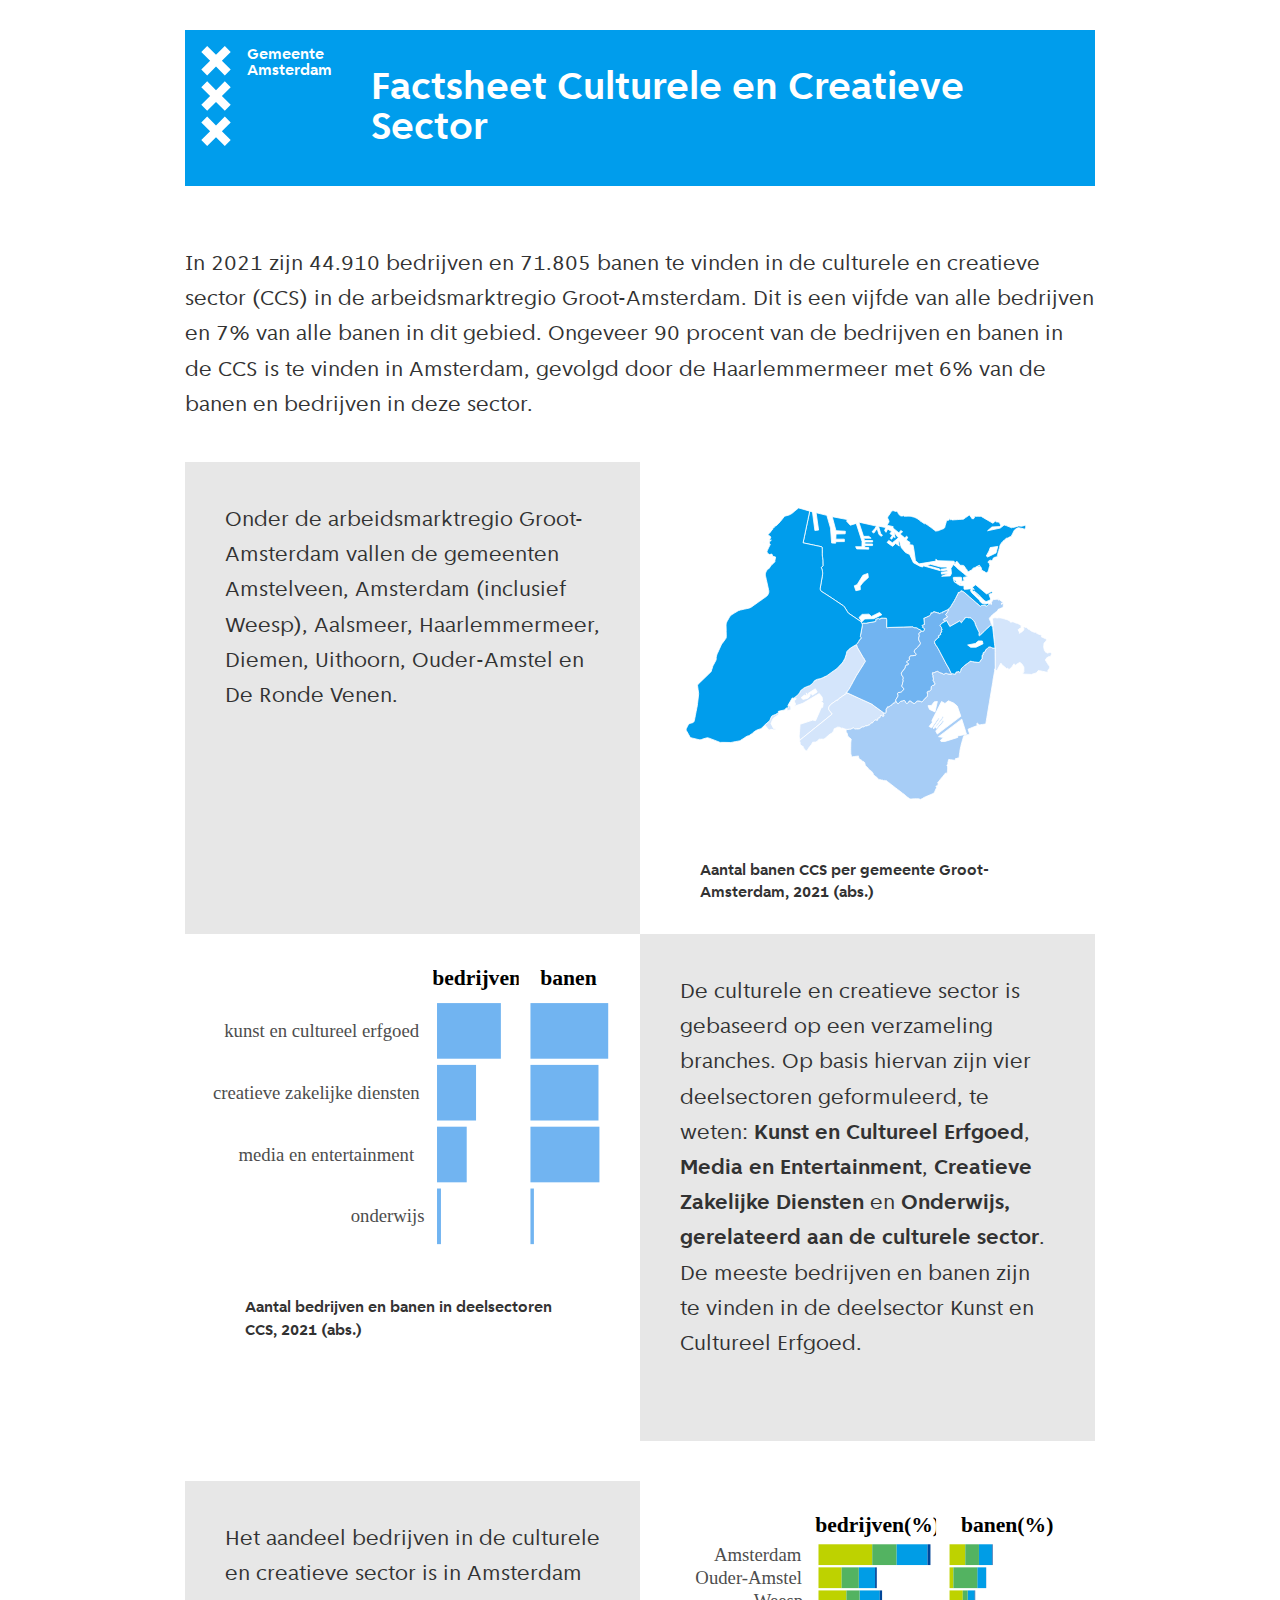
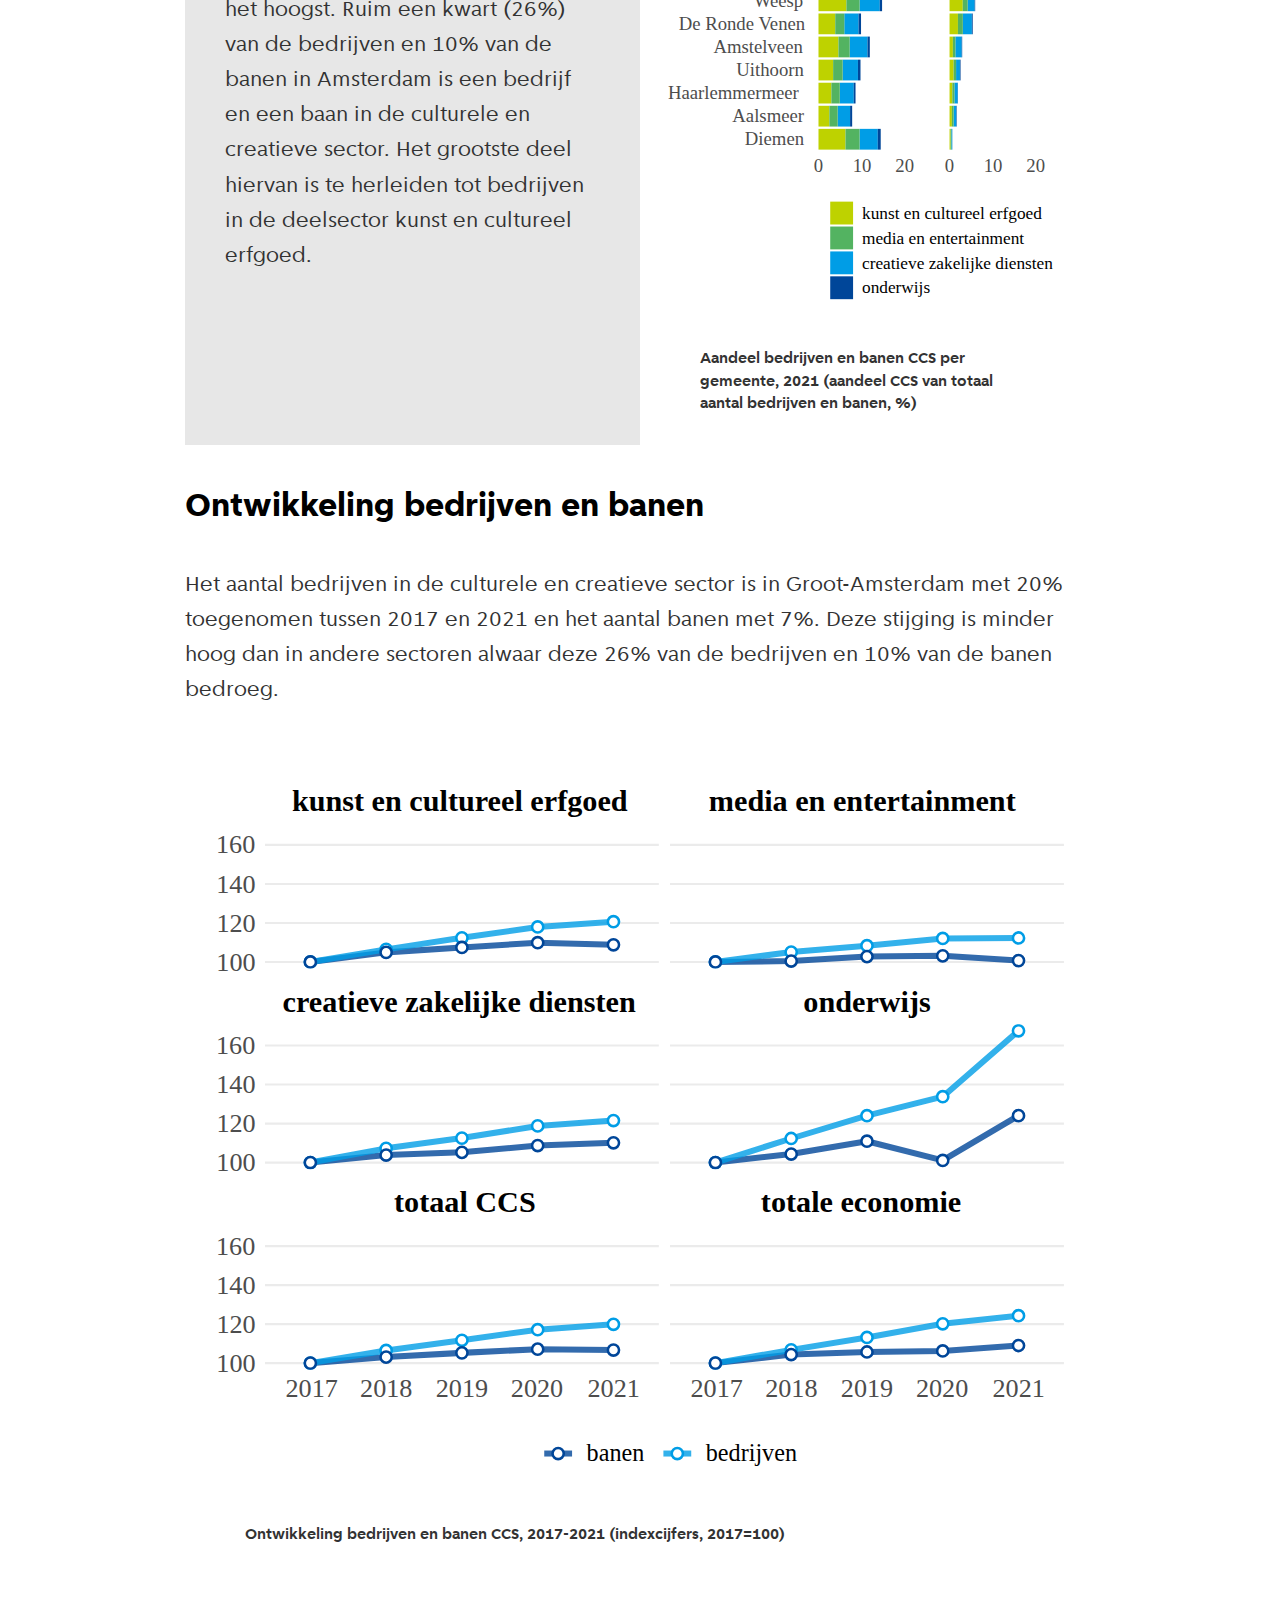
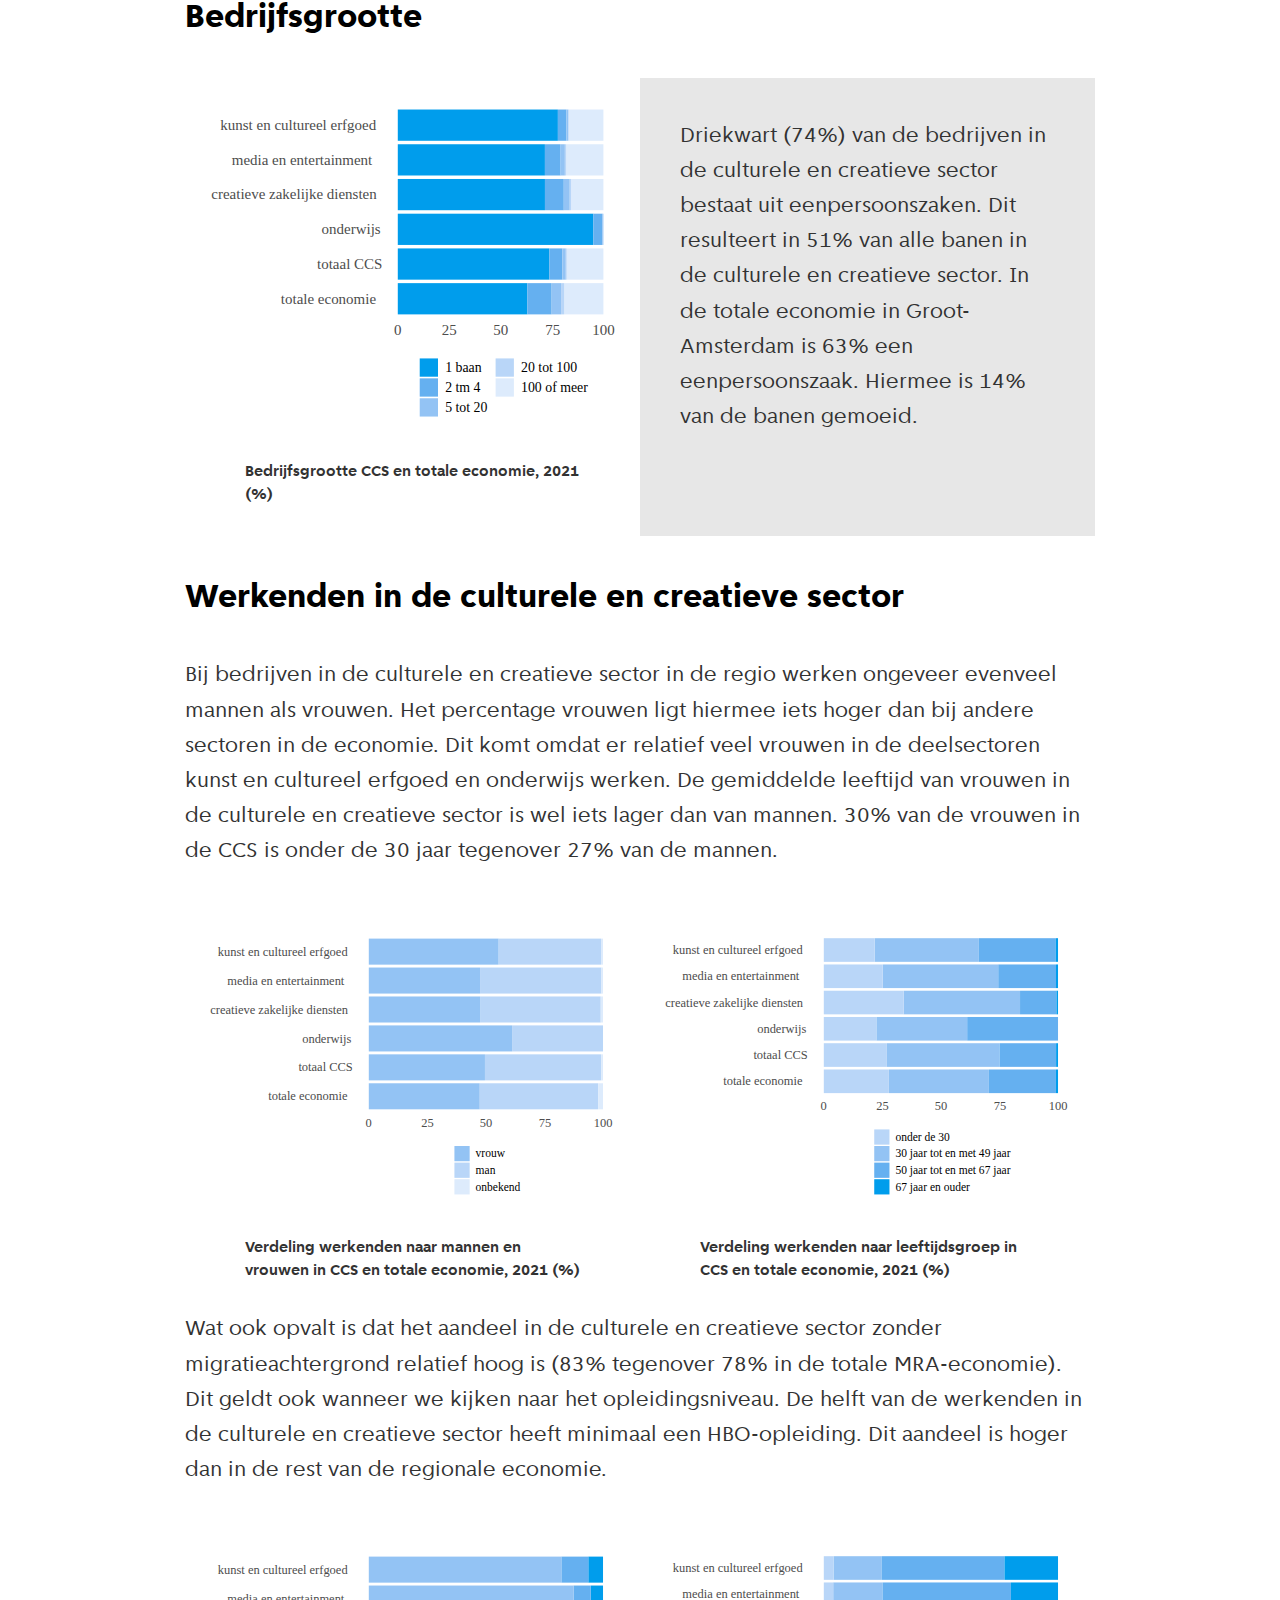
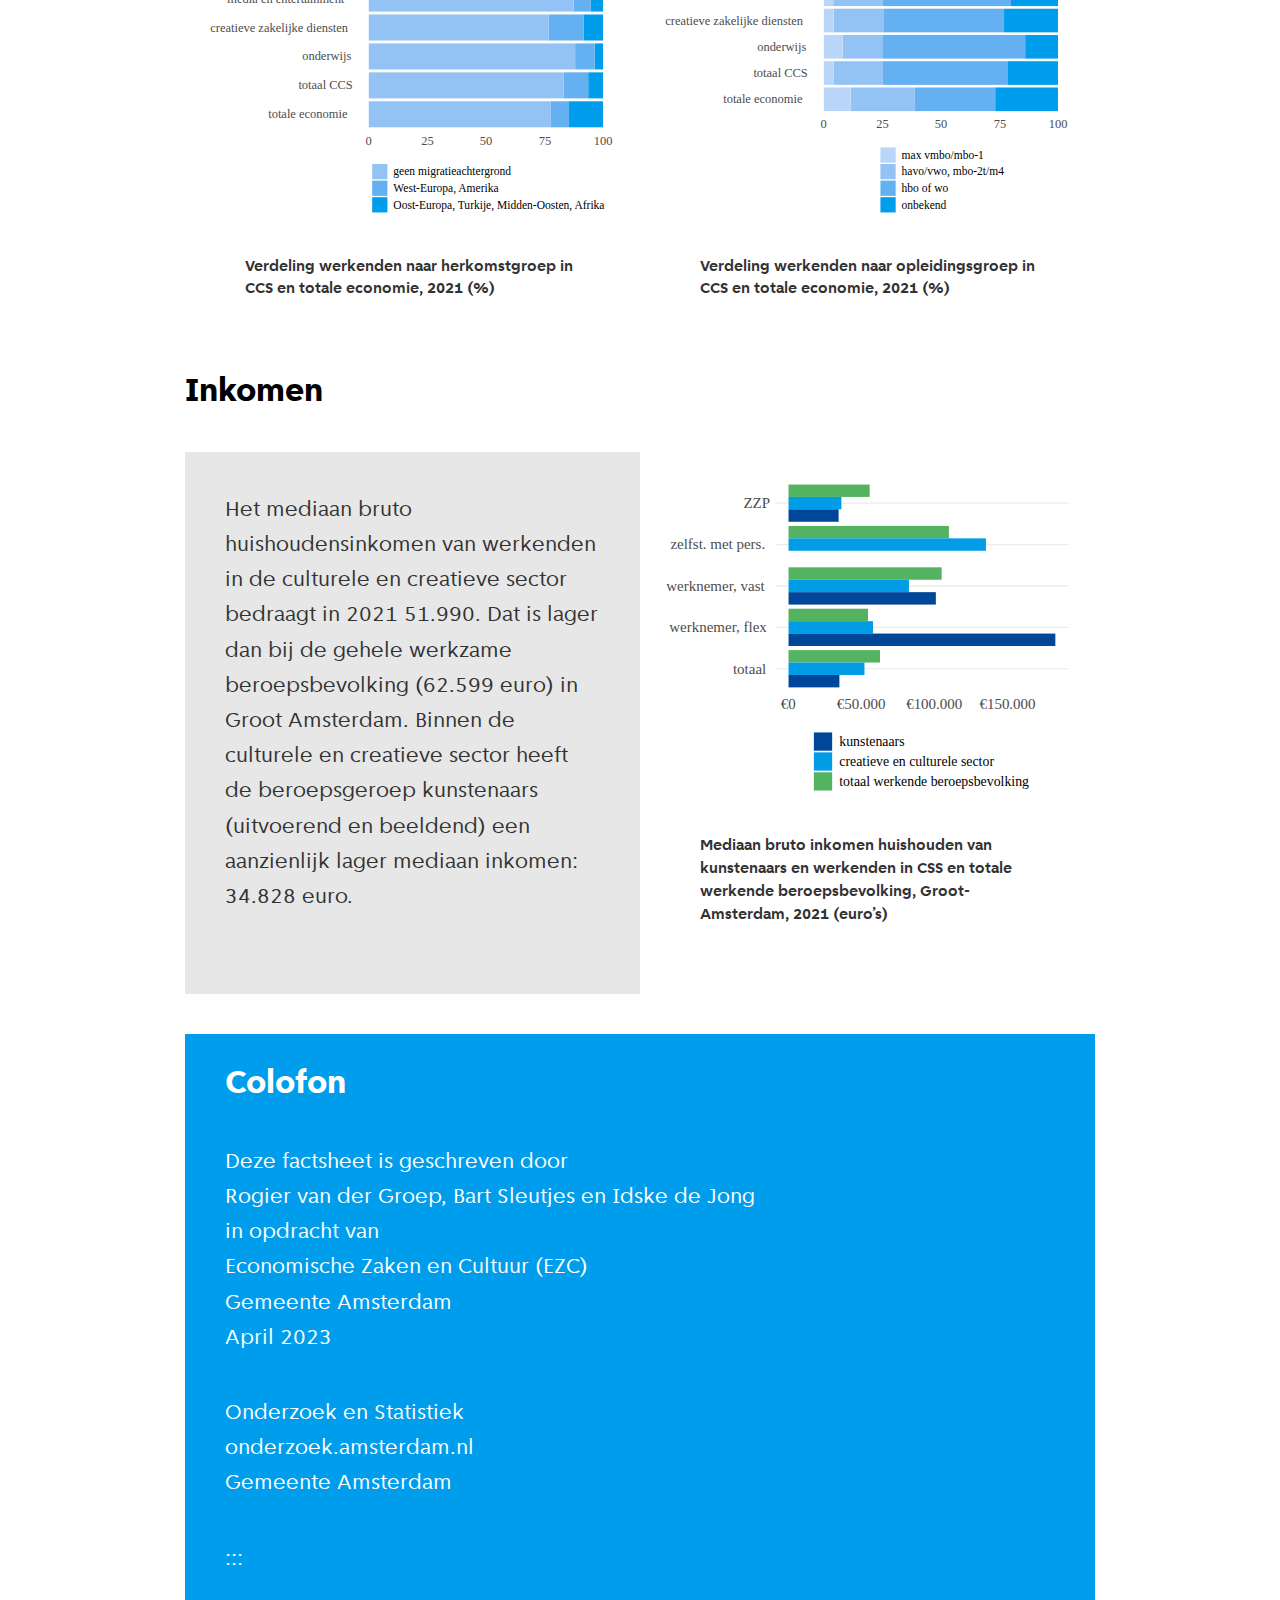
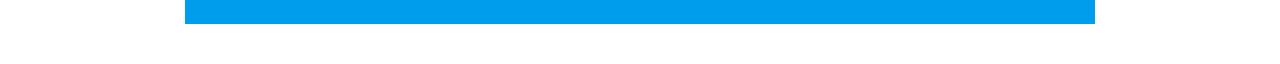
==== docs/index.html @ 977155ea "Add files via upload" ====
<!DOCTYPE html>

<html>

<head>

<meta charset="utf-8" />
<meta name="generator" content="pandoc" />
<meta http-equiv="X-UA-Compatible" content="IE=EDGE" />


<meta name="author" content />


<title>30-script-markdown-factsheet.knit</title>

<script>// Pandoc 2.9 adds attributes on both header and div. We remove the former (to
// be compatible with the behavior of Pandoc < 2.8).
document.addEventListener('DOMContentLoaded', function(e) {
  var hs = document.querySelectorAll("div.section[class*='level'] > :first-child");
  var i, h, a;
  for (i = 0; i < hs.length; i++) {
    h = hs[i];
    if (!/^h[1-6]$/i.test(h.tagName)) continue;  // it should be a header h1-h6
    a = h.attributes;
    while (a.length > 0) h.removeAttribute(a[0].name);
  }
});
</script>
<script>/*! jQuery v3.6.0 | (c) OpenJS Foundation and other contributors | jquery.org/license */
!function(e,t){"use strict";"object"==typeof module&&"object"==typeof module.exports?module.exports=e.document?t(e,!0):function(e){if(!e.document)throw new Error("jQuery requires a window with a document");return t(e)}:t(e)}("undefined"!=typeof window?window:this,function(C,e){"use strict";var t=[],r=Object.getPrototypeOf,s=t.slice,g=t.flat?function(e){return t.flat.call(e)}:function(e){return t.concat.apply([],e)},u=t.push,i=t.indexOf,n={},o=n.toString,v=n.hasOwnProperty,a=v.toString,l=a.call(Object),y={},m=function(e){return"function"==typeof e&&"number"!=typeof e.nodeType&&"function"!=typeof e.item},x=function(e){return null!=e&&e===e.window},E=C.document,c={type:!0,src:!0,nonce:!0,noModule:!0};function b(e,t,n){var r,i,o=(n=n||E).createElement("script");if(o.text=e,t)for(r in c)(i=t[r]||t.getAttribute&&t.getAttribute(r))&&o.setAttribute(r,i);n.head.appendChild(o).parentNode.removeChild(o)}function w(e){return null==e?e+"":"object"==typeof e||"function"==typeof e?n[o.call(e)]||"object":typeof e}var f="3.6.0",S=function(e,t){return new S.fn.init(e,t)};function p(e){var t=!!e&&"length"in e&&e.length,n=w(e);return!m(e)&&!x(e)&&("array"===n||0===t||"number"==typeof t&&0<t&&t-1 in e)}S.fn=S.prototype={jquery:f,constructor:S,length:0,toArray:function(){return s.call(this)},get:function(e){return null==e?s.call(this):e<0?this[e+this.length]:this[e]},pushStack:function(e){var t=S.merge(this.constructor(),e);return t.prevObject=this,t},each:function(e){return S.each(this,e)},map:function(n){return this.pushStack(S.map(this,function(e,t){return n.call(e,t,e)}))},slice:function(){return this.pushStack(s.apply(this,arguments))},first:function(){return this.eq(0)},last:function(){return this.eq(-1)},even:function(){return this.pushStack(S.grep(this,function(e,t){return(t+1)%2}))},odd:function(){return this.pushStack(S.grep(this,function(e,t){return t%2}))},eq:function(e){var t=this.length,n=+e+(e<0?t:0);return this.pushStack(0<=n&&n<t?[this[n]]:[])},end:function(){return this.prevObject||this.constructor()},push:u,sort:t.sort,splice:t.splice},S.extend=S.fn.extend=function(){var e,t,n,r,i,o,a=arguments[0]||{},s=1,u=arguments.length,l=!1;for("boolean"==typeof a&&(l=a,a=arguments[s]||{},s++),"object"==typeof a||m(a)||(a={}),s===u&&(a=this,s--);s<u;s++)if(null!=(e=arguments[s]))for(t in e)r=e[t],"__proto__"!==t&&a!==r&&(l&&r&&(S.isPlainObject(r)||(i=Array.isArray(r)))?(n=a[t],o=i&&!Array.isArray(n)?[]:i||S.isPlainObject(n)?n:{},i=!1,a[t]=S.extend(l,o,r)):void 0!==r&&(a[t]=r));return a},S.extend({expando:"jQuery"+(f+Math.random()).replace(/\D/g,""),isReady:!0,error:function(e){throw new Error(e)},noop:function(){},isPlainObject:function(e){var t,n;return!(!e||"[object Object]"!==o.call(e))&&(!(t=r(e))||"function"==typeof(n=v.call(t,"constructor")&&t.constructor)&&a.call(n)===l)},isEmptyObject:function(e){var t;for(t in e)return!1;return!0},globalEval:function(e,t,n){b(e,{nonce:t&&t.nonce},n)},each:function(e,t){var n,r=0;if(p(e)){for(n=e.length;r<n;r++)if(!1===t.call(e[r],r,e[r]))break}else for(r in e)if(!1===t.call(e[r],r,e[r]))break;return e},makeArray:function(e,t){var n=t||[];return null!=e&&(p(Object(e))?S.merge(n,"string"==typeof e?[e]:e):u.call(n,e)),n},inArray:function(e,t,n){return null==t?-1:i.call(t,e,n)},merge:function(e,t){for(var n=+t.length,r=0,i=e.length;r<n;r++)e[i++]=t[r];return e.length=i,e},grep:function(e,t,n){for(var r=[],i=0,o=e.length,a=!n;i<o;i++)!t(e[i],i)!==a&&r.push(e[i]);return r},map:function(e,t,n){var r,i,o=0,a=[];if(p(e))for(r=e.length;o<r;o++)null!=(i=t(e[o],o,n))&&a.push(i);else for(o in e)null!=(i=t(e[o],o,n))&&a.push(i);return g(a)},guid:1,support:y}),"function"==typeof Symbol&&(S.fn[Symbol.iterator]=t[Symbol.iterator]),S.each("Boolean Number String Function Array Date RegExp Object Error Symbol".split(" "),function(e,t){n["[object "+t+"]"]=t.toLowerCase()});var d=function(n){var e,d,b,o,i,h,f,g,w,u,l,T,C,a,E,v,s,c,y,S="sizzle"+1*new Date,p=n.document,k=0,r=0,m=ue(),x=ue(),A=ue(),N=ue(),j=function(e,t){return e===t&&(l=!0),0},D={}.hasOwnProperty,t=[],q=t.pop,L=t.push,H=t.push,O=t.slice,P=function(e,t){for(var n=0,r=e.length;n<r;n++)if(e[n]===t)return n;return-1},R="checked|selected|async|autofocus|autoplay|controls|defer|disabled|hidden|ismap|loop|multiple|open|readonly|required|scoped",M="[\\x20\\t\\r\\n\\f]",I="(?:\\\\[\\da-fA-F]{1,6}"+M+"?|\\\\[^\\r\\n\\f]|[\\w-]|[^\0-\\x7f])+",W="\\["+M+"*("+I+")(?:"+M+"*([*^$|!~]?=)"+M+"*(?:'((?:\\\\.|[^\\\\'])*)'|\"((?:\\\\.|[^\\\\\"])*)\"|("+I+"))|)"+M+"*\\]",F=":("+I+")(?:\\((('((?:\\\\.|[^\\\\'])*)'|\"((?:\\\\.|[^\\\\\"])*)\")|((?:\\\\.|[^\\\\()[\\]]|"+W+")*)|.*)\\)|)",B=new RegExp(M+"+","g"),$=new RegExp("^"+M+"+|((?:^|[^\\\\])(?:\\\\.)*)"+M+"+$","g"),_=new RegExp("^"+M+"*,"+M+"*"),z=new RegExp("^"+M+"*([>+~]|"+M+")"+M+"*"),U=new RegExp(M+"|>"),X=new RegExp(F),V=new RegExp("^"+I+"$"),G={ID:new RegExp("^#("+I+")"),CLASS:new RegExp("^\\.("+I+")"),TAG:new RegExp("^("+I+"|[*])"),ATTR:new RegExp("^"+W),PSEUDO:new RegExp("^"+F),CHILD:new RegExp("^:(only|first|last|nth|nth-last)-(child|of-type)(?:\\("+M+"*(even|odd|(([+-]|)(\\d*)n|)"+M+"*(?:([+-]|)"+M+"*(\\d+)|))"+M+"*\\)|)","i"),bool:new RegExp("^(?:"+R+")$","i"),needsContext:new RegExp("^"+M+"*[>+~]|:(even|odd|eq|gt|lt|nth|first|last)(?:\\("+M+"*((?:-\\d)?\\d*)"+M+"*\\)|)(?=[^-]|$)","i")},Y=/HTML$/i,Q=/^(?:input|select|textarea|button)$/i,J=/^h\d$/i,K=/^[^{]+\{\s*\[native \w/,Z=/^(?:#([\w-]+)|(\w+)|\.([\w-]+))$/,ee=/[+~]/,te=new RegExp("\\\\[\\da-fA-F]{1,6}"+M+"?|\\\\([^\\r\\n\\f])","g"),ne=function(e,t){var n="0x"+e.slice(1)-65536;return t||(n<0?String.fromCharCode(n+65536):String.fromCharCode(n>>10|55296,1023&n|56320))},re=/([\0-\x1f\x7f]|^-?\d)|^-$|[^\0-\x1f\x7f-\uFFFF\w-]/g,ie=function(e,t){return t?"\0"===e?"\ufffd":e.slice(0,-1)+"\\"+e.charCodeAt(e.length-1).toString(16)+" ":"\\"+e},oe=function(){T()},ae=be(function(e){return!0===e.disabled&&"fieldset"===e.nodeName.toLowerCase()},{dir:"parentNode",next:"legend"});try{H.apply(t=O.call(p.childNodes),p.childNodes),t[p.childNodes.length].nodeType}catch(e){H={apply:t.length?function(e,t){L.apply(e,O.call(t))}:function(e,t){var n=e.length,r=0;while(e[n++]=t[r++]);e.length=n-1}}}function se(t,e,n,r){var i,o,a,s,u,l,c,f=e&&e.ownerDocument,p=e?e.nodeType:9;if(n=n||[],"string"!=typeof t||!t||1!==p&&9!==p&&11!==p)return n;if(!r&&(T(e),e=e||C,E)){if(11!==p&&(u=Z.exec(t)))if(i=u[1]){if(9===p){if(!(a=e.getElementById(i)))return n;if(a.id===i)return n.push(a),n}else if(f&&(a=f.getElementById(i))&&y(e,a)&&a.id===i)return n.push(a),n}else{if(u[2])return H.apply(n,e.getElementsByTagName(t)),n;if((i=u[3])&&d.getElementsByClassName&&e.getElementsByClassName)return H.apply(n,e.getElementsByClassName(i)),n}if(d.qsa&&!N[t+" "]&&(!v||!v.test(t))&&(1!==p||"object"!==e.nodeName.toLowerCase())){if(c=t,f=e,1===p&&(U.test(t)||z.test(t))){(f=ee.test(t)&&ye(e.parentNode)||e)===e&&d.scope||((s=e.getAttribute("id"))?s=s.replace(re,ie):e.setAttribute("id",s=S)),o=(l=h(t)).length;while(o--)l[o]=(s?"#"+s:":scope")+" "+xe(l[o]);c=l.join(",")}try{return H.apply(n,f.querySelectorAll(c)),n}catch(e){N(t,!0)}finally{s===S&&e.removeAttribute("id")}}}return g(t.replace($,"$1"),e,n,r)}function ue(){var r=[];return function e(t,n){return r.push(t+" ")>b.cacheLength&&delete e[r.shift()],e[t+" "]=n}}function le(e){return e[S]=!0,e}function ce(e){var t=C.createElement("fieldset");try{return!!e(t)}catch(e){return!1}finally{t.parentNode&&t.parentNode.removeChild(t),t=null}}function fe(e,t){var n=e.split("|"),r=n.length;while(r--)b.attrHandle[n[r]]=t}function pe(e,t){var n=t&&e,r=n&&1===e.nodeType&&1===t.nodeType&&e.sourceIndex-t.sourceIndex;if(r)return r;if(n)while(n=n.nextSibling)if(n===t)return-1;return e?1:-1}function de(t){return function(e){return"input"===e.nodeName.toLowerCase()&&e.type===t}}function he(n){return function(e){var t=e.nodeName.toLowerCase();return("input"===t||"button"===t)&&e.type===n}}function ge(t){return function(e){return"form"in e?e.parentNode&&!1===e.disabled?"label"in e?"label"in e.parentNode?e.parentNode.disabled===t:e.disabled===t:e.isDisabled===t||e.isDisabled!==!t&&ae(e)===t:e.disabled===t:"label"in e&&e.disabled===t}}function ve(a){return le(function(o){return o=+o,le(function(e,t){var n,r=a([],e.length,o),i=r.length;while(i--)e[n=r[i]]&&(e[n]=!(t[n]=e[n]))})})}function ye(e){return e&&"undefined"!=typeof e.getElementsByTagName&&e}for(e in d=se.support={},i=se.isXML=function(e){var t=e&&e.namespaceURI,n=e&&(e.ownerDocument||e).documentElement;return!Y.test(t||n&&n.nodeName||"HTML")},T=se.setDocument=function(e){var t,n,r=e?e.ownerDocument||e:p;return r!=C&&9===r.nodeType&&r.documentElement&&(a=(C=r).documentElement,E=!i(C),p!=C&&(n=C.defaultView)&&n.top!==n&&(n.addEventListener?n.addEventListener("unload",oe,!1):n.attachEvent&&n.attachEvent("onunload",oe)),d.scope=ce(function(e){return a.appendChild(e).appendChild(C.createElement("div")),"undefined"!=typeof e.querySelectorAll&&!e.querySelectorAll(":scope fieldset div").length}),d.attributes=ce(function(e){return e.className="i",!e.getAttribute("className")}),d.getElementsByTagName=ce(function(e){return e.appendChild(C.createComment("")),!e.getElementsByTagName("*").length}),d.getElementsByClassName=K.test(C.getElementsByClassName),d.getById=ce(function(e){return a.appendChild(e).id=S,!C.getElementsByName||!C.getElementsByName(S).length}),d.getById?(b.filter.ID=function(e){var t=e.replace(te,ne);return function(e){return e.getAttribute("id")===t}},b.find.ID=function(e,t){if("undefined"!=typeof t.getElementById&&E){var n=t.getElementById(e);return n?[n]:[]}}):(b.filter.ID=function(e){var n=e.replace(te,ne);return function(e){var t="undefined"!=typeof e.getAttributeNode&&e.getAttributeNode("id");return t&&t.value===n}},b.find.ID=function(e,t){if("undefined"!=typeof t.getElementById&&E){var n,r,i,o=t.getElementById(e);if(o){if((n=o.getAttributeNode("id"))&&n.value===e)return[o];i=t.getElementsByName(e),r=0;while(o=i[r++])if((n=o.getAttributeNode("id"))&&n.value===e)return[o]}return[]}}),b.find.TAG=d.getElementsByTagName?function(e,t){return"undefined"!=typeof t.getElementsByTagName?t.getElementsByTagName(e):d.qsa?t.querySelectorAll(e):void 0}:function(e,t){var n,r=[],i=0,o=t.getElementsByTagName(e);if("*"===e){while(n=o[i++])1===n.nodeType&&r.push(n);return r}return o},b.find.CLASS=d.getElementsByClassName&&function(e,t){if("undefined"!=typeof t.getElementsByClassName&&E)return t.getElementsByClassName(e)},s=[],v=[],(d.qsa=K.test(C.querySelectorAll))&&(ce(function(e){var t;a.appendChild(e).innerHTML="<a id='"+S+"'></a><select id='"+S+"-\r\\' msallowcapture=''><option selected=''></option></select>",e.querySelectorAll("[msallowcapture^='']").length&&v.push("[*^$]="+M+"*(?:''|\"\")"),e.querySelectorAll("[selected]").length||v.push("\\["+M+"*(?:value|"+R+")"),e.querySelectorAll("[id~="+S+"-]").length||v.push("~="),(t=C.createElement("input")).setAttribute("name",""),e.appendChild(t),e.querySelectorAll("[name='']").length||v.push("\\["+M+"*name"+M+"*="+M+"*(?:''|\"\")"),e.querySelectorAll(":checked").length||v.push(":checked"),e.querySelectorAll("a#"+S+"+*").length||v.push(".#.+[+~]"),e.querySelectorAll("\\\f"),v.push("[\\r\\n\\f]")}),ce(function(e){e.innerHTML="<a href='' disabled='disabled'></a><select disabled='disabled'><option/></select>";var t=C.createElement("input");t.setAttribute("type","hidden"),e.appendChild(t).setAttribute("name","D"),e.querySelectorAll("[name=d]").length&&v.push("name"+M+"*[*^$|!~]?="),2!==e.querySelectorAll(":enabled").length&&v.push(":enabled",":disabled"),a.appendChild(e).disabled=!0,2!==e.querySelectorAll(":disabled").length&&v.push(":enabled",":disabled"),e.querySelectorAll("*,:x"),v.push(",.*:")})),(d.matchesSelector=K.test(c=a.matches||a.webkitMatchesSelector||a.mozMatchesSelector||a.oMatchesSelector||a.msMatchesSelector))&&ce(function(e){d.disconnectedMatch=c.call(e,"*"),c.call(e,"[s!='']:x"),s.push("!=",F)}),v=v.length&&new RegExp(v.join("|")),s=s.length&&new RegExp(s.join("|")),t=K.test(a.compareDocumentPosition),y=t||K.test(a.contains)?function(e,t){var n=9===e.nodeType?e.documentElement:e,r=t&&t.parentNode;return e===r||!(!r||1!==r.nodeType||!(n.contains?n.contains(r):e.compareDocumentPosition&&16&e.compareDocumentPosition(r)))}:function(e,t){if(t)while(t=t.parentNode)if(t===e)return!0;return!1},j=t?function(e,t){if(e===t)return l=!0,0;var n=!e.compareDocumentPosition-!t.compareDocumentPosition;return n||(1&(n=(e.ownerDocument||e)==(t.ownerDocument||t)?e.compareDocumentPosition(t):1)||!d.sortDetached&&t.compareDocumentPosition(e)===n?e==C||e.ownerDocument==p&&y(p,e)?-1:t==C||t.ownerDocument==p&&y(p,t)?1:u?P(u,e)-P(u,t):0:4&n?-1:1)}:function(e,t){if(e===t)return l=!0,0;var n,r=0,i=e.parentNode,o=t.parentNode,a=[e],s=[t];if(!i||!o)return e==C?-1:t==C?1:i?-1:o?1:u?P(u,e)-P(u,t):0;if(i===o)return pe(e,t);n=e;while(n=n.parentNode)a.unshift(n);n=t;while(n=n.parentNode)s.unshift(n);while(a[r]===s[r])r++;return r?pe(a[r],s[r]):a[r]==p?-1:s[r]==p?1:0}),C},se.matches=function(e,t){return se(e,null,null,t)},se.matchesSelector=function(e,t){if(T(e),d.matchesSelector&&E&&!N[t+" "]&&(!s||!s.test(t))&&(!v||!v.test(t)))try{var n=c.call(e,t);if(n||d.disconnectedMatch||e.document&&11!==e.document.nodeType)return n}catch(e){N(t,!0)}return 0<se(t,C,null,[e]).length},se.contains=function(e,t){return(e.ownerDocument||e)!=C&&T(e),y(e,t)},se.attr=function(e,t){(e.ownerDocument||e)!=C&&T(e);var n=b.attrHandle[t.toLowerCase()],r=n&&D.call(b.attrHandle,t.toLowerCase())?n(e,t,!E):void 0;return void 0!==r?r:d.attributes||!E?e.getAttribute(t):(r=e.getAttributeNode(t))&&r.specified?r.value:null},se.escape=function(e){return(e+"").replace(re,ie)},se.error=function(e){throw new Error("Syntax error, unrecognized expression: "+e)},se.uniqueSort=function(e){var t,n=[],r=0,i=0;if(l=!d.detectDuplicates,u=!d.sortStable&&e.slice(0),e.sort(j),l){while(t=e[i++])t===e[i]&&(r=n.push(i));while(r--)e.splice(n[r],1)}return u=null,e},o=se.getText=function(e){var t,n="",r=0,i=e.nodeType;if(i){if(1===i||9===i||11===i){if("string"==typeof e.textContent)return e.textContent;for(e=e.firstChild;e;e=e.nextSibling)n+=o(e)}else if(3===i||4===i)return e.nodeValue}else while(t=e[r++])n+=o(t);return n},(b=se.selectors={cacheLength:50,createPseudo:le,match:G,attrHandle:{},find:{},relative:{">":{dir:"parentNode",first:!0}," ":{dir:"parentNode"},"+":{dir:"previousSibling",first:!0},"~":{dir:"previousSibling"}},preFilter:{ATTR:function(e){return e[1]=e[1].replace(te,ne),e[3]=(e[3]||e[4]||e[5]||"").replace(te,ne),"~="===e[2]&&(e[3]=" "+e[3]+" "),e.slice(0,4)},CHILD:function(e){return e[1]=e[1].toLowerCase(),"nth"===e[1].slice(0,3)?(e[3]||se.error(e[0]),e[4]=+(e[4]?e[5]+(e[6]||1):2*("even"===e[3]||"odd"===e[3])),e[5]=+(e[7]+e[8]||"odd"===e[3])):e[3]&&se.error(e[0]),e},PSEUDO:function(e){var t,n=!e[6]&&e[2];return G.CHILD.test(e[0])?null:(e[3]?e[2]=e[4]||e[5]||"":n&&X.test(n)&&(t=h(n,!0))&&(t=n.indexOf(")",n.length-t)-n.length)&&(e[0]=e[0].slice(0,t),e[2]=n.slice(0,t)),e.slice(0,3))}},filter:{TAG:function(e){var t=e.replace(te,ne).toLowerCase();return"*"===e?function(){return!0}:function(e){return e.nodeName&&e.nodeName.toLowerCase()===t}},CLASS:function(e){var t=m[e+" "];return t||(t=new RegExp("(^|"+M+")"+e+"("+M+"|$)"))&&m(e,function(e){return t.test("string"==typeof e.className&&e.className||"undefined"!=typeof e.getAttribute&&e.getAttribute("class")||"")})},ATTR:function(n,r,i){return function(e){var t=se.attr(e,n);return null==t?"!="===r:!r||(t+="","="===r?t===i:"!="===r?t!==i:"^="===r?i&&0===t.indexOf(i):"*="===r?i&&-1<t.indexOf(i):"$="===r?i&&t.slice(-i.length)===i:"~="===r?-1<(" "+t.replace(B," ")+" ").indexOf(i):"|="===r&&(t===i||t.slice(0,i.length+1)===i+"-"))}},CHILD:function(h,e,t,g,v){var y="nth"!==h.slice(0,3),m="last"!==h.slice(-4),x="of-type"===e;return 1===g&&0===v?function(e){return!!e.parentNode}:function(e,t,n){var r,i,o,a,s,u,l=y!==m?"nextSibling":"previousSibling",c=e.parentNode,f=x&&e.nodeName.toLowerCase(),p=!n&&!x,d=!1;if(c){if(y){while(l){a=e;while(a=a[l])if(x?a.nodeName.toLowerCase()===f:1===a.nodeType)return!1;u=l="only"===h&&!u&&"nextSibling"}return!0}if(u=[m?c.firstChild:c.lastChild],m&&p){d=(s=(r=(i=(o=(a=c)[S]||(a[S]={}))[a.uniqueID]||(o[a.uniqueID]={}))[h]||[])[0]===k&&r[1])&&r[2],a=s&&c.childNodes[s];while(a=++s&&a&&a[l]||(d=s=0)||u.pop())if(1===a.nodeType&&++d&&a===e){i[h]=[k,s,d];break}}else if(p&&(d=s=(r=(i=(o=(a=e)[S]||(a[S]={}))[a.uniqueID]||(o[a.uniqueID]={}))[h]||[])[0]===k&&r[1]),!1===d)while(a=++s&&a&&a[l]||(d=s=0)||u.pop())if((x?a.nodeName.toLowerCase()===f:1===a.nodeType)&&++d&&(p&&((i=(o=a[S]||(a[S]={}))[a.uniqueID]||(o[a.uniqueID]={}))[h]=[k,d]),a===e))break;return(d-=v)===g||d%g==0&&0<=d/g}}},PSEUDO:function(e,o){var t,a=b.pseudos[e]||b.setFilters[e.toLowerCase()]||se.error("unsupported pseudo: "+e);return a[S]?a(o):1<a.length?(t=[e,e,"",o],b.setFilters.hasOwnProperty(e.toLowerCase())?le(function(e,t){var n,r=a(e,o),i=r.length;while(i--)e[n=P(e,r[i])]=!(t[n]=r[i])}):function(e){return a(e,0,t)}):a}},pseudos:{not:le(function(e){var r=[],i=[],s=f(e.replace($,"$1"));return s[S]?le(function(e,t,n,r){var i,o=s(e,null,r,[]),a=e.length;while(a--)(i=o[a])&&(e[a]=!(t[a]=i))}):function(e,t,n){return r[0]=e,s(r,null,n,i),r[0]=null,!i.pop()}}),has:le(function(t){return function(e){return 0<se(t,e).length}}),contains:le(function(t){return t=t.replace(te,ne),function(e){return-1<(e.textContent||o(e)).indexOf(t)}}),lang:le(function(n){return V.test(n||"")||se.error("unsupported lang: "+n),n=n.replace(te,ne).toLowerCase(),function(e){var t;do{if(t=E?e.lang:e.getAttribute("xml:lang")||e.getAttribute("lang"))return(t=t.toLowerCase())===n||0===t.indexOf(n+"-")}while((e=e.parentNode)&&1===e.nodeType);return!1}}),target:function(e){var t=n.location&&n.location.hash;return t&&t.slice(1)===e.id},root:function(e){return e===a},focus:function(e){return e===C.activeElement&&(!C.hasFocus||C.hasFocus())&&!!(e.type||e.href||~e.tabIndex)},enabled:ge(!1),disabled:ge(!0),checked:function(e){var t=e.nodeName.toLowerCase();return"input"===t&&!!e.checked||"option"===t&&!!e.selected},selected:function(e){return e.parentNode&&e.parentNode.selectedIndex,!0===e.selected},empty:function(e){for(e=e.firstChild;e;e=e.nextSibling)if(e.nodeType<6)return!1;return!0},parent:function(e){return!b.pseudos.empty(e)},header:function(e){return J.test(e.nodeName)},input:function(e){return Q.test(e.nodeName)},button:function(e){var t=e.nodeName.toLowerCase();return"input"===t&&"button"===e.type||"button"===t},text:function(e){var t;return"input"===e.nodeName.toLowerCase()&&"text"===e.type&&(null==(t=e.getAttribute("type"))||"text"===t.toLowerCase())},first:ve(function(){return[0]}),last:ve(function(e,t){return[t-1]}),eq:ve(function(e,t,n){return[n<0?n+t:n]}),even:ve(function(e,t){for(var n=0;n<t;n+=2)e.push(n);return e}),odd:ve(function(e,t){for(var n=1;n<t;n+=2)e.push(n);return e}),lt:ve(function(e,t,n){for(var r=n<0?n+t:t<n?t:n;0<=--r;)e.push(r);return e}),gt:ve(function(e,t,n){for(var r=n<0?n+t:n;++r<t;)e.push(r);return e})}}).pseudos.nth=b.pseudos.eq,{radio:!0,checkbox:!0,file:!0,password:!0,image:!0})b.pseudos[e]=de(e);for(e in{submit:!0,reset:!0})b.pseudos[e]=he(e);function me(){}function xe(e){for(var t=0,n=e.length,r="";t<n;t++)r+=e[t].value;return r}function be(s,e,t){var u=e.dir,l=e.next,c=l||u,f=t&&"parentNode"===c,p=r++;return e.first?function(e,t,n){while(e=e[u])if(1===e.nodeType||f)return s(e,t,n);return!1}:function(e,t,n){var r,i,o,a=[k,p];if(n){while(e=e[u])if((1===e.nodeType||f)&&s(e,t,n))return!0}else while(e=e[u])if(1===e.nodeType||f)if(i=(o=e[S]||(e[S]={}))[e.uniqueID]||(o[e.uniqueID]={}),l&&l===e.nodeName.toLowerCase())e=e[u]||e;else{if((r=i[c])&&r[0]===k&&r[1]===p)return a[2]=r[2];if((i[c]=a)[2]=s(e,t,n))return!0}return!1}}function we(i){return 1<i.length?function(e,t,n){var r=i.length;while(r--)if(!i[r](e,t,n))return!1;return!0}:i[0]}function Te(e,t,n,r,i){for(var o,a=[],s=0,u=e.length,l=null!=t;s<u;s++)(o=e[s])&&(n&&!n(o,r,i)||(a.push(o),l&&t.push(s)));return a}function Ce(d,h,g,v,y,e){return v&&!v[S]&&(v=Ce(v)),y&&!y[S]&&(y=Ce(y,e)),le(function(e,t,n,r){var i,o,a,s=[],u=[],l=t.length,c=e||function(e,t,n){for(var r=0,i=t.length;r<i;r++)se(e,t[r],n);return n}(h||"*",n.nodeType?[n]:n,[]),f=!d||!e&&h?c:Te(c,s,d,n,r),p=g?y||(e?d:l||v)?[]:t:f;if(g&&g(f,p,n,r),v){i=Te(p,u),v(i,[],n,r),o=i.length;while(o--)(a=i[o])&&(p[u[o]]=!(f[u[o]]=a))}if(e){if(y||d){if(y){i=[],o=p.length;while(o--)(a=p[o])&&i.push(f[o]=a);y(null,p=[],i,r)}o=p.length;while(o--)(a=p[o])&&-1<(i=y?P(e,a):s[o])&&(e[i]=!(t[i]=a))}}else p=Te(p===t?p.splice(l,p.length):p),y?y(null,t,p,r):H.apply(t,p)})}function Ee(e){for(var i,t,n,r=e.length,o=b.relative[e[0].type],a=o||b.relative[" "],s=o?1:0,u=be(function(e){return e===i},a,!0),l=be(function(e){return-1<P(i,e)},a,!0),c=[function(e,t,n){var r=!o&&(n||t!==w)||((i=t).nodeType?u(e,t,n):l(e,t,n));return i=null,r}];s<r;s++)if(t=b.relative[e[s].type])c=[be(we(c),t)];else{if((t=b.filter[e[s].type].apply(null,e[s].matches))[S]){for(n=++s;n<r;n++)if(b.relative[e[n].type])break;return Ce(1<s&&we(c),1<s&&xe(e.slice(0,s-1).concat({value:" "===e[s-2].type?"*":""})).replace($,"$1"),t,s<n&&Ee(e.slice(s,n)),n<r&&Ee(e=e.slice(n)),n<r&&xe(e))}c.push(t)}return we(c)}return me.prototype=b.filters=b.pseudos,b.setFilters=new me,h=se.tokenize=function(e,t){var n,r,i,o,a,s,u,l=x[e+" "];if(l)return t?0:l.slice(0);a=e,s=[],u=b.preFilter;while(a){for(o in n&&!(r=_.exec(a))||(r&&(a=a.slice(r[0].length)||a),s.push(i=[])),n=!1,(r=z.exec(a))&&(n=r.shift(),i.push({value:n,type:r[0].replace($," ")}),a=a.slice(n.length)),b.filter)!(r=G[o].exec(a))||u[o]&&!(r=u[o](r))||(n=r.shift(),i.push({value:n,type:o,matches:r}),a=a.slice(n.length));if(!n)break}return t?a.length:a?se.error(e):x(e,s).slice(0)},f=se.compile=function(e,t){var n,v,y,m,x,r,i=[],o=[],a=A[e+" "];if(!a){t||(t=h(e)),n=t.length;while(n--)(a=Ee(t[n]))[S]?i.push(a):o.push(a);(a=A(e,(v=o,m=0<(y=i).length,x=0<v.length,r=function(e,t,n,r,i){var o,a,s,u=0,l="0",c=e&&[],f=[],p=w,d=e||x&&b.find.TAG("*",i),h=k+=null==p?1:Math.random()||.1,g=d.length;for(i&&(w=t==C||t||i);l!==g&&null!=(o=d[l]);l++){if(x&&o){a=0,t||o.ownerDocument==C||(T(o),n=!E);while(s=v[a++])if(s(o,t||C,n)){r.push(o);break}i&&(k=h)}m&&((o=!s&&o)&&u--,e&&c.push(o))}if(u+=l,m&&l!==u){a=0;while(s=y[a++])s(c,f,t,n);if(e){if(0<u)while(l--)c[l]||f[l]||(f[l]=q.call(r));f=Te(f)}H.apply(r,f),i&&!e&&0<f.length&&1<u+y.length&&se.uniqueSort(r)}return i&&(k=h,w=p),c},m?le(r):r))).selector=e}return a},g=se.select=function(e,t,n,r){var i,o,a,s,u,l="function"==typeof e&&e,c=!r&&h(e=l.selector||e);if(n=n||[],1===c.length){if(2<(o=c[0]=c[0].slice(0)).length&&"ID"===(a=o[0]).type&&9===t.nodeType&&E&&b.relative[o[1].type]){if(!(t=(b.find.ID(a.matches[0].replace(te,ne),t)||[])[0]))return n;l&&(t=t.parentNode),e=e.slice(o.shift().value.length)}i=G.needsContext.test(e)?0:o.length;while(i--){if(a=o[i],b.relative[s=a.type])break;if((u=b.find[s])&&(r=u(a.matches[0].replace(te,ne),ee.test(o[0].type)&&ye(t.parentNode)||t))){if(o.splice(i,1),!(e=r.length&&xe(o)))return H.apply(n,r),n;break}}}return(l||f(e,c))(r,t,!E,n,!t||ee.test(e)&&ye(t.parentNode)||t),n},d.sortStable=S.split("").sort(j).join("")===S,d.detectDuplicates=!!l,T(),d.sortDetached=ce(function(e){return 1&e.compareDocumentPosition(C.createElement("fieldset"))}),ce(function(e){return e.innerHTML="<a href='#'></a>","#"===e.firstChild.getAttribute("href")})||fe("type|href|height|width",function(e,t,n){if(!n)return e.getAttribute(t,"type"===t.toLowerCase()?1:2)}),d.attributes&&ce(function(e){return e.innerHTML="<input/>",e.firstChild.setAttribute("value",""),""===e.firstChild.getAttribute("value")})||fe("value",function(e,t,n){if(!n&&"input"===e.nodeName.toLowerCase())return e.defaultValue}),ce(function(e){return null==e.getAttribute("disabled")})||fe(R,function(e,t,n){var r;if(!n)return!0===e[t]?t.toLowerCase():(r=e.getAttributeNode(t))&&r.specified?r.value:null}),se}(C);S.find=d,S.expr=d.selectors,S.expr[":"]=S.expr.pseudos,S.uniqueSort=S.unique=d.uniqueSort,S.text=d.getText,S.isXMLDoc=d.isXML,S.contains=d.contains,S.escapeSelector=d.escape;var h=function(e,t,n){var r=[],i=void 0!==n;while((e=e[t])&&9!==e.nodeType)if(1===e.nodeType){if(i&&S(e).is(n))break;r.push(e)}return r},T=function(e,t){for(var n=[];e;e=e.nextSibling)1===e.nodeType&&e!==t&&n.push(e);return n},k=S.expr.match.needsContext;function A(e,t){return e.nodeName&&e.nodeName.toLowerCase()===t.toLowerCase()}var N=/^<([a-z][^\/\0>:\x20\t\r\n\f]*)[\x20\t\r\n\f]*\/?>(?:<\/\1>|)$/i;function j(e,n,r){return m(n)?S.grep(e,function(e,t){return!!n.call(e,t,e)!==r}):n.nodeType?S.grep(e,function(e){return e===n!==r}):"string"!=typeof n?S.grep(e,function(e){return-1<i.call(n,e)!==r}):S.filter(n,e,r)}S.filter=function(e,t,n){var r=t[0];return n&&(e=":not("+e+")"),1===t.length&&1===r.nodeType?S.find.matchesSelector(r,e)?[r]:[]:S.find.matches(e,S.grep(t,function(e){return 1===e.nodeType}))},S.fn.extend({find:function(e){var t,n,r=this.length,i=this;if("string"!=typeof e)return this.pushStack(S(e).filter(function(){for(t=0;t<r;t++)if(S.contains(i[t],this))return!0}));for(n=this.pushStack([]),t=0;t<r;t++)S.find(e,i[t],n);return 1<r?S.uniqueSort(n):n},filter:function(e){return this.pushStack(j(this,e||[],!1))},not:function(e){return this.pushStack(j(this,e||[],!0))},is:function(e){return!!j(this,"string"==typeof e&&k.test(e)?S(e):e||[],!1).length}});var D,q=/^(?:\s*(<[\w\W]+>)[^>]*|#([\w-]+))$/;(S.fn.init=function(e,t,n){var r,i;if(!e)return this;if(n=n||D,"string"==typeof e){if(!(r="<"===e[0]&&">"===e[e.length-1]&&3<=e.length?[null,e,null]:q.exec(e))||!r[1]&&t)return!t||t.jquery?(t||n).find(e):this.constructor(t).find(e);if(r[1]){if(t=t instanceof S?t[0]:t,S.merge(this,S.parseHTML(r[1],t&&t.nodeType?t.ownerDocument||t:E,!0)),N.test(r[1])&&S.isPlainObject(t))for(r in t)m(this[r])?this[r](t[r]):this.attr(r,t[r]);return this}return(i=E.getElementById(r[2]))&&(this[0]=i,this.length=1),this}return e.nodeType?(this[0]=e,this.length=1,this):m(e)?void 0!==n.ready?n.ready(e):e(S):S.makeArray(e,this)}).prototype=S.fn,D=S(E);var L=/^(?:parents|prev(?:Until|All))/,H={children:!0,contents:!0,next:!0,prev:!0};function O(e,t){while((e=e[t])&&1!==e.nodeType);return e}S.fn.extend({has:function(e){var t=S(e,this),n=t.length;return this.filter(function(){for(var e=0;e<n;e++)if(S.contains(this,t[e]))return!0})},closest:function(e,t){var n,r=0,i=this.length,o=[],a="string"!=typeof e&&S(e);if(!k.test(e))for(;r<i;r++)for(n=this[r];n&&n!==t;n=n.parentNode)if(n.nodeType<11&&(a?-1<a.index(n):1===n.nodeType&&S.find.matchesSelector(n,e))){o.push(n);break}return this.pushStack(1<o.length?S.uniqueSort(o):o)},index:function(e){return e?"string"==typeof e?i.call(S(e),this[0]):i.call(this,e.jquery?e[0]:e):this[0]&&this[0].parentNode?this.first().prevAll().length:-1},add:function(e,t){return this.pushStack(S.uniqueSort(S.merge(this.get(),S(e,t))))},addBack:function(e){return this.add(null==e?this.prevObject:this.prevObject.filter(e))}}),S.each({parent:function(e){var t=e.parentNode;return t&&11!==t.nodeType?t:null},parents:function(e){return h(e,"parentNode")},parentsUntil:function(e,t,n){return h(e,"parentNode",n)},next:function(e){return O(e,"nextSibling")},prev:function(e){return O(e,"previousSibling")},nextAll:function(e){return h(e,"nextSibling")},prevAll:function(e){return h(e,"previousSibling")},nextUntil:function(e,t,n){return h(e,"nextSibling",n)},prevUntil:function(e,t,n){return h(e,"previousSibling",n)},siblings:function(e){return T((e.parentNode||{}).firstChild,e)},children:function(e){return T(e.firstChild)},contents:function(e){return null!=e.contentDocument&&r(e.contentDocument)?e.contentDocument:(A(e,"template")&&(e=e.content||e),S.merge([],e.childNodes))}},function(r,i){S.fn[r]=function(e,t){var n=S.map(this,i,e);return"Until"!==r.slice(-5)&&(t=e),t&&"string"==typeof t&&(n=S.filter(t,n)),1<this.length&&(H[r]||S.uniqueSort(n),L.test(r)&&n.reverse()),this.pushStack(n)}});var P=/[^\x20\t\r\n\f]+/g;function R(e){return e}function M(e){throw e}function I(e,t,n,r){var i;try{e&&m(i=e.promise)?i.call(e).done(t).fail(n):e&&m(i=e.then)?i.call(e,t,n):t.apply(void 0,[e].slice(r))}catch(e){n.apply(void 0,[e])}}S.Callbacks=function(r){var e,n;r="string"==typeof r?(e=r,n={},S.each(e.match(P)||[],function(e,t){n[t]=!0}),n):S.extend({},r);var i,t,o,a,s=[],u=[],l=-1,c=function(){for(a=a||r.once,o=i=!0;u.length;l=-1){t=u.shift();while(++l<s.length)!1===s[l].apply(t[0],t[1])&&r.stopOnFalse&&(l=s.length,t=!1)}r.memory||(t=!1),i=!1,a&&(s=t?[]:"")},f={add:function(){return s&&(t&&!i&&(l=s.length-1,u.push(t)),function n(e){S.each(e,function(e,t){m(t)?r.unique&&f.has(t)||s.push(t):t&&t.length&&"string"!==w(t)&&n(t)})}(arguments),t&&!i&&c()),this},remove:function(){return S.each(arguments,function(e,t){var n;while(-1<(n=S.inArray(t,s,n)))s.splice(n,1),n<=l&&l--}),this},has:function(e){return e?-1<S.inArray(e,s):0<s.length},empty:function(){return s&&(s=[]),this},disable:function(){return a=u=[],s=t="",this},disabled:function(){return!s},lock:function(){return a=u=[],t||i||(s=t=""),this},locked:function(){return!!a},fireWith:function(e,t){return a||(t=[e,(t=t||[]).slice?t.slice():t],u.push(t),i||c()),this},fire:function(){return f.fireWith(this,arguments),this},fired:function(){return!!o}};return f},S.extend({Deferred:function(e){var o=[["notify","progress",S.Callbacks("memory"),S.Callbacks("memory"),2],["resolve","done",S.Callbacks("once memory"),S.Callbacks("once memory"),0,"resolved"],["reject","fail",S.Callbacks("once memory"),S.Callbacks("once memory"),1,"rejected"]],i="pending",a={state:function(){return i},always:function(){return s.done(arguments).fail(arguments),this},"catch":function(e){return a.then(null,e)},pipe:function(){var i=arguments;return S.Deferred(function(r){S.each(o,function(e,t){var n=m(i[t[4]])&&i[t[4]];s[t[1]](function(){var e=n&&n.apply(this,arguments);e&&m(e.promise)?e.promise().progress(r.notify).done(r.resolve).fail(r.reject):r[t[0]+"With"](this,n?[e]:arguments)})}),i=null}).promise()},then:function(t,n,r){var u=0;function l(i,o,a,s){return function(){var n=this,r=arguments,e=function(){var e,t;if(!(i<u)){if((e=a.apply(n,r))===o.promise())throw new TypeError("Thenable self-resolution");t=e&&("object"==typeof e||"function"==typeof e)&&e.then,m(t)?s?t.call(e,l(u,o,R,s),l(u,o,M,s)):(u++,t.call(e,l(u,o,R,s),l(u,o,M,s),l(u,o,R,o.notifyWith))):(a!==R&&(n=void 0,r=[e]),(s||o.resolveWith)(n,r))}},t=s?e:function(){try{e()}catch(e){S.Deferred.exceptionHook&&S.Deferred.exceptionHook(e,t.stackTrace),u<=i+1&&(a!==M&&(n=void 0,r=[e]),o.rejectWith(n,r))}};i?t():(S.Deferred.getStackHook&&(t.stackTrace=S.Deferred.getStackHook()),C.setTimeout(t))}}return S.Deferred(function(e){o[0][3].add(l(0,e,m(r)?r:R,e.notifyWith)),o[1][3].add(l(0,e,m(t)?t:R)),o[2][3].add(l(0,e,m(n)?n:M))}).promise()},promise:function(e){return null!=e?S.extend(e,a):a}},s={};return S.each(o,function(e,t){var n=t[2],r=t[5];a[t[1]]=n.add,r&&n.add(function(){i=r},o[3-e][2].disable,o[3-e][3].disable,o[0][2].lock,o[0][3].lock),n.add(t[3].fire),s[t[0]]=function(){return s[t[0]+"With"](this===s?void 0:this,arguments),this},s[t[0]+"With"]=n.fireWith}),a.promise(s),e&&e.call(s,s),s},when:function(e){var n=arguments.length,t=n,r=Array(t),i=s.call(arguments),o=S.Deferred(),a=function(t){return function(e){r[t]=this,i[t]=1<arguments.length?s.call(arguments):e,--n||o.resolveWith(r,i)}};if(n<=1&&(I(e,o.done(a(t)).resolve,o.reject,!n),"pending"===o.state()||m(i[t]&&i[t].then)))return o.then();while(t--)I(i[t],a(t),o.reject);return o.promise()}});var W=/^(Eval|Internal|Range|Reference|Syntax|Type|URI)Error$/;S.Deferred.exceptionHook=function(e,t){C.console&&C.console.warn&&e&&W.test(e.name)&&C.console.warn("jQuery.Deferred exception: "+e.message,e.stack,t)},S.readyException=function(e){C.setTimeout(function(){throw e})};var F=S.Deferred();function B(){E.removeEventListener("DOMContentLoaded",B),C.removeEventListener("load",B),S.ready()}S.fn.ready=function(e){return F.then(e)["catch"](function(e){S.readyException(e)}),this},S.extend({isReady:!1,readyWait:1,ready:function(e){(!0===e?--S.readyWait:S.isReady)||(S.isReady=!0)!==e&&0<--S.readyWait||F.resolveWith(E,[S])}}),S.ready.then=F.then,"complete"===E.readyState||"loading"!==E.readyState&&!E.documentElement.doScroll?C.setTimeout(S.ready):(E.addEventListener("DOMContentLoaded",B),C.addEventListener("load",B));var $=function(e,t,n,r,i,o,a){var s=0,u=e.length,l=null==n;if("object"===w(n))for(s in i=!0,n)$(e,t,s,n[s],!0,o,a);else if(void 0!==r&&(i=!0,m(r)||(a=!0),l&&(a?(t.call(e,r),t=null):(l=t,t=function(e,t,n){return l.call(S(e),n)})),t))for(;s<u;s++)t(e[s],n,a?r:r.call(e[s],s,t(e[s],n)));return i?e:l?t.call(e):u?t(e[0],n):o},_=/^-ms-/,z=/-([a-z])/g;function U(e,t){return t.toUpperCase()}function X(e){return e.replace(_,"ms-").replace(z,U)}var V=function(e){return 1===e.nodeType||9===e.nodeType||!+e.nodeType};function G(){this.expando=S.expando+G.uid++}G.uid=1,G.prototype={cache:function(e){var t=e[this.expando];return t||(t={},V(e)&&(e.nodeType?e[this.expando]=t:Object.defineProperty(e,this.expando,{value:t,configurable:!0}))),t},set:function(e,t,n){var r,i=this.cache(e);if("string"==typeof t)i[X(t)]=n;else for(r in t)i[X(r)]=t[r];return i},get:function(e,t){return void 0===t?this.cache(e):e[this.expando]&&e[this.expando][X(t)]},access:function(e,t,n){return void 0===t||t&&"string"==typeof t&&void 0===n?this.get(e,t):(this.set(e,t,n),void 0!==n?n:t)},remove:function(e,t){var n,r=e[this.expando];if(void 0!==r){if(void 0!==t){n=(t=Array.isArray(t)?t.map(X):(t=X(t))in r?[t]:t.match(P)||[]).length;while(n--)delete r[t[n]]}(void 0===t||S.isEmptyObject(r))&&(e.nodeType?e[this.expando]=void 0:delete e[this.expando])}},hasData:function(e){var t=e[this.expando];return void 0!==t&&!S.isEmptyObject(t)}};var Y=new G,Q=new G,J=/^(?:\{[\w\W]*\}|\[[\w\W]*\])$/,K=/[A-Z]/g;function Z(e,t,n){var r,i;if(void 0===n&&1===e.nodeType)if(r="data-"+t.replace(K,"-$&").toLowerCase(),"string"==typeof(n=e.getAttribute(r))){try{n="true"===(i=n)||"false"!==i&&("null"===i?null:i===+i+""?+i:J.test(i)?JSON.parse(i):i)}catch(e){}Q.set(e,t,n)}else n=void 0;return n}S.extend({hasData:function(e){return Q.hasData(e)||Y.hasData(e)},data:function(e,t,n){return Q.access(e,t,n)},removeData:function(e,t){Q.remove(e,t)},_data:function(e,t,n){return Y.access(e,t,n)},_removeData:function(e,t){Y.remove(e,t)}}),S.fn.extend({data:function(n,e){var t,r,i,o=this[0],a=o&&o.attributes;if(void 0===n){if(this.length&&(i=Q.get(o),1===o.nodeType&&!Y.get(o,"hasDataAttrs"))){t=a.length;while(t--)a[t]&&0===(r=a[t].name).indexOf("data-")&&(r=X(r.slice(5)),Z(o,r,i[r]));Y.set(o,"hasDataAttrs",!0)}return i}return"object"==typeof n?this.each(function(){Q.set(this,n)}):$(this,function(e){var t;if(o&&void 0===e)return void 0!==(t=Q.get(o,n))?t:void 0!==(t=Z(o,n))?t:void 0;this.each(function(){Q.set(this,n,e)})},null,e,1<arguments.length,null,!0)},removeData:function(e){return this.each(function(){Q.remove(this,e)})}}),S.extend({queue:function(e,t,n){var r;if(e)return t=(t||"fx")+"queue",r=Y.get(e,t),n&&(!r||Array.isArray(n)?r=Y.access(e,t,S.makeArray(n)):r.push(n)),r||[]},dequeue:function(e,t){t=t||"fx";var n=S.queue(e,t),r=n.length,i=n.shift(),o=S._queueHooks(e,t);"inprogress"===i&&(i=n.shift(),r--),i&&("fx"===t&&n.unshift("inprogress"),delete o.stop,i.call(e,function(){S.dequeue(e,t)},o)),!r&&o&&o.empty.fire()},_queueHooks:function(e,t){var n=t+"queueHooks";return Y.get(e,n)||Y.access(e,n,{empty:S.Callbacks("once memory").add(function(){Y.remove(e,[t+"queue",n])})})}}),S.fn.extend({queue:function(t,n){var e=2;return"string"!=typeof t&&(n=t,t="fx",e--),arguments.length<e?S.queue(this[0],t):void 0===n?this:this.each(function(){var e=S.queue(this,t,n);S._queueHooks(this,t),"fx"===t&&"inprogress"!==e[0]&&S.dequeue(this,t)})},dequeue:function(e){return this.each(function(){S.dequeue(this,e)})},clearQueue:function(e){return this.queue(e||"fx",[])},promise:function(e,t){var n,r=1,i=S.Deferred(),o=this,a=this.length,s=function(){--r||i.resolveWith(o,[o])};"string"!=typeof e&&(t=e,e=void 0),e=e||"fx";while(a--)(n=Y.get(o[a],e+"queueHooks"))&&n.empty&&(r++,n.empty.add(s));return s(),i.promise(t)}});var ee=/[+-]?(?:\d*\.|)\d+(?:[eE][+-]?\d+|)/.source,te=new RegExp("^(?:([+-])=|)("+ee+")([a-z%]*)$","i"),ne=["Top","Right","Bottom","Left"],re=E.documentElement,ie=function(e){return S.contains(e.ownerDocument,e)},oe={composed:!0};re.getRootNode&&(ie=function(e){return S.contains(e.ownerDocument,e)||e.getRootNode(oe)===e.ownerDocument});var ae=function(e,t){return"none"===(e=t||e).style.display||""===e.style.display&&ie(e)&&"none"===S.css(e,"display")};function se(e,t,n,r){var i,o,a=20,s=r?function(){return r.cur()}:function(){return S.css(e,t,"")},u=s(),l=n&&n[3]||(S.cssNumber[t]?"":"px"),c=e.nodeType&&(S.cssNumber[t]||"px"!==l&&+u)&&te.exec(S.css(e,t));if(c&&c[3]!==l){u/=2,l=l||c[3],c=+u||1;while(a--)S.style(e,t,c+l),(1-o)*(1-(o=s()/u||.5))<=0&&(a=0),c/=o;c*=2,S.style(e,t,c+l),n=n||[]}return n&&(c=+c||+u||0,i=n[1]?c+(n[1]+1)*n[2]:+n[2],r&&(r.unit=l,r.start=c,r.end=i)),i}var ue={};function le(e,t){for(var n,r,i,o,a,s,u,l=[],c=0,f=e.length;c<f;c++)(r=e[c]).style&&(n=r.style.display,t?("none"===n&&(l[c]=Y.get(r,"display")||null,l[c]||(r.style.display="")),""===r.style.display&&ae(r)&&(l[c]=(u=a=o=void 0,a=(i=r).ownerDocument,s=i.nodeName,(u=ue[s])||(o=a.body.appendChild(a.createElement(s)),u=S.css(o,"display"),o.parentNode.removeChild(o),"none"===u&&(u="block"),ue[s]=u)))):"none"!==n&&(l[c]="none",Y.set(r,"display",n)));for(c=0;c<f;c++)null!=l[c]&&(e[c].style.display=l[c]);return e}S.fn.extend({show:function(){return le(this,!0)},hide:function(){return le(this)},toggle:function(e){return"boolean"==typeof e?e?this.show():this.hide():this.each(function(){ae(this)?S(this).show():S(this).hide()})}});var ce,fe,pe=/^(?:checkbox|radio)$/i,de=/<([a-z][^\/\0>\x20\t\r\n\f]*)/i,he=/^$|^module$|\/(?:java|ecma)script/i;ce=E.createDocumentFragment().appendChild(E.createElement("div")),(fe=E.createElement("input")).setAttribute("type","radio"),fe.setAttribute("checked","checked"),fe.setAttribute("name","t"),ce.appendChild(fe),y.checkClone=ce.cloneNode(!0).cloneNode(!0).lastChild.checked,ce.innerHTML="<textarea>x</textarea>",y.noCloneChecked=!!ce.cloneNode(!0).lastChild.defaultValue,ce.innerHTML="<option></option>",y.option=!!ce.lastChild;var ge={thead:[1,"<table>","</table>"],col:[2,"<table><colgroup>","</colgroup></table>"],tr:[2,"<table><tbody>","</tbody></table>"],td:[3,"<table><tbody><tr>","</tr></tbody></table>"],_default:[0,"",""]};function ve(e,t){var n;return n="undefined"!=typeof e.getElementsByTagName?e.getElementsByTagName(t||"*"):"undefined"!=typeof e.querySelectorAll?e.querySelectorAll(t||"*"):[],void 0===t||t&&A(e,t)?S.merge([e],n):n}function ye(e,t){for(var n=0,r=e.length;n<r;n++)Y.set(e[n],"globalEval",!t||Y.get(t[n],"globalEval"))}ge.tbody=ge.tfoot=ge.colgroup=ge.caption=ge.thead,ge.th=ge.td,y.option||(ge.optgroup=ge.option=[1,"<select multiple='multiple'>","</select>"]);var me=/<|&#?\w+;/;function xe(e,t,n,r,i){for(var o,a,s,u,l,c,f=t.createDocumentFragment(),p=[],d=0,h=e.length;d<h;d++)if((o=e[d])||0===o)if("object"===w(o))S.merge(p,o.nodeType?[o]:o);else if(me.test(o)){a=a||f.appendChild(t.createElement("div")),s=(de.exec(o)||["",""])[1].toLowerCase(),u=ge[s]||ge._default,a.innerHTML=u[1]+S.htmlPrefilter(o)+u[2],c=u[0];while(c--)a=a.lastChild;S.merge(p,a.childNodes),(a=f.firstChild).textContent=""}else p.push(t.createTextNode(o));f.textContent="",d=0;while(o=p[d++])if(r&&-1<S.inArray(o,r))i&&i.push(o);else if(l=ie(o),a=ve(f.appendChild(o),"script"),l&&ye(a),n){c=0;while(o=a[c++])he.test(o.type||"")&&n.push(o)}return f}var be=/^([^.]*)(?:\.(.+)|)/;function we(){return!0}function Te(){return!1}function Ce(e,t){return e===function(){try{return E.activeElement}catch(e){}}()==("focus"===t)}function Ee(e,t,n,r,i,o){var a,s;if("object"==typeof t){for(s in"string"!=typeof n&&(r=r||n,n=void 0),t)Ee(e,s,n,r,t[s],o);return e}if(null==r&&null==i?(i=n,r=n=void 0):null==i&&("string"==typeof n?(i=r,r=void 0):(i=r,r=n,n=void 0)),!1===i)i=Te;else if(!i)return e;return 1===o&&(a=i,(i=function(e){return S().off(e),a.apply(this,arguments)}).guid=a.guid||(a.guid=S.guid++)),e.each(function(){S.event.add(this,t,i,r,n)})}function Se(e,i,o){o?(Y.set(e,i,!1),S.event.add(e,i,{namespace:!1,handler:function(e){var t,n,r=Y.get(this,i);if(1&e.isTrigger&&this[i]){if(r.length)(S.event.special[i]||{}).delegateType&&e.stopPropagation();else if(r=s.call(arguments),Y.set(this,i,r),t=o(this,i),this[i](),r!==(n=Y.get(this,i))||t?Y.set(this,i,!1):n={},r!==n)return e.stopImmediatePropagation(),e.preventDefault(),n&&n.value}else r.length&&(Y.set(this,i,{value:S.event.trigger(S.extend(r[0],S.Event.prototype),r.slice(1),this)}),e.stopImmediatePropagation())}})):void 0===Y.get(e,i)&&S.event.add(e,i,we)}S.event={global:{},add:function(t,e,n,r,i){var o,a,s,u,l,c,f,p,d,h,g,v=Y.get(t);if(V(t)){n.handler&&(n=(o=n).handler,i=o.selector),i&&S.find.matchesSelector(re,i),n.guid||(n.guid=S.guid++),(u=v.events)||(u=v.events=Object.create(null)),(a=v.handle)||(a=v.handle=function(e){return"undefined"!=typeof S&&S.event.triggered!==e.type?S.event.dispatch.apply(t,arguments):void 0}),l=(e=(e||"").match(P)||[""]).length;while(l--)d=g=(s=be.exec(e[l])||[])[1],h=(s[2]||"").split(".").sort(),d&&(f=S.event.special[d]||{},d=(i?f.delegateType:f.bindType)||d,f=S.event.special[d]||{},c=S.extend({type:d,origType:g,data:r,handler:n,guid:n.guid,selector:i,needsContext:i&&S.expr.match.needsContext.test(i),namespace:h.join(".")},o),(p=u[d])||((p=u[d]=[]).delegateCount=0,f.setup&&!1!==f.setup.call(t,r,h,a)||t.addEventListener&&t.addEventListener(d,a)),f.add&&(f.add.call(t,c),c.handler.guid||(c.handler.guid=n.guid)),i?p.splice(p.delegateCount++,0,c):p.push(c),S.event.global[d]=!0)}},remove:function(e,t,n,r,i){var o,a,s,u,l,c,f,p,d,h,g,v=Y.hasData(e)&&Y.get(e);if(v&&(u=v.events)){l=(t=(t||"").match(P)||[""]).length;while(l--)if(d=g=(s=be.exec(t[l])||[])[1],h=(s[2]||"").split(".").sort(),d){f=S.event.special[d]||{},p=u[d=(r?f.delegateType:f.bindType)||d]||[],s=s[2]&&new RegExp("(^|\\.)"+h.join("\\.(?:.*\\.|)")+"(\\.|$)"),a=o=p.length;while(o--)c=p[o],!i&&g!==c.origType||n&&n.guid!==c.guid||s&&!s.test(c.namespace)||r&&r!==c.selector&&("**"!==r||!c.selector)||(p.splice(o,1),c.selector&&p.delegateCount--,f.remove&&f.remove.call(e,c));a&&!p.length&&(f.teardown&&!1!==f.teardown.call(e,h,v.handle)||S.removeEvent(e,d,v.handle),delete u[d])}else for(d in u)S.event.remove(e,d+t[l],n,r,!0);S.isEmptyObject(u)&&Y.remove(e,"handle events")}},dispatch:function(e){var t,n,r,i,o,a,s=new Array(arguments.length),u=S.event.fix(e),l=(Y.get(this,"events")||Object.create(null))[u.type]||[],c=S.event.special[u.type]||{};for(s[0]=u,t=1;t<arguments.length;t++)s[t]=arguments[t];if(u.delegateTarget=this,!c.preDispatch||!1!==c.preDispatch.call(this,u)){a=S.event.handlers.call(this,u,l),t=0;while((i=a[t++])&&!u.isPropagationStopped()){u.currentTarget=i.elem,n=0;while((o=i.handlers[n++])&&!u.isImmediatePropagationStopped())u.rnamespace&&!1!==o.namespace&&!u.rnamespace.test(o.namespace)||(u.handleObj=o,u.data=o.data,void 0!==(r=((S.event.special[o.origType]||{}).handle||o.handler).apply(i.elem,s))&&!1===(u.result=r)&&(u.preventDefault(),u.stopPropagation()))}return c.postDispatch&&c.postDispatch.call(this,u),u.result}},handlers:function(e,t){var n,r,i,o,a,s=[],u=t.delegateCount,l=e.target;if(u&&l.nodeType&&!("click"===e.type&&1<=e.button))for(;l!==this;l=l.parentNode||this)if(1===l.nodeType&&("click"!==e.type||!0!==l.disabled)){for(o=[],a={},n=0;n<u;n++)void 0===a[i=(r=t[n]).selector+" "]&&(a[i]=r.needsContext?-1<S(i,this).index(l):S.find(i,this,null,[l]).length),a[i]&&o.push(r);o.length&&s.push({elem:l,handlers:o})}return l=this,u<t.length&&s.push({elem:l,handlers:t.slice(u)}),s},addProp:function(t,e){Object.defineProperty(S.Event.prototype,t,{enumerable:!0,configurable:!0,get:m(e)?function(){if(this.originalEvent)return e(this.originalEvent)}:function(){if(this.originalEvent)return this.originalEvent[t]},set:function(e){Object.defineProperty(this,t,{enumerable:!0,configurable:!0,writable:!0,value:e})}})},fix:function(e){return e[S.expando]?e:new S.Event(e)},special:{load:{noBubble:!0},click:{setup:function(e){var t=this||e;return pe.test(t.type)&&t.click&&A(t,"input")&&Se(t,"click",we),!1},trigger:function(e){var t=this||e;return pe.test(t.type)&&t.click&&A(t,"input")&&Se(t,"click"),!0},_default:function(e){var t=e.target;return pe.test(t.type)&&t.click&&A(t,"input")&&Y.get(t,"click")||A(t,"a")}},beforeunload:{postDispatch:function(e){void 0!==e.result&&e.originalEvent&&(e.originalEvent.returnValue=e.result)}}}},S.removeEvent=function(e,t,n){e.removeEventListener&&e.removeEventListener(t,n)},S.Event=function(e,t){if(!(this instanceof S.Event))return new S.Event(e,t);e&&e.type?(this.originalEvent=e,this.type=e.type,this.isDefaultPrevented=e.defaultPrevented||void 0===e.defaultPrevented&&!1===e.returnValue?we:Te,this.target=e.target&&3===e.target.nodeType?e.target.parentNode:e.target,this.currentTarget=e.currentTarget,this.relatedTarget=e.relatedTarget):this.type=e,t&&S.extend(this,t),this.timeStamp=e&&e.timeStamp||Date.now(),this[S.expando]=!0},S.Event.prototype={constructor:S.Event,isDefaultPrevented:Te,isPropagationStopped:Te,isImmediatePropagationStopped:Te,isSimulated:!1,preventDefault:function(){var e=this.originalEvent;this.isDefaultPrevented=we,e&&!this.isSimulated&&e.preventDefault()},stopPropagation:function(){var e=this.originalEvent;this.isPropagationStopped=we,e&&!this.isSimulated&&e.stopPropagation()},stopImmediatePropagation:function(){var e=this.originalEvent;this.isImmediatePropagationStopped=we,e&&!this.isSimulated&&e.stopImmediatePropagation(),this.stopPropagation()}},S.each({altKey:!0,bubbles:!0,cancelable:!0,changedTouches:!0,ctrlKey:!0,detail:!0,eventPhase:!0,metaKey:!0,pageX:!0,pageY:!0,shiftKey:!0,view:!0,"char":!0,code:!0,charCode:!0,key:!0,keyCode:!0,button:!0,buttons:!0,clientX:!0,clientY:!0,offsetX:!0,offsetY:!0,pointerId:!0,pointerType:!0,screenX:!0,screenY:!0,targetTouches:!0,toElement:!0,touches:!0,which:!0},S.event.addProp),S.each({focus:"focusin",blur:"focusout"},function(e,t){S.event.special[e]={setup:function(){return Se(this,e,Ce),!1},trigger:function(){return Se(this,e),!0},_default:function(){return!0},delegateType:t}}),S.each({mouseenter:"mouseover",mouseleave:"mouseout",pointerenter:"pointerover",pointerleave:"pointerout"},function(e,i){S.event.special[e]={delegateType:i,bindType:i,handle:function(e){var t,n=e.relatedTarget,r=e.handleObj;return n&&(n===this||S.contains(this,n))||(e.type=r.origType,t=r.handler.apply(this,arguments),e.type=i),t}}}),S.fn.extend({on:function(e,t,n,r){return Ee(this,e,t,n,r)},one:function(e,t,n,r){return Ee(this,e,t,n,r,1)},off:function(e,t,n){var r,i;if(e&&e.preventDefault&&e.handleObj)return r=e.handleObj,S(e.delegateTarget).off(r.namespace?r.origType+"."+r.namespace:r.origType,r.selector,r.handler),this;if("object"==typeof e){for(i in e)this.off(i,t,e[i]);return this}return!1!==t&&"function"!=typeof t||(n=t,t=void 0),!1===n&&(n=Te),this.each(function(){S.event.remove(this,e,n,t)})}});var ke=/<script|<style|<link/i,Ae=/checked\s*(?:[^=]|=\s*.checked.)/i,Ne=/^\s*<!(?:\[CDATA\[|--)|(?:\]\]|--)>\s*$/g;function je(e,t){return A(e,"table")&&A(11!==t.nodeType?t:t.firstChild,"tr")&&S(e).children("tbody")[0]||e}function De(e){return e.type=(null!==e.getAttribute("type"))+"/"+e.type,e}function qe(e){return"true/"===(e.type||"").slice(0,5)?e.type=e.type.slice(5):e.removeAttribute("type"),e}function Le(e,t){var n,r,i,o,a,s;if(1===t.nodeType){if(Y.hasData(e)&&(s=Y.get(e).events))for(i in Y.remove(t,"handle events"),s)for(n=0,r=s[i].length;n<r;n++)S.event.add(t,i,s[i][n]);Q.hasData(e)&&(o=Q.access(e),a=S.extend({},o),Q.set(t,a))}}function He(n,r,i,o){r=g(r);var e,t,a,s,u,l,c=0,f=n.length,p=f-1,d=r[0],h=m(d);if(h||1<f&&"string"==typeof d&&!y.checkClone&&Ae.test(d))return n.each(function(e){var t=n.eq(e);h&&(r[0]=d.call(this,e,t.html())),He(t,r,i,o)});if(f&&(t=(e=xe(r,n[0].ownerDocument,!1,n,o)).firstChild,1===e.childNodes.length&&(e=t),t||o)){for(s=(a=S.map(ve(e,"script"),De)).length;c<f;c++)u=e,c!==p&&(u=S.clone(u,!0,!0),s&&S.merge(a,ve(u,"script"))),i.call(n[c],u,c);if(s)for(l=a[a.length-1].ownerDocument,S.map(a,qe),c=0;c<s;c++)u=a[c],he.test(u.type||"")&&!Y.access(u,"globalEval")&&S.contains(l,u)&&(u.src&&"module"!==(u.type||"").toLowerCase()?S._evalUrl&&!u.noModule&&S._evalUrl(u.src,{nonce:u.nonce||u.getAttribute("nonce")},l):b(u.textContent.replace(Ne,""),u,l))}return n}function Oe(e,t,n){for(var r,i=t?S.filter(t,e):e,o=0;null!=(r=i[o]);o++)n||1!==r.nodeType||S.cleanData(ve(r)),r.parentNode&&(n&&ie(r)&&ye(ve(r,"script")),r.parentNode.removeChild(r));return e}S.extend({htmlPrefilter:function(e){return e},clone:function(e,t,n){var r,i,o,a,s,u,l,c=e.cloneNode(!0),f=ie(e);if(!(y.noCloneChecked||1!==e.nodeType&&11!==e.nodeType||S.isXMLDoc(e)))for(a=ve(c),r=0,i=(o=ve(e)).length;r<i;r++)s=o[r],u=a[r],void 0,"input"===(l=u.nodeName.toLowerCase())&&pe.test(s.type)?u.checked=s.checked:"input"!==l&&"textarea"!==l||(u.defaultValue=s.defaultValue);if(t)if(n)for(o=o||ve(e),a=a||ve(c),r=0,i=o.length;r<i;r++)Le(o[r],a[r]);else Le(e,c);return 0<(a=ve(c,"script")).length&&ye(a,!f&&ve(e,"script")),c},cleanData:function(e){for(var t,n,r,i=S.event.special,o=0;void 0!==(n=e[o]);o++)if(V(n)){if(t=n[Y.expando]){if(t.events)for(r in t.events)i[r]?S.event.remove(n,r):S.removeEvent(n,r,t.handle);n[Y.expando]=void 0}n[Q.expando]&&(n[Q.expando]=void 0)}}}),S.fn.extend({detach:function(e){return Oe(this,e,!0)},remove:function(e){return Oe(this,e)},text:function(e){return $(this,function(e){return void 0===e?S.text(this):this.empty().each(function(){1!==this.nodeType&&11!==this.nodeType&&9!==this.nodeType||(this.textContent=e)})},null,e,arguments.length)},append:function(){return He(this,arguments,function(e){1!==this.nodeType&&11!==this.nodeType&&9!==this.nodeType||je(this,e).appendChild(e)})},prepend:function(){return He(this,arguments,function(e){if(1===this.nodeType||11===this.nodeType||9===this.nodeType){var t=je(this,e);t.insertBefore(e,t.firstChild)}})},before:function(){return He(this,arguments,function(e){this.parentNode&&this.parentNode.insertBefore(e,this)})},after:function(){return He(this,arguments,function(e){this.parentNode&&this.parentNode.insertBefore(e,this.nextSibling)})},empty:function(){for(var e,t=0;null!=(e=this[t]);t++)1===e.nodeType&&(S.cleanData(ve(e,!1)),e.textContent="");return this},clone:function(e,t){return e=null!=e&&e,t=null==t?e:t,this.map(function(){return S.clone(this,e,t)})},html:function(e){return $(this,function(e){var t=this[0]||{},n=0,r=this.length;if(void 0===e&&1===t.nodeType)return t.innerHTML;if("string"==typeof e&&!ke.test(e)&&!ge[(de.exec(e)||["",""])[1].toLowerCase()]){e=S.htmlPrefilter(e);try{for(;n<r;n++)1===(t=this[n]||{}).nodeType&&(S.cleanData(ve(t,!1)),t.innerHTML=e);t=0}catch(e){}}t&&this.empty().append(e)},null,e,arguments.length)},replaceWith:function(){var n=[];return He(this,arguments,function(e){var t=this.parentNode;S.inArray(this,n)<0&&(S.cleanData(ve(this)),t&&t.replaceChild(e,this))},n)}}),S.each({appendTo:"append",prependTo:"prepend",insertBefore:"before",insertAfter:"after",replaceAll:"replaceWith"},function(e,a){S.fn[e]=function(e){for(var t,n=[],r=S(e),i=r.length-1,o=0;o<=i;o++)t=o===i?this:this.clone(!0),S(r[o])[a](t),u.apply(n,t.get());return this.pushStack(n)}});var Pe=new RegExp("^("+ee+")(?!px)[a-z%]+$","i"),Re=function(e){var t=e.ownerDocument.defaultView;return t&&t.opener||(t=C),t.getComputedStyle(e)},Me=function(e,t,n){var r,i,o={};for(i in t)o[i]=e.style[i],e.style[i]=t[i];for(i in r=n.call(e),t)e.style[i]=o[i];return r},Ie=new RegExp(ne.join("|"),"i");function We(e,t,n){var r,i,o,a,s=e.style;return(n=n||Re(e))&&(""!==(a=n.getPropertyValue(t)||n[t])||ie(e)||(a=S.style(e,t)),!y.pixelBoxStyles()&&Pe.test(a)&&Ie.test(t)&&(r=s.width,i=s.minWidth,o=s.maxWidth,s.minWidth=s.maxWidth=s.width=a,a=n.width,s.width=r,s.minWidth=i,s.maxWidth=o)),void 0!==a?a+"":a}function Fe(e,t){return{get:function(){if(!e())return(this.get=t).apply(this,arguments);delete this.get}}}!function(){function e(){if(l){u.style.cssText="position:absolute;left:-11111px;width:60px;margin-top:1px;padding:0;border:0",l.style.cssText="position:relative;display:block;box-sizing:border-box;overflow:scroll;margin:auto;border:1px;padding:1px;width:60%;top:1%",re.appendChild(u).appendChild(l);var e=C.getComputedStyle(l);n="1%"!==e.top,s=12===t(e.marginLeft),l.style.right="60%",o=36===t(e.right),r=36===t(e.width),l.style.position="absolute",i=12===t(l.offsetWidth/3),re.removeChild(u),l=null}}function t(e){return Math.round(parseFloat(e))}var n,r,i,o,a,s,u=E.createElement("div"),l=E.createElement("div");l.style&&(l.style.backgroundClip="content-box",l.cloneNode(!0).style.backgroundClip="",y.clearCloneStyle="content-box"===l.style.backgroundClip,S.extend(y,{boxSizingReliable:function(){return e(),r},pixelBoxStyles:function(){return e(),o},pixelPosition:function(){return e(),n},reliableMarginLeft:function(){return e(),s},scrollboxSize:function(){return e(),i},reliableTrDimensions:function(){var e,t,n,r;return null==a&&(e=E.createElement("table"),t=E.createElement("tr"),n=E.createElement("div"),e.style.cssText="position:absolute;left:-11111px;border-collapse:separate",t.style.cssText="border:1px solid",t.style.height="1px",n.style.height="9px",n.style.display="block",re.appendChild(e).appendChild(t).appendChild(n),r=C.getComputedStyle(t),a=parseInt(r.height,10)+parseInt(r.borderTopWidth,10)+parseInt(r.borderBottomWidth,10)===t.offsetHeight,re.removeChild(e)),a}}))}();var Be=["Webkit","Moz","ms"],$e=E.createElement("div").style,_e={};function ze(e){var t=S.cssProps[e]||_e[e];return t||(e in $e?e:_e[e]=function(e){var t=e[0].toUpperCase()+e.slice(1),n=Be.length;while(n--)if((e=Be[n]+t)in $e)return e}(e)||e)}var Ue=/^(none|table(?!-c[ea]).+)/,Xe=/^--/,Ve={position:"absolute",visibility:"hidden",display:"block"},Ge={letterSpacing:"0",fontWeight:"400"};function Ye(e,t,n){var r=te.exec(t);return r?Math.max(0,r[2]-(n||0))+(r[3]||"px"):t}function Qe(e,t,n,r,i,o){var a="width"===t?1:0,s=0,u=0;if(n===(r?"border":"content"))return 0;for(;a<4;a+=2)"margin"===n&&(u+=S.css(e,n+ne[a],!0,i)),r?("content"===n&&(u-=S.css(e,"padding"+ne[a],!0,i)),"margin"!==n&&(u-=S.css(e,"border"+ne[a]+"Width",!0,i))):(u+=S.css(e,"padding"+ne[a],!0,i),"padding"!==n?u+=S.css(e,"border"+ne[a]+"Width",!0,i):s+=S.css(e,"border"+ne[a]+"Width",!0,i));return!r&&0<=o&&(u+=Math.max(0,Math.ceil(e["offset"+t[0].toUpperCase()+t.slice(1)]-o-u-s-.5))||0),u}function Je(e,t,n){var r=Re(e),i=(!y.boxSizingReliable()||n)&&"border-box"===S.css(e,"boxSizing",!1,r),o=i,a=We(e,t,r),s="offset"+t[0].toUpperCase()+t.slice(1);if(Pe.test(a)){if(!n)return a;a="auto"}return(!y.boxSizingReliable()&&i||!y.reliableTrDimensions()&&A(e,"tr")||"auto"===a||!parseFloat(a)&&"inline"===S.css(e,"display",!1,r))&&e.getClientRects().length&&(i="border-box"===S.css(e,"boxSizing",!1,r),(o=s in e)&&(a=e[s])),(a=parseFloat(a)||0)+Qe(e,t,n||(i?"border":"content"),o,r,a)+"px"}function Ke(e,t,n,r,i){return new Ke.prototype.init(e,t,n,r,i)}S.extend({cssHooks:{opacity:{get:function(e,t){if(t){var n=We(e,"opacity");return""===n?"1":n}}}},cssNumber:{animationIterationCount:!0,columnCount:!0,fillOpacity:!0,flexGrow:!0,flexShrink:!0,fontWeight:!0,gridArea:!0,gridColumn:!0,gridColumnEnd:!0,gridColumnStart:!0,gridRow:!0,gridRowEnd:!0,gridRowStart:!0,lineHeight:!0,opacity:!0,order:!0,orphans:!0,widows:!0,zIndex:!0,zoom:!0},cssProps:{},style:function(e,t,n,r){if(e&&3!==e.nodeType&&8!==e.nodeType&&e.style){var i,o,a,s=X(t),u=Xe.test(t),l=e.style;if(u||(t=ze(s)),a=S.cssHooks[t]||S.cssHooks[s],void 0===n)return a&&"get"in a&&void 0!==(i=a.get(e,!1,r))?i:l[t];"string"===(o=typeof n)&&(i=te.exec(n))&&i[1]&&(n=se(e,t,i),o="number"),null!=n&&n==n&&("number"!==o||u||(n+=i&&i[3]||(S.cssNumber[s]?"":"px")),y.clearCloneStyle||""!==n||0!==t.indexOf("background")||(l[t]="inherit"),a&&"set"in a&&void 0===(n=a.set(e,n,r))||(u?l.setProperty(t,n):l[t]=n))}},css:function(e,t,n,r){var i,o,a,s=X(t);return Xe.test(t)||(t=ze(s)),(a=S.cssHooks[t]||S.cssHooks[s])&&"get"in a&&(i=a.get(e,!0,n)),void 0===i&&(i=We(e,t,r)),"normal"===i&&t in Ge&&(i=Ge[t]),""===n||n?(o=parseFloat(i),!0===n||isFinite(o)?o||0:i):i}}),S.each(["height","width"],function(e,u){S.cssHooks[u]={get:function(e,t,n){if(t)return!Ue.test(S.css(e,"display"))||e.getClientRects().length&&e.getBoundingClientRect().width?Je(e,u,n):Me(e,Ve,function(){return Je(e,u,n)})},set:function(e,t,n){var r,i=Re(e),o=!y.scrollboxSize()&&"absolute"===i.position,a=(o||n)&&"border-box"===S.css(e,"boxSizing",!1,i),s=n?Qe(e,u,n,a,i):0;return a&&o&&(s-=Math.ceil(e["offset"+u[0].toUpperCase()+u.slice(1)]-parseFloat(i[u])-Qe(e,u,"border",!1,i)-.5)),s&&(r=te.exec(t))&&"px"!==(r[3]||"px")&&(e.style[u]=t,t=S.css(e,u)),Ye(0,t,s)}}}),S.cssHooks.marginLeft=Fe(y.reliableMarginLeft,function(e,t){if(t)return(parseFloat(We(e,"marginLeft"))||e.getBoundingClientRect().left-Me(e,{marginLeft:0},function(){return e.getBoundingClientRect().left}))+"px"}),S.each({margin:"",padding:"",border:"Width"},function(i,o){S.cssHooks[i+o]={expand:function(e){for(var t=0,n={},r="string"==typeof e?e.split(" "):[e];t<4;t++)n[i+ne[t]+o]=r[t]||r[t-2]||r[0];return n}},"margin"!==i&&(S.cssHooks[i+o].set=Ye)}),S.fn.extend({css:function(e,t){return $(this,function(e,t,n){var r,i,o={},a=0;if(Array.isArray(t)){for(r=Re(e),i=t.length;a<i;a++)o[t[a]]=S.css(e,t[a],!1,r);return o}return void 0!==n?S.style(e,t,n):S.css(e,t)},e,t,1<arguments.length)}}),((S.Tween=Ke).prototype={constructor:Ke,init:function(e,t,n,r,i,o){this.elem=e,this.prop=n,this.easing=i||S.easing._default,this.options=t,this.start=this.now=this.cur(),this.end=r,this.unit=o||(S.cssNumber[n]?"":"px")},cur:function(){var e=Ke.propHooks[this.prop];return e&&e.get?e.get(this):Ke.propHooks._default.get(this)},run:function(e){var t,n=Ke.propHooks[this.prop];return this.options.duration?this.pos=t=S.easing[this.easing](e,this.options.duration*e,0,1,this.options.duration):this.pos=t=e,this.now=(this.end-this.start)*t+this.start,this.options.step&&this.options.step.call(this.elem,this.now,this),n&&n.set?n.set(this):Ke.propHooks._default.set(this),this}}).init.prototype=Ke.prototype,(Ke.propHooks={_default:{get:function(e){var t;return 1!==e.elem.nodeType||null!=e.elem[e.prop]&&null==e.elem.style[e.prop]?e.elem[e.prop]:(t=S.css(e.elem,e.prop,""))&&"auto"!==t?t:0},set:function(e){S.fx.step[e.prop]?S.fx.step[e.prop](e):1!==e.elem.nodeType||!S.cssHooks[e.prop]&&null==e.elem.style[ze(e.prop)]?e.elem[e.prop]=e.now:S.style(e.elem,e.prop,e.now+e.unit)}}}).scrollTop=Ke.propHooks.scrollLeft={set:function(e){e.elem.nodeType&&e.elem.parentNode&&(e.elem[e.prop]=e.now)}},S.easing={linear:function(e){return e},swing:function(e){return.5-Math.cos(e*Math.PI)/2},_default:"swing"},S.fx=Ke.prototype.init,S.fx.step={};var Ze,et,tt,nt,rt=/^(?:toggle|show|hide)$/,it=/queueHooks$/;function ot(){et&&(!1===E.hidden&&C.requestAnimationFrame?C.requestAnimationFrame(ot):C.setTimeout(ot,S.fx.interval),S.fx.tick())}function at(){return C.setTimeout(function(){Ze=void 0}),Ze=Date.now()}function st(e,t){var n,r=0,i={height:e};for(t=t?1:0;r<4;r+=2-t)i["margin"+(n=ne[r])]=i["padding"+n]=e;return t&&(i.opacity=i.width=e),i}function ut(e,t,n){for(var r,i=(lt.tweeners[t]||[]).concat(lt.tweeners["*"]),o=0,a=i.length;o<a;o++)if(r=i[o].call(n,t,e))return r}function lt(o,e,t){var n,a,r=0,i=lt.prefilters.length,s=S.Deferred().always(function(){delete u.elem}),u=function(){if(a)return!1;for(var e=Ze||at(),t=Math.max(0,l.startTime+l.duration-e),n=1-(t/l.duration||0),r=0,i=l.tweens.length;r<i;r++)l.tweens[r].run(n);return s.notifyWith(o,[l,n,t]),n<1&&i?t:(i||s.notifyWith(o,[l,1,0]),s.resolveWith(o,[l]),!1)},l=s.promise({elem:o,props:S.extend({},e),opts:S.extend(!0,{specialEasing:{},easing:S.easing._default},t),originalProperties:e,originalOptions:t,startTime:Ze||at(),duration:t.duration,tweens:[],createTween:function(e,t){var n=S.Tween(o,l.opts,e,t,l.opts.specialEasing[e]||l.opts.easing);return l.tweens.push(n),n},stop:function(e){var t=0,n=e?l.tweens.length:0;if(a)return this;for(a=!0;t<n;t++)l.tweens[t].run(1);return e?(s.notifyWith(o,[l,1,0]),s.resolveWith(o,[l,e])):s.rejectWith(o,[l,e]),this}}),c=l.props;for(!function(e,t){var n,r,i,o,a;for(n in e)if(i=t[r=X(n)],o=e[n],Array.isArray(o)&&(i=o[1],o=e[n]=o[0]),n!==r&&(e[r]=o,delete e[n]),(a=S.cssHooks[r])&&"expand"in a)for(n in o=a.expand(o),delete e[r],o)n in e||(e[n]=o[n],t[n]=i);else t[r]=i}(c,l.opts.specialEasing);r<i;r++)if(n=lt.prefilters[r].call(l,o,c,l.opts))return m(n.stop)&&(S._queueHooks(l.elem,l.opts.queue).stop=n.stop.bind(n)),n;return S.map(c,ut,l),m(l.opts.start)&&l.opts.start.call(o,l),l.progress(l.opts.progress).done(l.opts.done,l.opts.complete).fail(l.opts.fail).always(l.opts.always),S.fx.timer(S.extend(u,{elem:o,anim:l,queue:l.opts.queue})),l}S.Animation=S.extend(lt,{tweeners:{"*":[function(e,t){var n=this.createTween(e,t);return se(n.elem,e,te.exec(t),n),n}]},tweener:function(e,t){m(e)?(t=e,e=["*"]):e=e.match(P);for(var n,r=0,i=e.length;r<i;r++)n=e[r],lt.tweeners[n]=lt.tweeners[n]||[],lt.tweeners[n].unshift(t)},prefilters:[function(e,t,n){var r,i,o,a,s,u,l,c,f="width"in t||"height"in t,p=this,d={},h=e.style,g=e.nodeType&&ae(e),v=Y.get(e,"fxshow");for(r in n.queue||(null==(a=S._queueHooks(e,"fx")).unqueued&&(a.unqueued=0,s=a.empty.fire,a.empty.fire=function(){a.unqueued||s()}),a.unqueued++,p.always(function(){p.always(function(){a.unqueued--,S.queue(e,"fx").length||a.empty.fire()})})),t)if(i=t[r],rt.test(i)){if(delete t[r],o=o||"toggle"===i,i===(g?"hide":"show")){if("show"!==i||!v||void 0===v[r])continue;g=!0}d[r]=v&&v[r]||S.style(e,r)}if((u=!S.isEmptyObject(t))||!S.isEmptyObject(d))for(r in f&&1===e.nodeType&&(n.overflow=[h.overflow,h.overflowX,h.overflowY],null==(l=v&&v.display)&&(l=Y.get(e,"display")),"none"===(c=S.css(e,"display"))&&(l?c=l:(le([e],!0),l=e.style.display||l,c=S.css(e,"display"),le([e]))),("inline"===c||"inline-block"===c&&null!=l)&&"none"===S.css(e,"float")&&(u||(p.done(function(){h.display=l}),null==l&&(c=h.display,l="none"===c?"":c)),h.display="inline-block")),n.overflow&&(h.overflow="hidden",p.always(function(){h.overflow=n.overflow[0],h.overflowX=n.overflow[1],h.overflowY=n.overflow[2]})),u=!1,d)u||(v?"hidden"in v&&(g=v.hidden):v=Y.access(e,"fxshow",{display:l}),o&&(v.hidden=!g),g&&le([e],!0),p.done(function(){for(r in g||le([e]),Y.remove(e,"fxshow"),d)S.style(e,r,d[r])})),u=ut(g?v[r]:0,r,p),r in v||(v[r]=u.start,g&&(u.end=u.start,u.start=0))}],prefilter:function(e,t){t?lt.prefilters.unshift(e):lt.prefilters.push(e)}}),S.speed=function(e,t,n){var r=e&&"object"==typeof e?S.extend({},e):{complete:n||!n&&t||m(e)&&e,duration:e,easing:n&&t||t&&!m(t)&&t};return S.fx.off?r.duration=0:"number"!=typeof r.duration&&(r.duration in S.fx.speeds?r.duration=S.fx.speeds[r.duration]:r.duration=S.fx.speeds._default),null!=r.queue&&!0!==r.queue||(r.queue="fx"),r.old=r.complete,r.complete=function(){m(r.old)&&r.old.call(this),r.queue&&S.dequeue(this,r.queue)},r},S.fn.extend({fadeTo:function(e,t,n,r){return this.filter(ae).css("opacity",0).show().end().animate({opacity:t},e,n,r)},animate:function(t,e,n,r){var i=S.isEmptyObject(t),o=S.speed(e,n,r),a=function(){var e=lt(this,S.extend({},t),o);(i||Y.get(this,"finish"))&&e.stop(!0)};return a.finish=a,i||!1===o.queue?this.each(a):this.queue(o.queue,a)},stop:function(i,e,o){var a=function(e){var t=e.stop;delete e.stop,t(o)};return"string"!=typeof i&&(o=e,e=i,i=void 0),e&&this.queue(i||"fx",[]),this.each(function(){var e=!0,t=null!=i&&i+"queueHooks",n=S.timers,r=Y.get(this);if(t)r[t]&&r[t].stop&&a(r[t]);else for(t in r)r[t]&&r[t].stop&&it.test(t)&&a(r[t]);for(t=n.length;t--;)n[t].elem!==this||null!=i&&n[t].queue!==i||(n[t].anim.stop(o),e=!1,n.splice(t,1));!e&&o||S.dequeue(this,i)})},finish:function(a){return!1!==a&&(a=a||"fx"),this.each(function(){var e,t=Y.get(this),n=t[a+"queue"],r=t[a+"queueHooks"],i=S.timers,o=n?n.length:0;for(t.finish=!0,S.queue(this,a,[]),r&&r.stop&&r.stop.call(this,!0),e=i.length;e--;)i[e].elem===this&&i[e].queue===a&&(i[e].anim.stop(!0),i.splice(e,1));for(e=0;e<o;e++)n[e]&&n[e].finish&&n[e].finish.call(this);delete t.finish})}}),S.each(["toggle","show","hide"],function(e,r){var i=S.fn[r];S.fn[r]=function(e,t,n){return null==e||"boolean"==typeof e?i.apply(this,arguments):this.animate(st(r,!0),e,t,n)}}),S.each({slideDown:st("show"),slideUp:st("hide"),slideToggle:st("toggle"),fadeIn:{opacity:"show"},fadeOut:{opacity:"hide"},fadeToggle:{opacity:"toggle"}},function(e,r){S.fn[e]=function(e,t,n){return this.animate(r,e,t,n)}}),S.timers=[],S.fx.tick=function(){var e,t=0,n=S.timers;for(Ze=Date.now();t<n.length;t++)(e=n[t])()||n[t]!==e||n.splice(t--,1);n.length||S.fx.stop(),Ze=void 0},S.fx.timer=function(e){S.timers.push(e),S.fx.start()},S.fx.interval=13,S.fx.start=function(){et||(et=!0,ot())},S.fx.stop=function(){et=null},S.fx.speeds={slow:600,fast:200,_default:400},S.fn.delay=function(r,e){return r=S.fx&&S.fx.speeds[r]||r,e=e||"fx",this.queue(e,function(e,t){var n=C.setTimeout(e,r);t.stop=function(){C.clearTimeout(n)}})},tt=E.createElement("input"),nt=E.createElement("select").appendChild(E.createElement("option")),tt.type="checkbox",y.checkOn=""!==tt.value,y.optSelected=nt.selected,(tt=E.createElement("input")).value="t",tt.type="radio",y.radioValue="t"===tt.value;var ct,ft=S.expr.attrHandle;S.fn.extend({attr:function(e,t){return $(this,S.attr,e,t,1<arguments.length)},removeAttr:function(e){return this.each(function(){S.removeAttr(this,e)})}}),S.extend({attr:function(e,t,n){var r,i,o=e.nodeType;if(3!==o&&8!==o&&2!==o)return"undefined"==typeof e.getAttribute?S.prop(e,t,n):(1===o&&S.isXMLDoc(e)||(i=S.attrHooks[t.toLowerCase()]||(S.expr.match.bool.test(t)?ct:void 0)),void 0!==n?null===n?void S.removeAttr(e,t):i&&"set"in i&&void 0!==(r=i.set(e,n,t))?r:(e.setAttribute(t,n+""),n):i&&"get"in i&&null!==(r=i.get(e,t))?r:null==(r=S.find.attr(e,t))?void 0:r)},attrHooks:{type:{set:function(e,t){if(!y.radioValue&&"radio"===t&&A(e,"input")){var n=e.value;return e.setAttribute("type",t),n&&(e.value=n),t}}}},removeAttr:function(e,t){var n,r=0,i=t&&t.match(P);if(i&&1===e.nodeType)while(n=i[r++])e.removeAttribute(n)}}),ct={set:function(e,t,n){return!1===t?S.removeAttr(e,n):e.setAttribute(n,n),n}},S.each(S.expr.match.bool.source.match(/\w+/g),function(e,t){var a=ft[t]||S.find.attr;ft[t]=function(e,t,n){var r,i,o=t.toLowerCase();return n||(i=ft[o],ft[o]=r,r=null!=a(e,t,n)?o:null,ft[o]=i),r}});var pt=/^(?:input|select|textarea|button)$/i,dt=/^(?:a|area)$/i;function ht(e){return(e.match(P)||[]).join(" ")}function gt(e){return e.getAttribute&&e.getAttribute("class")||""}function vt(e){return Array.isArray(e)?e:"string"==typeof e&&e.match(P)||[]}S.fn.extend({prop:function(e,t){return $(this,S.prop,e,t,1<arguments.length)},removeProp:function(e){return this.each(function(){delete this[S.propFix[e]||e]})}}),S.extend({prop:function(e,t,n){var r,i,o=e.nodeType;if(3!==o&&8!==o&&2!==o)return 1===o&&S.isXMLDoc(e)||(t=S.propFix[t]||t,i=S.propHooks[t]),void 0!==n?i&&"set"in i&&void 0!==(r=i.set(e,n,t))?r:e[t]=n:i&&"get"in i&&null!==(r=i.get(e,t))?r:e[t]},propHooks:{tabIndex:{get:function(e){var t=S.find.attr(e,"tabindex");return t?parseInt(t,10):pt.test(e.nodeName)||dt.test(e.nodeName)&&e.href?0:-1}}},propFix:{"for":"htmlFor","class":"className"}}),y.optSelected||(S.propHooks.selected={get:function(e){var t=e.parentNode;return t&&t.parentNode&&t.parentNode.selectedIndex,null},set:function(e){var t=e.parentNode;t&&(t.selectedIndex,t.parentNode&&t.parentNode.selectedIndex)}}),S.each(["tabIndex","readOnly","maxLength","cellSpacing","cellPadding","rowSpan","colSpan","useMap","frameBorder","contentEditable"],function(){S.propFix[this.toLowerCase()]=this}),S.fn.extend({addClass:function(t){var e,n,r,i,o,a,s,u=0;if(m(t))return this.each(function(e){S(this).addClass(t.call(this,e,gt(this)))});if((e=vt(t)).length)while(n=this[u++])if(i=gt(n),r=1===n.nodeType&&" "+ht(i)+" "){a=0;while(o=e[a++])r.indexOf(" "+o+" ")<0&&(r+=o+" ");i!==(s=ht(r))&&n.setAttribute("class",s)}return this},removeClass:function(t){var e,n,r,i,o,a,s,u=0;if(m(t))return this.each(function(e){S(this).removeClass(t.call(this,e,gt(this)))});if(!arguments.length)return this.attr("class","");if((e=vt(t)).length)while(n=this[u++])if(i=gt(n),r=1===n.nodeType&&" "+ht(i)+" "){a=0;while(o=e[a++])while(-1<r.indexOf(" "+o+" "))r=r.replace(" "+o+" "," ");i!==(s=ht(r))&&n.setAttribute("class",s)}return this},toggleClass:function(i,t){var o=typeof i,a="string"===o||Array.isArray(i);return"boolean"==typeof t&&a?t?this.addClass(i):this.removeClass(i):m(i)?this.each(function(e){S(this).toggleClass(i.call(this,e,gt(this),t),t)}):this.each(function(){var e,t,n,r;if(a){t=0,n=S(this),r=vt(i);while(e=r[t++])n.hasClass(e)?n.removeClass(e):n.addClass(e)}else void 0!==i&&"boolean"!==o||((e=gt(this))&&Y.set(this,"__className__",e),this.setAttribute&&this.setAttribute("class",e||!1===i?"":Y.get(this,"__className__")||""))})},hasClass:function(e){var t,n,r=0;t=" "+e+" ";while(n=this[r++])if(1===n.nodeType&&-1<(" "+ht(gt(n))+" ").indexOf(t))return!0;return!1}});var yt=/\r/g;S.fn.extend({val:function(n){var r,e,i,t=this[0];return arguments.length?(i=m(n),this.each(function(e){var t;1===this.nodeType&&(null==(t=i?n.call(this,e,S(this).val()):n)?t="":"number"==typeof t?t+="":Array.isArray(t)&&(t=S.map(t,function(e){return null==e?"":e+""})),(r=S.valHooks[this.type]||S.valHooks[this.nodeName.toLowerCase()])&&"set"in r&&void 0!==r.set(this,t,"value")||(this.value=t))})):t?(r=S.valHooks[t.type]||S.valHooks[t.nodeName.toLowerCase()])&&"get"in r&&void 0!==(e=r.get(t,"value"))?e:"string"==typeof(e=t.value)?e.replace(yt,""):null==e?"":e:void 0}}),S.extend({valHooks:{option:{get:function(e){var t=S.find.attr(e,"value");return null!=t?t:ht(S.text(e))}},select:{get:function(e){var t,n,r,i=e.options,o=e.selectedIndex,a="select-one"===e.type,s=a?null:[],u=a?o+1:i.length;for(r=o<0?u:a?o:0;r<u;r++)if(((n=i[r]).selected||r===o)&&!n.disabled&&(!n.parentNode.disabled||!A(n.parentNode,"optgroup"))){if(t=S(n).val(),a)return t;s.push(t)}return s},set:function(e,t){var n,r,i=e.options,o=S.makeArray(t),a=i.length;while(a--)((r=i[a]).selected=-1<S.inArray(S.valHooks.option.get(r),o))&&(n=!0);return n||(e.selectedIndex=-1),o}}}}),S.each(["radio","checkbox"],function(){S.valHooks[this]={set:function(e,t){if(Array.isArray(t))return e.checked=-1<S.inArray(S(e).val(),t)}},y.checkOn||(S.valHooks[this].get=function(e){return null===e.getAttribute("value")?"on":e.value})}),y.focusin="onfocusin"in C;var mt=/^(?:focusinfocus|focusoutblur)$/,xt=function(e){e.stopPropagation()};S.extend(S.event,{trigger:function(e,t,n,r){var i,o,a,s,u,l,c,f,p=[n||E],d=v.call(e,"type")?e.type:e,h=v.call(e,"namespace")?e.namespace.split("."):[];if(o=f=a=n=n||E,3!==n.nodeType&&8!==n.nodeType&&!mt.test(d+S.event.triggered)&&(-1<d.indexOf(".")&&(d=(h=d.split(".")).shift(),h.sort()),u=d.indexOf(":")<0&&"on"+d,(e=e[S.expando]?e:new S.Event(d,"object"==typeof e&&e)).isTrigger=r?2:3,e.namespace=h.join("."),e.rnamespace=e.namespace?new RegExp("(^|\\.)"+h.join("\\.(?:.*\\.|)")+"(\\.|$)"):null,e.result=void 0,e.target||(e.target=n),t=null==t?[e]:S.makeArray(t,[e]),c=S.event.special[d]||{},r||!c.trigger||!1!==c.trigger.apply(n,t))){if(!r&&!c.noBubble&&!x(n)){for(s=c.delegateType||d,mt.test(s+d)||(o=o.parentNode);o;o=o.parentNode)p.push(o),a=o;a===(n.ownerDocument||E)&&p.push(a.defaultView||a.parentWindow||C)}i=0;while((o=p[i++])&&!e.isPropagationStopped())f=o,e.type=1<i?s:c.bindType||d,(l=(Y.get(o,"events")||Object.create(null))[e.type]&&Y.get(o,"handle"))&&l.apply(o,t),(l=u&&o[u])&&l.apply&&V(o)&&(e.result=l.apply(o,t),!1===e.result&&e.preventDefault());return e.type=d,r||e.isDefaultPrevented()||c._default&&!1!==c._default.apply(p.pop(),t)||!V(n)||u&&m(n[d])&&!x(n)&&((a=n[u])&&(n[u]=null),S.event.triggered=d,e.isPropagationStopped()&&f.addEventListener(d,xt),n[d](),e.isPropagationStopped()&&f.removeEventListener(d,xt),S.event.triggered=void 0,a&&(n[u]=a)),e.result}},simulate:function(e,t,n){var r=S.extend(new S.Event,n,{type:e,isSimulated:!0});S.event.trigger(r,null,t)}}),S.fn.extend({trigger:function(e,t){return this.each(function(){S.event.trigger(e,t,this)})},triggerHandler:function(e,t){var n=this[0];if(n)return S.event.trigger(e,t,n,!0)}}),y.focusin||S.each({focus:"focusin",blur:"focusout"},function(n,r){var i=function(e){S.event.simulate(r,e.target,S.event.fix(e))};S.event.special[r]={setup:function(){var e=this.ownerDocument||this.document||this,t=Y.access(e,r);t||e.addEventListener(n,i,!0),Y.access(e,r,(t||0)+1)},teardown:function(){var e=this.ownerDocument||this.document||this,t=Y.access(e,r)-1;t?Y.access(e,r,t):(e.removeEventListener(n,i,!0),Y.remove(e,r))}}});var bt=C.location,wt={guid:Date.now()},Tt=/\?/;S.parseXML=function(e){var t,n;if(!e||"string"!=typeof e)return null;try{t=(new C.DOMParser).parseFromString(e,"text/xml")}catch(e){}return n=t&&t.getElementsByTagName("parsererror")[0],t&&!n||S.error("Invalid XML: "+(n?S.map(n.childNodes,function(e){return e.textContent}).join("\n"):e)),t};var Ct=/\[\]$/,Et=/\r?\n/g,St=/^(?:submit|button|image|reset|file)$/i,kt=/^(?:input|select|textarea|keygen)/i;function At(n,e,r,i){var t;if(Array.isArray(e))S.each(e,function(e,t){r||Ct.test(n)?i(n,t):At(n+"["+("object"==typeof t&&null!=t?e:"")+"]",t,r,i)});else if(r||"object"!==w(e))i(n,e);else for(t in e)At(n+"["+t+"]",e[t],r,i)}S.param=function(e,t){var n,r=[],i=function(e,t){var n=m(t)?t():t;r[r.length]=encodeURIComponent(e)+"="+encodeURIComponent(null==n?"":n)};if(null==e)return"";if(Array.isArray(e)||e.jquery&&!S.isPlainObject(e))S.each(e,function(){i(this.name,this.value)});else for(n in e)At(n,e[n],t,i);return r.join("&")},S.fn.extend({serialize:function(){return S.param(this.serializeArray())},serializeArray:function(){return this.map(function(){var e=S.prop(this,"elements");return e?S.makeArray(e):this}).filter(function(){var e=this.type;return this.name&&!S(this).is(":disabled")&&kt.test(this.nodeName)&&!St.test(e)&&(this.checked||!pe.test(e))}).map(function(e,t){var n=S(this).val();return null==n?null:Array.isArray(n)?S.map(n,function(e){return{name:t.name,value:e.replace(Et,"\r\n")}}):{name:t.name,value:n.replace(Et,"\r\n")}}).get()}});var Nt=/%20/g,jt=/#.*$/,Dt=/([?&])_=[^&]*/,qt=/^(.*?):[ \t]*([^\r\n]*)$/gm,Lt=/^(?:GET|HEAD)$/,Ht=/^\/\//,Ot={},Pt={},Rt="*/".concat("*"),Mt=E.createElement("a");function It(o){return function(e,t){"string"!=typeof e&&(t=e,e="*");var n,r=0,i=e.toLowerCase().match(P)||[];if(m(t))while(n=i[r++])"+"===n[0]?(n=n.slice(1)||"*",(o[n]=o[n]||[]).unshift(t)):(o[n]=o[n]||[]).push(t)}}function Wt(t,i,o,a){var s={},u=t===Pt;function l(e){var r;return s[e]=!0,S.each(t[e]||[],function(e,t){var n=t(i,o,a);return"string"!=typeof n||u||s[n]?u?!(r=n):void 0:(i.dataTypes.unshift(n),l(n),!1)}),r}return l(i.dataTypes[0])||!s["*"]&&l("*")}function Ft(e,t){var n,r,i=S.ajaxSettings.flatOptions||{};for(n in t)void 0!==t[n]&&((i[n]?e:r||(r={}))[n]=t[n]);return r&&S.extend(!0,e,r),e}Mt.href=bt.href,S.extend({active:0,lastModified:{},etag:{},ajaxSettings:{url:bt.href,type:"GET",isLocal:/^(?:about|app|app-storage|.+-extension|file|res|widget):$/.test(bt.protocol),global:!0,processData:!0,async:!0,contentType:"application/x-www-form-urlencoded; charset=UTF-8",accepts:{"*":Rt,text:"text/plain",html:"text/html",xml:"application/xml, text/xml",json:"application/json, text/javascript"},contents:{xml:/\bxml\b/,html:/\bhtml/,json:/\bjson\b/},responseFields:{xml:"responseXML",text:"responseText",json:"responseJSON"},converters:{"* text":String,"text html":!0,"text json":JSON.parse,"text xml":S.parseXML},flatOptions:{url:!0,context:!0}},ajaxSetup:function(e,t){return t?Ft(Ft(e,S.ajaxSettings),t):Ft(S.ajaxSettings,e)},ajaxPrefilter:It(Ot),ajaxTransport:It(Pt),ajax:function(e,t){"object"==typeof e&&(t=e,e=void 0),t=t||{};var c,f,p,n,d,r,h,g,i,o,v=S.ajaxSetup({},t),y=v.context||v,m=v.context&&(y.nodeType||y.jquery)?S(y):S.event,x=S.Deferred(),b=S.Callbacks("once memory"),w=v.statusCode||{},a={},s={},u="canceled",T={readyState:0,getResponseHeader:function(e){var t;if(h){if(!n){n={};while(t=qt.exec(p))n[t[1].toLowerCase()+" "]=(n[t[1].toLowerCase()+" "]||[]).concat(t[2])}t=n[e.toLowerCase()+" "]}return null==t?null:t.join(", ")},getAllResponseHeaders:function(){return h?p:null},setRequestHeader:function(e,t){return null==h&&(e=s[e.toLowerCase()]=s[e.toLowerCase()]||e,a[e]=t),this},overrideMimeType:function(e){return null==h&&(v.mimeType=e),this},statusCode:function(e){var t;if(e)if(h)T.always(e[T.status]);else for(t in e)w[t]=[w[t],e[t]];return this},abort:function(e){var t=e||u;return c&&c.abort(t),l(0,t),this}};if(x.promise(T),v.url=((e||v.url||bt.href)+"").replace(Ht,bt.protocol+"//"),v.type=t.method||t.type||v.method||v.type,v.dataTypes=(v.dataType||"*").toLowerCase().match(P)||[""],null==v.crossDomain){r=E.createElement("a");try{r.href=v.url,r.href=r.href,v.crossDomain=Mt.protocol+"//"+Mt.host!=r.protocol+"//"+r.host}catch(e){v.crossDomain=!0}}if(v.data&&v.processData&&"string"!=typeof v.data&&(v.data=S.param(v.data,v.traditional)),Wt(Ot,v,t,T),h)return T;for(i in(g=S.event&&v.global)&&0==S.active++&&S.event.trigger("ajaxStart"),v.type=v.type.toUpperCase(),v.hasContent=!Lt.test(v.type),f=v.url.replace(jt,""),v.hasContent?v.data&&v.processData&&0===(v.contentType||"").indexOf("application/x-www-form-urlencoded")&&(v.data=v.data.replace(Nt,"+")):(o=v.url.slice(f.length),v.data&&(v.processData||"string"==typeof v.data)&&(f+=(Tt.test(f)?"&":"?")+v.data,delete v.data),!1===v.cache&&(f=f.replace(Dt,"$1"),o=(Tt.test(f)?"&":"?")+"_="+wt.guid+++o),v.url=f+o),v.ifModified&&(S.lastModified[f]&&T.setRequestHeader("If-Modified-Since",S.lastModified[f]),S.etag[f]&&T.setRequestHeader("If-None-Match",S.etag[f])),(v.data&&v.hasContent&&!1!==v.contentType||t.contentType)&&T.setRequestHeader("Content-Type",v.contentType),T.setRequestHeader("Accept",v.dataTypes[0]&&v.accepts[v.dataTypes[0]]?v.accepts[v.dataTypes[0]]+("*"!==v.dataTypes[0]?", "+Rt+"; q=0.01":""):v.accepts["*"]),v.headers)T.setRequestHeader(i,v.headers[i]);if(v.beforeSend&&(!1===v.beforeSend.call(y,T,v)||h))return T.abort();if(u="abort",b.add(v.complete),T.done(v.success),T.fail(v.error),c=Wt(Pt,v,t,T)){if(T.readyState=1,g&&m.trigger("ajaxSend",[T,v]),h)return T;v.async&&0<v.timeout&&(d=C.setTimeout(function(){T.abort("timeout")},v.timeout));try{h=!1,c.send(a,l)}catch(e){if(h)throw e;l(-1,e)}}else l(-1,"No Transport");function l(e,t,n,r){var i,o,a,s,u,l=t;h||(h=!0,d&&C.clearTimeout(d),c=void 0,p=r||"",T.readyState=0<e?4:0,i=200<=e&&e<300||304===e,n&&(s=function(e,t,n){var r,i,o,a,s=e.contents,u=e.dataTypes;while("*"===u[0])u.shift(),void 0===r&&(r=e.mimeType||t.getResponseHeader("Content-Type"));if(r)for(i in s)if(s[i]&&s[i].test(r)){u.unshift(i);break}if(u[0]in n)o=u[0];else{for(i in n){if(!u[0]||e.converters[i+" "+u[0]]){o=i;break}a||(a=i)}o=o||a}if(o)return o!==u[0]&&u.unshift(o),n[o]}(v,T,n)),!i&&-1<S.inArray("script",v.dataTypes)&&S.inArray("json",v.dataTypes)<0&&(v.converters["text script"]=function(){}),s=function(e,t,n,r){var i,o,a,s,u,l={},c=e.dataTypes.slice();if(c[1])for(a in e.converters)l[a.toLowerCase()]=e.converters[a];o=c.shift();while(o)if(e.responseFields[o]&&(n[e.responseFields[o]]=t),!u&&r&&e.dataFilter&&(t=e.dataFilter(t,e.dataType)),u=o,o=c.shift())if("*"===o)o=u;else if("*"!==u&&u!==o){if(!(a=l[u+" "+o]||l["* "+o]))for(i in l)if((s=i.split(" "))[1]===o&&(a=l[u+" "+s[0]]||l["* "+s[0]])){!0===a?a=l[i]:!0!==l[i]&&(o=s[0],c.unshift(s[1]));break}if(!0!==a)if(a&&e["throws"])t=a(t);else try{t=a(t)}catch(e){return{state:"parsererror",error:a?e:"No conversion from "+u+" to "+o}}}return{state:"success",data:t}}(v,s,T,i),i?(v.ifModified&&((u=T.getResponseHeader("Last-Modified"))&&(S.lastModified[f]=u),(u=T.getResponseHeader("etag"))&&(S.etag[f]=u)),204===e||"HEAD"===v.type?l="nocontent":304===e?l="notmodified":(l=s.state,o=s.data,i=!(a=s.error))):(a=l,!e&&l||(l="error",e<0&&(e=0))),T.status=e,T.statusText=(t||l)+"",i?x.resolveWith(y,[o,l,T]):x.rejectWith(y,[T,l,a]),T.statusCode(w),w=void 0,g&&m.trigger(i?"ajaxSuccess":"ajaxError",[T,v,i?o:a]),b.fireWith(y,[T,l]),g&&(m.trigger("ajaxComplete",[T,v]),--S.active||S.event.trigger("ajaxStop")))}return T},getJSON:function(e,t,n){return S.get(e,t,n,"json")},getScript:function(e,t){return S.get(e,void 0,t,"script")}}),S.each(["get","post"],function(e,i){S[i]=function(e,t,n,r){return m(t)&&(r=r||n,n=t,t=void 0),S.ajax(S.extend({url:e,type:i,dataType:r,data:t,success:n},S.isPlainObject(e)&&e))}}),S.ajaxPrefilter(function(e){var t;for(t in e.headers)"content-type"===t.toLowerCase()&&(e.contentType=e.headers[t]||"")}),S._evalUrl=function(e,t,n){return S.ajax({url:e,type:"GET",dataType:"script",cache:!0,async:!1,global:!1,converters:{"text script":function(){}},dataFilter:function(e){S.globalEval(e,t,n)}})},S.fn.extend({wrapAll:function(e){var t;return this[0]&&(m(e)&&(e=e.call(this[0])),t=S(e,this[0].ownerDocument).eq(0).clone(!0),this[0].parentNode&&t.insertBefore(this[0]),t.map(function(){var e=this;while(e.firstElementChild)e=e.firstElementChild;return e}).append(this)),this},wrapInner:function(n){return m(n)?this.each(function(e){S(this).wrapInner(n.call(this,e))}):this.each(function(){var e=S(this),t=e.contents();t.length?t.wrapAll(n):e.append(n)})},wrap:function(t){var n=m(t);return this.each(function(e){S(this).wrapAll(n?t.call(this,e):t)})},unwrap:function(e){return this.parent(e).not("body").each(function(){S(this).replaceWith(this.childNodes)}),this}}),S.expr.pseudos.hidden=function(e){return!S.expr.pseudos.visible(e)},S.expr.pseudos.visible=function(e){return!!(e.offsetWidth||e.offsetHeight||e.getClientRects().length)},S.ajaxSettings.xhr=function(){try{return new C.XMLHttpRequest}catch(e){}};var Bt={0:200,1223:204},$t=S.ajaxSettings.xhr();y.cors=!!$t&&"withCredentials"in $t,y.ajax=$t=!!$t,S.ajaxTransport(function(i){var o,a;if(y.cors||$t&&!i.crossDomain)return{send:function(e,t){var n,r=i.xhr();if(r.open(i.type,i.url,i.async,i.username,i.password),i.xhrFields)for(n in i.xhrFields)r[n]=i.xhrFields[n];for(n in i.mimeType&&r.overrideMimeType&&r.overrideMimeType(i.mimeType),i.crossDomain||e["X-Requested-With"]||(e["X-Requested-With"]="XMLHttpRequest"),e)r.setRequestHeader(n,e[n]);o=function(e){return function(){o&&(o=a=r.onload=r.onerror=r.onabort=r.ontimeout=r.onreadystatechange=null,"abort"===e?r.abort():"error"===e?"number"!=typeof r.status?t(0,"error"):t(r.status,r.statusText):t(Bt[r.status]||r.status,r.statusText,"text"!==(r.responseType||"text")||"string"!=typeof r.responseText?{binary:r.response}:{text:r.responseText},r.getAllResponseHeaders()))}},r.onload=o(),a=r.onerror=r.ontimeout=o("error"),void 0!==r.onabort?r.onabort=a:r.onreadystatechange=function(){4===r.readyState&&C.setTimeout(function(){o&&a()})},o=o("abort");try{r.send(i.hasContent&&i.data||null)}catch(e){if(o)throw e}},abort:function(){o&&o()}}}),S.ajaxPrefilter(function(e){e.crossDomain&&(e.contents.script=!1)}),S.ajaxSetup({accepts:{script:"text/javascript, application/javascript, application/ecmascript, application/x-ecmascript"},contents:{script:/\b(?:java|ecma)script\b/},converters:{"text script":function(e){return S.globalEval(e),e}}}),S.ajaxPrefilter("script",function(e){void 0===e.cache&&(e.cache=!1),e.crossDomain&&(e.type="GET")}),S.ajaxTransport("script",function(n){var r,i;if(n.crossDomain||n.scriptAttrs)return{send:function(e,t){r=S("<script>").attr(n.scriptAttrs||{}).prop({charset:n.scriptCharset,src:n.url}).on("load error",i=function(e){r.remove(),i=null,e&&t("error"===e.type?404:200,e.type)}),E.head.appendChild(r[0])},abort:function(){i&&i()}}});var _t,zt=[],Ut=/(=)\?(?=&|$)|\?\?/;S.ajaxSetup({jsonp:"callback",jsonpCallback:function(){var e=zt.pop()||S.expando+"_"+wt.guid++;return this[e]=!0,e}}),S.ajaxPrefilter("json jsonp",function(e,t,n){var r,i,o,a=!1!==e.jsonp&&(Ut.test(e.url)?"url":"string"==typeof e.data&&0===(e.contentType||"").indexOf("application/x-www-form-urlencoded")&&Ut.test(e.data)&&"data");if(a||"jsonp"===e.dataTypes[0])return r=e.jsonpCallback=m(e.jsonpCallback)?e.jsonpCallback():e.jsonpCallback,a?e[a]=e[a].replace(Ut,"$1"+r):!1!==e.jsonp&&(e.url+=(Tt.test(e.url)?"&":"?")+e.jsonp+"="+r),e.converters["script json"]=function(){return o||S.error(r+" was not called"),o[0]},e.dataTypes[0]="json",i=C[r],C[r]=function(){o=arguments},n.always(function(){void 0===i?S(C).removeProp(r):C[r]=i,e[r]&&(e.jsonpCallback=t.jsonpCallback,zt.push(r)),o&&m(i)&&i(o[0]),o=i=void 0}),"script"}),y.createHTMLDocument=((_t=E.implementation.createHTMLDocument("").body).innerHTML="<form></form><form></form>",2===_t.childNodes.length),S.parseHTML=function(e,t,n){return"string"!=typeof e?[]:("boolean"==typeof t&&(n=t,t=!1),t||(y.createHTMLDocument?((r=(t=E.implementation.createHTMLDocument("")).createElement("base")).href=E.location.href,t.head.appendChild(r)):t=E),o=!n&&[],(i=N.exec(e))?[t.createElement(i[1])]:(i=xe([e],t,o),o&&o.length&&S(o).remove(),S.merge([],i.childNodes)));var r,i,o},S.fn.load=function(e,t,n){var r,i,o,a=this,s=e.indexOf(" ");return-1<s&&(r=ht(e.slice(s)),e=e.slice(0,s)),m(t)?(n=t,t=void 0):t&&"object"==typeof t&&(i="POST"),0<a.length&&S.ajax({url:e,type:i||"GET",dataType:"html",data:t}).done(function(e){o=arguments,a.html(r?S("<div>").append(S.parseHTML(e)).find(r):e)}).always(n&&function(e,t){a.each(function(){n.apply(this,o||[e.responseText,t,e])})}),this},S.expr.pseudos.animated=function(t){return S.grep(S.timers,function(e){return t===e.elem}).length},S.offset={setOffset:function(e,t,n){var r,i,o,a,s,u,l=S.css(e,"position"),c=S(e),f={};"static"===l&&(e.style.position="relative"),s=c.offset(),o=S.css(e,"top"),u=S.css(e,"left"),("absolute"===l||"fixed"===l)&&-1<(o+u).indexOf("auto")?(a=(r=c.position()).top,i=r.left):(a=parseFloat(o)||0,i=parseFloat(u)||0),m(t)&&(t=t.call(e,n,S.extend({},s))),null!=t.top&&(f.top=t.top-s.top+a),null!=t.left&&(f.left=t.left-s.left+i),"using"in t?t.using.call(e,f):c.css(f)}},S.fn.extend({offset:function(t){if(arguments.length)return void 0===t?this:this.each(function(e){S.offset.setOffset(this,t,e)});var e,n,r=this[0];return r?r.getClientRects().length?(e=r.getBoundingClientRect(),n=r.ownerDocument.defaultView,{top:e.top+n.pageYOffset,left:e.left+n.pageXOffset}):{top:0,left:0}:void 0},position:function(){if(this[0]){var e,t,n,r=this[0],i={top:0,left:0};if("fixed"===S.css(r,"position"))t=r.getBoundingClientRect();else{t=this.offset(),n=r.ownerDocument,e=r.offsetParent||n.documentElement;while(e&&(e===n.body||e===n.documentElement)&&"static"===S.css(e,"position"))e=e.parentNode;e&&e!==r&&1===e.nodeType&&((i=S(e).offset()).top+=S.css(e,"borderTopWidth",!0),i.left+=S.css(e,"borderLeftWidth",!0))}return{top:t.top-i.top-S.css(r,"marginTop",!0),left:t.left-i.left-S.css(r,"marginLeft",!0)}}},offsetParent:function(){return this.map(function(){var e=this.offsetParent;while(e&&"static"===S.css(e,"position"))e=e.offsetParent;return e||re})}}),S.each({scrollLeft:"pageXOffset",scrollTop:"pageYOffset"},function(t,i){var o="pageYOffset"===i;S.fn[t]=function(e){return $(this,function(e,t,n){var r;if(x(e)?r=e:9===e.nodeType&&(r=e.defaultView),void 0===n)return r?r[i]:e[t];r?r.scrollTo(o?r.pageXOffset:n,o?n:r.pageYOffset):e[t]=n},t,e,arguments.length)}}),S.each(["top","left"],function(e,n){S.cssHooks[n]=Fe(y.pixelPosition,function(e,t){if(t)return t=We(e,n),Pe.test(t)?S(e).position()[n]+"px":t})}),S.each({Height:"height",Width:"width"},function(a,s){S.each({padding:"inner"+a,content:s,"":"outer"+a},function(r,o){S.fn[o]=function(e,t){var n=arguments.length&&(r||"boolean"!=typeof e),i=r||(!0===e||!0===t?"margin":"border");return $(this,function(e,t,n){var r;return x(e)?0===o.indexOf("outer")?e["inner"+a]:e.document.documentElement["client"+a]:9===e.nodeType?(r=e.documentElement,Math.max(e.body["scroll"+a],r["scroll"+a],e.body["offset"+a],r["offset"+a],r["client"+a])):void 0===n?S.css(e,t,i):S.style(e,t,n,i)},s,n?e:void 0,n)}})}),S.each(["ajaxStart","ajaxStop","ajaxComplete","ajaxError","ajaxSuccess","ajaxSend"],function(e,t){S.fn[t]=function(e){return this.on(t,e)}}),S.fn.extend({bind:function(e,t,n){return this.on(e,null,t,n)},unbind:function(e,t){return this.off(e,null,t)},delegate:function(e,t,n,r){return this.on(t,e,n,r)},undelegate:function(e,t,n){return 1===arguments.length?this.off(e,"**"):this.off(t,e||"**",n)},hover:function(e,t){return this.mouseenter(e).mouseleave(t||e)}}),S.each("blur focus focusin focusout resize scroll click dblclick mousedown mouseup mousemove mouseover mouseout mouseenter mouseleave change select submit keydown keypress keyup contextmenu".split(" "),function(e,n){S.fn[n]=function(e,t){return 0<arguments.length?this.on(n,null,e,t):this.trigger(n)}});var Xt=/^[\s\uFEFF\xA0]+|[\s\uFEFF\xA0]+$/g;S.proxy=function(e,t){var n,r,i;if("string"==typeof t&&(n=e[t],t=e,e=n),m(e))return r=s.call(arguments,2),(i=function(){return e.apply(t||this,r.concat(s.call(arguments)))}).guid=e.guid=e.guid||S.guid++,i},S.holdReady=function(e){e?S.readyWait++:S.ready(!0)},S.isArray=Array.isArray,S.parseJSON=JSON.parse,S.nodeName=A,S.isFunction=m,S.isWindow=x,S.camelCase=X,S.type=w,S.now=Date.now,S.isNumeric=function(e){var t=S.type(e);return("number"===t||"string"===t)&&!isNaN(e-parseFloat(e))},S.trim=function(e){return null==e?"":(e+"").replace(Xt,"")},"function"==typeof define&&define.amd&&define("jquery",[],function(){return S});var Vt=C.jQuery,Gt=C.$;return S.noConflict=function(e){return C.$===S&&(C.$=Gt),e&&C.jQuery===S&&(C.jQuery=Vt),S},"undefined"==typeof e&&(C.jQuery=C.$=S),S});
</script>
<meta name="viewport" content="width=device-width, initial-scale=1" />
<style type="text/css">html{font-family:sans-serif;-webkit-text-size-adjust:100%;-ms-text-size-adjust:100%}body{margin:0}article,aside,details,figcaption,figure,footer,header,hgroup,main,menu,nav,section,summary{display:block}audio,canvas,progress,video{display:inline-block;vertical-align:baseline}audio:not([controls]){display:none;height:0}[hidden],template{display:none}a{background-color:transparent}a:active,a:hover{outline:0}abbr[title]{border-bottom:1px dotted}b,strong{font-weight:700}dfn{font-style:italic}h1{margin:.67em 0;font-size:2em}mark{color:#000;background:#ff0}small{font-size:80%}sub,sup{position:relative;font-size:75%;line-height:0;vertical-align:baseline}sup{top:-.5em}sub{bottom:-.25em}img{border:0}svg:not(:root){overflow:hidden}figure{margin:1em 40px}hr{height:0;-webkit-box-sizing:content-box;-moz-box-sizing:content-box;box-sizing:content-box}pre{overflow:auto}code,kbd,pre,samp{font-family:monospace,monospace;font-size:1em}button,input,optgroup,select,textarea{margin:0;font:inherit;color:inherit}button{overflow:visible}button,select{text-transform:none}button,html input[type=button],input[type=reset],input[type=submit]{-webkit-appearance:button;cursor:pointer}button[disabled],html input[disabled]{cursor:default}button::-moz-focus-inner,input::-moz-focus-inner{padding:0;border:0}input{line-height:normal}input[type=checkbox],input[type=radio]{-webkit-box-sizing:border-box;-moz-box-sizing:border-box;box-sizing:border-box;padding:0}input[type=number]::-webkit-inner-spin-button,input[type=number]::-webkit-outer-spin-button{height:auto}input[type=search]{-webkit-box-sizing:content-box;-moz-box-sizing:content-box;box-sizing:content-box;-webkit-appearance:textfield}input[type=search]::-webkit-search-cancel-button,input[type=search]::-webkit-search-decoration{-webkit-appearance:none}fieldset{padding:.35em .625em .75em;margin:0 2px;border:1px solid silver}legend{padding:0;border:0}textarea{overflow:auto}optgroup{font-weight:700}table{border-spacing:0;border-collapse:collapse}td,th{padding:0}@media print{*,:after,:before{color:#000!important;text-shadow:none!important;background:0 0!important;-webkit-box-shadow:none!important;box-shadow:none!important}a,a:visited{text-decoration:underline}a[href]:after{content:" (" attr(href) ")"}abbr[title]:after{content:" (" attr(title) ")"}a[href^="javascript:"]:after,a[href^="#"]:after{content:""}blockquote,pre{border:1px solid #999;page-break-inside:avoid}thead{display:table-header-group}img,tr{page-break-inside:avoid}img{max-width:100%!important}h2,h3,p{orphans:3;widows:3}h2,h3{page-break-after:avoid}.navbar{display:none}.btn>.caret,.dropup>.btn>.caret{border-top-color:#000!important}.label{border:1px solid #000}.table{border-collapse:collapse!important}.table td,.table th{background-color:#fff!important}.table-bordered td,.table-bordered th{border:1px solid #ddd!important}}@font-face{font-family:'Glyphicons Halflings';src:url([data-uri]);src:url([data-uri]) format('embedded-opentype'),url([data-uri]) format('woff'),url([data-uri]) format('truetype'),url([data-uri]) format('svg')}.glyphicon{position:relative;top:1px;display:inline-block;font-family:'Glyphicons Halflings';font-style:normal;font-weight:400;line-height:1;-webkit-font-smoothing:antialiased;-moz-osx-font-smoothing:grayscale}.glyphicon-asterisk:before{content:"\2a"}.glyphicon-plus:before{content:"\2b"}.glyphicon-eur:before,.glyphicon-euro:before{content:"\20ac"}.glyphicon-minus:before{content:"\2212"}.glyphicon-cloud:before{content:"\2601"}.glyphicon-envelope:before{content:"\2709"}.glyphicon-pencil:before{content:"\270f"}.glyphicon-glass:before{content:"\e001"}.glyphicon-music:before{content:"\e002"}.glyphicon-search:before{content:"\e003"}.glyphicon-heart:before{content:"\e005"}.glyphicon-star:before{content:"\e006"}.glyphicon-star-empty:before{content:"\e007"}.glyphicon-user:before{content:"\e008"}.glyphicon-film:before{content:"\e009"}.glyphicon-th-large:before{content:"\e010"}.glyphicon-th:before{content:"\e011"}.glyphicon-th-list:before{content:"\e012"}.glyphicon-ok:before{content:"\e013"}.glyphicon-remove:before{content:"\e014"}.glyphicon-zoom-in:before{content:"\e015"}.glyphicon-zoom-out:before{content:"\e016"}.glyphicon-off:before{content:"\e017"}.glyphicon-signal:before{content:"\e018"}.glyphicon-cog:before{content:"\e019"}.glyphicon-trash:before{content:"\e020"}.glyphicon-home:before{content:"\e021"}.glyphicon-file:before{content:"\e022"}.glyphicon-time:before{content:"\e023"}.glyphicon-road:before{content:"\e024"}.glyphicon-download-alt:before{content:"\e025"}.glyphicon-download:before{content:"\e026"}.glyphicon-upload:before{content:"\e027"}.glyphicon-inbox:before{content:"\e028"}.glyphicon-play-circle:before{content:"\e029"}.glyphicon-repeat:before{content:"\e030"}.glyphicon-refresh:before{content:"\e031"}.glyphicon-list-alt:before{content:"\e032"}.glyphicon-lock:before{content:"\e033"}.glyphicon-flag:before{content:"\e034"}.glyphicon-headphones:before{content:"\e035"}.glyphicon-volume-off:before{content:"\e036"}.glyphicon-volume-down:before{content:"\e037"}.glyphicon-volume-up:before{content:"\e038"}.glyphicon-qrcode:before{content:"\e039"}.glyphicon-barcode:before{content:"\e040"}.glyphicon-tag:before{content:"\e041"}.glyphicon-tags:before{content:"\e042"}.glyphicon-book:before{content:"\e043"}.glyphicon-bookmark:before{content:"\e044"}.glyphicon-print:before{content:"\e045"}.glyphicon-camera:before{content:"\e046"}.glyphicon-font:before{content:"\e047"}.glyphicon-bold:before{content:"\e048"}.glyphicon-italic:before{content:"\e049"}.glyphicon-text-height:before{content:"\e050"}.glyphicon-text-width:before{content:"\e051"}.glyphicon-align-left:before{content:"\e052"}.glyphicon-align-center:before{content:"\e053"}.glyphicon-align-right:before{content:"\e054"}.glyphicon-align-justify:before{content:"\e055"}.glyphicon-list:before{content:"\e056"}.glyphicon-indent-left:before{content:"\e057"}.glyphicon-indent-right:before{content:"\e058"}.glyphicon-facetime-video:before{content:"\e059"}.glyphicon-picture:before{content:"\e060"}.glyphicon-map-marker:before{content:"\e062"}.glyphicon-adjust:before{content:"\e063"}.glyphicon-tint:before{content:"\e064"}.glyphicon-edit:before{content:"\e065"}.glyphicon-share:before{content:"\e066"}.glyphicon-check:before{content:"\e067"}.glyphicon-move:before{content:"\e068"}.glyphicon-step-backward:before{content:"\e069"}.glyphicon-fast-backward:before{content:"\e070"}.glyphicon-backward:before{content:"\e071"}.glyphicon-play:before{content:"\e072"}.glyphicon-pause:before{content:"\e073"}.glyphicon-stop:before{content:"\e074"}.glyphicon-forward:before{content:"\e075"}.glyphicon-fast-forward:before{content:"\e076"}.glyphicon-step-forward:before{content:"\e077"}.glyphicon-eject:before{content:"\e078"}.glyphicon-chevron-left:before{content:"\e079"}.glyphicon-chevron-right:before{content:"\e080"}.glyphicon-plus-sign:before{content:"\e081"}.glyphicon-minus-sign:before{content:"\e082"}.glyphicon-remove-sign:before{content:"\e083"}.glyphicon-ok-sign:before{content:"\e084"}.glyphicon-question-sign:before{content:"\e085"}.glyphicon-info-sign:before{content:"\e086"}.glyphicon-screenshot:before{content:"\e087"}.glyphicon-remove-circle:before{content:"\e088"}.glyphicon-ok-circle:before{content:"\e089"}.glyphicon-ban-circle:before{content:"\e090"}.glyphicon-arrow-left:before{content:"\e091"}.glyphicon-arrow-right:before{content:"\e092"}.glyphicon-arrow-up:before{content:"\e093"}.glyphicon-arrow-down:before{content:"\e094"}.glyphicon-share-alt:before{content:"\e095"}.glyphicon-resize-full:before{content:"\e096"}.glyphicon-resize-small:before{content:"\e097"}.glyphicon-exclamation-sign:before{content:"\e101"}.glyphicon-gift:before{content:"\e102"}.glyphicon-leaf:before{content:"\e103"}.glyphicon-fire:before{content:"\e104"}.glyphicon-eye-open:before{content:"\e105"}.glyphicon-eye-close:before{content:"\e106"}.glyphicon-warning-sign:before{content:"\e107"}.glyphicon-plane:before{content:"\e108"}.glyphicon-calendar:before{content:"\e109"}.glyphicon-random:before{content:"\e110"}.glyphicon-comment:before{content:"\e111"}.glyphicon-magnet:before{content:"\e112"}.glyphicon-chevron-up:before{content:"\e113"}.glyphicon-chevron-down:before{content:"\e114"}.glyphicon-retweet:before{content:"\e115"}.glyphicon-shopping-cart:before{content:"\e116"}.glyphicon-folder-close:before{content:"\e117"}.glyphicon-folder-open:before{content:"\e118"}.glyphicon-resize-vertical:before{content:"\e119"}.glyphicon-resize-horizontal:before{content:"\e120"}.glyphicon-hdd:before{content:"\e121"}.glyphicon-bullhorn:before{content:"\e122"}.glyphicon-bell:before{content:"\e123"}.glyphicon-certificate:before{content:"\e124"}.glyphicon-thumbs-up:before{content:"\e125"}.glyphicon-thumbs-down:before{content:"\e126"}.glyphicon-hand-right:before{content:"\e127"}.glyphicon-hand-left:before{content:"\e128"}.glyphicon-hand-up:before{content:"\e129"}.glyphicon-hand-down:before{content:"\e130"}.glyphicon-circle-arrow-right:before{content:"\e131"}.glyphicon-circle-arrow-left:before{content:"\e132"}.glyphicon-circle-arrow-up:before{content:"\e133"}.glyphicon-circle-arrow-down:before{content:"\e134"}.glyphicon-globe:before{content:"\e135"}.glyphicon-wrench:before{content:"\e136"}.glyphicon-tasks:before{content:"\e137"}.glyphicon-filter:before{content:"\e138"}.glyphicon-briefcase:before{content:"\e139"}.glyphicon-fullscreen:before{content:"\e140"}.glyphicon-dashboard:before{content:"\e141"}.glyphicon-paperclip:before{content:"\e142"}.glyphicon-heart-empty:before{content:"\e143"}.glyphicon-link:before{content:"\e144"}.glyphicon-phone:before{content:"\e145"}.glyphicon-pushpin:before{content:"\e146"}.glyphicon-usd:before{content:"\e148"}.glyphicon-gbp:before{content:"\e149"}.glyphicon-sort:before{content:"\e150"}.glyphicon-sort-by-alphabet:before{content:"\e151"}.glyphicon-sort-by-alphabet-alt:before{content:"\e152"}.glyphicon-sort-by-order:before{content:"\e153"}.glyphicon-sort-by-order-alt:before{content:"\e154"}.glyphicon-sort-by-attributes:before{content:"\e155"}.glyphicon-sort-by-attributes-alt:before{content:"\e156"}.glyphicon-unchecked:before{content:"\e157"}.glyphicon-expand:before{content:"\e158"}.glyphicon-collapse-down:before{content:"\e159"}.glyphicon-collapse-up:before{content:"\e160"}.glyphicon-log-in:before{content:"\e161"}.glyphicon-flash:before{content:"\e162"}.glyphicon-log-out:before{content:"\e163"}.glyphicon-new-window:before{content:"\e164"}.glyphicon-record:before{content:"\e165"}.glyphicon-save:before{content:"\e166"}.glyphicon-open:before{content:"\e167"}.glyphicon-saved:before{content:"\e168"}.glyphicon-import:before{content:"\e169"}.glyphicon-export:before{content:"\e170"}.glyphicon-send:before{content:"\e171"}.glyphicon-floppy-disk:before{content:"\e172"}.glyphicon-floppy-saved:before{content:"\e173"}.glyphicon-floppy-remove:before{content:"\e174"}.glyphicon-floppy-save:before{content:"\e175"}.glyphicon-floppy-open:before{content:"\e176"}.glyphicon-credit-card:before{content:"\e177"}.glyphicon-transfer:before{content:"\e178"}.glyphicon-cutlery:before{content:"\e179"}.glyphicon-header:before{content:"\e180"}.glyphicon-compressed:before{content:"\e181"}.glyphicon-earphone:before{content:"\e182"}.glyphicon-phone-alt:before{content:"\e183"}.glyphicon-tower:before{content:"\e184"}.glyphicon-stats:before{content:"\e185"}.glyphicon-sd-video:before{content:"\e186"}.glyphicon-hd-video:before{content:"\e187"}.glyphicon-subtitles:before{content:"\e188"}.glyphicon-sound-stereo:before{content:"\e189"}.glyphicon-sound-dolby:before{content:"\e190"}.glyphicon-sound-5-1:before{content:"\e191"}.glyphicon-sound-6-1:before{content:"\e192"}.glyphicon-sound-7-1:before{content:"\e193"}.glyphicon-copyright-mark:before{content:"\e194"}.glyphicon-registration-mark:before{content:"\e195"}.glyphicon-cloud-download:before{content:"\e197"}.glyphicon-cloud-upload:before{content:"\e198"}.glyphicon-tree-conifer:before{content:"\e199"}.glyphicon-tree-deciduous:before{content:"\e200"}.glyphicon-cd:before{content:"\e201"}.glyphicon-save-file:before{content:"\e202"}.glyphicon-open-file:before{content:"\e203"}.glyphicon-level-up:before{content:"\e204"}.glyphicon-copy:before{content:"\e205"}.glyphicon-paste:before{content:"\e206"}.glyphicon-alert:before{content:"\e209"}.glyphicon-equalizer:before{content:"\e210"}.glyphicon-king:before{content:"\e211"}.glyphicon-queen:before{content:"\e212"}.glyphicon-pawn:before{content:"\e213"}.glyphicon-bishop:before{content:"\e214"}.glyphicon-knight:before{content:"\e215"}.glyphicon-baby-formula:before{content:"\e216"}.glyphicon-tent:before{content:"\26fa"}.glyphicon-blackboard:before{content:"\e218"}.glyphicon-bed:before{content:"\e219"}.glyphicon-apple:before{content:"\f8ff"}.glyphicon-erase:before{content:"\e221"}.glyphicon-hourglass:before{content:"\231b"}.glyphicon-lamp:before{content:"\e223"}.glyphicon-duplicate:before{content:"\e224"}.glyphicon-piggy-bank:before{content:"\e225"}.glyphicon-scissors:before{content:"\e226"}.glyphicon-bitcoin:before{content:"\e227"}.glyphicon-btc:before{content:"\e227"}.glyphicon-xbt:before{content:"\e227"}.glyphicon-yen:before{content:"\00a5"}.glyphicon-jpy:before{content:"\00a5"}.glyphicon-ruble:before{content:"\20bd"}.glyphicon-rub:before{content:"\20bd"}.glyphicon-scale:before{content:"\e230"}.glyphicon-ice-lolly:before{content:"\e231"}.glyphicon-ice-lolly-tasted:before{content:"\e232"}.glyphicon-education:before{content:"\e233"}.glyphicon-option-horizontal:before{content:"\e234"}.glyphicon-option-vertical:before{content:"\e235"}.glyphicon-menu-hamburger:before{content:"\e236"}.glyphicon-modal-window:before{content:"\e237"}.glyphicon-oil:before{content:"\e238"}.glyphicon-grain:before{content:"\e239"}.glyphicon-sunglasses:before{content:"\e240"}.glyphicon-text-size:before{content:"\e241"}.glyphicon-text-color:before{content:"\e242"}.glyphicon-text-background:before{content:"\e243"}.glyphicon-object-align-top:before{content:"\e244"}.glyphicon-object-align-bottom:before{content:"\e245"}.glyphicon-object-align-horizontal:before{content:"\e246"}.glyphicon-object-align-left:before{content:"\e247"}.glyphicon-object-align-vertical:before{content:"\e248"}.glyphicon-object-align-right:before{content:"\e249"}.glyphicon-triangle-right:before{content:"\e250"}.glyphicon-triangle-left:before{content:"\e251"}.glyphicon-triangle-bottom:before{content:"\e252"}.glyphicon-triangle-top:before{content:"\e253"}.glyphicon-console:before{content:"\e254"}.glyphicon-superscript:before{content:"\e255"}.glyphicon-subscript:before{content:"\e256"}.glyphicon-menu-left:before{content:"\e257"}.glyphicon-menu-right:before{content:"\e258"}.glyphicon-menu-down:before{content:"\e259"}.glyphicon-menu-up:before{content:"\e260"}*{-webkit-box-sizing:border-box;-moz-box-sizing:border-box;box-sizing:border-box}:after,:before{-webkit-box-sizing:border-box;-moz-box-sizing:border-box;box-sizing:border-box}html{font-size:10px;-webkit-tap-highlight-color:rgba(0,0,0,0)}body{font-family:"Helvetica Neue",Helvetica,Arial,sans-serif;font-size:14px;line-height:1.42857143;color:#333;background-color:#fff}button,input,select,textarea{font-family:inherit;font-size:inherit;line-height:inherit}a{color:#337ab7;text-decoration:none}a:focus,a:hover{color:#23527c;text-decoration:underline}a:focus{outline:thin dotted;outline:5px auto -webkit-focus-ring-color;outline-offset:-2px}figure{margin:0}img{vertical-align:middle}.carousel-inner>.item>a>img,.carousel-inner>.item>img,.img-responsive,.thumbnail a>img,.thumbnail>img{display:block;max-width:100%;height:auto}.img-rounded{border-radius:6px}.img-thumbnail{display:inline-block;max-width:100%;height:auto;padding:4px;line-height:1.42857143;background-color:#fff;border:1px solid #ddd;border-radius:4px;-webkit-transition:all .2s ease-in-out;-o-transition:all .2s ease-in-out;transition:all .2s ease-in-out}.img-circle{border-radius:50%}hr{margin-top:20px;margin-bottom:20px;border:0;border-top:1px solid #eee}.sr-only{position:absolute;width:1px;height:1px;padding:0;margin:-1px;overflow:hidden;clip:rect(0,0,0,0);border:0}.sr-only-focusable:active,.sr-only-focusable:focus{position:static;width:auto;height:auto;margin:0;overflow:visible;clip:auto}[role=button]{cursor:pointer}.h1,.h2,.h3,.h4,.h5,.h6,h1,h2,h3,h4,h5,h6{font-family:inherit;font-weight:500;line-height:1.1;color:inherit}.h1 .small,.h1 small,.h2 .small,.h2 small,.h3 .small,.h3 small,.h4 .small,.h4 small,.h5 .small,.h5 small,.h6 .small,.h6 small,h1 .small,h1 small,h2 .small,h2 small,h3 .small,h3 small,h4 .small,h4 small,h5 .small,h5 small,h6 .small,h6 small{font-weight:400;line-height:1;color:#777}.h1,.h2,.h3,h1,h2,h3{margin-top:20px;margin-bottom:10px}.h1 .small,.h1 small,.h2 .small,.h2 small,.h3 .small,.h3 small,h1 .small,h1 small,h2 .small,h2 small,h3 .small,h3 small{font-size:65%}.h4,.h5,.h6,h4,h5,h6{margin-top:10px;margin-bottom:10px}.h4 .small,.h4 small,.h5 .small,.h5 small,.h6 .small,.h6 small,h4 .small,h4 small,h5 .small,h5 small,h6 .small,h6 small{font-size:75%}.h1,h1{font-size:36px}.h2,h2{font-size:30px}.h3,h3{font-size:24px}.h4,h4{font-size:18px}.h5,h5{font-size:14px}.h6,h6{font-size:12px}p{margin:0 0 10px}.lead{margin-bottom:20px;font-size:16px;font-weight:300;line-height:1.4}@media (min-width:768px){.lead{font-size:21px}}.small,small{font-size:85%}.mark,mark{padding:.2em;background-color:#fcf8e3}.text-left{text-align:left}.text-right{text-align:right}.text-center{text-align:center}.text-justify{text-align:justify}.text-nowrap{white-space:nowrap}.text-lowercase{text-transform:lowercase}.text-uppercase{text-transform:uppercase}.text-capitalize{text-transform:capitalize}.text-muted{color:#777}.text-primary{color:#337ab7}a.text-primary:focus,a.text-primary:hover{color:#286090}.text-success{color:#3c763d}a.text-success:focus,a.text-success:hover{color:#2b542c}.text-info{color:#31708f}a.text-info:focus,a.text-info:hover{color:#245269}.text-warning{color:#8a6d3b}a.text-warning:focus,a.text-warning:hover{color:#66512c}.text-danger{color:#a94442}a.text-danger:focus,a.text-danger:hover{color:#843534}.bg-primary{color:#fff;background-color:#337ab7}a.bg-primary:focus,a.bg-primary:hover{background-color:#286090}.bg-success{background-color:#dff0d8}a.bg-success:focus,a.bg-success:hover{background-color:#c1e2b3}.bg-info{background-color:#d9edf7}a.bg-info:focus,a.bg-info:hover{background-color:#afd9ee}.bg-warning{background-color:#fcf8e3}a.bg-warning:focus,a.bg-warning:hover{background-color:#f7ecb5}.bg-danger{background-color:#f2dede}a.bg-danger:focus,a.bg-danger:hover{background-color:#e4b9b9}.page-header{padding-bottom:9px;margin:40px 0 20px;border-bottom:1px solid #eee}ol,ul{margin-top:0;margin-bottom:10px}ol ol,ol ul,ul ol,ul ul{margin-bottom:0}.list-unstyled{padding-left:0;list-style:none}.list-inline{padding-left:0;margin-left:-5px;list-style:none}.list-inline>li{display:inline-block;padding-right:5px;padding-left:5px}dl{margin-top:0;margin-bottom:20px}dd,dt{line-height:1.42857143}dt{font-weight:700}dd{margin-left:0}@media (min-width:768px){.dl-horizontal dt{float:left;width:160px;overflow:hidden;clear:left;text-align:right;text-overflow:ellipsis;white-space:nowrap}.dl-horizontal dd{margin-left:180px}}abbr[data-original-title],abbr[title]{cursor:help;border-bottom:1px dotted #777}.initialism{font-size:90%;text-transform:uppercase}blockquote{padding:10px 20px;margin:0 0 20px;font-size:17.5px;border-left:5px solid #eee}blockquote ol:last-child,blockquote p:last-child,blockquote ul:last-child{margin-bottom:0}blockquote .small,blockquote footer,blockquote small{display:block;font-size:80%;line-height:1.42857143;color:#777}blockquote .small:before,blockquote footer:before,blockquote small:before{content:'\2014 \00A0'}.blockquote-reverse,blockquote.pull-right{padding-right:15px;padding-left:0;text-align:right;border-right:5px solid #eee;border-left:0}.blockquote-reverse .small:before,.blockquote-reverse footer:before,.blockquote-reverse small:before,blockquote.pull-right .small:before,blockquote.pull-right footer:before,blockquote.pull-right small:before{content:''}.blockquote-reverse .small:after,.blockquote-reverse footer:after,.blockquote-reverse small:after,blockquote.pull-right .small:after,blockquote.pull-right footer:after,blockquote.pull-right small:after{content:'\00A0 \2014'}address{margin-bottom:20px;font-style:normal;line-height:1.42857143}code,kbd,pre,samp{font-family:monospace}code{padding:2px 4px;font-size:90%;color:#c7254e;background-color:#f9f2f4;border-radius:4px}kbd{padding:2px 4px;font-size:90%;color:#fff;background-color:#333;border-radius:3px;-webkit-box-shadow:inset 0 -1px 0 rgba(0,0,0,.25);box-shadow:inset 0 -1px 0 rgba(0,0,0,.25)}kbd kbd{padding:0;font-size:100%;font-weight:700;-webkit-box-shadow:none;box-shadow:none}pre{display:block;padding:9.5px;margin:0 0 10px;font-size:13px;line-height:1.42857143;color:#333;word-break:break-all;word-wrap:break-word;background-color:#f5f5f5;border:1px solid #ccc;border-radius:4px}pre code{padding:0;font-size:inherit;color:inherit;white-space:pre-wrap;background-color:transparent;border-radius:0}.pre-scrollable{max-height:340px;overflow-y:scroll}.container{padding-right:15px;padding-left:15px;margin-right:auto;margin-left:auto}@media (min-width:768px){.container{width:750px}}@media (min-width:992px){.container{width:970px}}@media (min-width:1200px){.container{width:1170px}}.container-fluid{padding-right:15px;padding-left:15px;margin-right:auto;margin-left:auto}.row{margin-right:-15px;margin-left:-15px}.col-lg-1,.col-lg-10,.col-lg-11,.col-lg-12,.col-lg-2,.col-lg-3,.col-lg-4,.col-lg-5,.col-lg-6,.col-lg-7,.col-lg-8,.col-lg-9,.col-md-1,.col-md-10,.col-md-11,.col-md-12,.col-md-2,.col-md-3,.col-md-4,.col-md-5,.col-md-6,.col-md-7,.col-md-8,.col-md-9,.col-sm-1,.col-sm-10,.col-sm-11,.col-sm-12,.col-sm-2,.col-sm-3,.col-sm-4,.col-sm-5,.col-sm-6,.col-sm-7,.col-sm-8,.col-sm-9,.col-xs-1,.col-xs-10,.col-xs-11,.col-xs-12,.col-xs-2,.col-xs-3,.col-xs-4,.col-xs-5,.col-xs-6,.col-xs-7,.col-xs-8,.col-xs-9{position:relative;min-height:1px;padding-right:15px;padding-left:15px}.col-xs-1,.col-xs-10,.col-xs-11,.col-xs-12,.col-xs-2,.col-xs-3,.col-xs-4,.col-xs-5,.col-xs-6,.col-xs-7,.col-xs-8,.col-xs-9{float:left}.col-xs-12{width:100%}.col-xs-11{width:91.66666667%}.col-xs-10{width:83.33333333%}.col-xs-9{width:75%}.col-xs-8{width:66.66666667%}.col-xs-7{width:58.33333333%}.col-xs-6{width:50%}.col-xs-5{width:41.66666667%}.col-xs-4{width:33.33333333%}.col-xs-3{width:25%}.col-xs-2{width:16.66666667%}.col-xs-1{width:8.33333333%}.col-xs-pull-12{right:100%}.col-xs-pull-11{right:91.66666667%}.col-xs-pull-10{right:83.33333333%}.col-xs-pull-9{right:75%}.col-xs-pull-8{right:66.66666667%}.col-xs-pull-7{right:58.33333333%}.col-xs-pull-6{right:50%}.col-xs-pull-5{right:41.66666667%}.col-xs-pull-4{right:33.33333333%}.col-xs-pull-3{right:25%}.col-xs-pull-2{right:16.66666667%}.col-xs-pull-1{right:8.33333333%}.col-xs-pull-0{right:auto}.col-xs-push-12{left:100%}.col-xs-push-11{left:91.66666667%}.col-xs-push-10{left:83.33333333%}.col-xs-push-9{left:75%}.col-xs-push-8{left:66.66666667%}.col-xs-push-7{left:58.33333333%}.col-xs-push-6{left:50%}.col-xs-push-5{left:41.66666667%}.col-xs-push-4{left:33.33333333%}.col-xs-push-3{left:25%}.col-xs-push-2{left:16.66666667%}.col-xs-push-1{left:8.33333333%}.col-xs-push-0{left:auto}.col-xs-offset-12{margin-left:100%}.col-xs-offset-11{margin-left:91.66666667%}.col-xs-offset-10{margin-left:83.33333333%}.col-xs-offset-9{margin-left:75%}.col-xs-offset-8{margin-left:66.66666667%}.col-xs-offset-7{margin-left:58.33333333%}.col-xs-offset-6{margin-left:50%}.col-xs-offset-5{margin-left:41.66666667%}.col-xs-offset-4{margin-left:33.33333333%}.col-xs-offset-3{margin-left:25%}.col-xs-offset-2{margin-left:16.66666667%}.col-xs-offset-1{margin-left:8.33333333%}.col-xs-offset-0{margin-left:0}@media (min-width:768px){.col-sm-1,.col-sm-10,.col-sm-11,.col-sm-12,.col-sm-2,.col-sm-3,.col-sm-4,.col-sm-5,.col-sm-6,.col-sm-7,.col-sm-8,.col-sm-9{float:left}.col-sm-12{width:100%}.col-sm-11{width:91.66666667%}.col-sm-10{width:83.33333333%}.col-sm-9{width:75%}.col-sm-8{width:66.66666667%}.col-sm-7{width:58.33333333%}.col-sm-6{width:50%}.col-sm-5{width:41.66666667%}.col-sm-4{width:33.33333333%}.col-sm-3{width:25%}.col-sm-2{width:16.66666667%}.col-sm-1{width:8.33333333%}.col-sm-pull-12{right:100%}.col-sm-pull-11{right:91.66666667%}.col-sm-pull-10{right:83.33333333%}.col-sm-pull-9{right:75%}.col-sm-pull-8{right:66.66666667%}.col-sm-pull-7{right:58.33333333%}.col-sm-pull-6{right:50%}.col-sm-pull-5{right:41.66666667%}.col-sm-pull-4{right:33.33333333%}.col-sm-pull-3{right:25%}.col-sm-pull-2{right:16.66666667%}.col-sm-pull-1{right:8.33333333%}.col-sm-pull-0{right:auto}.col-sm-push-12{left:100%}.col-sm-push-11{left:91.66666667%}.col-sm-push-10{left:83.33333333%}.col-sm-push-9{left:75%}.col-sm-push-8{left:66.66666667%}.col-sm-push-7{left:58.33333333%}.col-sm-push-6{left:50%}.col-sm-push-5{left:41.66666667%}.col-sm-push-4{left:33.33333333%}.col-sm-push-3{left:25%}.col-sm-push-2{left:16.66666667%}.col-sm-push-1{left:8.33333333%}.col-sm-push-0{left:auto}.col-sm-offset-12{margin-left:100%}.col-sm-offset-11{margin-left:91.66666667%}.col-sm-offset-10{margin-left:83.33333333%}.col-sm-offset-9{margin-left:75%}.col-sm-offset-8{margin-left:66.66666667%}.col-sm-offset-7{margin-left:58.33333333%}.col-sm-offset-6{margin-left:50%}.col-sm-offset-5{margin-left:41.66666667%}.col-sm-offset-4{margin-left:33.33333333%}.col-sm-offset-3{margin-left:25%}.col-sm-offset-2{margin-left:16.66666667%}.col-sm-offset-1{margin-left:8.33333333%}.col-sm-offset-0{margin-left:0}}@media (min-width:992px){.col-md-1,.col-md-10,.col-md-11,.col-md-12,.col-md-2,.col-md-3,.col-md-4,.col-md-5,.col-md-6,.col-md-7,.col-md-8,.col-md-9{float:left}.col-md-12{width:100%}.col-md-11{width:91.66666667%}.col-md-10{width:83.33333333%}.col-md-9{width:75%}.col-md-8{width:66.66666667%}.col-md-7{width:58.33333333%}.col-md-6{width:50%}.col-md-5{width:41.66666667%}.col-md-4{width:33.33333333%}.col-md-3{width:25%}.col-md-2{width:16.66666667%}.col-md-1{width:8.33333333%}.col-md-pull-12{right:100%}.col-md-pull-11{right:91.66666667%}.col-md-pull-10{right:83.33333333%}.col-md-pull-9{right:75%}.col-md-pull-8{right:66.66666667%}.col-md-pull-7{right:58.33333333%}.col-md-pull-6{right:50%}.col-md-pull-5{right:41.66666667%}.col-md-pull-4{right:33.33333333%}.col-md-pull-3{right:25%}.col-md-pull-2{right:16.66666667%}.col-md-pull-1{right:8.33333333%}.col-md-pull-0{right:auto}.col-md-push-12{left:100%}.col-md-push-11{left:91.66666667%}.col-md-push-10{left:83.33333333%}.col-md-push-9{left:75%}.col-md-push-8{left:66.66666667%}.col-md-push-7{left:58.33333333%}.col-md-push-6{left:50%}.col-md-push-5{left:41.66666667%}.col-md-push-4{left:33.33333333%}.col-md-push-3{left:25%}.col-md-push-2{left:16.66666667%}.col-md-push-1{left:8.33333333%}.col-md-push-0{left:auto}.col-md-offset-12{margin-left:100%}.col-md-offset-11{margin-left:91.66666667%}.col-md-offset-10{margin-left:83.33333333%}.col-md-offset-9{margin-left:75%}.col-md-offset-8{margin-left:66.66666667%}.col-md-offset-7{margin-left:58.33333333%}.col-md-offset-6{margin-left:50%}.col-md-offset-5{margin-left:41.66666667%}.col-md-offset-4{margin-left:33.33333333%}.col-md-offset-3{margin-left:25%}.col-md-offset-2{margin-left:16.66666667%}.col-md-offset-1{margin-left:8.33333333%}.col-md-offset-0{margin-left:0}}@media (min-width:1200px){.col-lg-1,.col-lg-10,.col-lg-11,.col-lg-12,.col-lg-2,.col-lg-3,.col-lg-4,.col-lg-5,.col-lg-6,.col-lg-7,.col-lg-8,.col-lg-9{float:left}.col-lg-12{width:100%}.col-lg-11{width:91.66666667%}.col-lg-10{width:83.33333333%}.col-lg-9{width:75%}.col-lg-8{width:66.66666667%}.col-lg-7{width:58.33333333%}.col-lg-6{width:50%}.col-lg-5{width:41.66666667%}.col-lg-4{width:33.33333333%}.col-lg-3{width:25%}.col-lg-2{width:16.66666667%}.col-lg-1{width:8.33333333%}.col-lg-pull-12{right:100%}.col-lg-pull-11{right:91.66666667%}.col-lg-pull-10{right:83.33333333%}.col-lg-pull-9{right:75%}.col-lg-pull-8{right:66.66666667%}.col-lg-pull-7{right:58.33333333%}.col-lg-pull-6{right:50%}.col-lg-pull-5{right:41.66666667%}.col-lg-pull-4{right:33.33333333%}.col-lg-pull-3{right:25%}.col-lg-pull-2{right:16.66666667%}.col-lg-pull-1{right:8.33333333%}.col-lg-pull-0{right:auto}.col-lg-push-12{left:100%}.col-lg-push-11{left:91.66666667%}.col-lg-push-10{left:83.33333333%}.col-lg-push-9{left:75%}.col-lg-push-8{left:66.66666667%}.col-lg-push-7{left:58.33333333%}.col-lg-push-6{left:50%}.col-lg-push-5{left:41.66666667%}.col-lg-push-4{left:33.33333333%}.col-lg-push-3{left:25%}.col-lg-push-2{left:16.66666667%}.col-lg-push-1{left:8.33333333%}.col-lg-push-0{left:auto}.col-lg-offset-12{margin-left:100%}.col-lg-offset-11{margin-left:91.66666667%}.col-lg-offset-10{margin-left:83.33333333%}.col-lg-offset-9{margin-left:75%}.col-lg-offset-8{margin-left:66.66666667%}.col-lg-offset-7{margin-left:58.33333333%}.col-lg-offset-6{margin-left:50%}.col-lg-offset-5{margin-left:41.66666667%}.col-lg-offset-4{margin-left:33.33333333%}.col-lg-offset-3{margin-left:25%}.col-lg-offset-2{margin-left:16.66666667%}.col-lg-offset-1{margin-left:8.33333333%}.col-lg-offset-0{margin-left:0}}table{background-color:transparent}caption{padding-top:8px;padding-bottom:8px;color:#777;text-align:left}th{}.table{width:100%;max-width:100%;margin-bottom:20px}.table>tbody>tr>td,.table>tbody>tr>th,.table>tfoot>tr>td,.table>tfoot>tr>th,.table>thead>tr>td,.table>thead>tr>th{padding:8px;line-height:1.42857143;vertical-align:top;border-top:1px solid #ddd}.table>thead>tr>th{vertical-align:bottom;border-bottom:2px solid #ddd}.table>caption+thead>tr:first-child>td,.table>caption+thead>tr:first-child>th,.table>colgroup+thead>tr:first-child>td,.table>colgroup+thead>tr:first-child>th,.table>thead:first-child>tr:first-child>td,.table>thead:first-child>tr:first-child>th{border-top:0}.table>tbody+tbody{border-top:2px solid #ddd}.table .table{background-color:#fff}.table-condensed>tbody>tr>td,.table-condensed>tbody>tr>th,.table-condensed>tfoot>tr>td,.table-condensed>tfoot>tr>th,.table-condensed>thead>tr>td,.table-condensed>thead>tr>th{padding:5px}.table-bordered{border:1px solid #ddd}.table-bordered>tbody>tr>td,.table-bordered>tbody>tr>th,.table-bordered>tfoot>tr>td,.table-bordered>tfoot>tr>th,.table-bordered>thead>tr>td,.table-bordered>thead>tr>th{border:1px solid #ddd}.table-bordered>thead>tr>td,.table-bordered>thead>tr>th{border-bottom-width:2px}.table-striped>tbody>tr:nth-of-type(odd){background-color:#f9f9f9}.table-hover>tbody>tr:hover{background-color:#f5f5f5}table col[class*=col-]{position:static;display:table-column;float:none}table td[class*=col-],table th[class*=col-]{position:static;display:table-cell;float:none}.table>tbody>tr.active>td,.table>tbody>tr.active>th,.table>tbody>tr>td.active,.table>tbody>tr>th.active,.table>tfoot>tr.active>td,.table>tfoot>tr.active>th,.table>tfoot>tr>td.active,.table>tfoot>tr>th.active,.table>thead>tr.active>td,.table>thead>tr.active>th,.table>thead>tr>td.active,.table>thead>tr>th.active{background-color:#f5f5f5}.table-hover>tbody>tr.active:hover>td,.table-hover>tbody>tr.active:hover>th,.table-hover>tbody>tr:hover>.active,.table-hover>tbody>tr>td.active:hover,.table-hover>tbody>tr>th.active:hover{background-color:#e8e8e8}.table>tbody>tr.success>td,.table>tbody>tr.success>th,.table>tbody>tr>td.success,.table>tbody>tr>th.success,.table>tfoot>tr.success>td,.table>tfoot>tr.success>th,.table>tfoot>tr>td.success,.table>tfoot>tr>th.success,.table>thead>tr.success>td,.table>thead>tr.success>th,.table>thead>tr>td.success,.table>thead>tr>th.success{background-color:#dff0d8}.table-hover>tbody>tr.success:hover>td,.table-hover>tbody>tr.success:hover>th,.table-hover>tbody>tr:hover>.success,.table-hover>tbody>tr>td.success:hover,.table-hover>tbody>tr>th.success:hover{background-color:#d0e9c6}.table>tbody>tr.info>td,.table>tbody>tr.info>th,.table>tbody>tr>td.info,.table>tbody>tr>th.info,.table>tfoot>tr.info>td,.table>tfoot>tr.info>th,.table>tfoot>tr>td.info,.table>tfoot>tr>th.info,.table>thead>tr.info>td,.table>thead>tr.info>th,.table>thead>tr>td.info,.table>thead>tr>th.info{background-color:#d9edf7}.table-hover>tbody>tr.info:hover>td,.table-hover>tbody>tr.info:hover>th,.table-hover>tbody>tr:hover>.info,.table-hover>tbody>tr>td.info:hover,.table-hover>tbody>tr>th.info:hover{background-color:#c4e3f3}.table>tbody>tr.warning>td,.table>tbody>tr.warning>th,.table>tbody>tr>td.warning,.table>tbody>tr>th.warning,.table>tfoot>tr.warning>td,.table>tfoot>tr.warning>th,.table>tfoot>tr>td.warning,.table>tfoot>tr>th.warning,.table>thead>tr.warning>td,.table>thead>tr.warning>th,.table>thead>tr>td.warning,.table>thead>tr>th.warning{background-color:#fcf8e3}.table-hover>tbody>tr.warning:hover>td,.table-hover>tbody>tr.warning:hover>th,.table-hover>tbody>tr:hover>.warning,.table-hover>tbody>tr>td.warning:hover,.table-hover>tbody>tr>th.warning:hover{background-color:#faf2cc}.table>tbody>tr.danger>td,.table>tbody>tr.danger>th,.table>tbody>tr>td.danger,.table>tbody>tr>th.danger,.table>tfoot>tr.danger>td,.table>tfoot>tr.danger>th,.table>tfoot>tr>td.danger,.table>tfoot>tr>th.danger,.table>thead>tr.danger>td,.table>thead>tr.danger>th,.table>thead>tr>td.danger,.table>thead>tr>th.danger{background-color:#f2dede}.table-hover>tbody>tr.danger:hover>td,.table-hover>tbody>tr.danger:hover>th,.table-hover>tbody>tr:hover>.danger,.table-hover>tbody>tr>td.danger:hover,.table-hover>tbody>tr>th.danger:hover{background-color:#ebcccc}.table-responsive{min-height:.01%;overflow-x:auto}@media screen and (max-width:767px){.table-responsive{width:100%;margin-bottom:15px;overflow-y:hidden;-ms-overflow-style:-ms-autohiding-scrollbar;border:1px solid #ddd}.table-responsive>.table{margin-bottom:0}.table-responsive>.table>tbody>tr>td,.table-responsive>.table>tbody>tr>th,.table-responsive>.table>tfoot>tr>td,.table-responsive>.table>tfoot>tr>th,.table-responsive>.table>thead>tr>td,.table-responsive>.table>thead>tr>th{white-space:nowrap}.table-responsive>.table-bordered{border:0}.table-responsive>.table-bordered>tbody>tr>td:first-child,.table-responsive>.table-bordered>tbody>tr>th:first-child,.table-responsive>.table-bordered>tfoot>tr>td:first-child,.table-responsive>.table-bordered>tfoot>tr>th:first-child,.table-responsive>.table-bordered>thead>tr>td:first-child,.table-responsive>.table-bordered>thead>tr>th:first-child{border-left:0}.table-responsive>.table-bordered>tbody>tr>td:last-child,.table-responsive>.table-bordered>tbody>tr>th:last-child,.table-responsive>.table-bordered>tfoot>tr>td:last-child,.table-responsive>.table-bordered>tfoot>tr>th:last-child,.table-responsive>.table-bordered>thead>tr>td:last-child,.table-responsive>.table-bordered>thead>tr>th:last-child{border-right:0}.table-responsive>.table-bordered>tbody>tr:last-child>td,.table-responsive>.table-bordered>tbody>tr:last-child>th,.table-responsive>.table-bordered>tfoot>tr:last-child>td,.table-responsive>.table-bordered>tfoot>tr:last-child>th{border-bottom:0}}fieldset{min-width:0;padding:0;margin:0;border:0}legend{display:block;width:100%;padding:0;margin-bottom:20px;font-size:21px;line-height:inherit;color:#333;border:0;border-bottom:1px solid #e5e5e5}label{display:inline-block;max-width:100%;margin-bottom:5px;font-weight:700}input[type=search]{-webkit-box-sizing:border-box;-moz-box-sizing:border-box;box-sizing:border-box}input[type=checkbox],input[type=radio]{margin:4px 0 0;margin-top:1px\9;line-height:normal}input[type=file]{display:block}input[type=range]{display:block;width:100%}select[multiple],select[size]{height:auto}input[type=file]:focus,input[type=checkbox]:focus,input[type=radio]:focus{outline:thin dotted;outline:5px auto -webkit-focus-ring-color;outline-offset:-2px}output{display:block;padding-top:7px;font-size:14px;line-height:1.42857143;color:#555}.form-control{display:block;width:100%;height:34px;padding:6px 12px;font-size:14px;line-height:1.42857143;color:#555;background-color:#fff;background-image:none;border:1px solid #ccc;border-radius:4px;-webkit-box-shadow:inset 0 1px 1px rgba(0,0,0,.075);box-shadow:inset 0 1px 1px rgba(0,0,0,.075);-webkit-transition:border-color ease-in-out .15s,-webkit-box-shadow ease-in-out .15s;-o-transition:border-color ease-in-out .15s,box-shadow ease-in-out .15s;transition:border-color ease-in-out .15s,box-shadow ease-in-out .15s}.form-control:focus{border-color:#66afe9;outline:0;-webkit-box-shadow:inset 0 1px 1px rgba(0,0,0,.075),0 0 8px rgba(102,175,233,.6);box-shadow:inset 0 1px 1px rgba(0,0,0,.075),0 0 8px rgba(102,175,233,.6)}.form-control::-moz-placeholder{color:#999;opacity:1}.form-control:-ms-input-placeholder{color:#999}.form-control::-webkit-input-placeholder{color:#999}.form-control[disabled],.form-control[readonly],fieldset[disabled] .form-control{background-color:#eee;opacity:1}.form-control[disabled],fieldset[disabled] .form-control{cursor:not-allowed}textarea.form-control{height:auto}input[type=search]{-webkit-appearance:none}@media screen and (-webkit-min-device-pixel-ratio:0){input[type=date].form-control,input[type=time].form-control,input[type=datetime-local].form-control,input[type=month].form-control{line-height:34px}.input-group-sm input[type=date],.input-group-sm input[type=time],.input-group-sm input[type=datetime-local],.input-group-sm input[type=month],input[type=date].input-sm,input[type=time].input-sm,input[type=datetime-local].input-sm,input[type=month].input-sm{line-height:30px}.input-group-lg input[type=date],.input-group-lg input[type=time],.input-group-lg input[type=datetime-local],.input-group-lg input[type=month],input[type=date].input-lg,input[type=time].input-lg,input[type=datetime-local].input-lg,input[type=month].input-lg{line-height:46px}}.form-group{margin-bottom:15px}.checkbox,.radio{position:relative;display:block;margin-top:10px;margin-bottom:10px}.checkbox label,.radio label{min-height:20px;padding-left:20px;margin-bottom:0;font-weight:400;cursor:pointer}.checkbox input[type=checkbox],.checkbox-inline input[type=checkbox],.radio input[type=radio],.radio-inline input[type=radio]{position:absolute;margin-top:4px\9;margin-left:-20px}.checkbox+.checkbox,.radio+.radio{margin-top:-5px}.checkbox-inline,.radio-inline{position:relative;display:inline-block;padding-left:20px;margin-bottom:0;font-weight:400;vertical-align:middle;cursor:pointer}.checkbox-inline+.checkbox-inline,.radio-inline+.radio-inline{margin-top:0;margin-left:10px}fieldset[disabled] input[type=checkbox],fieldset[disabled] input[type=radio],input[type=checkbox].disabled,input[type=checkbox][disabled],input[type=radio].disabled,input[type=radio][disabled]{cursor:not-allowed}.checkbox-inline.disabled,.radio-inline.disabled,fieldset[disabled] .checkbox-inline,fieldset[disabled] .radio-inline{cursor:not-allowed}.checkbox.disabled label,.radio.disabled label,fieldset[disabled] .checkbox label,fieldset[disabled] .radio label{cursor:not-allowed}.form-control-static{min-height:34px;padding-top:7px;padding-bottom:7px;margin-bottom:0}.form-control-static.input-lg,.form-control-static.input-sm{padding-right:0;padding-left:0}.input-sm{height:30px;padding:5px 10px;font-size:12px;line-height:1.5;border-radius:3px}select.input-sm{height:30px;line-height:30px}select[multiple].input-sm,textarea.input-sm{height:auto}.form-group-sm .form-control{height:30px;padding:5px 10px;font-size:12px;line-height:1.5;border-radius:3px}.form-group-sm select.form-control{height:30px;line-height:30px}.form-group-sm select[multiple].form-control,.form-group-sm textarea.form-control{height:auto}.form-group-sm .form-control-static{height:30px;min-height:32px;padding:6px 10px;font-size:12px;line-height:1.5}.input-lg{height:46px;padding:10px 16px;font-size:18px;line-height:1.3333333;border-radius:6px}select.input-lg{height:46px;line-height:46px}select[multiple].input-lg,textarea.input-lg{height:auto}.form-group-lg .form-control{height:46px;padding:10px 16px;font-size:18px;line-height:1.3333333;border-radius:6px}.form-group-lg select.form-control{height:46px;line-height:46px}.form-group-lg select[multiple].form-control,.form-group-lg textarea.form-control{height:auto}.form-group-lg .form-control-static{height:46px;min-height:38px;padding:11px 16px;font-size:18px;line-height:1.3333333}.has-feedback{position:relative}.has-feedback .form-control{padding-right:42.5px}.form-control-feedback{position:absolute;top:0;right:0;z-index:2;display:block;width:34px;height:34px;line-height:34px;text-align:center;pointer-events:none}.form-group-lg .form-control+.form-control-feedback,.input-group-lg+.form-control-feedback,.input-lg+.form-control-feedback{width:46px;height:46px;line-height:46px}.form-group-sm .form-control+.form-control-feedback,.input-group-sm+.form-control-feedback,.input-sm+.form-control-feedback{width:30px;height:30px;line-height:30px}.has-success .checkbox,.has-success .checkbox-inline,.has-success .control-label,.has-success .help-block,.has-success .radio,.has-success .radio-inline,.has-success.checkbox label,.has-success.checkbox-inline label,.has-success.radio label,.has-success.radio-inline label{color:#3c763d}.has-success .form-control{border-color:#3c763d;-webkit-box-shadow:inset 0 1px 1px rgba(0,0,0,.075);box-shadow:inset 0 1px 1px rgba(0,0,0,.075)}.has-success .form-control:focus{border-color:#2b542c;-webkit-box-shadow:inset 0 1px 1px rgba(0,0,0,.075),0 0 6px #67b168;box-shadow:inset 0 1px 1px rgba(0,0,0,.075),0 0 6px #67b168}.has-success .input-group-addon{color:#3c763d;background-color:#dff0d8;border-color:#3c763d}.has-success .form-control-feedback{color:#3c763d}.has-warning .checkbox,.has-warning .checkbox-inline,.has-warning .control-label,.has-warning .help-block,.has-warning .radio,.has-warning .radio-inline,.has-warning.checkbox label,.has-warning.checkbox-inline label,.has-warning.radio label,.has-warning.radio-inline label{color:#8a6d3b}.has-warning .form-control{border-color:#8a6d3b;-webkit-box-shadow:inset 0 1px 1px rgba(0,0,0,.075);box-shadow:inset 0 1px 1px rgba(0,0,0,.075)}.has-warning .form-control:focus{border-color:#66512c;-webkit-box-shadow:inset 0 1px 1px rgba(0,0,0,.075),0 0 6px #c0a16b;box-shadow:inset 0 1px 1px rgba(0,0,0,.075),0 0 6px #c0a16b}.has-warning .input-group-addon{color:#8a6d3b;background-color:#fcf8e3;border-color:#8a6d3b}.has-warning .form-control-feedback{color:#8a6d3b}.has-error .checkbox,.has-error .checkbox-inline,.has-error .control-label,.has-error .help-block,.has-error .radio,.has-error .radio-inline,.has-error.checkbox label,.has-error.checkbox-inline label,.has-error.radio label,.has-error.radio-inline label{color:#a94442}.has-error .form-control{border-color:#a94442;-webkit-box-shadow:inset 0 1px 1px rgba(0,0,0,.075);box-shadow:inset 0 1px 1px rgba(0,0,0,.075)}.has-error .form-control:focus{border-color:#843534;-webkit-box-shadow:inset 0 1px 1px rgba(0,0,0,.075),0 0 6px #ce8483;box-shadow:inset 0 1px 1px rgba(0,0,0,.075),0 0 6px #ce8483}.has-error .input-group-addon{color:#a94442;background-color:#f2dede;border-color:#a94442}.has-error .form-control-feedback{color:#a94442}.has-feedback label~.form-control-feedback{top:25px}.has-feedback label.sr-only~.form-control-feedback{top:0}.help-block{display:block;margin-top:5px;margin-bottom:10px;color:#737373}@media (min-width:768px){.form-inline .form-group{display:inline-block;margin-bottom:0;vertical-align:middle}.form-inline .form-control{display:inline-block;width:auto;vertical-align:middle}.form-inline .form-control-static{display:inline-block}.form-inline .input-group{display:inline-table;vertical-align:middle}.form-inline .input-group .form-control,.form-inline .input-group .input-group-addon,.form-inline .input-group .input-group-btn{width:auto}.form-inline .input-group>.form-control{width:100%}.form-inline .control-label{margin-bottom:0;vertical-align:middle}.form-inline .checkbox,.form-inline .radio{display:inline-block;margin-top:0;margin-bottom:0;vertical-align:middle}.form-inline .checkbox label,.form-inline .radio label{padding-left:0}.form-inline .checkbox input[type=checkbox],.form-inline .radio input[type=radio]{position:relative;margin-left:0}.form-inline .has-feedback .form-control-feedback{top:0}}.form-horizontal .checkbox,.form-horizontal .checkbox-inline,.form-horizontal .radio,.form-horizontal .radio-inline{padding-top:7px;margin-top:0;margin-bottom:0}.form-horizontal .checkbox,.form-horizontal .radio{min-height:27px}.form-horizontal .form-group{margin-right:-15px;margin-left:-15px}@media (min-width:768px){.form-horizontal .control-label{padding-top:7px;margin-bottom:0;text-align:right}}.form-horizontal .has-feedback .form-control-feedback{right:15px}@media (min-width:768px){.form-horizontal .form-group-lg .control-label{padding-top:14.33px;font-size:18px}}@media (min-width:768px){.form-horizontal .form-group-sm .control-label{padding-top:6px;font-size:12px}}.btn{display:inline-block;padding:6px 12px;margin-bottom:0;font-size:14px;font-weight:400;line-height:1.42857143;text-align:center;white-space:nowrap;vertical-align:middle;-ms-touch-action:manipulation;touch-action:manipulation;cursor:pointer;-webkit-user-select:none;-moz-user-select:none;-ms-user-select:none;user-select:none;background-image:none;border:1px solid transparent;border-radius:4px}.btn.active.focus,.btn.active:focus,.btn.focus,.btn:active.focus,.btn:active:focus,.btn:focus{outline:thin dotted;outline:5px auto -webkit-focus-ring-color;outline-offset:-2px}.btn.focus,.btn:focus,.btn:hover{color:#333;text-decoration:none}.btn.active,.btn:active{background-image:none;outline:0;-webkit-box-shadow:inset 0 3px 5px rgba(0,0,0,.125);box-shadow:inset 0 3px 5px rgba(0,0,0,.125)}.btn.disabled,.btn[disabled],fieldset[disabled] .btn{cursor:not-allowed;filter:alpha(opacity=65);-webkit-box-shadow:none;box-shadow:none;opacity:.65}a.btn.disabled,fieldset[disabled] a.btn{pointer-events:none}.btn-default{color:#333;background-color:#fff;border-color:#ccc}.btn-default.focus,.btn-default:focus{color:#333;background-color:#e6e6e6;border-color:#8c8c8c}.btn-default:hover{color:#333;background-color:#e6e6e6;border-color:#adadad}.btn-default.active,.btn-default:active,.open>.dropdown-toggle.btn-default{color:#333;background-color:#e6e6e6;border-color:#adadad}.btn-default.active.focus,.btn-default.active:focus,.btn-default.active:hover,.btn-default:active.focus,.btn-default:active:focus,.btn-default:active:hover,.open>.dropdown-toggle.btn-default.focus,.open>.dropdown-toggle.btn-default:focus,.open>.dropdown-toggle.btn-default:hover{color:#333;background-color:#d4d4d4;border-color:#8c8c8c}.btn-default.active,.btn-default:active,.open>.dropdown-toggle.btn-default{background-image:none}.btn-default.disabled,.btn-default.disabled.active,.btn-default.disabled.focus,.btn-default.disabled:active,.btn-default.disabled:focus,.btn-default.disabled:hover,.btn-default[disabled],.btn-default[disabled].active,.btn-default[disabled].focus,.btn-default[disabled]:active,.btn-default[disabled]:focus,.btn-default[disabled]:hover,fieldset[disabled] .btn-default,fieldset[disabled] .btn-default.active,fieldset[disabled] .btn-default.focus,fieldset[disabled] .btn-default:active,fieldset[disabled] .btn-default:focus,fieldset[disabled] .btn-default:hover{background-color:#fff;border-color:#ccc}.btn-default .badge{color:#fff;background-color:#333}.btn-primary{color:#fff;background-color:#337ab7;border-color:#2e6da4}.btn-primary.focus,.btn-primary:focus{color:#fff;background-color:#286090;border-color:#122b40}.btn-primary:hover{color:#fff;background-color:#286090;border-color:#204d74}.btn-primary.active,.btn-primary:active,.open>.dropdown-toggle.btn-primary{color:#fff;background-color:#286090;border-color:#204d74}.btn-primary.active.focus,.btn-primary.active:focus,.btn-primary.active:hover,.btn-primary:active.focus,.btn-primary:active:focus,.btn-primary:active:hover,.open>.dropdown-toggle.btn-primary.focus,.open>.dropdown-toggle.btn-primary:focus,.open>.dropdown-toggle.btn-primary:hover{color:#fff;background-color:#204d74;border-color:#122b40}.btn-primary.active,.btn-primary:active,.open>.dropdown-toggle.btn-primary{background-image:none}.btn-primary.disabled,.btn-primary.disabled.active,.btn-primary.disabled.focus,.btn-primary.disabled:active,.btn-primary.disabled:focus,.btn-primary.disabled:hover,.btn-primary[disabled],.btn-primary[disabled].active,.btn-primary[disabled].focus,.btn-primary[disabled]:active,.btn-primary[disabled]:focus,.btn-primary[disabled]:hover,fieldset[disabled] .btn-primary,fieldset[disabled] .btn-primary.active,fieldset[disabled] .btn-primary.focus,fieldset[disabled] .btn-primary:active,fieldset[disabled] .btn-primary:focus,fieldset[disabled] .btn-primary:hover{background-color:#337ab7;border-color:#2e6da4}.btn-primary .badge{color:#337ab7;background-color:#fff}.btn-success{color:#fff;background-color:#5cb85c;border-color:#4cae4c}.btn-success.focus,.btn-success:focus{color:#fff;background-color:#449d44;border-color:#255625}.btn-success:hover{color:#fff;background-color:#449d44;border-color:#398439}.btn-success.active,.btn-success:active,.open>.dropdown-toggle.btn-success{color:#fff;background-color:#449d44;border-color:#398439}.btn-success.active.focus,.btn-success.active:focus,.btn-success.active:hover,.btn-success:active.focus,.btn-success:active:focus,.btn-success:active:hover,.open>.dropdown-toggle.btn-success.focus,.open>.dropdown-toggle.btn-success:focus,.open>.dropdown-toggle.btn-success:hover{color:#fff;background-color:#398439;border-color:#255625}.btn-success.active,.btn-success:active,.open>.dropdown-toggle.btn-success{background-image:none}.btn-success.disabled,.btn-success.disabled.active,.btn-success.disabled.focus,.btn-success.disabled:active,.btn-success.disabled:focus,.btn-success.disabled:hover,.btn-success[disabled],.btn-success[disabled].active,.btn-success[disabled].focus,.btn-success[disabled]:active,.btn-success[disabled]:focus,.btn-success[disabled]:hover,fieldset[disabled] .btn-success,fieldset[disabled] .btn-success.active,fieldset[disabled] .btn-success.focus,fieldset[disabled] .btn-success:active,fieldset[disabled] .btn-success:focus,fieldset[disabled] .btn-success:hover{background-color:#5cb85c;border-color:#4cae4c}.btn-success .badge{color:#5cb85c;background-color:#fff}.btn-info{color:#fff;background-color:#5bc0de;border-color:#46b8da}.btn-info.focus,.btn-info:focus{color:#fff;background-color:#31b0d5;border-color:#1b6d85}.btn-info:hover{color:#fff;background-color:#31b0d5;border-color:#269abc}.btn-info.active,.btn-info:active,.open>.dropdown-toggle.btn-info{color:#fff;background-color:#31b0d5;border-color:#269abc}.btn-info.active.focus,.btn-info.active:focus,.btn-info.active:hover,.btn-info:active.focus,.btn-info:active:focus,.btn-info:active:hover,.open>.dropdown-toggle.btn-info.focus,.open>.dropdown-toggle.btn-info:focus,.open>.dropdown-toggle.btn-info:hover{color:#fff;background-color:#269abc;border-color:#1b6d85}.btn-info.active,.btn-info:active,.open>.dropdown-toggle.btn-info{background-image:none}.btn-info.disabled,.btn-info.disabled.active,.btn-info.disabled.focus,.btn-info.disabled:active,.btn-info.disabled:focus,.btn-info.disabled:hover,.btn-info[disabled],.btn-info[disabled].active,.btn-info[disabled].focus,.btn-info[disabled]:active,.btn-info[disabled]:focus,.btn-info[disabled]:hover,fieldset[disabled] .btn-info,fieldset[disabled] .btn-info.active,fieldset[disabled] .btn-info.focus,fieldset[disabled] .btn-info:active,fieldset[disabled] .btn-info:focus,fieldset[disabled] .btn-info:hover{background-color:#5bc0de;border-color:#46b8da}.btn-info .badge{color:#5bc0de;background-color:#fff}.btn-warning{color:#fff;background-color:#f0ad4e;border-color:#eea236}.btn-warning.focus,.btn-warning:focus{color:#fff;background-color:#ec971f;border-color:#985f0d}.btn-warning:hover{color:#fff;background-color:#ec971f;border-color:#d58512}.btn-warning.active,.btn-warning:active,.open>.dropdown-toggle.btn-warning{color:#fff;background-color:#ec971f;border-color:#d58512}.btn-warning.active.focus,.btn-warning.active:focus,.btn-warning.active:hover,.btn-warning:active.focus,.btn-warning:active:focus,.btn-warning:active:hover,.open>.dropdown-toggle.btn-warning.focus,.open>.dropdown-toggle.btn-warning:focus,.open>.dropdown-toggle.btn-warning:hover{color:#fff;background-color:#d58512;border-color:#985f0d}.btn-warning.active,.btn-warning:active,.open>.dropdown-toggle.btn-warning{background-image:none}.btn-warning.disabled,.btn-warning.disabled.active,.btn-warning.disabled.focus,.btn-warning.disabled:active,.btn-warning.disabled:focus,.btn-warning.disabled:hover,.btn-warning[disabled],.btn-warning[disabled].active,.btn-warning[disabled].focus,.btn-warning[disabled]:active,.btn-warning[disabled]:focus,.btn-warning[disabled]:hover,fieldset[disabled] .btn-warning,fieldset[disabled] .btn-warning.active,fieldset[disabled] .btn-warning.focus,fieldset[disabled] .btn-warning:active,fieldset[disabled] .btn-warning:focus,fieldset[disabled] .btn-warning:hover{background-color:#f0ad4e;border-color:#eea236}.btn-warning .badge{color:#f0ad4e;background-color:#fff}.btn-danger{color:#fff;background-color:#d9534f;border-color:#d43f3a}.btn-danger.focus,.btn-danger:focus{color:#fff;background-color:#c9302c;border-color:#761c19}.btn-danger:hover{color:#fff;background-color:#c9302c;border-color:#ac2925}.btn-danger.active,.btn-danger:active,.open>.dropdown-toggle.btn-danger{color:#fff;background-color:#c9302c;border-color:#ac2925}.btn-danger.active.focus,.btn-danger.active:focus,.btn-danger.active:hover,.btn-danger:active.focus,.btn-danger:active:focus,.btn-danger:active:hover,.open>.dropdown-toggle.btn-danger.focus,.open>.dropdown-toggle.btn-danger:focus,.open>.dropdown-toggle.btn-danger:hover{color:#fff;background-color:#ac2925;border-color:#761c19}.btn-danger.active,.btn-danger:active,.open>.dropdown-toggle.btn-danger{background-image:none}.btn-danger.disabled,.btn-danger.disabled.active,.btn-danger.disabled.focus,.btn-danger.disabled:active,.btn-danger.disabled:focus,.btn-danger.disabled:hover,.btn-danger[disabled],.btn-danger[disabled].active,.btn-danger[disabled].focus,.btn-danger[disabled]:active,.btn-danger[disabled]:focus,.btn-danger[disabled]:hover,fieldset[disabled] .btn-danger,fieldset[disabled] .btn-danger.active,fieldset[disabled] .btn-danger.focus,fieldset[disabled] .btn-danger:active,fieldset[disabled] .btn-danger:focus,fieldset[disabled] .btn-danger:hover{background-color:#d9534f;border-color:#d43f3a}.btn-danger .badge{color:#d9534f;background-color:#fff}.btn-link{font-weight:400;color:#337ab7;border-radius:0}.btn-link,.btn-link.active,.btn-link:active,.btn-link[disabled],fieldset[disabled] .btn-link{background-color:transparent;-webkit-box-shadow:none;box-shadow:none}.btn-link,.btn-link:active,.btn-link:focus,.btn-link:hover{border-color:transparent}.btn-link:focus,.btn-link:hover{color:#23527c;text-decoration:underline;background-color:transparent}.btn-link[disabled]:focus,.btn-link[disabled]:hover,fieldset[disabled] .btn-link:focus,fieldset[disabled] .btn-link:hover{color:#777;text-decoration:none}.btn-group-lg>.btn,.btn-lg{padding:10px 16px;font-size:18px;line-height:1.3333333;border-radius:6px}.btn-group-sm>.btn,.btn-sm{padding:5px 10px;font-size:12px;line-height:1.5;border-radius:3px}.btn-group-xs>.btn,.btn-xs{padding:1px 5px;font-size:12px;line-height:1.5;border-radius:3px}.btn-block{display:block;width:100%}.btn-block+.btn-block{margin-top:5px}input[type=button].btn-block,input[type=reset].btn-block,input[type=submit].btn-block{width:100%}.fade{opacity:0;-webkit-transition:opacity .15s linear;-o-transition:opacity .15s linear;transition:opacity .15s linear}.fade.in{opacity:1}.collapse{display:none}.collapse.in{display:block}tr.collapse.in{display:table-row}tbody.collapse.in{display:table-row-group}.collapsing{position:relative;height:0;overflow:hidden;-webkit-transition-timing-function:ease;-o-transition-timing-function:ease;transition-timing-function:ease;-webkit-transition-duration:.35s;-o-transition-duration:.35s;transition-duration:.35s;-webkit-transition-property:height,visibility;-o-transition-property:height,visibility;transition-property:height,visibility}.caret{display:inline-block;width:0;height:0;margin-left:2px;vertical-align:middle;border-top:4px dashed;border-top:4px solid\9;border-right:4px solid transparent;border-left:4px solid transparent}.dropdown,.dropup{position:relative}.dropdown-toggle:focus{outline:0}.dropdown-menu{position:absolute;top:100%;left:0;z-index:1000;display:none;float:left;min-width:160px;padding:5px 0;margin:2px 0 0;font-size:14px;text-align:left;list-style:none;background-color:#fff;-webkit-background-clip:padding-box;background-clip:padding-box;border:1px solid #ccc;border:1px solid rgba(0,0,0,.15);border-radius:4px;-webkit-box-shadow:0 6px 12px rgba(0,0,0,.175);box-shadow:0 6px 12px rgba(0,0,0,.175)}.dropdown-menu.pull-right{right:0;left:auto}.dropdown-menu .divider{height:1px;margin:9px 0;overflow:hidden;background-color:#e5e5e5}.dropdown-menu>li>a{display:block;padding:3px 20px;clear:both;font-weight:400;line-height:1.42857143;color:#333;white-space:nowrap}.dropdown-menu>li>a:focus,.dropdown-menu>li>a:hover{color:#262626;text-decoration:none;background-color:#f5f5f5}.dropdown-menu>.active>a,.dropdown-menu>.active>a:focus,.dropdown-menu>.active>a:hover{color:#fff;text-decoration:none;background-color:#337ab7;outline:0}.dropdown-menu>.disabled>a,.dropdown-menu>.disabled>a:focus,.dropdown-menu>.disabled>a:hover{color:#777}.dropdown-menu>.disabled>a:focus,.dropdown-menu>.disabled>a:hover{text-decoration:none;cursor:not-allowed;background-color:transparent;background-image:none;filter:progid:DXImageTransform.Microsoft.gradient(enabled=false)}.open>.dropdown-menu{display:block}.open>a{outline:0}.dropdown-menu-right{right:0;left:auto}.dropdown-menu-left{right:auto;left:0}.dropdown-header{display:block;padding:3px 20px;font-size:12px;line-height:1.42857143;color:#777;white-space:nowrap}.dropdown-backdrop{position:fixed;top:0;right:0;bottom:0;left:0;z-index:990}.pull-right>.dropdown-menu{right:0;left:auto}.dropup .caret,.navbar-fixed-bottom .dropdown .caret{content:"";border-top:0;border-bottom:4px dashed;border-bottom:4px solid\9}.dropup .dropdown-menu,.navbar-fixed-bottom .dropdown .dropdown-menu{top:auto;bottom:100%;margin-bottom:2px}@media (min-width:768px){.navbar-right .dropdown-menu{right:0;left:auto}.navbar-right .dropdown-menu-left{right:auto;left:0}}.btn-group,.btn-group-vertical{position:relative;display:inline-block;vertical-align:middle}.btn-group-vertical>.btn,.btn-group>.btn{position:relative;float:left}.btn-group-vertical>.btn.active,.btn-group-vertical>.btn:active,.btn-group-vertical>.btn:focus,.btn-group-vertical>.btn:hover,.btn-group>.btn.active,.btn-group>.btn:active,.btn-group>.btn:focus,.btn-group>.btn:hover{z-index:2}.btn-group .btn+.btn,.btn-group .btn+.btn-group,.btn-group .btn-group+.btn,.btn-group .btn-group+.btn-group{margin-left:-1px}.btn-toolbar{margin-left:-5px}.btn-toolbar .btn,.btn-toolbar .btn-group,.btn-toolbar .input-group{float:left}.btn-toolbar>.btn,.btn-toolbar>.btn-group,.btn-toolbar>.input-group{margin-left:5px}.btn-group>.btn:not(:first-child):not(:last-child):not(.dropdown-toggle){border-radius:0}.btn-group>.btn:first-child{margin-left:0}.btn-group>.btn:first-child:not(:last-child):not(.dropdown-toggle){border-top-right-radius:0;border-bottom-right-radius:0}.btn-group>.btn:last-child:not(:first-child),.btn-group>.dropdown-toggle:not(:first-child){border-top-left-radius:0;border-bottom-left-radius:0}.btn-group>.btn-group{float:left}.btn-group>.btn-group:not(:first-child):not(:last-child)>.btn{border-radius:0}.btn-group>.btn-group:first-child:not(:last-child)>.btn:last-child,.btn-group>.btn-group:first-child:not(:last-child)>.dropdown-toggle{border-top-right-radius:0;border-bottom-right-radius:0}.btn-group>.btn-group:last-child:not(:first-child)>.btn:first-child{border-top-left-radius:0;border-bottom-left-radius:0}.btn-group .dropdown-toggle:active,.btn-group.open .dropdown-toggle{outline:0}.btn-group>.btn+.dropdown-toggle{padding-right:8px;padding-left:8px}.btn-group>.btn-lg+.dropdown-toggle{padding-right:12px;padding-left:12px}.btn-group.open .dropdown-toggle{-webkit-box-shadow:inset 0 3px 5px rgba(0,0,0,.125);box-shadow:inset 0 3px 5px rgba(0,0,0,.125)}.btn-group.open .dropdown-toggle.btn-link{-webkit-box-shadow:none;box-shadow:none}.btn .caret{margin-left:0}.btn-lg .caret{border-width:5px 5px 0;border-bottom-width:0}.dropup .btn-lg .caret{border-width:0 5px 5px}.btn-group-vertical>.btn,.btn-group-vertical>.btn-group,.btn-group-vertical>.btn-group>.btn{display:block;float:none;width:100%;max-width:100%}.btn-group-vertical>.btn-group>.btn{float:none}.btn-group-vertical>.btn+.btn,.btn-group-vertical>.btn+.btn-group,.btn-group-vertical>.btn-group+.btn,.btn-group-vertical>.btn-group+.btn-group{margin-top:-1px;margin-left:0}.btn-group-vertical>.btn:not(:first-child):not(:last-child){border-radius:0}.btn-group-vertical>.btn:first-child:not(:last-child){border-top-right-radius:4px;border-bottom-right-radius:0;border-bottom-left-radius:0}.btn-group-vertical>.btn:last-child:not(:first-child){border-top-left-radius:0;border-top-right-radius:0;border-bottom-left-radius:4px}.btn-group-vertical>.btn-group:not(:first-child):not(:last-child)>.btn{border-radius:0}.btn-group-vertical>.btn-group:first-child:not(:last-child)>.btn:last-child,.btn-group-vertical>.btn-group:first-child:not(:last-child)>.dropdown-toggle{border-bottom-right-radius:0;border-bottom-left-radius:0}.btn-group-vertical>.btn-group:last-child:not(:first-child)>.btn:first-child{border-top-left-radius:0;border-top-right-radius:0}.btn-group-justified{display:table;width:100%;table-layout:fixed;border-collapse:separate}.btn-group-justified>.btn,.btn-group-justified>.btn-group{display:table-cell;float:none;width:1%}.btn-group-justified>.btn-group .btn{width:100%}.btn-group-justified>.btn-group .dropdown-menu{left:auto}[data-toggle=buttons]>.btn input[type=checkbox],[data-toggle=buttons]>.btn input[type=radio],[data-toggle=buttons]>.btn-group>.btn input[type=checkbox],[data-toggle=buttons]>.btn-group>.btn input[type=radio]{position:absolute;clip:rect(0,0,0,0);pointer-events:none}.input-group{position:relative;display:table;border-collapse:separate}.input-group[class*=col-]{float:none;padding-right:0;padding-left:0}.input-group .form-control{position:relative;z-index:2;float:left;width:100%;margin-bottom:0}.input-group-lg>.form-control,.input-group-lg>.input-group-addon,.input-group-lg>.input-group-btn>.btn{height:46px;padding:10px 16px;font-size:18px;line-height:1.3333333;border-radius:6px}select.input-group-lg>.form-control,select.input-group-lg>.input-group-addon,select.input-group-lg>.input-group-btn>.btn{height:46px;line-height:46px}select[multiple].input-group-lg>.form-control,select[multiple].input-group-lg>.input-group-addon,select[multiple].input-group-lg>.input-group-btn>.btn,textarea.input-group-lg>.form-control,textarea.input-group-lg>.input-group-addon,textarea.input-group-lg>.input-group-btn>.btn{height:auto}.input-group-sm>.form-control,.input-group-sm>.input-group-addon,.input-group-sm>.input-group-btn>.btn{height:30px;padding:5px 10px;font-size:12px;line-height:1.5;border-radius:3px}select.input-group-sm>.form-control,select.input-group-sm>.input-group-addon,select.input-group-sm>.input-group-btn>.btn{height:30px;line-height:30px}select[multiple].input-group-sm>.form-control,select[multiple].input-group-sm>.input-group-addon,select[multiple].input-group-sm>.input-group-btn>.btn,textarea.input-group-sm>.form-control,textarea.input-group-sm>.input-group-addon,textarea.input-group-sm>.input-group-btn>.btn{height:auto}.input-group .form-control,.input-group-addon,.input-group-btn{display:table-cell}.input-group .form-control:not(:first-child):not(:last-child),.input-group-addon:not(:first-child):not(:last-child),.input-group-btn:not(:first-child):not(:last-child){border-radius:0}.input-group-addon,.input-group-btn{width:1%;white-space:nowrap;vertical-align:middle}.input-group-addon{padding:6px 12px;font-size:14px;font-weight:400;line-height:1;color:#555;text-align:center;background-color:#eee;border:1px solid #ccc;border-radius:4px}.input-group-addon.input-sm{padding:5px 10px;font-size:12px;border-radius:3px}.input-group-addon.input-lg{padding:10px 16px;font-size:18px;border-radius:6px}.input-group-addon input[type=checkbox],.input-group-addon input[type=radio]{margin-top:0}.input-group .form-control:first-child,.input-group-addon:first-child,.input-group-btn:first-child>.btn,.input-group-btn:first-child>.btn-group>.btn,.input-group-btn:first-child>.dropdown-toggle,.input-group-btn:last-child>.btn-group:not(:last-child)>.btn,.input-group-btn:last-child>.btn:not(:last-child):not(.dropdown-toggle){border-top-right-radius:0;border-bottom-right-radius:0}.input-group-addon:first-child{border-right:0}.input-group .form-control:last-child,.input-group-addon:last-child,.input-group-btn:first-child>.btn-group:not(:first-child)>.btn,.input-group-btn:first-child>.btn:not(:first-child),.input-group-btn:last-child>.btn,.input-group-btn:last-child>.btn-group>.btn,.input-group-btn:last-child>.dropdown-toggle{border-top-left-radius:0;border-bottom-left-radius:0}.input-group-addon:last-child{border-left:0}.input-group-btn{position:relative;font-size:0;white-space:nowrap}.input-group-btn>.btn{position:relative}.input-group-btn>.btn+.btn{margin-left:-1px}.input-group-btn>.btn:active,.input-group-btn>.btn:focus,.input-group-btn>.btn:hover{z-index:2}.input-group-btn:first-child>.btn,.input-group-btn:first-child>.btn-group{margin-right:-1px}.input-group-btn:last-child>.btn,.input-group-btn:last-child>.btn-group{z-index:2;margin-left:-1px}.nav{padding-left:0;margin-bottom:0;list-style:none}.nav>li{position:relative;display:block}.nav>li>a{position:relative;display:block;padding:10px 15px}.nav>li>a:focus,.nav>li>a:hover{text-decoration:none;background-color:#eee}.nav>li.disabled>a{color:#777}.nav>li.disabled>a:focus,.nav>li.disabled>a:hover{color:#777;text-decoration:none;cursor:not-allowed;background-color:transparent}.nav .open>a,.nav .open>a:focus,.nav .open>a:hover{background-color:#eee;border-color:#337ab7}.nav .nav-divider{height:1px;margin:9px 0;overflow:hidden;background-color:#e5e5e5}.nav>li>a>img{max-width:none}.nav-tabs{border-bottom:1px solid #ddd}.nav-tabs>li{float:left;margin-bottom:-1px}.nav-tabs>li>a{margin-right:2px;line-height:1.42857143;border:1px solid transparent;border-radius:4px 4px 0 0}.nav-tabs>li>a:hover{border-color:#eee #eee #ddd}.nav-tabs>li.active>a,.nav-tabs>li.active>a:focus,.nav-tabs>li.active>a:hover{color:#555;cursor:default;background-color:#fff;border:1px solid #ddd;border-bottom-color:transparent}.nav-tabs.nav-justified{width:100%;border-bottom:0}.nav-tabs.nav-justified>li{float:none}.nav-tabs.nav-justified>li>a{margin-bottom:5px;text-align:center}.nav-tabs.nav-justified>.dropdown .dropdown-menu{top:auto;left:auto}@media (min-width:768px){.nav-tabs.nav-justified>li{display:table-cell;width:1%}.nav-tabs.nav-justified>li>a{margin-bottom:0}}.nav-tabs.nav-justified>li>a{margin-right:0;border-radius:4px}.nav-tabs.nav-justified>.active>a,.nav-tabs.nav-justified>.active>a:focus,.nav-tabs.nav-justified>.active>a:hover{border:1px solid #ddd}@media (min-width:768px){.nav-tabs.nav-justified>li>a{border-bottom:1px solid #ddd;border-radius:4px 4px 0 0}.nav-tabs.nav-justified>.active>a,.nav-tabs.nav-justified>.active>a:focus,.nav-tabs.nav-justified>.active>a:hover{border-bottom-color:#fff}}.nav-pills>li{float:left}.nav-pills>li>a{border-radius:4px}.nav-pills>li+li{margin-left:2px}.nav-pills>li.active>a,.nav-pills>li.active>a:focus,.nav-pills>li.active>a:hover{color:#fff;background-color:#337ab7}.nav-stacked>li{float:none}.nav-stacked>li+li{margin-top:2px;margin-left:0}.nav-justified{width:100%}.nav-justified>li{float:none}.nav-justified>li>a{margin-bottom:5px;text-align:center}.nav-justified>.dropdown .dropdown-menu{top:auto;left:auto}@media (min-width:768px){.nav-justified>li{display:table-cell;width:1%}.nav-justified>li>a{margin-bottom:0}}.nav-tabs-justified{border-bottom:0}.nav-tabs-justified>li>a{margin-right:0;border-radius:4px}.nav-tabs-justified>.active>a,.nav-tabs-justified>.active>a:focus,.nav-tabs-justified>.active>a:hover{border:1px solid #ddd}@media (min-width:768px){.nav-tabs-justified>li>a{border-bottom:1px solid #ddd;border-radius:4px 4px 0 0}.nav-tabs-justified>.active>a,.nav-tabs-justified>.active>a:focus,.nav-tabs-justified>.active>a:hover{border-bottom-color:#fff}}.tab-content>.tab-pane{display:none}.tab-content>.active{display:block}.nav-tabs .dropdown-menu{margin-top:-1px;border-top-left-radius:0;border-top-right-radius:0}.navbar{position:relative;min-height:50px;margin-bottom:20px;border:1px solid transparent}@media (min-width:768px){.navbar{border-radius:4px}}@media (min-width:768px){.navbar-header{float:left}}.navbar-collapse{padding-right:15px;padding-left:15px;overflow-x:visible;-webkit-overflow-scrolling:touch;border-top:1px solid transparent;-webkit-box-shadow:inset 0 1px 0 rgba(255,255,255,.1);box-shadow:inset 0 1px 0 rgba(255,255,255,.1)}.navbar-collapse.in{overflow-y:auto}@media (min-width:768px){.navbar-collapse{width:auto;border-top:0;-webkit-box-shadow:none;box-shadow:none}.navbar-collapse.collapse{display:block!important;height:auto!important;padding-bottom:0;overflow:visible!important}.navbar-collapse.in{overflow-y:visible}.navbar-fixed-bottom .navbar-collapse,.navbar-fixed-top .navbar-collapse,.navbar-static-top .navbar-collapse{padding-right:0;padding-left:0}}.navbar-fixed-bottom .navbar-collapse,.navbar-fixed-top .navbar-collapse{max-height:340px}@media (max-device-width:480px) and (orientation:landscape){.navbar-fixed-bottom .navbar-collapse,.navbar-fixed-top .navbar-collapse{max-height:200px}}.container-fluid>.navbar-collapse,.container-fluid>.navbar-header,.container>.navbar-collapse,.container>.navbar-header{margin-right:-15px;margin-left:-15px}@media (min-width:768px){.container-fluid>.navbar-collapse,.container-fluid>.navbar-header,.container>.navbar-collapse,.container>.navbar-header{margin-right:0;margin-left:0}}.navbar-static-top{z-index:1000;border-width:0 0 1px}@media (min-width:768px){.navbar-static-top{border-radius:0}}.navbar-fixed-bottom,.navbar-fixed-top{position:fixed;right:0;left:0;z-index:1030}@media (min-width:768px){.navbar-fixed-bottom,.navbar-fixed-top{border-radius:0}}.navbar-fixed-top{top:0;border-width:0 0 1px}.navbar-fixed-bottom{bottom:0;margin-bottom:0;border-width:1px 0 0}.navbar-brand{float:left;height:50px;padding:15px 15px;font-size:18px;line-height:20px}.navbar-brand:focus,.navbar-brand:hover{text-decoration:none}.navbar-brand>img{display:block}@media (min-width:768px){.navbar>.container .navbar-brand,.navbar>.container-fluid .navbar-brand{margin-left:-15px}}.navbar-toggle{position:relative;float:right;padding:9px 10px;margin-top:8px;margin-right:15px;margin-bottom:8px;background-color:transparent;background-image:none;border:1px solid transparent;border-radius:4px}.navbar-toggle:focus{outline:0}.navbar-toggle .icon-bar{display:block;width:22px;height:2px;border-radius:1px}.navbar-toggle .icon-bar+.icon-bar{margin-top:4px}@media (min-width:768px){.navbar-toggle{display:none}}.navbar-nav{margin:7.5px -15px}.navbar-nav>li>a{padding-top:10px;padding-bottom:10px;line-height:20px}@media (max-width:767px){.navbar-nav .open .dropdown-menu{position:static;float:none;width:auto;margin-top:0;background-color:transparent;border:0;-webkit-box-shadow:none;box-shadow:none}.navbar-nav .open .dropdown-menu .dropdown-header,.navbar-nav .open .dropdown-menu>li>a{padding:5px 15px 5px 25px}.navbar-nav .open .dropdown-menu>li>a{line-height:20px}.navbar-nav .open .dropdown-menu>li>a:focus,.navbar-nav .open .dropdown-menu>li>a:hover{background-image:none}}@media (min-width:768px){.navbar-nav{float:left;margin:0}.navbar-nav>li{float:left}.navbar-nav>li>a{padding-top:15px;padding-bottom:15px}}.navbar-form{padding:10px 15px;margin-top:8px;margin-right:-15px;margin-bottom:8px;margin-left:-15px;border-top:1px solid transparent;border-bottom:1px solid transparent;-webkit-box-shadow:inset 0 1px 0 rgba(255,255,255,.1),0 1px 0 rgba(255,255,255,.1);box-shadow:inset 0 1px 0 rgba(255,255,255,.1),0 1px 0 rgba(255,255,255,.1)}@media (min-width:768px){.navbar-form .form-group{display:inline-block;margin-bottom:0;vertical-align:middle}.navbar-form .form-control{display:inline-block;width:auto;vertical-align:middle}.navbar-form .form-control-static{display:inline-block}.navbar-form .input-group{display:inline-table;vertical-align:middle}.navbar-form .input-group .form-control,.navbar-form .input-group .input-group-addon,.navbar-form .input-group .input-group-btn{width:auto}.navbar-form .input-group>.form-control{width:100%}.navbar-form .control-label{margin-bottom:0;vertical-align:middle}.navbar-form .checkbox,.navbar-form .radio{display:inline-block;margin-top:0;margin-bottom:0;vertical-align:middle}.navbar-form .checkbox label,.navbar-form .radio label{padding-left:0}.navbar-form .checkbox input[type=checkbox],.navbar-form .radio input[type=radio]{position:relative;margin-left:0}.navbar-form .has-feedback .form-control-feedback{top:0}}@media (max-width:767px){.navbar-form .form-group{margin-bottom:5px}.navbar-form .form-group:last-child{margin-bottom:0}}@media (min-width:768px){.navbar-form{width:auto;padding-top:0;padding-bottom:0;margin-right:0;margin-left:0;border:0;-webkit-box-shadow:none;box-shadow:none}}.navbar-nav>li>.dropdown-menu{margin-top:0;border-top-left-radius:0;border-top-right-radius:0}.navbar-fixed-bottom .navbar-nav>li>.dropdown-menu{margin-bottom:0;border-top-left-radius:4px;border-top-right-radius:4px;border-bottom-right-radius:0;border-bottom-left-radius:0}.navbar-btn{margin-top:8px;margin-bottom:8px}.navbar-btn.btn-sm{margin-top:10px;margin-bottom:10px}.navbar-btn.btn-xs{margin-top:14px;margin-bottom:14px}.navbar-text{margin-top:15px;margin-bottom:15px}@media (min-width:768px){.navbar-text{float:left;margin-right:15px;margin-left:15px}}@media (min-width:768px){.navbar-left{float:left!important}.navbar-right{float:right!important;margin-right:-15px}.navbar-right~.navbar-right{margin-right:0}}.navbar-default{background-color:#f8f8f8;border-color:#e7e7e7}.navbar-default .navbar-brand{color:#777}.navbar-default .navbar-brand:focus,.navbar-default .navbar-brand:hover{color:#5e5e5e;background-color:transparent}.navbar-default .navbar-text{color:#777}.navbar-default .navbar-nav>li>a{color:#777}.navbar-default .navbar-nav>li>a:focus,.navbar-default .navbar-nav>li>a:hover{color:#333;background-color:transparent}.navbar-default .navbar-nav>.active>a,.navbar-default .navbar-nav>.active>a:focus,.navbar-default .navbar-nav>.active>a:hover{color:#555;background-color:#e7e7e7}.navbar-default .navbar-nav>.disabled>a,.navbar-default .navbar-nav>.disabled>a:focus,.navbar-default .navbar-nav>.disabled>a:hover{color:#ccc;background-color:transparent}.navbar-default .navbar-toggle{border-color:#ddd}.navbar-default .navbar-toggle:focus,.navbar-default .navbar-toggle:hover{background-color:#ddd}.navbar-default .navbar-toggle .icon-bar{background-color:#888}.navbar-default .navbar-collapse,.navbar-default .navbar-form{border-color:#e7e7e7}.navbar-default .navbar-nav>.open>a,.navbar-default .navbar-nav>.open>a:focus,.navbar-default .navbar-nav>.open>a:hover{color:#555;background-color:#e7e7e7}@media (max-width:767px){.navbar-default .navbar-nav .open .dropdown-menu>li>a{color:#777}.navbar-default .navbar-nav .open .dropdown-menu>li>a:focus,.navbar-default .navbar-nav .open .dropdown-menu>li>a:hover{color:#333;background-color:transparent}.navbar-default .navbar-nav .open .dropdown-menu>.active>a,.navbar-default .navbar-nav .open .dropdown-menu>.active>a:focus,.navbar-default .navbar-nav .open .dropdown-menu>.active>a:hover{color:#555;background-color:#e7e7e7}.navbar-default .navbar-nav .open .dropdown-menu>.disabled>a,.navbar-default .navbar-nav .open .dropdown-menu>.disabled>a:focus,.navbar-default .navbar-nav .open .dropdown-menu>.disabled>a:hover{color:#ccc;background-color:transparent}}.navbar-default .navbar-link{color:#777}.navbar-default .navbar-link:hover{color:#333}.navbar-default .btn-link{color:#777}.navbar-default .btn-link:focus,.navbar-default .btn-link:hover{color:#333}.navbar-default .btn-link[disabled]:focus,.navbar-default .btn-link[disabled]:hover,fieldset[disabled] .navbar-default .btn-link:focus,fieldset[disabled] .navbar-default .btn-link:hover{color:#ccc}.navbar-inverse{background-color:#222;border-color:#080808}.navbar-inverse .navbar-brand{color:#9d9d9d}.navbar-inverse .navbar-brand:focus,.navbar-inverse .navbar-brand:hover{color:#fff;background-color:transparent}.navbar-inverse .navbar-text{color:#9d9d9d}.navbar-inverse .navbar-nav>li>a{color:#9d9d9d}.navbar-inverse .navbar-nav>li>a:focus,.navbar-inverse .navbar-nav>li>a:hover{color:#fff;background-color:transparent}.navbar-inverse .navbar-nav>.active>a,.navbar-inverse .navbar-nav>.active>a:focus,.navbar-inverse .navbar-nav>.active>a:hover{color:#fff;background-color:#080808}.navbar-inverse .navbar-nav>.disabled>a,.navbar-inverse .navbar-nav>.disabled>a:focus,.navbar-inverse .navbar-nav>.disabled>a:hover{color:#444;background-color:transparent}.navbar-inverse .navbar-toggle{border-color:#333}.navbar-inverse .navbar-toggle:focus,.navbar-inverse .navbar-toggle:hover{background-color:#333}.navbar-inverse .navbar-toggle .icon-bar{background-color:#fff}.navbar-inverse .navbar-collapse,.navbar-inverse .navbar-form{border-color:#101010}.navbar-inverse .navbar-nav>.open>a,.navbar-inverse .navbar-nav>.open>a:focus,.navbar-inverse .navbar-nav>.open>a:hover{color:#fff;background-color:#080808}@media (max-width:767px){.navbar-inverse .navbar-nav .open .dropdown-menu>.dropdown-header{border-color:#080808}.navbar-inverse .navbar-nav .open .dropdown-menu .divider{background-color:#080808}.navbar-inverse .navbar-nav .open .dropdown-menu>li>a{color:#9d9d9d}.navbar-inverse .navbar-nav .open .dropdown-menu>li>a:focus,.navbar-inverse .navbar-nav .open .dropdown-menu>li>a:hover{color:#fff;background-color:transparent}.navbar-inverse .navbar-nav .open .dropdown-menu>.active>a,.navbar-inverse .navbar-nav .open .dropdown-menu>.active>a:focus,.navbar-inverse .navbar-nav .open .dropdown-menu>.active>a:hover{color:#fff;background-color:#080808}.navbar-inverse .navbar-nav .open .dropdown-menu>.disabled>a,.navbar-inverse .navbar-nav .open .dropdown-menu>.disabled>a:focus,.navbar-inverse .navbar-nav .open .dropdown-menu>.disabled>a:hover{color:#444;background-color:transparent}}.navbar-inverse .navbar-link{color:#9d9d9d}.navbar-inverse .navbar-link:hover{color:#fff}.navbar-inverse .btn-link{color:#9d9d9d}.navbar-inverse .btn-link:focus,.navbar-inverse .btn-link:hover{color:#fff}.navbar-inverse .btn-link[disabled]:focus,.navbar-inverse .btn-link[disabled]:hover,fieldset[disabled] .navbar-inverse .btn-link:focus,fieldset[disabled] .navbar-inverse .btn-link:hover{color:#444}.breadcrumb{padding:8px 15px;margin-bottom:20px;list-style:none;background-color:#f5f5f5;border-radius:4px}.breadcrumb>li{display:inline-block}.breadcrumb>li+li:before{padding:0 5px;color:#ccc;content:"/\00a0"}.breadcrumb>.active{color:#777}.pagination{display:inline-block;padding-left:0;margin:20px 0;border-radius:4px}.pagination>li{display:inline}.pagination>li>a,.pagination>li>span{position:relative;float:left;padding:6px 12px;margin-left:-1px;line-height:1.42857143;color:#337ab7;text-decoration:none;background-color:#fff;border:1px solid #ddd}.pagination>li:first-child>a,.pagination>li:first-child>span{margin-left:0;border-top-left-radius:4px;border-bottom-left-radius:4px}.pagination>li:last-child>a,.pagination>li:last-child>span{border-top-right-radius:4px;border-bottom-right-radius:4px}.pagination>li>a:focus,.pagination>li>a:hover,.pagination>li>span:focus,.pagination>li>span:hover{z-index:3;color:#23527c;background-color:#eee;border-color:#ddd}.pagination>.active>a,.pagination>.active>a:focus,.pagination>.active>a:hover,.pagination>.active>span,.pagination>.active>span:focus,.pagination>.active>span:hover{z-index:2;color:#fff;cursor:default;background-color:#337ab7;border-color:#337ab7}.pagination>.disabled>a,.pagination>.disabled>a:focus,.pagination>.disabled>a:hover,.pagination>.disabled>span,.pagination>.disabled>span:focus,.pagination>.disabled>span:hover{color:#777;cursor:not-allowed;background-color:#fff;border-color:#ddd}.pagination-lg>li>a,.pagination-lg>li>span{padding:10px 16px;font-size:18px;line-height:1.3333333}.pagination-lg>li:first-child>a,.pagination-lg>li:first-child>span{border-top-left-radius:6px;border-bottom-left-radius:6px}.pagination-lg>li:last-child>a,.pagination-lg>li:last-child>span{border-top-right-radius:6px;border-bottom-right-radius:6px}.pagination-sm>li>a,.pagination-sm>li>span{padding:5px 10px;font-size:12px;line-height:1.5}.pagination-sm>li:first-child>a,.pagination-sm>li:first-child>span{border-top-left-radius:3px;border-bottom-left-radius:3px}.pagination-sm>li:last-child>a,.pagination-sm>li:last-child>span{border-top-right-radius:3px;border-bottom-right-radius:3px}.pager{padding-left:0;margin:20px 0;text-align:center;list-style:none}.pager li{display:inline}.pager li>a,.pager li>span{display:inline-block;padding:5px 14px;background-color:#fff;border:1px solid #ddd;border-radius:15px}.pager li>a:focus,.pager li>a:hover{text-decoration:none;background-color:#eee}.pager .next>a,.pager .next>span{float:right}.pager .previous>a,.pager .previous>span{float:left}.pager .disabled>a,.pager .disabled>a:focus,.pager .disabled>a:hover,.pager .disabled>span{color:#777;cursor:not-allowed;background-color:#fff}.label{display:inline;padding:.2em .6em .3em;font-size:75%;font-weight:700;line-height:1;color:#fff;text-align:center;white-space:nowrap;vertical-align:baseline;border-radius:.25em}a.label:focus,a.label:hover{color:#fff;text-decoration:none;cursor:pointer}.label:empty{display:none}.btn .label{position:relative;top:-1px}.label-default{background-color:#777}.label-default[href]:focus,.label-default[href]:hover{background-color:#5e5e5e}.label-primary{background-color:#337ab7}.label-primary[href]:focus,.label-primary[href]:hover{background-color:#286090}.label-success{background-color:#5cb85c}.label-success[href]:focus,.label-success[href]:hover{background-color:#449d44}.label-info{background-color:#5bc0de}.label-info[href]:focus,.label-info[href]:hover{background-color:#31b0d5}.label-warning{background-color:#f0ad4e}.label-warning[href]:focus,.label-warning[href]:hover{background-color:#ec971f}.label-danger{background-color:#d9534f}.label-danger[href]:focus,.label-danger[href]:hover{background-color:#c9302c}.badge{display:inline-block;min-width:10px;padding:3px 7px;font-size:12px;font-weight:700;line-height:1;color:#fff;text-align:center;white-space:nowrap;vertical-align:middle;background-color:#777;border-radius:10px}.badge:empty{display:none}.btn .badge{position:relative;top:-1px}.btn-group-xs>.btn .badge,.btn-xs .badge{top:0;padding:1px 5px}a.badge:focus,a.badge:hover{color:#fff;text-decoration:none;cursor:pointer}.list-group-item.active>.badge,.nav-pills>.active>a>.badge{color:#337ab7;background-color:#fff}.list-group-item>.badge{float:right}.list-group-item>.badge+.badge{margin-right:5px}.nav-pills>li>a>.badge{margin-left:3px}.jumbotron{padding-top:30px;padding-bottom:30px;margin-bottom:30px;color:inherit;background-color:#eee}.jumbotron .h1,.jumbotron h1{color:inherit}.jumbotron p{margin-bottom:15px;font-size:21px;font-weight:200}.jumbotron>hr{border-top-color:#d5d5d5}.container .jumbotron,.container-fluid .jumbotron{border-radius:6px}.jumbotron .container{max-width:100%}@media screen and (min-width:768px){.jumbotron{padding-top:48px;padding-bottom:48px}.container .jumbotron,.container-fluid .jumbotron{padding-right:60px;padding-left:60px}.jumbotron .h1,.jumbotron h1{font-size:63px}}.thumbnail{display:block;padding:4px;margin-bottom:20px;line-height:1.42857143;background-color:#fff;border:1px solid #ddd;border-radius:4px;-webkit-transition:border .2s ease-in-out;-o-transition:border .2s ease-in-out;transition:border .2s ease-in-out}.thumbnail a>img,.thumbnail>img{margin-right:auto;margin-left:auto}a.thumbnail.active,a.thumbnail:focus,a.thumbnail:hover{border-color:#337ab7}.thumbnail .caption{padding:9px;color:#333}.alert{padding:15px;margin-bottom:20px;border:1px solid transparent;border-radius:4px}.alert h4{margin-top:0;color:inherit}.alert .alert-link{font-weight:700}.alert>p,.alert>ul{margin-bottom:0}.alert>p+p{margin-top:5px}.alert-dismissable,.alert-dismissible{padding-right:35px}.alert-dismissable .close,.alert-dismissible .close{position:relative;top:-2px;right:-21px;color:inherit}.alert-success{color:#3c763d;background-color:#dff0d8;border-color:#d6e9c6}.alert-success hr{border-top-color:#c9e2b3}.alert-success .alert-link{color:#2b542c}.alert-info{color:#31708f;background-color:#d9edf7;border-color:#bce8f1}.alert-info hr{border-top-color:#a6e1ec}.alert-info .alert-link{color:#245269}.alert-warning{color:#8a6d3b;background-color:#fcf8e3;border-color:#faebcc}.alert-warning hr{border-top-color:#f7e1b5}.alert-warning .alert-link{color:#66512c}.alert-danger{color:#a94442;background-color:#f2dede;border-color:#ebccd1}.alert-danger hr{border-top-color:#e4b9c0}.alert-danger .alert-link{color:#843534}@-webkit-keyframes progress-bar-stripes{from{background-position:40px 0}to{background-position:0 0}}@-o-keyframes progress-bar-stripes{from{background-position:40px 0}to{background-position:0 0}}@keyframes progress-bar-stripes{from{background-position:40px 0}to{background-position:0 0}}.progress{height:20px;margin-bottom:20px;overflow:hidden;background-color:#f5f5f5;border-radius:4px;-webkit-box-shadow:inset 0 1px 2px rgba(0,0,0,.1);box-shadow:inset 0 1px 2px rgba(0,0,0,.1)}.progress-bar{float:left;width:0;height:100%;font-size:12px;line-height:20px;color:#fff;text-align:center;background-color:#337ab7;-webkit-box-shadow:inset 0 -1px 0 rgba(0,0,0,.15);box-shadow:inset 0 -1px 0 rgba(0,0,0,.15);-webkit-transition:width .6s ease;-o-transition:width .6s ease;transition:width .6s ease}.progress-bar-striped,.progress-striped .progress-bar{background-image:-webkit-linear-gradient(45deg,rgba(255,255,255,.15) 25%,transparent 25%,transparent 50%,rgba(255,255,255,.15) 50%,rgba(255,255,255,.15) 75%,transparent 75%,transparent);background-image:-o-linear-gradient(45deg,rgba(255,255,255,.15) 25%,transparent 25%,transparent 50%,rgba(255,255,255,.15) 50%,rgba(255,255,255,.15) 75%,transparent 75%,transparent);background-image:linear-gradient(45deg,rgba(255,255,255,.15) 25%,transparent 25%,transparent 50%,rgba(255,255,255,.15) 50%,rgba(255,255,255,.15) 75%,transparent 75%,transparent);-webkit-background-size:40px 40px;background-size:40px 40px}.progress-bar.active,.progress.active .progress-bar{-webkit-animation:progress-bar-stripes 2s linear infinite;-o-animation:progress-bar-stripes 2s linear infinite;animation:progress-bar-stripes 2s linear infinite}.progress-bar-success{background-color:#5cb85c}.progress-striped .progress-bar-success{background-image:-webkit-linear-gradient(45deg,rgba(255,255,255,.15) 25%,transparent 25%,transparent 50%,rgba(255,255,255,.15) 50%,rgba(255,255,255,.15) 75%,transparent 75%,transparent);background-image:-o-linear-gradient(45deg,rgba(255,255,255,.15) 25%,transparent 25%,transparent 50%,rgba(255,255,255,.15) 50%,rgba(255,255,255,.15) 75%,transparent 75%,transparent);background-image:linear-gradient(45deg,rgba(255,255,255,.15) 25%,transparent 25%,transparent 50%,rgba(255,255,255,.15) 50%,rgba(255,255,255,.15) 75%,transparent 75%,transparent)}.progress-bar-info{background-color:#5bc0de}.progress-striped .progress-bar-info{background-image:-webkit-linear-gradient(45deg,rgba(255,255,255,.15) 25%,transparent 25%,transparent 50%,rgba(255,255,255,.15) 50%,rgba(255,255,255,.15) 75%,transparent 75%,transparent);background-image:-o-linear-gradient(45deg,rgba(255,255,255,.15) 25%,transparent 25%,transparent 50%,rgba(255,255,255,.15) 50%,rgba(255,255,255,.15) 75%,transparent 75%,transparent);background-image:linear-gradient(45deg,rgba(255,255,255,.15) 25%,transparent 25%,transparent 50%,rgba(255,255,255,.15) 50%,rgba(255,255,255,.15) 75%,transparent 75%,transparent)}.progress-bar-warning{background-color:#f0ad4e}.progress-striped .progress-bar-warning{background-image:-webkit-linear-gradient(45deg,rgba(255,255,255,.15) 25%,transparent 25%,transparent 50%,rgba(255,255,255,.15) 50%,rgba(255,255,255,.15) 75%,transparent 75%,transparent);background-image:-o-linear-gradient(45deg,rgba(255,255,255,.15) 25%,transparent 25%,transparent 50%,rgba(255,255,255,.15) 50%,rgba(255,255,255,.15) 75%,transparent 75%,transparent);background-image:linear-gradient(45deg,rgba(255,255,255,.15) 25%,transparent 25%,transparent 50%,rgba(255,255,255,.15) 50%,rgba(255,255,255,.15) 75%,transparent 75%,transparent)}.progress-bar-danger{background-color:#d9534f}.progress-striped .progress-bar-danger{background-image:-webkit-linear-gradient(45deg,rgba(255,255,255,.15) 25%,transparent 25%,transparent 50%,rgba(255,255,255,.15) 50%,rgba(255,255,255,.15) 75%,transparent 75%,transparent);background-image:-o-linear-gradient(45deg,rgba(255,255,255,.15) 25%,transparent 25%,transparent 50%,rgba(255,255,255,.15) 50%,rgba(255,255,255,.15) 75%,transparent 75%,transparent);background-image:linear-gradient(45deg,rgba(255,255,255,.15) 25%,transparent 25%,transparent 50%,rgba(255,255,255,.15) 50%,rgba(255,255,255,.15) 75%,transparent 75%,transparent)}.media{margin-top:15px}.media:first-child{margin-top:0}.media,.media-body{overflow:hidden;zoom:1}.media-body{width:10000px}.media-object{display:block}.media-object.img-thumbnail{max-width:none}.media-right,.media>.pull-right{padding-left:10px}.media-left,.media>.pull-left{padding-right:10px}.media-body,.media-left,.media-right{display:table-cell;vertical-align:top}.media-middle{vertical-align:middle}.media-bottom{vertical-align:bottom}.media-heading{margin-top:0;margin-bottom:5px}.media-list{padding-left:0;list-style:none}.list-group{padding-left:0;margin-bottom:20px}.list-group-item{position:relative;display:block;padding:10px 15px;margin-bottom:-1px;background-color:#fff;border:1px solid #ddd}.list-group-item:first-child{border-top-left-radius:4px;border-top-right-radius:4px}.list-group-item:last-child{margin-bottom:0;border-bottom-right-radius:4px;border-bottom-left-radius:4px}a.list-group-item,button.list-group-item{color:#555}a.list-group-item .list-group-item-heading,button.list-group-item .list-group-item-heading{color:#333}a.list-group-item:focus,a.list-group-item:hover,button.list-group-item:focus,button.list-group-item:hover{color:#555;text-decoration:none;background-color:#f5f5f5}button.list-group-item{width:100%;text-align:left}.list-group-item.disabled,.list-group-item.disabled:focus,.list-group-item.disabled:hover{color:#777;cursor:not-allowed;background-color:#eee}.list-group-item.disabled .list-group-item-heading,.list-group-item.disabled:focus .list-group-item-heading,.list-group-item.disabled:hover .list-group-item-heading{color:inherit}.list-group-item.disabled .list-group-item-text,.list-group-item.disabled:focus .list-group-item-text,.list-group-item.disabled:hover .list-group-item-text{color:#777}.list-group-item.active,.list-group-item.active:focus,.list-group-item.active:hover{z-index:2;color:#fff;background-color:#337ab7;border-color:#337ab7}.list-group-item.active .list-group-item-heading,.list-group-item.active .list-group-item-heading>.small,.list-group-item.active .list-group-item-heading>small,.list-group-item.active:focus .list-group-item-heading,.list-group-item.active:focus .list-group-item-heading>.small,.list-group-item.active:focus .list-group-item-heading>small,.list-group-item.active:hover .list-group-item-heading,.list-group-item.active:hover .list-group-item-heading>.small,.list-group-item.active:hover .list-group-item-heading>small{color:inherit}.list-group-item.active .list-group-item-text,.list-group-item.active:focus .list-group-item-text,.list-group-item.active:hover .list-group-item-text{color:#c7ddef}.list-group-item-success{color:#3c763d;background-color:#dff0d8}a.list-group-item-success,button.list-group-item-success{color:#3c763d}a.list-group-item-success .list-group-item-heading,button.list-group-item-success .list-group-item-heading{color:inherit}a.list-group-item-success:focus,a.list-group-item-success:hover,button.list-group-item-success:focus,button.list-group-item-success:hover{color:#3c763d;background-color:#d0e9c6}a.list-group-item-success.active,a.list-group-item-success.active:focus,a.list-group-item-success.active:hover,button.list-group-item-success.active,button.list-group-item-success.active:focus,button.list-group-item-success.active:hover{color:#fff;background-color:#3c763d;border-color:#3c763d}.list-group-item-info{color:#31708f;background-color:#d9edf7}a.list-group-item-info,button.list-group-item-info{color:#31708f}a.list-group-item-info .list-group-item-heading,button.list-group-item-info .list-group-item-heading{color:inherit}a.list-group-item-info:focus,a.list-group-item-info:hover,button.list-group-item-info:focus,button.list-group-item-info:hover{color:#31708f;background-color:#c4e3f3}a.list-group-item-info.active,a.list-group-item-info.active:focus,a.list-group-item-info.active:hover,button.list-group-item-info.active,button.list-group-item-info.active:focus,button.list-group-item-info.active:hover{color:#fff;background-color:#31708f;border-color:#31708f}.list-group-item-warning{color:#8a6d3b;background-color:#fcf8e3}a.list-group-item-warning,button.list-group-item-warning{color:#8a6d3b}a.list-group-item-warning .list-group-item-heading,button.list-group-item-warning .list-group-item-heading{color:inherit}a.list-group-item-warning:focus,a.list-group-item-warning:hover,button.list-group-item-warning:focus,button.list-group-item-warning:hover{color:#8a6d3b;background-color:#faf2cc}a.list-group-item-warning.active,a.list-group-item-warning.active:focus,a.list-group-item-warning.active:hover,button.list-group-item-warning.active,button.list-group-item-warning.active:focus,button.list-group-item-warning.active:hover{color:#fff;background-color:#8a6d3b;border-color:#8a6d3b}.list-group-item-danger{color:#a94442;background-color:#f2dede}a.list-group-item-danger,button.list-group-item-danger{color:#a94442}a.list-group-item-danger .list-group-item-heading,button.list-group-item-danger .list-group-item-heading{color:inherit}a.list-group-item-danger:focus,a.list-group-item-danger:hover,button.list-group-item-danger:focus,button.list-group-item-danger:hover{color:#a94442;background-color:#ebcccc}a.list-group-item-danger.active,a.list-group-item-danger.active:focus,a.list-group-item-danger.active:hover,button.list-group-item-danger.active,button.list-group-item-danger.active:focus,button.list-group-item-danger.active:hover{color:#fff;background-color:#a94442;border-color:#a94442}.list-group-item-heading{margin-top:0;margin-bottom:5px}.list-group-item-text{margin-bottom:0;line-height:1.3}.panel{margin-bottom:20px;background-color:#fff;border:1px solid transparent;border-radius:4px;-webkit-box-shadow:0 1px 1px rgba(0,0,0,.05);box-shadow:0 1px 1px rgba(0,0,0,.05)}.panel-body{padding:15px}.panel-heading{padding:10px 15px;border-bottom:1px solid transparent;border-top-left-radius:3px;border-top-right-radius:3px}.panel-heading>.dropdown .dropdown-toggle{color:inherit}.panel-title{margin-top:0;margin-bottom:0;font-size:16px;color:inherit}.panel-title>.small,.panel-title>.small>a,.panel-title>a,.panel-title>small,.panel-title>small>a{color:inherit}.panel-footer{padding:10px 15px;background-color:#f5f5f5;border-top:1px solid #ddd;border-bottom-right-radius:3px;border-bottom-left-radius:3px}.panel>.list-group,.panel>.panel-collapse>.list-group{margin-bottom:0}.panel>.list-group .list-group-item,.panel>.panel-collapse>.list-group .list-group-item{border-width:1px 0;border-radius:0}.panel>.list-group:first-child .list-group-item:first-child,.panel>.panel-collapse>.list-group:first-child .list-group-item:first-child{border-top:0;border-top-left-radius:3px;border-top-right-radius:3px}.panel>.list-group:last-child .list-group-item:last-child,.panel>.panel-collapse>.list-group:last-child .list-group-item:last-child{border-bottom:0;border-bottom-right-radius:3px;border-bottom-left-radius:3px}.panel>.panel-heading+.panel-collapse>.list-group .list-group-item:first-child{border-top-left-radius:0;border-top-right-radius:0}.panel-heading+.list-group .list-group-item:first-child{border-top-width:0}.list-group+.panel-footer{border-top-width:0}.panel>.panel-collapse>.table,.panel>.table,.panel>.table-responsive>.table{margin-bottom:0}.panel>.panel-collapse>.table caption,.panel>.table caption,.panel>.table-responsive>.table caption{padding-right:15px;padding-left:15px}.panel>.table-responsive:first-child>.table:first-child,.panel>.table:first-child{border-top-left-radius:3px;border-top-right-radius:3px}.panel>.table-responsive:first-child>.table:first-child>tbody:first-child>tr:first-child,.panel>.table-responsive:first-child>.table:first-child>thead:first-child>tr:first-child,.panel>.table:first-child>tbody:first-child>tr:first-child,.panel>.table:first-child>thead:first-child>tr:first-child{border-top-left-radius:3px;border-top-right-radius:3px}.panel>.table-responsive:first-child>.table:first-child>tbody:first-child>tr:first-child td:first-child,.panel>.table-responsive:first-child>.table:first-child>tbody:first-child>tr:first-child th:first-child,.panel>.table-responsive:first-child>.table:first-child>thead:first-child>tr:first-child td:first-child,.panel>.table-responsive:first-child>.table:first-child>thead:first-child>tr:first-child th:first-child,.panel>.table:first-child>tbody:first-child>tr:first-child td:first-child,.panel>.table:first-child>tbody:first-child>tr:first-child th:first-child,.panel>.table:first-child>thead:first-child>tr:first-child td:first-child,.panel>.table:first-child>thead:first-child>tr:first-child th:first-child{border-top-left-radius:3px}.panel>.table-responsive:first-child>.table:first-child>tbody:first-child>tr:first-child td:last-child,.panel>.table-responsive:first-child>.table:first-child>tbody:first-child>tr:first-child th:last-child,.panel>.table-responsive:first-child>.table:first-child>thead:first-child>tr:first-child td:last-child,.panel>.table-responsive:first-child>.table:first-child>thead:first-child>tr:first-child th:last-child,.panel>.table:first-child>tbody:first-child>tr:first-child td:last-child,.panel>.table:first-child>tbody:first-child>tr:first-child th:last-child,.panel>.table:first-child>thead:first-child>tr:first-child td:last-child,.panel>.table:first-child>thead:first-child>tr:first-child th:last-child{border-top-right-radius:3px}.panel>.table-responsive:last-child>.table:last-child,.panel>.table:last-child{border-bottom-right-radius:3px;border-bottom-left-radius:3px}.panel>.table-responsive:last-child>.table:last-child>tbody:last-child>tr:last-child,.panel>.table-responsive:last-child>.table:last-child>tfoot:last-child>tr:last-child,.panel>.table:last-child>tbody:last-child>tr:last-child,.panel>.table:last-child>tfoot:last-child>tr:last-child{border-bottom-right-radius:3px;border-bottom-left-radius:3px}.panel>.table-responsive:last-child>.table:last-child>tbody:last-child>tr:last-child td:first-child,.panel>.table-responsive:last-child>.table:last-child>tbody:last-child>tr:last-child th:first-child,.panel>.table-responsive:last-child>.table:last-child>tfoot:last-child>tr:last-child td:first-child,.panel>.table-responsive:last-child>.table:last-child>tfoot:last-child>tr:last-child th:first-child,.panel>.table:last-child>tbody:last-child>tr:last-child td:first-child,.panel>.table:last-child>tbody:last-child>tr:last-child th:first-child,.panel>.table:last-child>tfoot:last-child>tr:last-child td:first-child,.panel>.table:last-child>tfoot:last-child>tr:last-child th:first-child{border-bottom-left-radius:3px}.panel>.table-responsive:last-child>.table:last-child>tbody:last-child>tr:last-child td:last-child,.panel>.table-responsive:last-child>.table:last-child>tbody:last-child>tr:last-child th:last-child,.panel>.table-responsive:last-child>.table:last-child>tfoot:last-child>tr:last-child td:last-child,.panel>.table-responsive:last-child>.table:last-child>tfoot:last-child>tr:last-child th:last-child,.panel>.table:last-child>tbody:last-child>tr:last-child td:last-child,.panel>.table:last-child>tbody:last-child>tr:last-child th:last-child,.panel>.table:last-child>tfoot:last-child>tr:last-child td:last-child,.panel>.table:last-child>tfoot:last-child>tr:last-child th:last-child{border-bottom-right-radius:3px}.panel>.panel-body+.table,.panel>.panel-body+.table-responsive,.panel>.table+.panel-body,.panel>.table-responsive+.panel-body{border-top:1px solid #ddd}.panel>.table>tbody:first-child>tr:first-child td,.panel>.table>tbody:first-child>tr:first-child th{border-top:0}.panel>.table-bordered,.panel>.table-responsive>.table-bordered{border:0}.panel>.table-bordered>tbody>tr>td:first-child,.panel>.table-bordered>tbody>tr>th:first-child,.panel>.table-bordered>tfoot>tr>td:first-child,.panel>.table-bordered>tfoot>tr>th:first-child,.panel>.table-bordered>thead>tr>td:first-child,.panel>.table-bordered>thead>tr>th:first-child,.panel>.table-responsive>.table-bordered>tbody>tr>td:first-child,.panel>.table-responsive>.table-bordered>tbody>tr>th:first-child,.panel>.table-responsive>.table-bordered>tfoot>tr>td:first-child,.panel>.table-responsive>.table-bordered>tfoot>tr>th:first-child,.panel>.table-responsive>.table-bordered>thead>tr>td:first-child,.panel>.table-responsive>.table-bordered>thead>tr>th:first-child{border-left:0}.panel>.table-bordered>tbody>tr>td:last-child,.panel>.table-bordered>tbody>tr>th:last-child,.panel>.table-bordered>tfoot>tr>td:last-child,.panel>.table-bordered>tfoot>tr>th:last-child,.panel>.table-bordered>thead>tr>td:last-child,.panel>.table-bordered>thead>tr>th:last-child,.panel>.table-responsive>.table-bordered>tbody>tr>td:last-child,.panel>.table-responsive>.table-bordered>tbody>tr>th:last-child,.panel>.table-responsive>.table-bordered>tfoot>tr>td:last-child,.panel>.table-responsive>.table-bordered>tfoot>tr>th:last-child,.panel>.table-responsive>.table-bordered>thead>tr>td:last-child,.panel>.table-responsive>.table-bordered>thead>tr>th:last-child{border-right:0}.panel>.table-bordered>tbody>tr:first-child>td,.panel>.table-bordered>tbody>tr:first-child>th,.panel>.table-bordered>thead>tr:first-child>td,.panel>.table-bordered>thead>tr:first-child>th,.panel>.table-responsive>.table-bordered>tbody>tr:first-child>td,.panel>.table-responsive>.table-bordered>tbody>tr:first-child>th,.panel>.table-responsive>.table-bordered>thead>tr:first-child>td,.panel>.table-responsive>.table-bordered>thead>tr:first-child>th{border-bottom:0}.panel>.table-bordered>tbody>tr:last-child>td,.panel>.table-bordered>tbody>tr:last-child>th,.panel>.table-bordered>tfoot>tr:last-child>td,.panel>.table-bordered>tfoot>tr:last-child>th,.panel>.table-responsive>.table-bordered>tbody>tr:last-child>td,.panel>.table-responsive>.table-bordered>tbody>tr:last-child>th,.panel>.table-responsive>.table-bordered>tfoot>tr:last-child>td,.panel>.table-responsive>.table-bordered>tfoot>tr:last-child>th{border-bottom:0}.panel>.table-responsive{margin-bottom:0;border:0}.panel-group{margin-bottom:20px}.panel-group .panel{margin-bottom:0;border-radius:4px}.panel-group .panel+.panel{margin-top:5px}.panel-group .panel-heading{border-bottom:0}.panel-group .panel-heading+.panel-collapse>.list-group,.panel-group .panel-heading+.panel-collapse>.panel-body{border-top:1px solid #ddd}.panel-group .panel-footer{border-top:0}.panel-group .panel-footer+.panel-collapse .panel-body{border-bottom:1px solid #ddd}.panel-default{border-color:#ddd}.panel-default>.panel-heading{color:#333;background-color:#f5f5f5;border-color:#ddd}.panel-default>.panel-heading+.panel-collapse>.panel-body{border-top-color:#ddd}.panel-default>.panel-heading .badge{color:#f5f5f5;background-color:#333}.panel-default>.panel-footer+.panel-collapse>.panel-body{border-bottom-color:#ddd}.panel-primary{border-color:#337ab7}.panel-primary>.panel-heading{color:#fff;background-color:#337ab7;border-color:#337ab7}.panel-primary>.panel-heading+.panel-collapse>.panel-body{border-top-color:#337ab7}.panel-primary>.panel-heading .badge{color:#337ab7;background-color:#fff}.panel-primary>.panel-footer+.panel-collapse>.panel-body{border-bottom-color:#337ab7}.panel-success{border-color:#d6e9c6}.panel-success>.panel-heading{color:#3c763d;background-color:#dff0d8;border-color:#d6e9c6}.panel-success>.panel-heading+.panel-collapse>.panel-body{border-top-color:#d6e9c6}.panel-success>.panel-heading .badge{color:#dff0d8;background-color:#3c763d}.panel-success>.panel-footer+.panel-collapse>.panel-body{border-bottom-color:#d6e9c6}.panel-info{border-color:#bce8f1}.panel-info>.panel-heading{color:#31708f;background-color:#d9edf7;border-color:#bce8f1}.panel-info>.panel-heading+.panel-collapse>.panel-body{border-top-color:#bce8f1}.panel-info>.panel-heading .badge{color:#d9edf7;background-color:#31708f}.panel-info>.panel-footer+.panel-collapse>.panel-body{border-bottom-color:#bce8f1}.panel-warning{border-color:#faebcc}.panel-warning>.panel-heading{color:#8a6d3b;background-color:#fcf8e3;border-color:#faebcc}.panel-warning>.panel-heading+.panel-collapse>.panel-body{border-top-color:#faebcc}.panel-warning>.panel-heading .badge{color:#fcf8e3;background-color:#8a6d3b}.panel-warning>.panel-footer+.panel-collapse>.panel-body{border-bottom-color:#faebcc}.panel-danger{border-color:#ebccd1}.panel-danger>.panel-heading{color:#a94442;background-color:#f2dede;border-color:#ebccd1}.panel-danger>.panel-heading+.panel-collapse>.panel-body{border-top-color:#ebccd1}.panel-danger>.panel-heading .badge{color:#f2dede;background-color:#a94442}.panel-danger>.panel-footer+.panel-collapse>.panel-body{border-bottom-color:#ebccd1}.embed-responsive{position:relative;display:block;height:0;padding:0;overflow:hidden}.embed-responsive .embed-responsive-item,.embed-responsive embed,.embed-responsive iframe,.embed-responsive object,.embed-responsive video{position:absolute;top:0;bottom:0;left:0;width:100%;height:100%;border:0}.embed-responsive-16by9{padding-bottom:56.25%}.embed-responsive-4by3{padding-bottom:75%}.well{min-height:20px;padding:19px;margin-bottom:20px;background-color:#f5f5f5;border:1px solid #e3e3e3;border-radius:4px;-webkit-box-shadow:inset 0 1px 1px rgba(0,0,0,.05);box-shadow:inset 0 1px 1px rgba(0,0,0,.05)}.well blockquote{border-color:#ddd;border-color:rgba(0,0,0,.15)}.well-lg{padding:24px;border-radius:6px}.well-sm{padding:9px;border-radius:3px}.close{float:right;font-size:21px;font-weight:700;line-height:1;color:#000;text-shadow:0 1px 0 #fff;filter:alpha(opacity=20);opacity:.2}.close:focus,.close:hover{color:#000;text-decoration:none;cursor:pointer;filter:alpha(opacity=50);opacity:.5}button.close{-webkit-appearance:none;padding:0;cursor:pointer;background:0 0;border:0}.modal-open{overflow:hidden}.modal{position:fixed;top:0;right:0;bottom:0;left:0;z-index:1050;display:none;overflow:hidden;-webkit-overflow-scrolling:touch;outline:0}.modal.fade .modal-dialog{-webkit-transition:-webkit-transform .3s ease-out;-o-transition:-o-transform .3s ease-out;transition:transform .3s ease-out;-webkit-transform:translate(0,-25%);-ms-transform:translate(0,-25%);-o-transform:translate(0,-25%);transform:translate(0,-25%)}.modal.in .modal-dialog{-webkit-transform:translate(0,0);-ms-transform:translate(0,0);-o-transform:translate(0,0);transform:translate(0,0)}.modal-open .modal{overflow-x:hidden;overflow-y:auto}.modal-dialog{position:relative;width:auto;margin:10px}.modal-content{position:relative;background-color:#fff;-webkit-background-clip:padding-box;background-clip:padding-box;border:1px solid #999;border:1px solid rgba(0,0,0,.2);border-radius:6px;outline:0;-webkit-box-shadow:0 3px 9px rgba(0,0,0,.5);box-shadow:0 3px 9px rgba(0,0,0,.5)}.modal-backdrop{position:fixed;top:0;right:0;bottom:0;left:0;z-index:1040;background-color:#000}.modal-backdrop.fade{filter:alpha(opacity=0);opacity:0}.modal-backdrop.in{filter:alpha(opacity=50);opacity:.5}.modal-header{min-height:16.43px;padding:15px;border-bottom:1px solid #e5e5e5}.modal-header .close{margin-top:-2px}.modal-title{margin:0;line-height:1.42857143}.modal-body{position:relative;padding:15px}.modal-footer{padding:15px;text-align:right;border-top:1px solid #e5e5e5}.modal-footer .btn+.btn{margin-bottom:0;margin-left:5px}.modal-footer .btn-group .btn+.btn{margin-left:-1px}.modal-footer .btn-block+.btn-block{margin-left:0}.modal-scrollbar-measure{position:absolute;top:-9999px;width:50px;height:50px;overflow:scroll}@media (min-width:768px){.modal-dialog{width:600px;margin:30px auto}.modal-content{-webkit-box-shadow:0 5px 15px rgba(0,0,0,.5);box-shadow:0 5px 15px rgba(0,0,0,.5)}.modal-sm{width:300px}}@media (min-width:992px){.modal-lg{width:900px}}.tooltip{position:absolute;z-index:1070;display:block;font-family:"Helvetica Neue",Helvetica,Arial,sans-serif;font-size:12px;font-style:normal;font-weight:400;line-height:1.42857143;text-align:left;text-align:start;text-decoration:none;text-shadow:none;text-transform:none;letter-spacing:normal;word-break:normal;word-spacing:normal;word-wrap:normal;white-space:normal;filter:alpha(opacity=0);opacity:0;line-break:auto}.tooltip.in{filter:alpha(opacity=90);opacity:.9}.tooltip.top{padding:5px 0;margin-top:-3px}.tooltip.right{padding:0 5px;margin-left:3px}.tooltip.bottom{padding:5px 0;margin-top:3px}.tooltip.left{padding:0 5px;margin-left:-3px}.tooltip-inner{max-width:200px;padding:3px 8px;color:#fff;text-align:center;background-color:#000;border-radius:4px}.tooltip-arrow{position:absolute;width:0;height:0;border-color:transparent;border-style:solid}.tooltip.top .tooltip-arrow{bottom:0;left:50%;margin-left:-5px;border-width:5px 5px 0;border-top-color:#000}.tooltip.top-left .tooltip-arrow{right:5px;bottom:0;margin-bottom:-5px;border-width:5px 5px 0;border-top-color:#000}.tooltip.top-right .tooltip-arrow{bottom:0;left:5px;margin-bottom:-5px;border-width:5px 5px 0;border-top-color:#000}.tooltip.right .tooltip-arrow{top:50%;left:0;margin-top:-5px;border-width:5px 5px 5px 0;border-right-color:#000}.tooltip.left .tooltip-arrow{top:50%;right:0;margin-top:-5px;border-width:5px 0 5px 5px;border-left-color:#000}.tooltip.bottom .tooltip-arrow{top:0;left:50%;margin-left:-5px;border-width:0 5px 5px;border-bottom-color:#000}.tooltip.bottom-left .tooltip-arrow{top:0;right:5px;margin-top:-5px;border-width:0 5px 5px;border-bottom-color:#000}.tooltip.bottom-right .tooltip-arrow{top:0;left:5px;margin-top:-5px;border-width:0 5px 5px;border-bottom-color:#000}.popover{position:absolute;top:0;left:0;z-index:1060;display:none;max-width:276px;padding:1px;font-family:"Helvetica Neue",Helvetica,Arial,sans-serif;font-size:14px;font-style:normal;font-weight:400;line-height:1.42857143;text-align:left;text-align:start;text-decoration:none;text-shadow:none;text-transform:none;letter-spacing:normal;word-break:normal;word-spacing:normal;word-wrap:normal;white-space:normal;background-color:#fff;-webkit-background-clip:padding-box;background-clip:padding-box;border:1px solid #ccc;border:1px solid rgba(0,0,0,.2);border-radius:6px;-webkit-box-shadow:0 5px 10px rgba(0,0,0,.2);box-shadow:0 5px 10px rgba(0,0,0,.2);line-break:auto}.popover.top{margin-top:-10px}.popover.right{margin-left:10px}.popover.bottom{margin-top:10px}.popover.left{margin-left:-10px}.popover-title{padding:8px 14px;margin:0;font-size:14px;background-color:#f7f7f7;border-bottom:1px solid #ebebeb;border-radius:5px 5px 0 0}.popover-content{padding:9px 14px}.popover>.arrow,.popover>.arrow:after{position:absolute;display:block;width:0;height:0;border-color:transparent;border-style:solid}.popover>.arrow{border-width:11px}.popover>.arrow:after{content:"";border-width:10px}.popover.top>.arrow{bottom:-11px;left:50%;margin-left:-11px;border-top-color:#999;border-top-color:rgba(0,0,0,.25);border-bottom-width:0}.popover.top>.arrow:after{bottom:1px;margin-left:-10px;content:" ";border-top-color:#fff;border-bottom-width:0}.popover.right>.arrow{top:50%;left:-11px;margin-top:-11px;border-right-color:#999;border-right-color:rgba(0,0,0,.25);border-left-width:0}.popover.right>.arrow:after{bottom:-10px;left:1px;content:" ";border-right-color:#fff;border-left-width:0}.popover.bottom>.arrow{top:-11px;left:50%;margin-left:-11px;border-top-width:0;border-bottom-color:#999;border-bottom-color:rgba(0,0,0,.25)}.popover.bottom>.arrow:after{top:1px;margin-left:-10px;content:" ";border-top-width:0;border-bottom-color:#fff}.popover.left>.arrow{top:50%;right:-11px;margin-top:-11px;border-right-width:0;border-left-color:#999;border-left-color:rgba(0,0,0,.25)}.popover.left>.arrow:after{right:1px;bottom:-10px;content:" ";border-right-width:0;border-left-color:#fff}.carousel{position:relative}.carousel-inner{position:relative;width:100%;overflow:hidden}.carousel-inner>.item{position:relative;display:none;-webkit-transition:.6s ease-in-out left;-o-transition:.6s ease-in-out left;transition:.6s ease-in-out left}.carousel-inner>.item>a>img,.carousel-inner>.item>img{line-height:1}@media all and (transform-3d),(-webkit-transform-3d){.carousel-inner>.item{-webkit-transition:-webkit-transform .6s ease-in-out;-o-transition:-o-transform .6s ease-in-out;transition:transform .6s ease-in-out;-webkit-backface-visibility:hidden;backface-visibility:hidden;-webkit-perspective:1000px;perspective:1000px}.carousel-inner>.item.active.right,.carousel-inner>.item.next{left:0;-webkit-transform:translate3d(100%,0,0);transform:translate3d(100%,0,0)}.carousel-inner>.item.active.left,.carousel-inner>.item.prev{left:0;-webkit-transform:translate3d(-100%,0,0);transform:translate3d(-100%,0,0)}.carousel-inner>.item.active,.carousel-inner>.item.next.left,.carousel-inner>.item.prev.right{left:0;-webkit-transform:translate3d(0,0,0);transform:translate3d(0,0,0)}}.carousel-inner>.active,.carousel-inner>.next,.carousel-inner>.prev{display:block}.carousel-inner>.active{left:0}.carousel-inner>.next,.carousel-inner>.prev{position:absolute;top:0;width:100%}.carousel-inner>.next{left:100%}.carousel-inner>.prev{left:-100%}.carousel-inner>.next.left,.carousel-inner>.prev.right{left:0}.carousel-inner>.active.left{left:-100%}.carousel-inner>.active.right{left:100%}.carousel-control{position:absolute;top:0;bottom:0;left:0;width:15%;font-size:20px;color:#fff;text-align:center;text-shadow:0 1px 2px rgba(0,0,0,.6);filter:alpha(opacity=50);opacity:.5}.carousel-control.left{background-image:-webkit-linear-gradient(left,rgba(0,0,0,.5) 0,rgba(0,0,0,.0001) 100%);background-image:-o-linear-gradient(left,rgba(0,0,0,.5) 0,rgba(0,0,0,.0001) 100%);background-image:-webkit-gradient(linear,left top,right top,from(rgba(0,0,0,.5)),to(rgba(0,0,0,.0001)));background-image:linear-gradient(to right,rgba(0,0,0,.5) 0,rgba(0,0,0,.0001) 100%);filter:progid:DXImageTransform.Microsoft.gradient(startColorstr='#80000000', endColorstr='#00000000', GradientType=1);background-repeat:repeat-x}.carousel-control.right{right:0;left:auto;background-image:-webkit-linear-gradient(left,rgba(0,0,0,.0001) 0,rgba(0,0,0,.5) 100%);background-image:-o-linear-gradient(left,rgba(0,0,0,.0001) 0,rgba(0,0,0,.5) 100%);background-image:-webkit-gradient(linear,left top,right top,from(rgba(0,0,0,.0001)),to(rgba(0,0,0,.5)));background-image:linear-gradient(to right,rgba(0,0,0,.0001) 0,rgba(0,0,0,.5) 100%);filter:progid:DXImageTransform.Microsoft.gradient(startColorstr='#00000000', endColorstr='#80000000', GradientType=1);background-repeat:repeat-x}.carousel-control:focus,.carousel-control:hover{color:#fff;text-decoration:none;filter:alpha(opacity=90);outline:0;opacity:.9}.carousel-control .glyphicon-chevron-left,.carousel-control .glyphicon-chevron-right,.carousel-control .icon-next,.carousel-control .icon-prev{position:absolute;top:50%;z-index:5;display:inline-block;margin-top:-10px}.carousel-control .glyphicon-chevron-left,.carousel-control .icon-prev{left:50%;margin-left:-10px}.carousel-control .glyphicon-chevron-right,.carousel-control .icon-next{right:50%;margin-right:-10px}.carousel-control .icon-next,.carousel-control .icon-prev{width:20px;height:20px;font-family:serif;line-height:1}.carousel-control .icon-prev:before{content:'\2039'}.carousel-control .icon-next:before{content:'\203a'}.carousel-indicators{position:absolute;bottom:10px;left:50%;z-index:15;width:60%;padding-left:0;margin-left:-30%;text-align:center;list-style:none}.carousel-indicators li{display:inline-block;width:10px;height:10px;margin:1px;text-indent:-999px;cursor:pointer;background-color:#000\9;background-color:rgba(0,0,0,0);border:1px solid #fff;border-radius:10px}.carousel-indicators .active{width:12px;height:12px;margin:0;background-color:#fff}.carousel-caption{position:absolute;right:15%;bottom:20px;left:15%;z-index:10;padding-top:20px;padding-bottom:20px;color:#fff;text-align:center;text-shadow:0 1px 2px rgba(0,0,0,.6)}.carousel-caption .btn{text-shadow:none}@media screen and (min-width:768px){.carousel-control .glyphicon-chevron-left,.carousel-control .glyphicon-chevron-right,.carousel-control .icon-next,.carousel-control .icon-prev{width:30px;height:30px;margin-top:-15px;font-size:30px}.carousel-control .glyphicon-chevron-left,.carousel-control .icon-prev{margin-left:-15px}.carousel-control .glyphicon-chevron-right,.carousel-control .icon-next{margin-right:-15px}.carousel-caption{right:20%;left:20%;padding-bottom:30px}.carousel-indicators{bottom:20px}}.btn-group-vertical>.btn-group:after,.btn-group-vertical>.btn-group:before,.btn-toolbar:after,.btn-toolbar:before,.clearfix:after,.clearfix:before,.container-fluid:after,.container-fluid:before,.container:after,.container:before,.dl-horizontal dd:after,.dl-horizontal dd:before,.form-horizontal .form-group:after,.form-horizontal .form-group:before,.modal-footer:after,.modal-footer:before,.nav:after,.nav:before,.navbar-collapse:after,.navbar-collapse:before,.navbar-header:after,.navbar-header:before,.navbar:after,.navbar:before,.pager:after,.pager:before,.panel-body:after,.panel-body:before,.row:after,.row:before{display:table;content:" "}.btn-group-vertical>.btn-group:after,.btn-toolbar:after,.clearfix:after,.container-fluid:after,.container:after,.dl-horizontal dd:after,.form-horizontal .form-group:after,.modal-footer:after,.nav:after,.navbar-collapse:after,.navbar-header:after,.navbar:after,.pager:after,.panel-body:after,.row:after{clear:both}.center-block{display:block;margin-right:auto;margin-left:auto}.pull-right{float:right!important}.pull-left{float:left!important}.hide{display:none!important}.show{display:block!important}.invisible{visibility:hidden}.text-hide{font:0/0 a;color:transparent;text-shadow:none;background-color:transparent;border:0}.hidden{display:none!important}.affix{position:fixed}@-ms-viewport{width:device-width}.visible-lg,.visible-md,.visible-sm,.visible-xs{display:none!important}.visible-lg-block,.visible-lg-inline,.visible-lg-inline-block,.visible-md-block,.visible-md-inline,.visible-md-inline-block,.visible-sm-block,.visible-sm-inline,.visible-sm-inline-block,.visible-xs-block,.visible-xs-inline,.visible-xs-inline-block{display:none!important}@media (max-width:767px){.visible-xs{display:block!important}table.visible-xs{display:table!important}tr.visible-xs{display:table-row!important}td.visible-xs,th.visible-xs{display:table-cell!important}}@media (max-width:767px){.visible-xs-block{display:block!important}}@media (max-width:767px){.visible-xs-inline{display:inline!important}}@media (max-width:767px){.visible-xs-inline-block{display:inline-block!important}}@media (min-width:768px) and (max-width:991px){.visible-sm{display:block!important}table.visible-sm{display:table!important}tr.visible-sm{display:table-row!important}td.visible-sm,th.visible-sm{display:table-cell!important}}@media (min-width:768px) and (max-width:991px){.visible-sm-block{display:block!important}}@media (min-width:768px) and (max-width:991px){.visible-sm-inline{display:inline!important}}@media (min-width:768px) and (max-width:991px){.visible-sm-inline-block{display:inline-block!important}}@media (min-width:992px) and (max-width:1199px){.visible-md{display:block!important}table.visible-md{display:table!important}tr.visible-md{display:table-row!important}td.visible-md,th.visible-md{display:table-cell!important}}@media (min-width:992px) and (max-width:1199px){.visible-md-block{display:block!important}}@media (min-width:992px) and (max-width:1199px){.visible-md-inline{display:inline!important}}@media (min-width:992px) and (max-width:1199px){.visible-md-inline-block{display:inline-block!important}}@media (min-width:1200px){.visible-lg{display:block!important}table.visible-lg{display:table!important}tr.visible-lg{display:table-row!important}td.visible-lg,th.visible-lg{display:table-cell!important}}@media (min-width:1200px){.visible-lg-block{display:block!important}}@media (min-width:1200px){.visible-lg-inline{display:inline!important}}@media (min-width:1200px){.visible-lg-inline-block{display:inline-block!important}}@media (max-width:767px){.hidden-xs{display:none!important}}@media (min-width:768px) and (max-width:991px){.hidden-sm{display:none!important}}@media (min-width:992px) and (max-width:1199px){.hidden-md{display:none!important}}@media (min-width:1200px){.hidden-lg{display:none!important}}.visible-print{display:none!important}@media print{.visible-print{display:block!important}table.visible-print{display:table!important}tr.visible-print{display:table-row!important}td.visible-print,th.visible-print{display:table-cell!important}}.visible-print-block{display:none!important}@media print{.visible-print-block{display:block!important}}.visible-print-inline{display:none!important}@media print{.visible-print-inline{display:inline!important}}.visible-print-inline-block{display:none!important}@media print{.visible-print-inline-block{display:inline-block!important}}@media print{.hidden-print{display:none!important}}
</style>
<script>/*!
 * Bootstrap v3.3.5 (http://getbootstrap.com)
 * Copyright 2011-2015 Twitter, Inc.
 * Licensed under the MIT license
 */
if("undefined"==typeof jQuery)throw new Error("Bootstrap's JavaScript requires jQuery");+function(a){"use strict";var b=a.fn.jquery.split(" ")[0].split(".");if(b[0]<2&&b[1]<9||1==b[0]&&9==b[1]&&b[2]<1)throw new Error("Bootstrap's JavaScript requires jQuery version 1.9.1 or higher")}(jQuery),+function(a){"use strict";function b(){var a=document.createElement("bootstrap"),b={WebkitTransition:"webkitTransitionEnd",MozTransition:"transitionend",OTransition:"oTransitionEnd otransitionend",transition:"transitionend"};for(var c in b)if(void 0!==a.style[c])return{end:b[c]};return!1}a.fn.emulateTransitionEnd=function(b){var c=!1,d=this;a(this).one("bsTransitionEnd",function(){c=!0});var e=function(){c||a(d).trigger(a.support.transition.end)};return setTimeout(e,b),this},a(function(){a.support.transition=b(),a.support.transition&&(a.event.special.bsTransitionEnd={bindType:a.support.transition.end,delegateType:a.support.transition.end,handle:function(b){return a(b.target).is(this)?b.handleObj.handler.apply(this,arguments):void 0}})})}(jQuery),+function(a){"use strict";function b(b){return this.each(function(){var c=a(this),e=c.data("bs.alert");e||c.data("bs.alert",e=new d(this)),"string"==typeof b&&e[b].call(c)})}var c='[data-dismiss="alert"]',d=function(b){a(b).on("click",c,this.close)};d.VERSION="3.3.5",d.TRANSITION_DURATION=150,d.prototype.close=function(b){function c(){g.detach().trigger("closed.bs.alert").remove()}var e=a(this),f=e.attr("data-target");f||(f=e.attr("href"),f=f&&f.replace(/.*(?=#[^\s]*$)/,""));var g=a(f);b&&b.preventDefault(),g.length||(g=e.closest(".alert")),g.trigger(b=a.Event("close.bs.alert")),b.isDefaultPrevented()||(g.removeClass("in"),a.support.transition&&g.hasClass("fade")?g.one("bsTransitionEnd",c).emulateTransitionEnd(d.TRANSITION_DURATION):c())};var e=a.fn.alert;a.fn.alert=b,a.fn.alert.Constructor=d,a.fn.alert.noConflict=function(){return a.fn.alert=e,this},a(document).on("click.bs.alert.data-api",c,d.prototype.close)}(jQuery),+function(a){"use strict";function b(b){return this.each(function(){var d=a(this),e=d.data("bs.button"),f="object"==typeof b&&b;e||d.data("bs.button",e=new c(this,f)),"toggle"==b?e.toggle():b&&e.setState(b)})}var c=function(b,d){this.$element=a(b),this.options=a.extend({},c.DEFAULTS,d),this.isLoading=!1};c.VERSION="3.3.5",c.DEFAULTS={loadingText:"loading..."},c.prototype.setState=function(b){var c="disabled",d=this.$element,e=d.is("input")?"val":"html",f=d.data();b+="Text",null==f.resetText&&d.data("resetText",d[e]()),setTimeout(a.proxy(function(){d[e](null==f[b]?this.options[b]:f[b]),"loadingText"==b?(this.isLoading=!0,d.addClass(c).attr(c,c)):this.isLoading&&(this.isLoading=!1,d.removeClass(c).removeAttr(c))},this),0)},c.prototype.toggle=function(){var a=!0,b=this.$element.closest('[data-toggle="buttons"]');if(b.length){var c=this.$element.find("input");"radio"==c.prop("type")?(c.prop("checked")&&(a=!1),b.find(".active").removeClass("active"),this.$element.addClass("active")):"checkbox"==c.prop("type")&&(c.prop("checked")!==this.$element.hasClass("active")&&(a=!1),this.$element.toggleClass("active")),c.prop("checked",this.$element.hasClass("active")),a&&c.trigger("change")}else this.$element.attr("aria-pressed",!this.$element.hasClass("active")),this.$element.toggleClass("active")};var d=a.fn.button;a.fn.button=b,a.fn.button.Constructor=c,a.fn.button.noConflict=function(){return a.fn.button=d,this},a(document).on("click.bs.button.data-api",'[data-toggle^="button"]',function(c){var d=a(c.target);d.hasClass("btn")||(d=d.closest(".btn")),b.call(d,"toggle"),a(c.target).is('input[type="radio"]')||a(c.target).is('input[type="checkbox"]')||c.preventDefault()}).on("focus.bs.button.data-api blur.bs.button.data-api",'[data-toggle^="button"]',function(b){a(b.target).closest(".btn").toggleClass("focus",/^focus(in)?$/.test(b.type))})}(jQuery),+function(a){"use strict";function b(b){return this.each(function(){var d=a(this),e=d.data("bs.carousel"),f=a.extend({},c.DEFAULTS,d.data(),"object"==typeof b&&b),g="string"==typeof b?b:f.slide;e||d.data("bs.carousel",e=new c(this,f)),"number"==typeof b?e.to(b):g?e[g]():f.interval&&e.pause().cycle()})}var c=function(b,c){this.$element=a(b),this.$indicators=this.$element.find(".carousel-indicators"),this.options=c,this.paused=null,this.sliding=null,this.interval=null,this.$active=null,this.$items=null,this.options.keyboard&&this.$element.on("keydown.bs.carousel",a.proxy(this.keydown,this)),"hover"==this.options.pause&&!("ontouchstart"in document.documentElement)&&this.$element.on("mouseenter.bs.carousel",a.proxy(this.pause,this)).on("mouseleave.bs.carousel",a.proxy(this.cycle,this))};c.VERSION="3.3.5",c.TRANSITION_DURATION=600,c.DEFAULTS={interval:5e3,pause:"hover",wrap:!0,keyboard:!0},c.prototype.keydown=function(a){if(!/input|textarea/i.test(a.target.tagName)){switch(a.which){case 37:this.prev();break;case 39:this.next();break;default:return}a.preventDefault()}},c.prototype.cycle=function(b){return b||(this.paused=!1),this.interval&&clearInterval(this.interval),this.options.interval&&!this.paused&&(this.interval=setInterval(a.proxy(this.next,this),this.options.interval)),this},c.prototype.getItemIndex=function(a){return this.$items=a.parent().children(".item"),this.$items.index(a||this.$active)},c.prototype.getItemForDirection=function(a,b){var c=this.getItemIndex(b),d="prev"==a&&0===c||"next"==a&&c==this.$items.length-1;if(d&&!this.options.wrap)return b;var e="prev"==a?-1:1,f=(c+e)%this.$items.length;return this.$items.eq(f)},c.prototype.to=function(a){var b=this,c=this.getItemIndex(this.$active=this.$element.find(".item.active"));return a>this.$items.length-1||0>a?void 0:this.sliding?this.$element.one("slid.bs.carousel",function(){b.to(a)}):c==a?this.pause().cycle():this.slide(a>c?"next":"prev",this.$items.eq(a))},c.prototype.pause=function(b){return b||(this.paused=!0),this.$element.find(".next, .prev").length&&a.support.transition&&(this.$element.trigger(a.support.transition.end),this.cycle(!0)),this.interval=clearInterval(this.interval),this},c.prototype.next=function(){return this.sliding?void 0:this.slide("next")},c.prototype.prev=function(){return this.sliding?void 0:this.slide("prev")},c.prototype.slide=function(b,d){var e=this.$element.find(".item.active"),f=d||this.getItemForDirection(b,e),g=this.interval,h="next"==b?"left":"right",i=this;if(f.hasClass("active"))return this.sliding=!1;var j=f[0],k=a.Event("slide.bs.carousel",{relatedTarget:j,direction:h});if(this.$element.trigger(k),!k.isDefaultPrevented()){if(this.sliding=!0,g&&this.pause(),this.$indicators.length){this.$indicators.find(".active").removeClass("active");var l=a(this.$indicators.children()[this.getItemIndex(f)]);l&&l.addClass("active")}var m=a.Event("slid.bs.carousel",{relatedTarget:j,direction:h});return a.support.transition&&this.$element.hasClass("slide")?(f.addClass(b),f[0].offsetWidth,e.addClass(h),f.addClass(h),e.one("bsTransitionEnd",function(){f.removeClass([b,h].join(" ")).addClass("active"),e.removeClass(["active",h].join(" ")),i.sliding=!1,setTimeout(function(){i.$element.trigger(m)},0)}).emulateTransitionEnd(c.TRANSITION_DURATION)):(e.removeClass("active"),f.addClass("active"),this.sliding=!1,this.$element.trigger(m)),g&&this.cycle(),this}};var d=a.fn.carousel;a.fn.carousel=b,a.fn.carousel.Constructor=c,a.fn.carousel.noConflict=function(){return a.fn.carousel=d,this};var e=function(c){var d,e=a(this),f=a(e.attr("data-target")||(d=e.attr("href"))&&d.replace(/.*(?=#[^\s]+$)/,""));if(f.hasClass("carousel")){var g=a.extend({},f.data(),e.data()),h=e.attr("data-slide-to");h&&(g.interval=!1),b.call(f,g),h&&f.data("bs.carousel").to(h),c.preventDefault()}};a(document).on("click.bs.carousel.data-api","[data-slide]",e).on("click.bs.carousel.data-api","[data-slide-to]",e),a(window).on("load",function(){a('[data-ride="carousel"]').each(function(){var c=a(this);b.call(c,c.data())})})}(jQuery),+function(a){"use strict";function b(b){var c,d=b.attr("data-target")||(c=b.attr("href"))&&c.replace(/.*(?=#[^\s]+$)/,"");return a(d)}function c(b){return this.each(function(){var c=a(this),e=c.data("bs.collapse"),f=a.extend({},d.DEFAULTS,c.data(),"object"==typeof b&&b);!e&&f.toggle&&/show|hide/.test(b)&&(f.toggle=!1),e||c.data("bs.collapse",e=new d(this,f)),"string"==typeof b&&e[b]()})}var d=function(b,c){this.$element=a(b),this.options=a.extend({},d.DEFAULTS,c),this.$trigger=a('[data-toggle="collapse"][href="#'+b.id+'"],[data-toggle="collapse"][data-target="#'+b.id+'"]'),this.transitioning=null,this.options.parent?this.$parent=this.getParent():this.addAriaAndCollapsedClass(this.$element,this.$trigger),this.options.toggle&&this.toggle()};d.VERSION="3.3.5",d.TRANSITION_DURATION=350,d.DEFAULTS={toggle:!0},d.prototype.dimension=function(){var a=this.$element.hasClass("width");return a?"width":"height"},d.prototype.show=function(){if(!this.transitioning&&!this.$element.hasClass("in")){var b,e=this.$parent&&this.$parent.children(".panel").children(".in, .collapsing");if(!(e&&e.length&&(b=e.data("bs.collapse"),b&&b.transitioning))){var f=a.Event("show.bs.collapse");if(this.$element.trigger(f),!f.isDefaultPrevented()){e&&e.length&&(c.call(e,"hide"),b||e.data("bs.collapse",null));var g=this.dimension();this.$element.removeClass("collapse").addClass("collapsing")[g](0).attr("aria-expanded",!0),this.$trigger.removeClass("collapsed").attr("aria-expanded",!0),this.transitioning=1;var h=function(){this.$element.removeClass("collapsing").addClass("collapse in")[g](""),this.transitioning=0,this.$element.trigger("shown.bs.collapse")};if(!a.support.transition)return h.call(this);var i=a.camelCase(["scroll",g].join("-"));this.$element.one("bsTransitionEnd",a.proxy(h,this)).emulateTransitionEnd(d.TRANSITION_DURATION)[g](this.$element[0][i])}}}},d.prototype.hide=function(){if(!this.transitioning&&this.$element.hasClass("in")){var b=a.Event("hide.bs.collapse");if(this.$element.trigger(b),!b.isDefaultPrevented()){var c=this.dimension();this.$element[c](this.$element[c]())[0].offsetHeight,this.$element.addClass("collapsing").removeClass("collapse in").attr("aria-expanded",!1),this.$trigger.addClass("collapsed").attr("aria-expanded",!1),this.transitioning=1;var e=function(){this.transitioning=0,this.$element.removeClass("collapsing").addClass("collapse").trigger("hidden.bs.collapse")};return a.support.transition?void this.$element[c](0).one("bsTransitionEnd",a.proxy(e,this)).emulateTransitionEnd(d.TRANSITION_DURATION):e.call(this)}}},d.prototype.toggle=function(){this[this.$element.hasClass("in")?"hide":"show"]()},d.prototype.getParent=function(){return a(this.options.parent).find('[data-toggle="collapse"][data-parent="'+this.options.parent+'"]').each(a.proxy(function(c,d){var e=a(d);this.addAriaAndCollapsedClass(b(e),e)},this)).end()},d.prototype.addAriaAndCollapsedClass=function(a,b){var c=a.hasClass("in");a.attr("aria-expanded",c),b.toggleClass("collapsed",!c).attr("aria-expanded",c)};var e=a.fn.collapse;a.fn.collapse=c,a.fn.collapse.Constructor=d,a.fn.collapse.noConflict=function(){return a.fn.collapse=e,this},a(document).on("click.bs.collapse.data-api",'[data-toggle="collapse"]',function(d){var e=a(this);e.attr("data-target")||d.preventDefault();var f=b(e),g=f.data("bs.collapse"),h=g?"toggle":e.data();c.call(f,h)})}(jQuery),+function(a){"use strict";function b(b){var c=b.attr("data-target");c||(c=b.attr("href"),c=c&&/#[A-Za-z]/.test(c)&&c.replace(/.*(?=#[^\s]*$)/,""));var d=c&&a(c);return d&&d.length?d:b.parent()}function c(c){c&&3===c.which||(a(e).remove(),a(f).each(function(){var d=a(this),e=b(d),f={relatedTarget:this};e.hasClass("open")&&(c&&"click"==c.type&&/input|textarea/i.test(c.target.tagName)&&a.contains(e[0],c.target)||(e.trigger(c=a.Event("hide.bs.dropdown",f)),c.isDefaultPrevented()||(d.attr("aria-expanded","false"),e.removeClass("open").trigger("hidden.bs.dropdown",f))))}))}function d(b){return this.each(function(){var c=a(this),d=c.data("bs.dropdown");d||c.data("bs.dropdown",d=new g(this)),"string"==typeof b&&d[b].call(c)})}var e=".dropdown-backdrop",f='[data-toggle="dropdown"]',g=function(b){a(b).on("click.bs.dropdown",this.toggle)};g.VERSION="3.3.5",g.prototype.toggle=function(d){var e=a(this);if(!e.is(".disabled, :disabled")){var f=b(e),g=f.hasClass("open");if(c(),!g){"ontouchstart"in document.documentElement&&!f.closest(".navbar-nav").length&&a(document.createElement("div")).addClass("dropdown-backdrop").insertAfter(a(this)).on("click",c);var h={relatedTarget:this};if(f.trigger(d=a.Event("show.bs.dropdown",h)),d.isDefaultPrevented())return;e.trigger("focus").attr("aria-expanded","true"),f.toggleClass("open").trigger("shown.bs.dropdown",h)}return!1}},g.prototype.keydown=function(c){if(/(38|40|27|32)/.test(c.which)&&!/input|textarea/i.test(c.target.tagName)){var d=a(this);if(c.preventDefault(),c.stopPropagation(),!d.is(".disabled, :disabled")){var e=b(d),g=e.hasClass("open");if(!g&&27!=c.which||g&&27==c.which)return 27==c.which&&e.find(f).trigger("focus"),d.trigger("click");var h=" li:not(.disabled):visible a",i=e.find(".dropdown-menu"+h);if(i.length){var j=i.index(c.target);38==c.which&&j>0&&j--,40==c.which&&j<i.length-1&&j++,~j||(j=0),i.eq(j).trigger("focus")}}}};var h=a.fn.dropdown;a.fn.dropdown=d,a.fn.dropdown.Constructor=g,a.fn.dropdown.noConflict=function(){return a.fn.dropdown=h,this},a(document).on("click.bs.dropdown.data-api",c).on("click.bs.dropdown.data-api",".dropdown form",function(a){a.stopPropagation()}).on("click.bs.dropdown.data-api",f,g.prototype.toggle).on("keydown.bs.dropdown.data-api",f,g.prototype.keydown).on("keydown.bs.dropdown.data-api",".dropdown-menu",g.prototype.keydown)}(jQuery),+function(a){"use strict";function b(b,d){return this.each(function(){var e=a(this),f=e.data("bs.modal"),g=a.extend({},c.DEFAULTS,e.data(),"object"==typeof b&&b);f||e.data("bs.modal",f=new c(this,g)),"string"==typeof b?f[b](d):g.show&&f.show(d)})}var c=function(b,c){this.options=c,this.$body=a(document.body),this.$element=a(b),this.$dialog=this.$element.find(".modal-dialog"),this.$backdrop=null,this.isShown=null,this.originalBodyPad=null,this.scrollbarWidth=0,this.ignoreBackdropClick=!1,this.options.remote&&this.$element.find(".modal-content").load(this.options.remote,a.proxy(function(){this.$element.trigger("loaded.bs.modal")},this))};c.VERSION="3.3.5",c.TRANSITION_DURATION=300,c.BACKDROP_TRANSITION_DURATION=150,c.DEFAULTS={backdrop:!0,keyboard:!0,show:!0},c.prototype.toggle=function(a){return this.isShown?this.hide():this.show(a)},c.prototype.show=function(b){var d=this,e=a.Event("show.bs.modal",{relatedTarget:b});this.$element.trigger(e),this.isShown||e.isDefaultPrevented()||(this.isShown=!0,this.checkScrollbar(),this.setScrollbar(),this.$body.addClass("modal-open"),this.escape(),this.resize(),this.$element.on("click.dismiss.bs.modal",'[data-dismiss="modal"]',a.proxy(this.hide,this)),this.$dialog.on("mousedown.dismiss.bs.modal",function(){d.$element.one("mouseup.dismiss.bs.modal",function(b){a(b.target).is(d.$element)&&(d.ignoreBackdropClick=!0)})}),this.backdrop(function(){var e=a.support.transition&&d.$element.hasClass("fade");d.$element.parent().length||d.$element.appendTo(d.$body),d.$element.show().scrollTop(0),d.adjustDialog(),e&&d.$element[0].offsetWidth,d.$element.addClass("in"),d.enforceFocus();var f=a.Event("shown.bs.modal",{relatedTarget:b});e?d.$dialog.one("bsTransitionEnd",function(){d.$element.trigger("focus").trigger(f)}).emulateTransitionEnd(c.TRANSITION_DURATION):d.$element.trigger("focus").trigger(f)}))},c.prototype.hide=function(b){b&&b.preventDefault(),b=a.Event("hide.bs.modal"),this.$element.trigger(b),this.isShown&&!b.isDefaultPrevented()&&(this.isShown=!1,this.escape(),this.resize(),a(document).off("focusin.bs.modal"),this.$element.removeClass("in").off("click.dismiss.bs.modal").off("mouseup.dismiss.bs.modal"),this.$dialog.off("mousedown.dismiss.bs.modal"),a.support.transition&&this.$element.hasClass("fade")?this.$element.one("bsTransitionEnd",a.proxy(this.hideModal,this)).emulateTransitionEnd(c.TRANSITION_DURATION):this.hideModal())},c.prototype.enforceFocus=function(){a(document).off("focusin.bs.modal").on("focusin.bs.modal",a.proxy(function(a){this.$element[0]===a.target||this.$element.has(a.target).length||this.$element.trigger("focus")},this))},c.prototype.escape=function(){this.isShown&&this.options.keyboard?this.$element.on("keydown.dismiss.bs.modal",a.proxy(function(a){27==a.which&&this.hide()},this)):this.isShown||this.$element.off("keydown.dismiss.bs.modal")},c.prototype.resize=function(){this.isShown?a(window).on("resize.bs.modal",a.proxy(this.handleUpdate,this)):a(window).off("resize.bs.modal")},c.prototype.hideModal=function(){var a=this;this.$element.hide(),this.backdrop(function(){a.$body.removeClass("modal-open"),a.resetAdjustments(),a.resetScrollbar(),a.$element.trigger("hidden.bs.modal")})},c.prototype.removeBackdrop=function(){this.$backdrop&&this.$backdrop.remove(),this.$backdrop=null},c.prototype.backdrop=function(b){var d=this,e=this.$element.hasClass("fade")?"fade":"";if(this.isShown&&this.options.backdrop){var f=a.support.transition&&e;if(this.$backdrop=a(document.createElement("div")).addClass("modal-backdrop "+e).appendTo(this.$body),this.$element.on("click.dismiss.bs.modal",a.proxy(function(a){return this.ignoreBackdropClick?void(this.ignoreBackdropClick=!1):void(a.target===a.currentTarget&&("static"==this.options.backdrop?this.$element[0].focus():this.hide()))},this)),f&&this.$backdrop[0].offsetWidth,this.$backdrop.addClass("in"),!b)return;f?this.$backdrop.one("bsTransitionEnd",b).emulateTransitionEnd(c.BACKDROP_TRANSITION_DURATION):b()}else if(!this.isShown&&this.$backdrop){this.$backdrop.removeClass("in");var g=function(){d.removeBackdrop(),b&&b()};a.support.transition&&this.$element.hasClass("fade")?this.$backdrop.one("bsTransitionEnd",g).emulateTransitionEnd(c.BACKDROP_TRANSITION_DURATION):g()}else b&&b()},c.prototype.handleUpdate=function(){this.adjustDialog()},c.prototype.adjustDialog=function(){var a=this.$element[0].scrollHeight>document.documentElement.clientHeight;this.$element.css({paddingLeft:!this.bodyIsOverflowing&&a?this.scrollbarWidth:"",paddingRight:this.bodyIsOverflowing&&!a?this.scrollbarWidth:""})},c.prototype.resetAdjustments=function(){this.$element.css({paddingLeft:"",paddingRight:""})},c.prototype.checkScrollbar=function(){var a=window.innerWidth;if(!a){var b=document.documentElement.getBoundingClientRect();a=b.right-Math.abs(b.left)}this.bodyIsOverflowing=document.body.clientWidth<a,this.scrollbarWidth=this.measureScrollbar()},c.prototype.setScrollbar=function(){var a=parseInt(this.$body.css("padding-right")||0,10);this.originalBodyPad=document.body.style.paddingRight||"",this.bodyIsOverflowing&&this.$body.css("padding-right",a+this.scrollbarWidth)},c.prototype.resetScrollbar=function(){this.$body.css("padding-right",this.originalBodyPad)},c.prototype.measureScrollbar=function(){var a=document.createElement("div");a.className="modal-scrollbar-measure",this.$body.append(a);var b=a.offsetWidth-a.clientWidth;return this.$body[0].removeChild(a),b};var d=a.fn.modal;a.fn.modal=b,a.fn.modal.Constructor=c,a.fn.modal.noConflict=function(){return a.fn.modal=d,this},a(document).on("click.bs.modal.data-api",'[data-toggle="modal"]',function(c){var d=a(this),e=d.attr("href"),f=a(d.attr("data-target")||e&&e.replace(/.*(?=#[^\s]+$)/,"")),g=f.data("bs.modal")?"toggle":a.extend({remote:!/#/.test(e)&&e},f.data(),d.data());d.is("a")&&c.preventDefault(),f.one("show.bs.modal",function(a){a.isDefaultPrevented()||f.one("hidden.bs.modal",function(){d.is(":visible")&&d.trigger("focus")})}),b.call(f,g,this)})}(jQuery),+function(a){"use strict";function b(b){return this.each(function(){var d=a(this),e=d.data("bs.tooltip"),f="object"==typeof b&&b;(e||!/destroy|hide/.test(b))&&(e||d.data("bs.tooltip",e=new c(this,f)),"string"==typeof b&&e[b]())})}var c=function(a,b){this.type=null,this.options=null,this.enabled=null,this.timeout=null,this.hoverState=null,this.$element=null,this.inState=null,this.init("tooltip",a,b)};c.VERSION="3.3.5",c.TRANSITION_DURATION=150,c.DEFAULTS={animation:!0,placement:"top",selector:!1,template:'<div class="tooltip" role="tooltip"><div class="tooltip-arrow"></div><div class="tooltip-inner"></div></div>',trigger:"hover focus",title:"",delay:0,html:!1,container:!1,viewport:{selector:"body",padding:0}},c.prototype.init=function(b,c,d){if(this.enabled=!0,this.type=b,this.$element=a(c),this.options=this.getOptions(d),this.$viewport=this.options.viewport&&a(a.isFunction(this.options.viewport)?this.options.viewport.call(this,this.$element):this.options.viewport.selector||this.options.viewport),this.inState={click:!1,hover:!1,focus:!1},this.$element[0]instanceof document.constructor&&!this.options.selector)throw new Error("`selector` option must be specified when initializing "+this.type+" on the window.document object!");for(var e=this.options.trigger.split(" "),f=e.length;f--;){var g=e[f];if("click"==g)this.$element.on("click."+this.type,this.options.selector,a.proxy(this.toggle,this));else if("manual"!=g){var h="hover"==g?"mouseenter":"focusin",i="hover"==g?"mouseleave":"focusout";this.$element.on(h+"."+this.type,this.options.selector,a.proxy(this.enter,this)),this.$element.on(i+"."+this.type,this.options.selector,a.proxy(this.leave,this))}}this.options.selector?this._options=a.extend({},this.options,{trigger:"manual",selector:""}):this.fixTitle()},c.prototype.getDefaults=function(){return c.DEFAULTS},c.prototype.getOptions=function(b){return b=a.extend({},this.getDefaults(),this.$element.data(),b),b.delay&&"number"==typeof b.delay&&(b.delay={show:b.delay,hide:b.delay}),b},c.prototype.getDelegateOptions=function(){var b={},c=this.getDefaults();return this._options&&a.each(this._options,function(a,d){c[a]!=d&&(b[a]=d)}),b},c.prototype.enter=function(b){var c=b instanceof this.constructor?b:a(b.currentTarget).data("bs."+this.type);return c||(c=new this.constructor(b.currentTarget,this.getDelegateOptions()),a(b.currentTarget).data("bs."+this.type,c)),b instanceof a.Event&&(c.inState["focusin"==b.type?"focus":"hover"]=!0),c.tip().hasClass("in")||"in"==c.hoverState?void(c.hoverState="in"):(clearTimeout(c.timeout),c.hoverState="in",c.options.delay&&c.options.delay.show?void(c.timeout=setTimeout(function(){"in"==c.hoverState&&c.show()},c.options.delay.show)):c.show())},c.prototype.isInStateTrue=function(){for(var a in this.inState)if(this.inState[a])return!0;return!1},c.prototype.leave=function(b){var c=b instanceof this.constructor?b:a(b.currentTarget).data("bs."+this.type);return c||(c=new this.constructor(b.currentTarget,this.getDelegateOptions()),a(b.currentTarget).data("bs."+this.type,c)),b instanceof a.Event&&(c.inState["focusout"==b.type?"focus":"hover"]=!1),c.isInStateTrue()?void 0:(clearTimeout(c.timeout),c.hoverState="out",c.options.delay&&c.options.delay.hide?void(c.timeout=setTimeout(function(){"out"==c.hoverState&&c.hide()},c.options.delay.hide)):c.hide())},c.prototype.show=function(){var b=a.Event("show.bs."+this.type);if(this.hasContent()&&this.enabled){this.$element.trigger(b);var d=a.contains(this.$element[0].ownerDocument.documentElement,this.$element[0]);if(b.isDefaultPrevented()||!d)return;var e=this,f=this.tip(),g=this.getUID(this.type);this.setContent(),f.attr("id",g),this.$element.attr("aria-describedby",g),this.options.animation&&f.addClass("fade");var h="function"==typeof this.options.placement?this.options.placement.call(this,f[0],this.$element[0]):this.options.placement,i=/\s?auto?\s?/i,j=i.test(h);j&&(h=h.replace(i,"")||"top"),f.detach().css({top:0,left:0,display:"block"}).addClass(h).data("bs."+this.type,this),this.options.container?f.appendTo(this.options.container):f.insertAfter(this.$element),this.$element.trigger("inserted.bs."+this.type);var k=this.getPosition(),l=f[0].offsetWidth,m=f[0].offsetHeight;if(j){var n=h,o=this.getPosition(this.$viewport);h="bottom"==h&&k.bottom+m>o.bottom?"top":"top"==h&&k.top-m<o.top?"bottom":"right"==h&&k.right+l>o.width?"left":"left"==h&&k.left-l<o.left?"right":h,f.removeClass(n).addClass(h)}var p=this.getCalculatedOffset(h,k,l,m);this.applyPlacement(p,h);var q=function(){var a=e.hoverState;e.$element.trigger("shown.bs."+e.type),e.hoverState=null,"out"==a&&e.leave(e)};a.support.transition&&this.$tip.hasClass("fade")?f.one("bsTransitionEnd",q).emulateTransitionEnd(c.TRANSITION_DURATION):q()}},c.prototype.applyPlacement=function(b,c){var d=this.tip(),e=d[0].offsetWidth,f=d[0].offsetHeight,g=parseInt(d.css("margin-top"),10),h=parseInt(d.css("margin-left"),10);isNaN(g)&&(g=0),isNaN(h)&&(h=0),b.top+=g,b.left+=h,a.offset.setOffset(d[0],a.extend({using:function(a){d.css({top:Math.round(a.top),left:Math.round(a.left)})}},b),0),d.addClass("in");var i=d[0].offsetWidth,j=d[0].offsetHeight;"top"==c&&j!=f&&(b.top=b.top+f-j);var k=this.getViewportAdjustedDelta(c,b,i,j);k.left?b.left+=k.left:b.top+=k.top;var l=/top|bottom/.test(c),m=l?2*k.left-e+i:2*k.top-f+j,n=l?"offsetWidth":"offsetHeight";d.offset(b),this.replaceArrow(m,d[0][n],l)},c.prototype.replaceArrow=function(a,b,c){this.arrow().css(c?"left":"top",50*(1-a/b)+"%").css(c?"top":"left","")},c.prototype.setContent=function(){var a=this.tip(),b=this.getTitle();a.find(".tooltip-inner")[this.options.html?"html":"text"](b),a.removeClass("fade in top bottom left right")},c.prototype.hide=function(b){function d(){"in"!=e.hoverState&&f.detach(),e.$element.removeAttr("aria-describedby").trigger("hidden.bs."+e.type),b&&b()}var e=this,f=a(this.$tip),g=a.Event("hide.bs."+this.type);return this.$element.trigger(g),g.isDefaultPrevented()?void 0:(f.removeClass("in"),a.support.transition&&f.hasClass("fade")?f.one("bsTransitionEnd",d).emulateTransitionEnd(c.TRANSITION_DURATION):d(),this.hoverState=null,this)},c.prototype.fixTitle=function(){var a=this.$element;(a.attr("title")||"string"!=typeof a.attr("data-original-title"))&&a.attr("data-original-title",a.attr("title")||"").attr("title","")},c.prototype.hasContent=function(){return this.getTitle()},c.prototype.getPosition=function(b){b=b||this.$element;var c=b[0],d="BODY"==c.tagName,e=c.getBoundingClientRect();null==e.width&&(e=a.extend({},e,{width:e.right-e.left,height:e.bottom-e.top}));var f=d?{top:0,left:0}:b.offset(),g={scroll:d?document.documentElement.scrollTop||document.body.scrollTop:b.scrollTop()},h=d?{width:a(window).width(),height:a(window).height()}:null;return a.extend({},e,g,h,f)},c.prototype.getCalculatedOffset=function(a,b,c,d){return"bottom"==a?{top:b.top+b.height,left:b.left+b.width/2-c/2}:"top"==a?{top:b.top-d,left:b.left+b.width/2-c/2}:"left"==a?{top:b.top+b.height/2-d/2,left:b.left-c}:{top:b.top+b.height/2-d/2,left:b.left+b.width}},c.prototype.getViewportAdjustedDelta=function(a,b,c,d){var e={top:0,left:0};if(!this.$viewport)return e;var f=this.options.viewport&&this.options.viewport.padding||0,g=this.getPosition(this.$viewport);if(/right|left/.test(a)){var h=b.top-f-g.scroll,i=b.top+f-g.scroll+d;h<g.top?e.top=g.top-h:i>g.top+g.height&&(e.top=g.top+g.height-i)}else{var j=b.left-f,k=b.left+f+c;j<g.left?e.left=g.left-j:k>g.right&&(e.left=g.left+g.width-k)}return e},c.prototype.getTitle=function(){var a,b=this.$element,c=this.options;return a=b.attr("data-original-title")||("function"==typeof c.title?c.title.call(b[0]):c.title)},c.prototype.getUID=function(a){do a+=~~(1e6*Math.random());while(document.getElementById(a));return a},c.prototype.tip=function(){if(!this.$tip&&(this.$tip=a(this.options.template),1!=this.$tip.length))throw new Error(this.type+" `template` option must consist of exactly 1 top-level element!");return this.$tip},c.prototype.arrow=function(){return this.$arrow=this.$arrow||this.tip().find(".tooltip-arrow")},c.prototype.enable=function(){this.enabled=!0},c.prototype.disable=function(){this.enabled=!1},c.prototype.toggleEnabled=function(){this.enabled=!this.enabled},c.prototype.toggle=function(b){var c=this;b&&(c=a(b.currentTarget).data("bs."+this.type),c||(c=new this.constructor(b.currentTarget,this.getDelegateOptions()),a(b.currentTarget).data("bs."+this.type,c))),b?(c.inState.click=!c.inState.click,c.isInStateTrue()?c.enter(c):c.leave(c)):c.tip().hasClass("in")?c.leave(c):c.enter(c)},c.prototype.destroy=function(){var a=this;clearTimeout(this.timeout),this.hide(function(){a.$element.off("."+a.type).removeData("bs."+a.type),a.$tip&&a.$tip.detach(),a.$tip=null,a.$arrow=null,a.$viewport=null})};var d=a.fn.tooltip;a.fn.tooltip=b,a.fn.tooltip.Constructor=c,a.fn.tooltip.noConflict=function(){return a.fn.tooltip=d,this}}(jQuery),+function(a){"use strict";function b(b){return this.each(function(){var d=a(this),e=d.data("bs.popover"),f="object"==typeof b&&b;(e||!/destroy|hide/.test(b))&&(e||d.data("bs.popover",e=new c(this,f)),"string"==typeof b&&e[b]())})}var c=function(a,b){this.init("popover",a,b)};if(!a.fn.tooltip)throw new Error("Popover requires tooltip.js");c.VERSION="3.3.5",c.DEFAULTS=a.extend({},a.fn.tooltip.Constructor.DEFAULTS,{placement:"right",trigger:"click",content:"",template:'<div class="popover" role="tooltip"><div class="arrow"></div><h3 class="popover-title"></h3><div class="popover-content"></div></div>'}),c.prototype=a.extend({},a.fn.tooltip.Constructor.prototype),c.prototype.constructor=c,c.prototype.getDefaults=function(){return c.DEFAULTS},c.prototype.setContent=function(){var a=this.tip(),b=this.getTitle(),c=this.getContent();a.find(".popover-title")[this.options.html?"html":"text"](b),a.find(".popover-content").children().detach().end()[this.options.html?"string"==typeof c?"html":"append":"text"](c),a.removeClass("fade top bottom left right in"),a.find(".popover-title").html()||a.find(".popover-title").hide()},c.prototype.hasContent=function(){return this.getTitle()||this.getContent()},c.prototype.getContent=function(){var a=this.$element,b=this.options;return a.attr("data-content")||("function"==typeof b.content?b.content.call(a[0]):b.content)},c.prototype.arrow=function(){return this.$arrow=this.$arrow||this.tip().find(".arrow")};var d=a.fn.popover;a.fn.popover=b,a.fn.popover.Constructor=c,a.fn.popover.noConflict=function(){return a.fn.popover=d,this}}(jQuery),+function(a){"use strict";function b(c,d){this.$body=a(document.body),this.$scrollElement=a(a(c).is(document.body)?window:c),this.options=a.extend({},b.DEFAULTS,d),this.selector=(this.options.target||"")+" .nav li > a",this.offsets=[],this.targets=[],this.activeTarget=null,this.scrollHeight=0,this.$scrollElement.on("scroll.bs.scrollspy",a.proxy(this.process,this)),this.refresh(),this.process()}function c(c){return this.each(function(){var d=a(this),e=d.data("bs.scrollspy"),f="object"==typeof c&&c;e||d.data("bs.scrollspy",e=new b(this,f)),"string"==typeof c&&e[c]()})}b.VERSION="3.3.5",b.DEFAULTS={offset:10},b.prototype.getScrollHeight=function(){return this.$scrollElement[0].scrollHeight||Math.max(this.$body[0].scrollHeight,document.documentElement.scrollHeight)},b.prototype.refresh=function(){var b=this,c="offset",d=0;this.offsets=[],this.targets=[],this.scrollHeight=this.getScrollHeight(),a.isWindow(this.$scrollElement[0])||(c="position",d=this.$scrollElement.scrollTop()),this.$body.find(this.selector).map(function(){var b=a(this),e=b.data("target")||b.attr("href"),f=/^#./.test(e)&&a(e);return f&&f.length&&f.is(":visible")&&[[f[c]().top+d,e]]||null}).sort(function(a,b){return a[0]-b[0]}).each(function(){b.offsets.push(this[0]),b.targets.push(this[1])})},b.prototype.process=function(){var a,b=this.$scrollElement.scrollTop()+this.options.offset,c=this.getScrollHeight(),d=this.options.offset+c-this.$scrollElement.height(),e=this.offsets,f=this.targets,g=this.activeTarget;if(this.scrollHeight!=c&&this.refresh(),b>=d)return g!=(a=f[f.length-1])&&this.activate(a);if(g&&b<e[0])return this.activeTarget=null,this.clear();for(a=e.length;a--;)g!=f[a]&&b>=e[a]&&(void 0===e[a+1]||b<e[a+1])&&this.activate(f[a])},b.prototype.activate=function(b){this.activeTarget=b,this.clear();var c=this.selector+'[data-target="'+b+'"],'+this.selector+'[href="'+b+'"]',d=a(c).parents("li").addClass("active");d.parent(".dropdown-menu").length&&(d=d.closest("li.dropdown").addClass("active")),
d.trigger("activate.bs.scrollspy")},b.prototype.clear=function(){a(this.selector).parentsUntil(this.options.target,".active").removeClass("active")};var d=a.fn.scrollspy;a.fn.scrollspy=c,a.fn.scrollspy.Constructor=b,a.fn.scrollspy.noConflict=function(){return a.fn.scrollspy=d,this},a(window).on("load.bs.scrollspy.data-api",function(){a('[data-spy="scroll"]').each(function(){var b=a(this);c.call(b,b.data())})})}(jQuery),+function(a){"use strict";function b(b){return this.each(function(){var d=a(this),e=d.data("bs.tab");e||d.data("bs.tab",e=new c(this)),"string"==typeof b&&e[b]()})}var c=function(b){this.element=a(b)};c.VERSION="3.3.5",c.TRANSITION_DURATION=150,c.prototype.show=function(){var b=this.element,c=b.closest("ul:not(.dropdown-menu)"),d=b.data("target");if(d||(d=b.attr("href"),d=d&&d.replace(/.*(?=#[^\s]*$)/,"")),!b.parent("li").hasClass("active")){var e=c.find(".active:last a"),f=a.Event("hide.bs.tab",{relatedTarget:b[0]}),g=a.Event("show.bs.tab",{relatedTarget:e[0]});if(e.trigger(f),b.trigger(g),!g.isDefaultPrevented()&&!f.isDefaultPrevented()){var h=a(d);this.activate(b.closest("li"),c),this.activate(h,h.parent(),function(){e.trigger({type:"hidden.bs.tab",relatedTarget:b[0]}),b.trigger({type:"shown.bs.tab",relatedTarget:e[0]})})}}},c.prototype.activate=function(b,d,e){function f(){g.removeClass("active").find("> .dropdown-menu > .active").removeClass("active").end().find('[data-toggle="tab"]').attr("aria-expanded",!1),b.addClass("active").find('[data-toggle="tab"]').attr("aria-expanded",!0),h?(b[0].offsetWidth,b.addClass("in")):b.removeClass("fade"),b.parent(".dropdown-menu").length&&b.closest("li.dropdown").addClass("active").end().find('[data-toggle="tab"]').attr("aria-expanded",!0),e&&e()}var g=d.find("> .active"),h=e&&a.support.transition&&(g.length&&g.hasClass("fade")||!!d.find("> .fade").length);g.length&&h?g.one("bsTransitionEnd",f).emulateTransitionEnd(c.TRANSITION_DURATION):f(),g.removeClass("in")};var d=a.fn.tab;a.fn.tab=b,a.fn.tab.Constructor=c,a.fn.tab.noConflict=function(){return a.fn.tab=d,this};var e=function(c){c.preventDefault(),b.call(a(this),"show")};a(document).on("click.bs.tab.data-api",'[data-toggle="tab"]',e).on("click.bs.tab.data-api",'[data-toggle="pill"]',e)}(jQuery),+function(a){"use strict";function b(b){return this.each(function(){var d=a(this),e=d.data("bs.affix"),f="object"==typeof b&&b;e||d.data("bs.affix",e=new c(this,f)),"string"==typeof b&&e[b]()})}var c=function(b,d){this.options=a.extend({},c.DEFAULTS,d),this.$target=a(this.options.target).on("scroll.bs.affix.data-api",a.proxy(this.checkPosition,this)).on("click.bs.affix.data-api",a.proxy(this.checkPositionWithEventLoop,this)),this.$element=a(b),this.affixed=null,this.unpin=null,this.pinnedOffset=null,this.checkPosition()};c.VERSION="3.3.5",c.RESET="affix affix-top affix-bottom",c.DEFAULTS={offset:0,target:window},c.prototype.getState=function(a,b,c,d){var e=this.$target.scrollTop(),f=this.$element.offset(),g=this.$target.height();if(null!=c&&"top"==this.affixed)return c>e?"top":!1;if("bottom"==this.affixed)return null!=c?e+this.unpin<=f.top?!1:"bottom":a-d>=e+g?!1:"bottom";var h=null==this.affixed,i=h?e:f.top,j=h?g:b;return null!=c&&c>=e?"top":null!=d&&i+j>=a-d?"bottom":!1},c.prototype.getPinnedOffset=function(){if(this.pinnedOffset)return this.pinnedOffset;this.$element.removeClass(c.RESET).addClass("affix");var a=this.$target.scrollTop(),b=this.$element.offset();return this.pinnedOffset=b.top-a},c.prototype.checkPositionWithEventLoop=function(){setTimeout(a.proxy(this.checkPosition,this),1)},c.prototype.checkPosition=function(){if(this.$element.is(":visible")){var b=this.$element.height(),d=this.options.offset,e=d.top,f=d.bottom,g=Math.max(a(document).height(),a(document.body).height());"object"!=typeof d&&(f=e=d),"function"==typeof e&&(e=d.top(this.$element)),"function"==typeof f&&(f=d.bottom(this.$element));var h=this.getState(g,b,e,f);if(this.affixed!=h){null!=this.unpin&&this.$element.css("top","");var i="affix"+(h?"-"+h:""),j=a.Event(i+".bs.affix");if(this.$element.trigger(j),j.isDefaultPrevented())return;this.affixed=h,this.unpin="bottom"==h?this.getPinnedOffset():null,this.$element.removeClass(c.RESET).addClass(i).trigger(i.replace("affix","affixed")+".bs.affix")}"bottom"==h&&this.$element.offset({top:g-b-f})}};var d=a.fn.affix;a.fn.affix=b,a.fn.affix.Constructor=c,a.fn.affix.noConflict=function(){return a.fn.affix=d,this},a(window).on("load",function(){a('[data-spy="affix"]').each(function(){var c=a(this),d=c.data();d.offset=d.offset||{},null!=d.offsetBottom&&(d.offset.bottom=d.offsetBottom),null!=d.offsetTop&&(d.offset.top=d.offsetTop),b.call(c,d)})})}(jQuery);</script>
<script>/**
* @preserve HTML5 Shiv 3.7.2 | @afarkas @jdalton @jon_neal @rem | MIT/GPL2 Licensed
*/
// Only run this code in IE 8
if (!!window.navigator.userAgent.match("MSIE 8")) {
!function(a,b){function c(a,b){var c=a.createElement("p"),d=a.getElementsByTagName("head")[0]||a.documentElement;return c.innerHTML="x<style>"+b+"</style>",d.insertBefore(c.lastChild,d.firstChild)}function d(){var a=t.elements;return"string"==typeof a?a.split(" "):a}function e(a,b){var c=t.elements;"string"!=typeof c&&(c=c.join(" ")),"string"!=typeof a&&(a=a.join(" ")),t.elements=c+" "+a,j(b)}function f(a){var b=s[a[q]];return b||(b={},r++,a[q]=r,s[r]=b),b}function g(a,c,d){if(c||(c=b),l)return c.createElement(a);d||(d=f(c));var e;return e=d.cache[a]?d.cache[a].cloneNode():p.test(a)?(d.cache[a]=d.createElem(a)).cloneNode():d.createElem(a),!e.canHaveChildren||o.test(a)||e.tagUrn?e:d.frag.appendChild(e)}function h(a,c){if(a||(a=b),l)return a.createDocumentFragment();c=c||f(a);for(var e=c.frag.cloneNode(),g=0,h=d(),i=h.length;i>g;g++)e.createElement(h[g]);return e}function i(a,b){b.cache||(b.cache={},b.createElem=a.createElement,b.createFrag=a.createDocumentFragment,b.frag=b.createFrag()),a.createElement=function(c){return t.shivMethods?g(c,a,b):b.createElem(c)},a.createDocumentFragment=Function("h,f","return function(){var n=f.cloneNode(),c=n.createElement;h.shivMethods&&("+d().join().replace(/[\w\-:]+/g,function(a){return b.createElem(a),b.frag.createElement(a),'c("'+a+'")'})+");return n}")(t,b.frag)}function j(a){a||(a=b);var d=f(a);return!t.shivCSS||k||d.hasCSS||(d.hasCSS=!!c(a,"article,aside,dialog,figcaption,figure,footer,header,hgroup,main,nav,section{display:block}mark{background:#FF0;color:#000}template{display:none}")),l||i(a,d),a}var k,l,m="3.7.2",n=a.html5||{},o=/^<|^(?:button|map|select|textarea|object|iframe|option|optgroup)$/i,p=/^(?:a|b|code|div|fieldset|h1|h2|h3|h4|h5|h6|i|label|li|ol|p|q|span|strong|style|table|tbody|td|th|tr|ul)$/i,q="_html5shiv",r=0,s={};!function(){try{var a=b.createElement("a");a.innerHTML="<xyz></xyz>",k="hidden"in a,l=1==a.childNodes.length||function(){b.createElement("a");var a=b.createDocumentFragment();return"undefined"==typeof a.cloneNode||"undefined"==typeof a.createDocumentFragment||"undefined"==typeof a.createElement}()}catch(c){k=!0,l=!0}}();var t={elements:n.elements||"abbr article aside audio bdi canvas data datalist details dialog figcaption figure footer header hgroup main mark meter nav output picture progress section summary template time video",version:m,shivCSS:n.shivCSS!==!1,supportsUnknownElements:l,shivMethods:n.shivMethods!==!1,type:"default",shivDocument:j,createElement:g,createDocumentFragment:h,addElements:e};a.html5=t,j(b)}(this,document);
};
</script>
<script>/*! Respond.js v1.4.2: min/max-width media query polyfill * Copyright 2013 Scott Jehl
 * Licensed under https://github.com/scottjehl/Respond/blob/master/LICENSE-MIT
 *  */

// Only run this code in IE 8
if (!!window.navigator.userAgent.match("MSIE 8")) {
!function(a){"use strict";a.matchMedia=a.matchMedia||function(a){var b,c=a.documentElement,d=c.firstElementChild||c.firstChild,e=a.createElement("body"),f=a.createElement("div");return f.id="mq-test-1",f.style.cssText="position:absolute;top:-100em",e.style.background="none",e.appendChild(f),function(a){return f.innerHTML='&shy;<style media="'+a+'"> #mq-test-1 { width: 42px; }</style>',c.insertBefore(e,d),b=42===f.offsetWidth,c.removeChild(e),{matches:b,media:a}}}(a.document)}(this),function(a){"use strict";function b(){u(!0)}var c={};a.respond=c,c.update=function(){};var d=[],e=function(){var b=!1;try{b=new a.XMLHttpRequest}catch(c){b=new a.ActiveXObject("Microsoft.XMLHTTP")}return function(){return b}}(),f=function(a,b){var c=e();c&&(c.open("GET",a,!0),c.onreadystatechange=function(){4!==c.readyState||200!==c.status&&304!==c.status||b(c.responseText)},4!==c.readyState&&c.send(null))};if(c.ajax=f,c.queue=d,c.regex={media:/@media[^\{]+\{([^\{\}]*\{[^\}\{]*\})+/gi,keyframes:/@(?:\-(?:o|moz|webkit)\-)?keyframes[^\{]+\{(?:[^\{\}]*\{[^\}\{]*\})+[^\}]*\}/gi,urls:/(url\()['"]?([^\/\)'"][^:\)'"]+)['"]?(\))/g,findStyles:/@media *([^\{]+)\{([\S\s]+?)$/,only:/(only\s+)?([a-zA-Z]+)\s?/,minw:/\([\s]*min\-width\s*:[\s]*([\s]*[0-9\.]+)(px|em)[\s]*\)/,maxw:/\([\s]*max\-width\s*:[\s]*([\s]*[0-9\.]+)(px|em)[\s]*\)/},c.mediaQueriesSupported=a.matchMedia&&null!==a.matchMedia("only all")&&a.matchMedia("only all").matches,!c.mediaQueriesSupported){var g,h,i,j=a.document,k=j.documentElement,l=[],m=[],n=[],o={},p=30,q=j.getElementsByTagName("head")[0]||k,r=j.getElementsByTagName("base")[0],s=q.getElementsByTagName("link"),t=function(){var a,b=j.createElement("div"),c=j.body,d=k.style.fontSize,e=c&&c.style.fontSize,f=!1;return b.style.cssText="position:absolute;font-size:1em;width:1em",c||(c=f=j.createElement("body"),c.style.background="none"),k.style.fontSize="100%",c.style.fontSize="100%",c.appendChild(b),f&&k.insertBefore(c,k.firstChild),a=b.offsetWidth,f?k.removeChild(c):c.removeChild(b),k.style.fontSize=d,e&&(c.style.fontSize=e),a=i=parseFloat(a)},u=function(b){var c="clientWidth",d=k[c],e="CSS1Compat"===j.compatMode&&d||j.body[c]||d,f={},o=s[s.length-1],r=(new Date).getTime();if(b&&g&&p>r-g)return a.clearTimeout(h),h=a.setTimeout(u,p),void 0;g=r;for(var v in l)if(l.hasOwnProperty(v)){var w=l[v],x=w.minw,y=w.maxw,z=null===x,A=null===y,B="em";x&&(x=parseFloat(x)*(x.indexOf(B)>-1?i||t():1)),y&&(y=parseFloat(y)*(y.indexOf(B)>-1?i||t():1)),w.hasquery&&(z&&A||!(z||e>=x)||!(A||y>=e))||(f[w.media]||(f[w.media]=[]),f[w.media].push(m[w.rules]))}for(var C in n)n.hasOwnProperty(C)&&n[C]&&n[C].parentNode===q&&q.removeChild(n[C]);n.length=0;for(var D in f)if(f.hasOwnProperty(D)){var E=j.createElement("style"),F=f[D].join("\n");E.type="text/css",E.media=D,q.insertBefore(E,o.nextSibling),E.styleSheet?E.styleSheet.cssText=F:E.appendChild(j.createTextNode(F)),n.push(E)}},v=function(a,b,d){var e=a.replace(c.regex.keyframes,"").match(c.regex.media),f=e&&e.length||0;b=b.substring(0,b.lastIndexOf("/"));var g=function(a){return a.replace(c.regex.urls,"$1"+b+"$2$3")},h=!f&&d;b.length&&(b+="/"),h&&(f=1);for(var i=0;f>i;i++){var j,k,n,o;h?(j=d,m.push(g(a))):(j=e[i].match(c.regex.findStyles)&&RegExp.$1,m.push(RegExp.$2&&g(RegExp.$2))),n=j.split(","),o=n.length;for(var p=0;o>p;p++)k=n[p],l.push({media:k.split("(")[0].match(c.regex.only)&&RegExp.$2||"all",rules:m.length-1,hasquery:k.indexOf("(")>-1,minw:k.match(c.regex.minw)&&parseFloat(RegExp.$1)+(RegExp.$2||""),maxw:k.match(c.regex.maxw)&&parseFloat(RegExp.$1)+(RegExp.$2||"")})}u()},w=function(){if(d.length){var b=d.shift();f(b.href,function(c){v(c,b.href,b.media),o[b.href]=!0,a.setTimeout(function(){w()},0)})}},x=function(){for(var b=0;b<s.length;b++){var c=s[b],e=c.href,f=c.media,g=c.rel&&"stylesheet"===c.rel.toLowerCase();e&&g&&!o[e]&&(c.styleSheet&&c.styleSheet.rawCssText?(v(c.styleSheet.rawCssText,e,f),o[e]=!0):(!/^([a-zA-Z:]*\/\/)/.test(e)&&!r||e.replace(RegExp.$1,"").split("/")[0]===a.location.host)&&("//"===e.substring(0,2)&&(e=a.location.protocol+e),d.push({href:e,media:f})))}w()};x(),c.update=x,c.getEmValue=t,a.addEventListener?a.addEventListener("resize",b,!1):a.attachEvent&&a.attachEvent("onresize",b)}}(this);
};
</script>
<style>h1 {font-size: 34px;}
h1.title {font-size: 38px;}
h2 {font-size: 30px;}
h3 {font-size: 24px;}
h4 {font-size: 18px;}
h5 {font-size: 16px;}
h6 {font-size: 12px;}
code {color: inherit; background-color: rgba(0, 0, 0, 0.04);}
pre:not([class]) { background-color: white }</style>
<script>

/**
 * jQuery Plugin: Sticky Tabs
 *
 * @author Aidan Lister <aidan@php.net>
 * adapted by Ruben Arslan to activate parent tabs too
 * http://www.aidanlister.com/2014/03/persisting-the-tab-state-in-bootstrap/
 */
(function($) {
  "use strict";
  $.fn.rmarkdownStickyTabs = function() {
    var context = this;
    // Show the tab corresponding with the hash in the URL, or the first tab
    var showStuffFromHash = function() {
      var hash = window.location.hash;
      var selector = hash ? 'a[href="' + hash + '"]' : 'li.active > a';
      var $selector = $(selector, context);
      if($selector.data('toggle') === "tab") {
        $selector.tab('show');
        // walk up the ancestors of this element, show any hidden tabs
        $selector.parents('.section.tabset').each(function(i, elm) {
          var link = $('a[href="#' + $(elm).attr('id') + '"]');
          if(link.data('toggle') === "tab") {
            link.tab("show");
          }
        });
      }
    };


    // Set the correct tab when the page loads
    showStuffFromHash(context);

    // Set the correct tab when a user uses their back/forward button
    $(window).on('hashchange', function() {
      showStuffFromHash(context);
    });

    // Change the URL when tabs are clicked
    $('a', context).on('click', function(e) {
      history.pushState(null, null, this.href);
      showStuffFromHash(context);
    });

    return this;
  };
}(jQuery));

window.buildTabsets = function(tocID) {

  // build a tabset from a section div with the .tabset class
  function buildTabset(tabset) {

    // check for fade and pills options
    var fade = tabset.hasClass("tabset-fade");
    var pills = tabset.hasClass("tabset-pills");
    var navClass = pills ? "nav-pills" : "nav-tabs";

    // determine the heading level of the tabset and tabs
    var match = tabset.attr('class').match(/level(\d) /);
    if (match === null)
      return;
    var tabsetLevel = Number(match[1]);
    var tabLevel = tabsetLevel + 1;

    // find all subheadings immediately below
    var tabs = tabset.find("div.section.level" + tabLevel);
    if (!tabs.length)
      return;

    // create tablist and tab-content elements
    var tabList = $('<ul class="nav ' + navClass + '" role="tablist"></ul>');
    $(tabs[0]).before(tabList);
    var tabContent = $('<div class="tab-content"></div>');
    $(tabs[0]).before(tabContent);

    // build the tabset
    var activeTab = 0;
    tabs.each(function(i) {

      // get the tab div
      var tab = $(tabs[i]);

      // get the id then sanitize it for use with bootstrap tabs
      var id = tab.attr('id');

      // see if this is marked as the active tab
      if (tab.hasClass('active'))
        activeTab = i;

      // remove any table of contents entries associated with
      // this ID (since we'll be removing the heading element)
      $("div#" + tocID + " li a[href='#" + id + "']").parent().remove();

      // sanitize the id for use with bootstrap tabs
      id = id.replace(/[.\/?&!#<>]/g, '').replace(/\s/g, '_');
      tab.attr('id', id);

      // get the heading element within it, grab it's text, then remove it
      var heading = tab.find('h' + tabLevel + ':first');
      var headingText = heading.html();
      heading.remove();

      // build and append the tab list item
      var a = $('<a role="tab" data-toggle="tab">' + headingText + '</a>');
      a.attr('href', '#' + id);
      a.attr('aria-controls', id);
      var li = $('<li role="presentation"></li>');
      li.append(a);
      tabList.append(li);

      // set it's attributes
      tab.attr('role', 'tabpanel');
      tab.addClass('tab-pane');
      tab.addClass('tabbed-pane');
      if (fade)
        tab.addClass('fade');

      // move it into the tab content div
      tab.detach().appendTo(tabContent);
    });

    // set active tab
    $(tabList.children('li')[activeTab]).addClass('active');
    var active = $(tabContent.children('div.section')[activeTab]);
    active.addClass('active');
    if (fade)
      active.addClass('in');

    if (tabset.hasClass("tabset-sticky"))
      tabset.rmarkdownStickyTabs();
  }

  // convert section divs with the .tabset class to tabsets
  var tabsets = $("div.section.tabset");
  tabsets.each(function(i) {
    buildTabset($(tabsets[i]));
  });
};

</script>
<style type="text/css">.hljs-literal {
color: #990073;
}
.hljs-number {
color: #099;
}
.hljs-comment {
color: #998;
font-style: italic;
}
.hljs-keyword {
color: #900;
font-weight: bold;
}
.hljs-string {
color: #d14;
}
</style>
<script src="[data-uri]"></script>
<script>(function() {
  // If window.HTMLWidgets is already defined, then use it; otherwise create a
  // new object. This allows preceding code to set options that affect the
  // initialization process (though none currently exist).
  window.HTMLWidgets = window.HTMLWidgets || {};

  // See if we're running in a viewer pane. If not, we're in a web browser.
  var viewerMode = window.HTMLWidgets.viewerMode =
      /\bviewer_pane=1\b/.test(window.location);

  // See if we're running in Shiny mode. If not, it's a static document.
  // Note that static widgets can appear in both Shiny and static modes, but
  // obviously, Shiny widgets can only appear in Shiny apps/documents.
  var shinyMode = window.HTMLWidgets.shinyMode =
      typeof(window.Shiny) !== "undefined" && !!window.Shiny.outputBindings;

  // We can't count on jQuery being available, so we implement our own
  // version if necessary.
  function querySelectorAll(scope, selector) {
    if (typeof(jQuery) !== "undefined" && scope instanceof jQuery) {
      return scope.find(selector);
    }
    if (scope.querySelectorAll) {
      return scope.querySelectorAll(selector);
    }
  }

  function asArray(value) {
    if (value === null)
      return [];
    if ($.isArray(value))
      return value;
    return [value];
  }

  // Implement jQuery's extend
  function extend(target /*, ... */) {
    if (arguments.length == 1) {
      return target;
    }
    for (var i = 1; i < arguments.length; i++) {
      var source = arguments[i];
      for (var prop in source) {
        if (source.hasOwnProperty(prop)) {
          target[prop] = source[prop];
        }
      }
    }
    return target;
  }

  // IE8 doesn't support Array.forEach.
  function forEach(values, callback, thisArg) {
    if (values.forEach) {
      values.forEach(callback, thisArg);
    } else {
      for (var i = 0; i < values.length; i++) {
        callback.call(thisArg, values[i], i, values);
      }
    }
  }

  // Replaces the specified method with the return value of funcSource.
  //
  // Note that funcSource should not BE the new method, it should be a function
  // that RETURNS the new method. funcSource receives a single argument that is
  // the overridden method, it can be called from the new method. The overridden
  // method can be called like a regular function, it has the target permanently
  // bound to it so "this" will work correctly.
  function overrideMethod(target, methodName, funcSource) {
    var superFunc = target[methodName] || function() {};
    var superFuncBound = function() {
      return superFunc.apply(target, arguments);
    };
    target[methodName] = funcSource(superFuncBound);
  }

  // Add a method to delegator that, when invoked, calls
  // delegatee.methodName. If there is no such method on
  // the delegatee, but there was one on delegator before
  // delegateMethod was called, then the original version
  // is invoked instead.
  // For example:
  //
  // var a = {
  //   method1: function() { console.log('a1'); }
  //   method2: function() { console.log('a2'); }
  // };
  // var b = {
  //   method1: function() { console.log('b1'); }
  // };
  // delegateMethod(a, b, "method1");
  // delegateMethod(a, b, "method2");
  // a.method1();
  // a.method2();
  //
  // The output would be "b1", "a2".
  function delegateMethod(delegator, delegatee, methodName) {
    var inherited = delegator[methodName];
    delegator[methodName] = function() {
      var target = delegatee;
      var method = delegatee[methodName];

      // The method doesn't exist on the delegatee. Instead,
      // call the method on the delegator, if it exists.
      if (!method) {
        target = delegator;
        method = inherited;
      }

      if (method) {
        return method.apply(target, arguments);
      }
    };
  }

  // Implement a vague facsimilie of jQuery's data method
  function elementData(el, name, value) {
    if (arguments.length == 2) {
      return el["htmlwidget_data_" + name];
    } else if (arguments.length == 3) {
      el["htmlwidget_data_" + name] = value;
      return el;
    } else {
      throw new Error("Wrong number of arguments for elementData: " +
        arguments.length);
    }
  }

  // http://stackoverflow.com/questions/3446170/escape-string-for-use-in-javascript-regex
  function escapeRegExp(str) {
    return str.replace(/[\-\[\]\/\{\}\(\)\*\+\?\.\\\^\$\|]/g, "\\$&");
  }

  function hasClass(el, className) {
    var re = new RegExp("\\b" + escapeRegExp(className) + "\\b");
    return re.test(el.className);
  }

  // elements - array (or array-like object) of HTML elements
  // className - class name to test for
  // include - if true, only return elements with given className;
  //   if false, only return elements *without* given className
  function filterByClass(elements, className, include) {
    var results = [];
    for (var i = 0; i < elements.length; i++) {
      if (hasClass(elements[i], className) == include)
        results.push(elements[i]);
    }
    return results;
  }

  function on(obj, eventName, func) {
    if (obj.addEventListener) {
      obj.addEventListener(eventName, func, false);
    } else if (obj.attachEvent) {
      obj.attachEvent(eventName, func);
    }
  }

  function off(obj, eventName, func) {
    if (obj.removeEventListener)
      obj.removeEventListener(eventName, func, false);
    else if (obj.detachEvent) {
      obj.detachEvent(eventName, func);
    }
  }

  // Translate array of values to top/right/bottom/left, as usual with
  // the "padding" CSS property
  // https://developer.mozilla.org/en-US/docs/Web/CSS/padding
  function unpackPadding(value) {
    if (typeof(value) === "number")
      value = [value];
    if (value.length === 1) {
      return {top: value[0], right: value[0], bottom: value[0], left: value[0]};
    }
    if (value.length === 2) {
      return {top: value[0], right: value[1], bottom: value[0], left: value[1]};
    }
    if (value.length === 3) {
      return {top: value[0], right: value[1], bottom: value[2], left: value[1]};
    }
    if (value.length === 4) {
      return {top: value[0], right: value[1], bottom: value[2], left: value[3]};
    }
  }

  // Convert an unpacked padding object to a CSS value
  function paddingToCss(paddingObj) {
    return paddingObj.top + "px " + paddingObj.right + "px " + paddingObj.bottom + "px " + paddingObj.left + "px";
  }

  // Makes a number suitable for CSS
  function px(x) {
    if (typeof(x) === "number")
      return x + "px";
    else
      return x;
  }

  // Retrieves runtime widget sizing information for an element.
  // The return value is either null, or an object with fill, padding,
  // defaultWidth, defaultHeight fields.
  function sizingPolicy(el) {
    var sizingEl = document.querySelector("script[data-for='" + el.id + "'][type='application/htmlwidget-sizing']");
    if (!sizingEl)
      return null;
    var sp = JSON.parse(sizingEl.textContent || sizingEl.text || "{}");
    if (viewerMode) {
      return sp.viewer;
    } else {
      return sp.browser;
    }
  }

  // @param tasks Array of strings (or falsy value, in which case no-op).
  //   Each element must be a valid JavaScript expression that yields a
  //   function. Or, can be an array of objects with "code" and "data"
  //   properties; in this case, the "code" property should be a string
  //   of JS that's an expr that yields a function, and "data" should be
  //   an object that will be added as an additional argument when that
  //   function is called.
  // @param target The object that will be "this" for each function
  //   execution.
  // @param args Array of arguments to be passed to the functions. (The
  //   same arguments will be passed to all functions.)
  function evalAndRun(tasks, target, args) {
    if (tasks) {
      forEach(tasks, function(task) {
        var theseArgs = args;
        if (typeof(task) === "object") {
          theseArgs = theseArgs.concat([task.data]);
          task = task.code;
        }
        var taskFunc = tryEval(task);
        if (typeof(taskFunc) !== "function") {
          throw new Error("Task must be a function! Source:\n" + task);
        }
        taskFunc.apply(target, theseArgs);
      });
    }
  }

  // Attempt eval() both with and without enclosing in parentheses.
  // Note that enclosing coerces a function declaration into
  // an expression that eval() can parse
  // (otherwise, a SyntaxError is thrown)
  function tryEval(code) {
    var result = null;
    try {
      result = eval("(" + code + ")");
    } catch(error) {
      if (!(error instanceof SyntaxError)) {
        throw error;
      }
      try {
        result = eval(code);
      } catch(e) {
        if (e instanceof SyntaxError) {
          throw error;
        } else {
          throw e;
        }
      }
    }
    return result;
  }

  function initSizing(el) {
    var sizing = sizingPolicy(el);
    if (!sizing)
      return;

    var cel = document.getElementById("htmlwidget_container");
    if (!cel)
      return;

    if (typeof(sizing.padding) !== "undefined") {
      document.body.style.margin = "0";
      document.body.style.padding = paddingToCss(unpackPadding(sizing.padding));
    }

    if (sizing.fill) {
      document.body.style.overflow = "hidden";
      document.body.style.width = "100%";
      document.body.style.height = "100%";
      document.documentElement.style.width = "100%";
      document.documentElement.style.height = "100%";
      cel.style.position = "absolute";
      var pad = unpackPadding(sizing.padding);
      cel.style.top = pad.top + "px";
      cel.style.right = pad.right + "px";
      cel.style.bottom = pad.bottom + "px";
      cel.style.left = pad.left + "px";
      el.style.width = "100%";
      el.style.height = "100%";

      return {
        getWidth: function() { return cel.getBoundingClientRect().width; },
        getHeight: function() { return cel.getBoundingClientRect().height; }
      };

    } else {
      el.style.width = px(sizing.width);
      el.style.height = px(sizing.height);

      return {
        getWidth: function() { return cel.getBoundingClientRect().width; },
        getHeight: function() { return cel.getBoundingClientRect().height; }
      };
    }
  }

  // Default implementations for methods
  var defaults = {
    find: function(scope) {
      return querySelectorAll(scope, "." + this.name);
    },
    renderError: function(el, err) {
      var $el = $(el);

      this.clearError(el);

      // Add all these error classes, as Shiny does
      var errClass = "shiny-output-error";
      if (err.type !== null) {
        // use the classes of the error condition as CSS class names
        errClass = errClass + " " + $.map(asArray(err.type), function(type) {
          return errClass + "-" + type;
        }).join(" ");
      }
      errClass = errClass + " htmlwidgets-error";

      // Is el inline or block? If inline or inline-block, just display:none it
      // and add an inline error.
      var display = $el.css("display");
      $el.data("restore-display-mode", display);

      if (display === "inline" || display === "inline-block") {
        $el.hide();
        if (err.message !== "") {
          var errorSpan = $("<span>").addClass(errClass);
          errorSpan.text(err.message);
          $el.after(errorSpan);
        }
      } else if (display === "block") {
        // If block, add an error just after the el, set visibility:none on the
        // el, and position the error to be on top of the el.
        // Mark it with a unique ID and CSS class so we can remove it later.
        $el.css("visibility", "hidden");
        if (err.message !== "") {
          var errorDiv = $("<div>").addClass(errClass).css("position", "absolute")
            .css("top", el.offsetTop)
            .css("left", el.offsetLeft)
            // setting width can push out the page size, forcing otherwise
            // unnecessary scrollbars to appear and making it impossible for
            // the element to shrink; so use max-width instead
            .css("maxWidth", el.offsetWidth)
            .css("height", el.offsetHeight);
          errorDiv.text(err.message);
          $el.after(errorDiv);

          // Really dumb way to keep the size/position of the error in sync with
          // the parent element as the window is resized or whatever.
          var intId = setInterval(function() {
            if (!errorDiv[0].parentElement) {
              clearInterval(intId);
              return;
            }
            errorDiv
              .css("top", el.offsetTop)
              .css("left", el.offsetLeft)
              .css("maxWidth", el.offsetWidth)
              .css("height", el.offsetHeight);
          }, 500);
        }
      }
    },
    clearError: function(el) {
      var $el = $(el);
      var display = $el.data("restore-display-mode");
      $el.data("restore-display-mode", null);

      if (display === "inline" || display === "inline-block") {
        if (display)
          $el.css("display", display);
        $(el.nextSibling).filter(".htmlwidgets-error").remove();
      } else if (display === "block"){
        $el.css("visibility", "inherit");
        $(el.nextSibling).filter(".htmlwidgets-error").remove();
      }
    },
    sizing: {}
  };

  // Called by widget bindings to register a new type of widget. The definition
  // object can contain the following properties:
  // - name (required) - A string indicating the binding name, which will be
  //   used by default as the CSS classname to look for.
  // - initialize (optional) - A function(el) that will be called once per
  //   widget element; if a value is returned, it will be passed as the third
  //   value to renderValue.
  // - renderValue (required) - A function(el, data, initValue) that will be
  //   called with data. Static contexts will cause this to be called once per
  //   element; Shiny apps will cause this to be called multiple times per
  //   element, as the data changes.
  window.HTMLWidgets.widget = function(definition) {
    if (!definition.name) {
      throw new Error("Widget must have a name");
    }
    if (!definition.type) {
      throw new Error("Widget must have a type");
    }
    // Currently we only support output widgets
    if (definition.type !== "output") {
      throw new Error("Unrecognized widget type '" + definition.type + "'");
    }
    // TODO: Verify that .name is a valid CSS classname

    // Support new-style instance-bound definitions. Old-style class-bound
    // definitions have one widget "object" per widget per type/class of
    // widget; the renderValue and resize methods on such widget objects
    // take el and instance arguments, because the widget object can't
    // store them. New-style instance-bound definitions have one widget
    // object per widget instance; the definition that's passed in doesn't
    // provide renderValue or resize methods at all, just the single method
    //   factory(el, width, height)
    // which returns an object that has renderValue(x) and resize(w, h).
    // This enables a far more natural programming style for the widget
    // author, who can store per-instance state using either OO-style
    // instance fields or functional-style closure variables (I guess this
    // is in contrast to what can only be called C-style pseudo-OO which is
    // what we required before).
    if (definition.factory) {
      definition = createLegacyDefinitionAdapter(definition);
    }

    if (!definition.renderValue) {
      throw new Error("Widget must have a renderValue function");
    }

    // For static rendering (non-Shiny), use a simple widget registration
    // scheme. We also use this scheme for Shiny apps/documents that also
    // contain static widgets.
    window.HTMLWidgets.widgets = window.HTMLWidgets.widgets || [];
    // Merge defaults into the definition; don't mutate the original definition.
    var staticBinding = extend({}, defaults, definition);
    overrideMethod(staticBinding, "find", function(superfunc) {
      return function(scope) {
        var results = superfunc(scope);
        // Filter out Shiny outputs, we only want the static kind
        return filterByClass(results, "html-widget-output", false);
      };
    });
    window.HTMLWidgets.widgets.push(staticBinding);

    if (shinyMode) {
      // Shiny is running. Register the definition with an output binding.
      // The definition itself will not be the output binding, instead
      // we will make an output binding object that delegates to the
      // definition. This is because we foolishly used the same method
      // name (renderValue) for htmlwidgets definition and Shiny bindings
      // but they actually have quite different semantics (the Shiny
      // bindings receive data that includes lots of metadata that it
      // strips off before calling htmlwidgets renderValue). We can't
      // just ignore the difference because in some widgets it's helpful
      // to call this.renderValue() from inside of resize(), and if
      // we're not delegating, then that call will go to the Shiny
      // version instead of the htmlwidgets version.

      // Merge defaults with definition, without mutating either.
      var bindingDef = extend({}, defaults, definition);

      // This object will be our actual Shiny binding.
      var shinyBinding = new Shiny.OutputBinding();

      // With a few exceptions, we'll want to simply use the bindingDef's
      // version of methods if they are available, otherwise fall back to
      // Shiny's defaults. NOTE: If Shiny's output bindings gain additional
      // methods in the future, and we want them to be overrideable by
      // HTMLWidget binding definitions, then we'll need to add them to this
      // list.
      delegateMethod(shinyBinding, bindingDef, "getId");
      delegateMethod(shinyBinding, bindingDef, "onValueChange");
      delegateMethod(shinyBinding, bindingDef, "onValueError");
      delegateMethod(shinyBinding, bindingDef, "renderError");
      delegateMethod(shinyBinding, bindingDef, "clearError");
      delegateMethod(shinyBinding, bindingDef, "showProgress");

      // The find, renderValue, and resize are handled differently, because we
      // want to actually decorate the behavior of the bindingDef methods.

      shinyBinding.find = function(scope) {
        var results = bindingDef.find(scope);

        // Only return elements that are Shiny outputs, not static ones
        var dynamicResults = results.filter(".html-widget-output");

        // It's possible that whatever caused Shiny to think there might be
        // new dynamic outputs, also caused there to be new static outputs.
        // Since there might be lots of different htmlwidgets bindings, we
        // schedule execution for later--no need to staticRender multiple
        // times.
        if (results.length !== dynamicResults.length)
          scheduleStaticRender();

        return dynamicResults;
      };

      // Wrap renderValue to handle initialization, which unfortunately isn't
      // supported natively by Shiny at the time of this writing.

      shinyBinding.renderValue = function(el, data) {
        Shiny.renderDependencies(data.deps);
        // Resolve strings marked as javascript literals to objects
        if (!(data.evals instanceof Array)) data.evals = [data.evals];
        for (var i = 0; data.evals && i < data.evals.length; i++) {
          window.HTMLWidgets.evaluateStringMember(data.x, data.evals[i]);
        }
        if (!bindingDef.renderOnNullValue) {
          if (data.x === null) {
            el.style.visibility = "hidden";
            return;
          } else {
            el.style.visibility = "inherit";
          }
        }
        if (!elementData(el, "initialized")) {
          initSizing(el);

          elementData(el, "initialized", true);
          if (bindingDef.initialize) {
            var rect = el.getBoundingClientRect();
            var result = bindingDef.initialize(el, rect.width, rect.height);
            elementData(el, "init_result", result);
          }
        }
        bindingDef.renderValue(el, data.x, elementData(el, "init_result"));
        evalAndRun(data.jsHooks.render, elementData(el, "init_result"), [el, data.x]);
      };

      // Only override resize if bindingDef implements it
      if (bindingDef.resize) {
        shinyBinding.resize = function(el, width, height) {
          // Shiny can call resize before initialize/renderValue have been
          // called, which doesn't make sense for widgets.
          if (elementData(el, "initialized")) {
            bindingDef.resize(el, width, height, elementData(el, "init_result"));
          }
        };
      }

      Shiny.outputBindings.register(shinyBinding, bindingDef.name);
    }
  };

  var scheduleStaticRenderTimerId = null;
  function scheduleStaticRender() {
    if (!scheduleStaticRenderTimerId) {
      scheduleStaticRenderTimerId = setTimeout(function() {
        scheduleStaticRenderTimerId = null;
        window.HTMLWidgets.staticRender();
      }, 1);
    }
  }

  // Render static widgets after the document finishes loading
  // Statically render all elements that are of this widget's class
  window.HTMLWidgets.staticRender = function() {
    var bindings = window.HTMLWidgets.widgets || [];
    forEach(bindings, function(binding) {
      var matches = binding.find(document.documentElement);
      forEach(matches, function(el) {
        var sizeObj = initSizing(el, binding);

        var getSize = function(el) {
          if (sizeObj) {
            return {w: sizeObj.getWidth(), h: sizeObj.getHeight()}
          } else {
            var rect = el.getBoundingClientRect();
            return {w: rect.width, h: rect.height}
          }
        };

        if (hasClass(el, "html-widget-static-bound"))
          return;
        el.className = el.className + " html-widget-static-bound";

        var initResult;
        if (binding.initialize) {
          var size = getSize(el);
          initResult = binding.initialize(el, size.w, size.h);
          elementData(el, "init_result", initResult);
        }

        if (binding.resize) {
          var lastSize = getSize(el);
          var resizeHandler = function(e) {
            var size = getSize(el);
            if (size.w === 0 && size.h === 0)
              return;
            if (size.w === lastSize.w && size.h === lastSize.h)
              return;
            lastSize = size;
            binding.resize(el, size.w, size.h, initResult);
          };

          on(window, "resize", resizeHandler);

          // This is needed for cases where we're running in a Shiny
          // app, but the widget itself is not a Shiny output, but
          // rather a simple static widget. One example of this is
          // an rmarkdown document that has runtime:shiny and widget
          // that isn't in a render function. Shiny only knows to
          // call resize handlers for Shiny outputs, not for static
          // widgets, so we do it ourselves.
          if (window.jQuery) {
            window.jQuery(document).on(
              "shown.htmlwidgets shown.bs.tab.htmlwidgets shown.bs.collapse.htmlwidgets",
              resizeHandler
            );
            window.jQuery(document).on(
              "hidden.htmlwidgets hidden.bs.tab.htmlwidgets hidden.bs.collapse.htmlwidgets",
              resizeHandler
            );
          }

          // This is needed for the specific case of ioslides, which
          // flips slides between display:none and display:block.
          // Ideally we would not have to have ioslide-specific code
          // here, but rather have ioslides raise a generic event,
          // but the rmarkdown package just went to CRAN so the
          // window to getting that fixed may be long.
          if (window.addEventListener) {
            // It's OK to limit this to window.addEventListener
            // browsers because ioslides itself only supports
            // such browsers.
            on(document, "slideenter", resizeHandler);
            on(document, "slideleave", resizeHandler);
          }
        }

        var scriptData = document.querySelector("script[data-for='" + el.id + "'][type='application/json']");
        if (scriptData) {
          var data = JSON.parse(scriptData.textContent || scriptData.text);
          // Resolve strings marked as javascript literals to objects
          if (!(data.evals instanceof Array)) data.evals = [data.evals];
          for (var k = 0; data.evals && k < data.evals.length; k++) {
            window.HTMLWidgets.evaluateStringMember(data.x, data.evals[k]);
          }
          binding.renderValue(el, data.x, initResult);
          evalAndRun(data.jsHooks.render, initResult, [el, data.x]);
        }
      });
    });

    invokePostRenderHandlers();
  }


  function has_jQuery3() {
    if (!window.jQuery) {
      return false;
    }
    var $version = window.jQuery.fn.jquery;
    var $major_version = parseInt($version.split(".")[0]);
    return $major_version >= 3;
  }

  /*
  / Shiny 1.4 bumped jQuery from 1.x to 3.x which means jQuery's
  / on-ready handler (i.e., $(fn)) is now asyncronous (i.e., it now
  / really means $(setTimeout(fn)).
  / https://jquery.com/upgrade-guide/3.0/#breaking-change-document-ready-handlers-are-now-asynchronous
  /
  / Since Shiny uses $() to schedule initShiny, shiny>=1.4 calls initShiny
  / one tick later than it did before, which means staticRender() is
  / called renderValue() earlier than (advanced) widget authors might be expecting.
  / https://github.com/rstudio/shiny/issues/2630
  /
  / For a concrete example, leaflet has some methods (e.g., updateBounds)
  / which reference Shiny methods registered in initShiny (e.g., setInputValue).
  / Since leaflet is privy to this life-cycle, it knows to use setTimeout() to
  / delay execution of those methods (until Shiny methods are ready)
  / https://github.com/rstudio/leaflet/blob/18ec981/javascript/src/index.js#L266-L268
  /
  / Ideally widget authors wouldn't need to use this setTimeout() hack that
  / leaflet uses to call Shiny methods on a staticRender(). In the long run,
  / the logic initShiny should be broken up so that method registration happens
  / right away, but binding happens later.
  */
  function maybeStaticRenderLater() {
    if (shinyMode && has_jQuery3()) {
      window.jQuery(window.HTMLWidgets.staticRender);
    } else {
      window.HTMLWidgets.staticRender();
    }
  }

  if (document.addEventListener) {
    document.addEventListener("DOMContentLoaded", function() {
      document.removeEventListener("DOMContentLoaded", arguments.callee, false);
      maybeStaticRenderLater();
    }, false);
  } else if (document.attachEvent) {
    document.attachEvent("onreadystatechange", function() {
      if (document.readyState === "complete") {
        document.detachEvent("onreadystatechange", arguments.callee);
        maybeStaticRenderLater();
      }
    });
  }


  window.HTMLWidgets.getAttachmentUrl = function(depname, key) {
    // If no key, default to the first item
    if (typeof(key) === "undefined")
      key = 1;

    var link = document.getElementById(depname + "-" + key + "-attachment");
    if (!link) {
      throw new Error("Attachment " + depname + "/" + key + " not found in document");
    }
    return link.getAttribute("href");
  };

  window.HTMLWidgets.dataframeToD3 = function(df) {
    var names = [];
    var length;
    for (var name in df) {
        if (df.hasOwnProperty(name))
            names.push(name);
        if (typeof(df[name]) !== "object" || typeof(df[name].length) === "undefined") {
            throw new Error("All fields must be arrays");
        } else if (typeof(length) !== "undefined" && length !== df[name].length) {
            throw new Error("All fields must be arrays of the same length");
        }
        length = df[name].length;
    }
    var results = [];
    var item;
    for (var row = 0; row < length; row++) {
        item = {};
        for (var col = 0; col < names.length; col++) {
            item[names[col]] = df[names[col]][row];
        }
        results.push(item);
    }
    return results;
  };

  window.HTMLWidgets.transposeArray2D = function(array) {
      if (array.length === 0) return array;
      var newArray = array[0].map(function(col, i) {
          return array.map(function(row) {
              return row[i]
          })
      });
      return newArray;
  };
  // Split value at splitChar, but allow splitChar to be escaped
  // using escapeChar. Any other characters escaped by escapeChar
  // will be included as usual (including escapeChar itself).
  function splitWithEscape(value, splitChar, escapeChar) {
    var results = [];
    var escapeMode = false;
    var currentResult = "";
    for (var pos = 0; pos < value.length; pos++) {
      if (!escapeMode) {
        if (value[pos] === splitChar) {
          results.push(currentResult);
          currentResult = "";
        } else if (value[pos] === escapeChar) {
          escapeMode = true;
        } else {
          currentResult += value[pos];
        }
      } else {
        currentResult += value[pos];
        escapeMode = false;
      }
    }
    if (currentResult !== "") {
      results.push(currentResult);
    }
    return results;
  }
  // Function authored by Yihui/JJ Allaire
  window.HTMLWidgets.evaluateStringMember = function(o, member) {
    var parts = splitWithEscape(member, '.', '\\');
    for (var i = 0, l = parts.length; i < l; i++) {
      var part = parts[i];
      // part may be a character or 'numeric' member name
      if (o !== null && typeof o === "object" && part in o) {
        if (i == (l - 1)) { // if we are at the end of the line then evalulate
          if (typeof o[part] === "string")
            o[part] = tryEval(o[part]);
        } else { // otherwise continue to next embedded object
          o = o[part];
        }
      }
    }
  };

  // Retrieve the HTMLWidget instance (i.e. the return value of an
  // HTMLWidget binding's initialize() or factory() function)
  // associated with an element, or null if none.
  window.HTMLWidgets.getInstance = function(el) {
    return elementData(el, "init_result");
  };

  // Finds the first element in the scope that matches the selector,
  // and returns the HTMLWidget instance (i.e. the return value of
  // an HTMLWidget binding's initialize() or factory() function)
  // associated with that element, if any. If no element matches the
  // selector, or the first matching element has no HTMLWidget
  // instance associated with it, then null is returned.
  //
  // The scope argument is optional, and defaults to window.document.
  window.HTMLWidgets.find = function(scope, selector) {
    if (arguments.length == 1) {
      selector = scope;
      scope = document;
    }

    var el = scope.querySelector(selector);
    if (el === null) {
      return null;
    } else {
      return window.HTMLWidgets.getInstance(el);
    }
  };

  // Finds all elements in the scope that match the selector, and
  // returns the HTMLWidget instances (i.e. the return values of
  // an HTMLWidget binding's initialize() or factory() function)
  // associated with the elements, in an array. If elements that
  // match the selector don't have an associated HTMLWidget
  // instance, the returned array will contain nulls.
  //
  // The scope argument is optional, and defaults to window.document.
  window.HTMLWidgets.findAll = function(scope, selector) {
    if (arguments.length == 1) {
      selector = scope;
      scope = document;
    }

    var nodes = scope.querySelectorAll(selector);
    var results = [];
    for (var i = 0; i < nodes.length; i++) {
      results.push(window.HTMLWidgets.getInstance(nodes[i]));
    }
    return results;
  };

  var postRenderHandlers = [];
  function invokePostRenderHandlers() {
    while (postRenderHandlers.length) {
      var handler = postRenderHandlers.shift();
      if (handler) {
        handler();
      }
    }
  }

  // Register the given callback function to be invoked after the
  // next time static widgets are rendered.
  window.HTMLWidgets.addPostRenderHandler = function(callback) {
    postRenderHandlers.push(callback);
  };

  // Takes a new-style instance-bound definition, and returns an
  // old-style class-bound definition. This saves us from having
  // to rewrite all the logic in this file to accomodate both
  // types of definitions.
  function createLegacyDefinitionAdapter(defn) {
    var result = {
      name: defn.name,
      type: defn.type,
      initialize: function(el, width, height) {
        return defn.factory(el, width, height);
      },
      renderValue: function(el, x, instance) {
        return instance.renderValue(x);
      },
      resize: function(el, width, height, instance) {
        return instance.resize(width, height);
      }
    };

    if (defn.find)
      result.find = defn.find;
    if (defn.renderError)
      result.renderError = defn.renderError;
    if (defn.clearError)
      result.clearError = defn.clearError;

    return result;
  }
})();
</script>
<script>// https://d3js.org/d3-selection/ v1.4.2 Copyright 2020 Mike Bostock
!function(t,n){"object"==typeof exports&&"undefined"!=typeof module?n(exports):"function"==typeof define&&define.amd?define(["exports"],n):n((t=t||self).d3=t.d3||{})}(this,function(t){"use strict";var n="http://www.w3.org/1999/xhtml",e={svg:"http://www.w3.org/2000/svg",xhtml:n,xlink:"http://www.w3.org/1999/xlink",xml:"http://www.w3.org/XML/1998/namespace",xmlns:"http://www.w3.org/2000/xmlns/"};function r(t){var n=t+="",r=n.indexOf(":");return r>=0&&"xmlns"!==(n=t.slice(0,r))&&(t=t.slice(r+1)),e.hasOwnProperty(n)?{space:e[n],local:t}:t}function i(t){var e=r(t);return(e.local?function(t){return function(){return this.ownerDocument.createElementNS(t.space,t.local)}}:function(t){return function(){var e=this.ownerDocument,r=this.namespaceURI;return r===n&&e.documentElement.namespaceURI===n?e.createElement(t):e.createElementNS(r,t)}})(e)}function o(){}function u(t){return null==t?o:function(){return this.querySelector(t)}}function c(){return[]}function s(t){return null==t?c:function(){return this.querySelectorAll(t)}}function a(t){return function(){return this.matches(t)}}function l(t){return new Array(t.length)}function f(t,n){this.ownerDocument=t.ownerDocument,this.namespaceURI=t.namespaceURI,this._next=null,this._parent=t,this.__data__=n}f.prototype={constructor:f,appendChild:function(t){return this._parent.insertBefore(t,this._next)},insertBefore:function(t,n){return this._parent.insertBefore(t,n)},querySelector:function(t){return this._parent.querySelector(t)},querySelectorAll:function(t){return this._parent.querySelectorAll(t)}};var h="$";function p(t,n,e,r,i,o){for(var u,c=0,s=n.length,a=o.length;c<a;++c)(u=n[c])?(u.__data__=o[c],r[c]=u):e[c]=new f(t,o[c]);for(;c<s;++c)(u=n[c])&&(i[c]=u)}function _(t,n,e,r,i,o,u){var c,s,a,l={},p=n.length,_=o.length,v=new Array(p);for(c=0;c<p;++c)(s=n[c])&&(v[c]=a=h+u.call(s,s.__data__,c,n),a in l?i[c]=s:l[a]=s);for(c=0;c<_;++c)(s=l[a=h+u.call(t,o[c],c,o)])?(r[c]=s,s.__data__=o[c],l[a]=null):e[c]=new f(t,o[c]);for(c=0;c<p;++c)(s=n[c])&&l[v[c]]===s&&(i[c]=s)}function v(t,n){return t<n?-1:t>n?1:t>=n?0:NaN}function d(t){return t.ownerDocument&&t.ownerDocument.defaultView||t.document&&t||t.defaultView}function y(t,n){return t.style.getPropertyValue(n)||d(t).getComputedStyle(t,null).getPropertyValue(n)}function m(t){return t.trim().split(/^|\s+/)}function g(t){return t.classList||new w(t)}function w(t){this._node=t,this._names=m(t.getAttribute("class")||"")}function A(t,n){for(var e=g(t),r=-1,i=n.length;++r<i;)e.add(n[r])}function x(t,n){for(var e=g(t),r=-1,i=n.length;++r<i;)e.remove(n[r])}function S(){this.textContent=""}function b(){this.innerHTML=""}function E(){this.nextSibling&&this.parentNode.appendChild(this)}function N(){this.previousSibling&&this.parentNode.insertBefore(this,this.parentNode.firstChild)}function P(){return null}function C(){var t=this.parentNode;t&&t.removeChild(this)}function L(){var t=this.cloneNode(!1),n=this.parentNode;return n?n.insertBefore(t,this.nextSibling):t}function T(){var t=this.cloneNode(!0),n=this.parentNode;return n?n.insertBefore(t,this.nextSibling):t}w.prototype={add:function(t){this._names.indexOf(t)<0&&(this._names.push(t),this._node.setAttribute("class",this._names.join(" ")))},remove:function(t){var n=this._names.indexOf(t);n>=0&&(this._names.splice(n,1),this._node.setAttribute("class",this._names.join(" ")))},contains:function(t){return this._names.indexOf(t)>=0}};var B={};(t.event=null,"undefined"!=typeof document)&&("onmouseenter"in document.documentElement||(B={mouseenter:"mouseover",mouseleave:"mouseout"}));function q(t,n,e){return t=D(t,n,e),function(n){var e=n.relatedTarget;e&&(e===this||8&e.compareDocumentPosition(this))||t.call(this,n)}}function D(n,e,r){return function(i){var o=t.event;t.event=i;try{n.call(this,this.__data__,e,r)}finally{t.event=o}}}function M(t){return function(){var n=this.__on;if(n){for(var e,r=0,i=-1,o=n.length;r<o;++r)e=n[r],t.type&&e.type!==t.type||e.name!==t.name?n[++i]=e:this.removeEventListener(e.type,e.listener,e.capture);++i?n.length=i:delete this.__on}}}function O(t,n,e){var r=B.hasOwnProperty(t.type)?q:D;return function(i,o,u){var c,s=this.__on,a=r(n,o,u);if(s)for(var l=0,f=s.length;l<f;++l)if((c=s[l]).type===t.type&&c.name===t.name)return this.removeEventListener(c.type,c.listener,c.capture),this.addEventListener(c.type,c.listener=a,c.capture=e),void(c.value=n);this.addEventListener(t.type,a,e),c={type:t.type,name:t.name,value:n,listener:a,capture:e},s?s.push(c):this.__on=[c]}}function V(t,n,e){var r=d(t),i=r.CustomEvent;"function"==typeof i?i=new i(n,e):(i=r.document.createEvent("Event"),e?(i.initEvent(n,e.bubbles,e.cancelable),i.detail=e.detail):i.initEvent(n,!1,!1)),t.dispatchEvent(i)}var j=[null];function R(t,n){this._groups=t,this._parents=n}function H(){return new R([[document.documentElement]],j)}function I(t){return"string"==typeof t?new R([[document.querySelector(t)]],[document.documentElement]):new R([[t]],j)}R.prototype=H.prototype={constructor:R,select:function(t){"function"!=typeof t&&(t=u(t));for(var n=this._groups,e=n.length,r=new Array(e),i=0;i<e;++i)for(var o,c,s=n[i],a=s.length,l=r[i]=new Array(a),f=0;f<a;++f)(o=s[f])&&(c=t.call(o,o.__data__,f,s))&&("__data__"in o&&(c.__data__=o.__data__),l[f]=c);return new R(r,this._parents)},selectAll:function(t){"function"!=typeof t&&(t=s(t));for(var n=this._groups,e=n.length,r=[],i=[],o=0;o<e;++o)for(var u,c=n[o],a=c.length,l=0;l<a;++l)(u=c[l])&&(r.push(t.call(u,u.__data__,l,c)),i.push(u));return new R(r,i)},filter:function(t){"function"!=typeof t&&(t=a(t));for(var n=this._groups,e=n.length,r=new Array(e),i=0;i<e;++i)for(var o,u=n[i],c=u.length,s=r[i]=[],l=0;l<c;++l)(o=u[l])&&t.call(o,o.__data__,l,u)&&s.push(o);return new R(r,this._parents)},data:function(t,n){if(!t)return d=new Array(this.size()),l=-1,this.each(function(t){d[++l]=t}),d;var e,r=n?_:p,i=this._parents,o=this._groups;"function"!=typeof t&&(e=t,t=function(){return e});for(var u=o.length,c=new Array(u),s=new Array(u),a=new Array(u),l=0;l<u;++l){var f=i[l],h=o[l],v=h.length,d=t.call(f,f&&f.__data__,l,i),y=d.length,m=s[l]=new Array(y),g=c[l]=new Array(y);r(f,h,m,g,a[l]=new Array(v),d,n);for(var w,A,x=0,S=0;x<y;++x)if(w=m[x]){for(x>=S&&(S=x+1);!(A=g[S])&&++S<y;);w._next=A||null}}return(c=new R(c,i))._enter=s,c._exit=a,c},enter:function(){return new R(this._enter||this._groups.map(l),this._parents)},exit:function(){return new R(this._exit||this._groups.map(l),this._parents)},join:function(t,n,e){var r=this.enter(),i=this,o=this.exit();return r="function"==typeof t?t(r):r.append(t+""),null!=n&&(i=n(i)),null==e?o.remove():e(o),r&&i?r.merge(i).order():i},merge:function(t){for(var n=this._groups,e=t._groups,r=n.length,i=e.length,o=Math.min(r,i),u=new Array(r),c=0;c<o;++c)for(var s,a=n[c],l=e[c],f=a.length,h=u[c]=new Array(f),p=0;p<f;++p)(s=a[p]||l[p])&&(h[p]=s);for(;c<r;++c)u[c]=n[c];return new R(u,this._parents)},order:function(){for(var t=this._groups,n=-1,e=t.length;++n<e;)for(var r,i=t[n],o=i.length-1,u=i[o];--o>=0;)(r=i[o])&&(u&&4^r.compareDocumentPosition(u)&&u.parentNode.insertBefore(r,u),u=r);return this},sort:function(t){function n(n,e){return n&&e?t(n.__data__,e.__data__):!n-!e}t||(t=v);for(var e=this._groups,r=e.length,i=new Array(r),o=0;o<r;++o){for(var u,c=e[o],s=c.length,a=i[o]=new Array(s),l=0;l<s;++l)(u=c[l])&&(a[l]=u);a.sort(n)}return new R(i,this._parents).order()},call:function(){var t=arguments[0];return arguments[0]=this,t.apply(null,arguments),this},nodes:function(){var t=new Array(this.size()),n=-1;return this.each(function(){t[++n]=this}),t},node:function(){for(var t=this._groups,n=0,e=t.length;n<e;++n)for(var r=t[n],i=0,o=r.length;i<o;++i){var u=r[i];if(u)return u}return null},size:function(){var t=0;return this.each(function(){++t}),t},empty:function(){return!this.node()},each:function(t){for(var n=this._groups,e=0,r=n.length;e<r;++e)for(var i,o=n[e],u=0,c=o.length;u<c;++u)(i=o[u])&&t.call(i,i.__data__,u,o);return this},attr:function(t,n){var e=r(t);if(arguments.length<2){var i=this.node();return e.local?i.getAttributeNS(e.space,e.local):i.getAttribute(e)}return this.each((null==n?e.local?function(t){return function(){this.removeAttributeNS(t.space,t.local)}}:function(t){return function(){this.removeAttribute(t)}}:"function"==typeof n?e.local?function(t,n){return function(){var e=n.apply(this,arguments);null==e?this.removeAttributeNS(t.space,t.local):this.setAttributeNS(t.space,t.local,e)}}:function(t,n){return function(){var e=n.apply(this,arguments);null==e?this.removeAttribute(t):this.setAttribute(t,e)}}:e.local?function(t,n){return function(){this.setAttributeNS(t.space,t.local,n)}}:function(t,n){return function(){this.setAttribute(t,n)}})(e,n))},style:function(t,n,e){return arguments.length>1?this.each((null==n?function(t){return function(){this.style.removeProperty(t)}}:"function"==typeof n?function(t,n,e){return function(){var r=n.apply(this,arguments);null==r?this.style.removeProperty(t):this.style.setProperty(t,r,e)}}:function(t,n,e){return function(){this.style.setProperty(t,n,e)}})(t,n,null==e?"":e)):y(this.node(),t)},property:function(t,n){return arguments.length>1?this.each((null==n?function(t){return function(){delete this[t]}}:"function"==typeof n?function(t,n){return function(){var e=n.apply(this,arguments);null==e?delete this[t]:this[t]=e}}:function(t,n){return function(){this[t]=n}})(t,n)):this.node()[t]},classed:function(t,n){var e=m(t+"");if(arguments.length<2){for(var r=g(this.node()),i=-1,o=e.length;++i<o;)if(!r.contains(e[i]))return!1;return!0}return this.each(("function"==typeof n?function(t,n){return function(){(n.apply(this,arguments)?A:x)(this,t)}}:n?function(t){return function(){A(this,t)}}:function(t){return function(){x(this,t)}})(e,n))},text:function(t){return arguments.length?this.each(null==t?S:("function"==typeof t?function(t){return function(){var n=t.apply(this,arguments);this.textContent=null==n?"":n}}:function(t){return function(){this.textContent=t}})(t)):this.node().textContent},html:function(t){return arguments.length?this.each(null==t?b:("function"==typeof t?function(t){return function(){var n=t.apply(this,arguments);this.innerHTML=null==n?"":n}}:function(t){return function(){this.innerHTML=t}})(t)):this.node().innerHTML},raise:function(){return this.each(E)},lower:function(){return this.each(N)},append:function(t){var n="function"==typeof t?t:i(t);return this.select(function(){return this.appendChild(n.apply(this,arguments))})},insert:function(t,n){var e="function"==typeof t?t:i(t),r=null==n?P:"function"==typeof n?n:u(n);return this.select(function(){return this.insertBefore(e.apply(this,arguments),r.apply(this,arguments)||null)})},remove:function(){return this.each(C)},clone:function(t){return this.select(t?T:L)},datum:function(t){return arguments.length?this.property("__data__",t):this.node().__data__},on:function(t,n,e){var r,i,o=function(t){return t.trim().split(/^|\s+/).map(function(t){var n="",e=t.indexOf(".");return e>=0&&(n=t.slice(e+1),t=t.slice(0,e)),{type:t,name:n}})}(t+""),u=o.length;if(!(arguments.length<2)){for(c=n?O:M,null==e&&(e=!1),r=0;r<u;++r)this.each(c(o[r],n,e));return this}var c=this.node().__on;if(c)for(var s,a=0,l=c.length;a<l;++a)for(r=0,s=c[a];r<u;++r)if((i=o[r]).type===s.type&&i.name===s.name)return s.value},dispatch:function(t,n){return this.each(("function"==typeof n?function(t,n){return function(){return V(this,t,n.apply(this,arguments))}}:function(t,n){return function(){return V(this,t,n)}})(t,n))}};var U=0;function z(){return new G}function G(){this._="@"+(++U).toString(36)}function X(){for(var n,e=t.event;n=e.sourceEvent;)e=n;return e}function k(t,n){var e=t.ownerSVGElement||t;if(e.createSVGPoint){var r=e.createSVGPoint();return r.x=n.clientX,r.y=n.clientY,[(r=r.matrixTransform(t.getScreenCTM().inverse())).x,r.y]}var i=t.getBoundingClientRect();return[n.clientX-i.left-t.clientLeft,n.clientY-i.top-t.clientTop]}G.prototype=z.prototype={constructor:G,get:function(t){for(var n=this._;!(n in t);)if(!(t=t.parentNode))return;return t[n]},set:function(t,n){return t[this._]=n},remove:function(t){return this._ in t&&delete t[this._]},toString:function(){return this._}},t.clientPoint=k,t.create=function(t){return I(i(t).call(document.documentElement))},t.creator=i,t.customEvent=function(n,e,r,i){var o=t.event;n.sourceEvent=t.event,t.event=n;try{return e.apply(r,i)}finally{t.event=o}},t.local=z,t.matcher=a,t.mouse=function(t){var n=X();return n.changedTouches&&(n=n.changedTouches[0]),k(t,n)},t.namespace=r,t.namespaces=e,t.select=I,t.selectAll=function(t){return"string"==typeof t?new R([document.querySelectorAll(t)],[document.documentElement]):new R([null==t?[]:t],j)},t.selection=H,t.selector=u,t.selectorAll=s,t.style=y,t.touch=function(t,n,e){arguments.length<3&&(e=n,n=X().changedTouches);for(var r,i=0,o=n?n.length:0;i<o;++i)if((r=n[i]).identifier===e)return k(t,r);return null},t.touches=function(t,n){null==n&&(n=X().touches);for(var e=0,r=n?n.length:0,i=new Array(r);e<r;++e)i[e]=k(t,n[e]);return i},t.window=d,Object.defineProperty(t,"__esModule",{value:!0})});

// https://d3js.org/d3-color/ v1.4.1 Copyright 2020 Mike Bostock
!function(t,e){"object"==typeof exports&&"undefined"!=typeof module?e(exports):"function"==typeof define&&define.amd?define(["exports"],e):e((t=t||self).d3=t.d3||{})}(this,function(t){"use strict";function e(t,e,n){t.prototype=e.prototype=n,n.constructor=t}function n(t,e){var n=Object.create(t.prototype);for(var i in e)n[i]=e[i];return n}function i(){}var r="\\s*([+-]?\\d+)\\s*",a="\\s*([+-]?\\d*\\.?\\d+(?:[eE][+-]?\\d+)?)\\s*",s="\\s*([+-]?\\d*\\.?\\d+(?:[eE][+-]?\\d+)?)%\\s*",o=/^#([0-9a-f]{3,8})$/,h=new RegExp("^rgb\\("+[r,r,r]+"\\)$"),l=new RegExp("^rgb\\("+[s,s,s]+"\\)$"),u=new RegExp("^rgba\\("+[r,r,r,a]+"\\)$"),c=new RegExp("^rgba\\("+[s,s,s,a]+"\\)$"),g=new RegExp("^hsl\\("+[a,s,s]+"\\)$"),f=new RegExp("^hsla\\("+[a,s,s,a]+"\\)$"),d={aliceblue:15792383,antiquewhite:16444375,aqua:65535,aquamarine:8388564,azure:15794175,beige:16119260,bisque:16770244,black:0,blanchedalmond:16772045,blue:255,blueviolet:9055202,brown:10824234,burlywood:14596231,cadetblue:6266528,chartreuse:8388352,chocolate:13789470,coral:16744272,cornflowerblue:6591981,cornsilk:16775388,crimson:14423100,cyan:65535,darkblue:139,darkcyan:35723,darkgoldenrod:12092939,darkgray:11119017,darkgreen:25600,darkgrey:11119017,darkkhaki:12433259,darkmagenta:9109643,darkolivegreen:5597999,darkorange:16747520,darkorchid:10040012,darkred:9109504,darksalmon:15308410,darkseagreen:9419919,darkslateblue:4734347,darkslategray:3100495,darkslategrey:3100495,darkturquoise:52945,darkviolet:9699539,deeppink:16716947,deepskyblue:49151,dimgray:6908265,dimgrey:6908265,dodgerblue:2003199,firebrick:11674146,floralwhite:16775920,forestgreen:2263842,fuchsia:16711935,gainsboro:14474460,ghostwhite:16316671,gold:16766720,goldenrod:14329120,gray:8421504,green:32768,greenyellow:11403055,grey:8421504,honeydew:15794160,hotpink:16738740,indianred:13458524,indigo:4915330,ivory:16777200,khaki:15787660,lavender:15132410,lavenderblush:16773365,lawngreen:8190976,lemonchiffon:16775885,lightblue:11393254,lightcoral:15761536,lightcyan:14745599,lightgoldenrodyellow:16448210,lightgray:13882323,lightgreen:9498256,lightgrey:13882323,lightpink:16758465,lightsalmon:16752762,lightseagreen:2142890,lightskyblue:8900346,lightslategray:7833753,lightslategrey:7833753,lightsteelblue:11584734,lightyellow:16777184,lime:65280,limegreen:3329330,linen:16445670,magenta:16711935,maroon:8388608,mediumaquamarine:6737322,mediumblue:205,mediumorchid:12211667,mediumpurple:9662683,mediumseagreen:3978097,mediumslateblue:8087790,mediumspringgreen:64154,mediumturquoise:4772300,mediumvioletred:13047173,midnightblue:1644912,mintcream:16121850,mistyrose:16770273,moccasin:16770229,navajowhite:16768685,navy:128,oldlace:16643558,olive:8421376,olivedrab:7048739,orange:16753920,orangered:16729344,orchid:14315734,palegoldenrod:15657130,palegreen:10025880,paleturquoise:11529966,palevioletred:14381203,papayawhip:16773077,peachpuff:16767673,peru:13468991,pink:16761035,plum:14524637,powderblue:11591910,purple:8388736,rebeccapurple:6697881,red:16711680,rosybrown:12357519,royalblue:4286945,saddlebrown:9127187,salmon:16416882,sandybrown:16032864,seagreen:3050327,seashell:16774638,sienna:10506797,silver:12632256,skyblue:8900331,slateblue:6970061,slategray:7372944,slategrey:7372944,snow:16775930,springgreen:65407,steelblue:4620980,tan:13808780,teal:32896,thistle:14204888,tomato:16737095,turquoise:4251856,violet:15631086,wheat:16113331,white:16777215,whitesmoke:16119285,yellow:16776960,yellowgreen:10145074};function p(){return this.rgb().formatHex()}function b(){return this.rgb().formatRgb()}function y(t){var e,n;return t=(t+"").trim().toLowerCase(),(e=o.exec(t))?(n=e[1].length,e=parseInt(e[1],16),6===n?w(e):3===n?new M(e>>8&15|e>>4&240,e>>4&15|240&e,(15&e)<<4|15&e,1):8===n?m(e>>24&255,e>>16&255,e>>8&255,(255&e)/255):4===n?m(e>>12&15|e>>8&240,e>>8&15|e>>4&240,e>>4&15|240&e,((15&e)<<4|15&e)/255):null):(e=h.exec(t))?new M(e[1],e[2],e[3],1):(e=l.exec(t))?new M(255*e[1]/100,255*e[2]/100,255*e[3]/100,1):(e=u.exec(t))?m(e[1],e[2],e[3],e[4]):(e=c.exec(t))?m(255*e[1]/100,255*e[2]/100,255*e[3]/100,e[4]):(e=g.exec(t))?R(e[1],e[2]/100,e[3]/100,1):(e=f.exec(t))?R(e[1],e[2]/100,e[3]/100,e[4]):d.hasOwnProperty(t)?w(d[t]):"transparent"===t?new M(NaN,NaN,NaN,0):null}function w(t){return new M(t>>16&255,t>>8&255,255&t,1)}function m(t,e,n,i){return i<=0&&(t=e=n=NaN),new M(t,e,n,i)}function N(t){return t instanceof i||(t=y(t)),t?new M((t=t.rgb()).r,t.g,t.b,t.opacity):new M}function k(t,e,n,i){return 1===arguments.length?N(t):new M(t,e,n,null==i?1:i)}function M(t,e,n,i){this.r=+t,this.g=+e,this.b=+n,this.opacity=+i}function v(){return"#"+q(this.r)+q(this.g)+q(this.b)}function x(){var t=this.opacity;return(1===(t=isNaN(t)?1:Math.max(0,Math.min(1,t)))?"rgb(":"rgba(")+Math.max(0,Math.min(255,Math.round(this.r)||0))+", "+Math.max(0,Math.min(255,Math.round(this.g)||0))+", "+Math.max(0,Math.min(255,Math.round(this.b)||0))+(1===t?")":", "+t+")")}function q(t){return((t=Math.max(0,Math.min(255,Math.round(t)||0)))<16?"0":"")+t.toString(16)}function R(t,e,n,i){return i<=0?t=e=n=NaN:n<=0||n>=1?t=e=NaN:e<=0&&(t=NaN),new H(t,e,n,i)}function E(t){if(t instanceof H)return new H(t.h,t.s,t.l,t.opacity);if(t instanceof i||(t=y(t)),!t)return new H;if(t instanceof H)return t;var e=(t=t.rgb()).r/255,n=t.g/255,r=t.b/255,a=Math.min(e,n,r),s=Math.max(e,n,r),o=NaN,h=s-a,l=(s+a)/2;return h?(o=e===s?(n-r)/h+6*(n<r):n===s?(r-e)/h+2:(e-n)/h+4,h/=l<.5?s+a:2-s-a,o*=60):h=l>0&&l<1?0:o,new H(o,h,l,t.opacity)}function $(t,e,n,i){return 1===arguments.length?E(t):new H(t,e,n,null==i?1:i)}function H(t,e,n,i){this.h=+t,this.s=+e,this.l=+n,this.opacity=+i}function j(t,e,n){return 255*(t<60?e+(n-e)*t/60:t<180?n:t<240?e+(n-e)*(240-t)/60:e)}e(i,y,{copy:function(t){return Object.assign(new this.constructor,this,t)},displayable:function(){return this.rgb().displayable()},hex:p,formatHex:p,formatHsl:function(){return E(this).formatHsl()},formatRgb:b,toString:b}),e(M,k,n(i,{brighter:function(t){return t=null==t?1/.7:Math.pow(1/.7,t),new M(this.r*t,this.g*t,this.b*t,this.opacity)},darker:function(t){return t=null==t?.7:Math.pow(.7,t),new M(this.r*t,this.g*t,this.b*t,this.opacity)},rgb:function(){return this},displayable:function(){return-.5<=this.r&&this.r<255.5&&-.5<=this.g&&this.g<255.5&&-.5<=this.b&&this.b<255.5&&0<=this.opacity&&this.opacity<=1},hex:v,formatHex:v,formatRgb:x,toString:x})),e(H,$,n(i,{brighter:function(t){return t=null==t?1/.7:Math.pow(1/.7,t),new H(this.h,this.s,this.l*t,this.opacity)},darker:function(t){return t=null==t?.7:Math.pow(.7,t),new H(this.h,this.s,this.l*t,this.opacity)},rgb:function(){var t=this.h%360+360*(this.h<0),e=isNaN(t)||isNaN(this.s)?0:this.s,n=this.l,i=n+(n<.5?n:1-n)*e,r=2*n-i;return new M(j(t>=240?t-240:t+120,r,i),j(t,r,i),j(t<120?t+240:t-120,r,i),this.opacity)},displayable:function(){return(0<=this.s&&this.s<=1||isNaN(this.s))&&0<=this.l&&this.l<=1&&0<=this.opacity&&this.opacity<=1},formatHsl:function(){var t=this.opacity;return(1===(t=isNaN(t)?1:Math.max(0,Math.min(1,t)))?"hsl(":"hsla(")+(this.h||0)+", "+100*(this.s||0)+"%, "+100*(this.l||0)+"%"+(1===t?")":", "+t+")")}}));var O=Math.PI/180,P=180/Math.PI,I=.96422,S=1,_=.82521,z=4/29,C=6/29,L=3*C*C,A=C*C*C;function B(t){if(t instanceof F)return new F(t.l,t.a,t.b,t.opacity);if(t instanceof V)return W(t);t instanceof M||(t=N(t));var e,n,i=Q(t.r),r=Q(t.g),a=Q(t.b),s=G((.2225045*i+.7168786*r+.0606169*a)/S);return i===r&&r===a?e=n=s:(e=G((.4360747*i+.3850649*r+.1430804*a)/I),n=G((.0139322*i+.0971045*r+.7141733*a)/_)),new F(116*s-16,500*(e-s),200*(s-n),t.opacity)}function D(t,e,n,i){return 1===arguments.length?B(t):new F(t,e,n,null==i?1:i)}function F(t,e,n,i){this.l=+t,this.a=+e,this.b=+n,this.opacity=+i}function G(t){return t>A?Math.pow(t,1/3):t/L+z}function J(t){return t>C?t*t*t:L*(t-z)}function K(t){return 255*(t<=.0031308?12.92*t:1.055*Math.pow(t,1/2.4)-.055)}function Q(t){return(t/=255)<=.04045?t/12.92:Math.pow((t+.055)/1.055,2.4)}function T(t){if(t instanceof V)return new V(t.h,t.c,t.l,t.opacity);if(t instanceof F||(t=B(t)),0===t.a&&0===t.b)return new V(NaN,0<t.l&&t.l<100?0:NaN,t.l,t.opacity);var e=Math.atan2(t.b,t.a)*P;return new V(e<0?e+360:e,Math.sqrt(t.a*t.a+t.b*t.b),t.l,t.opacity)}function U(t,e,n,i){return 1===arguments.length?T(t):new V(t,e,n,null==i?1:i)}function V(t,e,n,i){this.h=+t,this.c=+e,this.l=+n,this.opacity=+i}function W(t){if(isNaN(t.h))return new F(t.l,0,0,t.opacity);var e=t.h*O;return new F(t.l,Math.cos(e)*t.c,Math.sin(e)*t.c,t.opacity)}e(F,D,n(i,{brighter:function(t){return new F(this.l+18*(null==t?1:t),this.a,this.b,this.opacity)},darker:function(t){return new F(this.l-18*(null==t?1:t),this.a,this.b,this.opacity)},rgb:function(){var t=(this.l+16)/116,e=isNaN(this.a)?t:t+this.a/500,n=isNaN(this.b)?t:t-this.b/200;return new M(K(3.1338561*(e=I*J(e))-1.6168667*(t=S*J(t))-.4906146*(n=_*J(n))),K(-.9787684*e+1.9161415*t+.033454*n),K(.0719453*e-.2289914*t+1.4052427*n),this.opacity)}})),e(V,U,n(i,{brighter:function(t){return new V(this.h,this.c,this.l+18*(null==t?1:t),this.opacity)},darker:function(t){return new V(this.h,this.c,this.l-18*(null==t?1:t),this.opacity)},rgb:function(){return W(this).rgb()}}));var X=-.14861,Y=1.78277,Z=-.29227,tt=-.90649,et=1.97294,nt=et*tt,it=et*Y,rt=Y*Z-tt*X;function at(t,e,n,i){return 1===arguments.length?function(t){if(t instanceof st)return new st(t.h,t.s,t.l,t.opacity);t instanceof M||(t=N(t));var e=t.r/255,n=t.g/255,i=t.b/255,r=(rt*i+nt*e-it*n)/(rt+nt-it),a=i-r,s=(et*(n-r)-Z*a)/tt,o=Math.sqrt(s*s+a*a)/(et*r*(1-r)),h=o?Math.atan2(s,a)*P-120:NaN;return new st(h<0?h+360:h,o,r,t.opacity)}(t):new st(t,e,n,null==i?1:i)}function st(t,e,n,i){this.h=+t,this.s=+e,this.l=+n,this.opacity=+i}e(st,at,n(i,{brighter:function(t){return t=null==t?1/.7:Math.pow(1/.7,t),new st(this.h,this.s,this.l*t,this.opacity)},darker:function(t){return t=null==t?.7:Math.pow(.7,t),new st(this.h,this.s,this.l*t,this.opacity)},rgb:function(){var t=isNaN(this.h)?0:(this.h+120)*O,e=+this.l,n=isNaN(this.s)?0:this.s*e*(1-e),i=Math.cos(t),r=Math.sin(t);return new M(255*(e+n*(X*i+Y*r)),255*(e+n*(Z*i+tt*r)),255*(e+n*(et*i)),this.opacity)}})),t.color=y,t.cubehelix=at,t.gray=function(t,e){return new F(t,0,0,null==e?1:e)},t.hcl=U,t.hsl=$,t.lab=D,t.lch=function(t,e,n,i){return 1===arguments.length?T(t):new V(n,e,t,null==i?1:i)},t.rgb=k,Object.defineProperty(t,"__esModule",{value:!0})});

// https://d3js.org/d3-dispatch/ v1.0.6 Copyright 2019 Mike Bostock
!function(n,e){"object"==typeof exports&&"undefined"!=typeof module?e(exports):"function"==typeof define&&define.amd?define(["exports"],e):e((n=n||self).d3=n.d3||{})}(this,function(n){"use strict";var e={value:function(){}};function t(){for(var n,e=0,t=arguments.length,o={};e<t;++e){if(!(n=arguments[e]+"")||n in o||/[\s.]/.test(n))throw new Error("illegal type: "+n);o[n]=[]}return new r(o)}function r(n){this._=n}function o(n,e){return n.trim().split(/^|\s+/).map(function(n){var t="",r=n.indexOf(".");if(r>=0&&(t=n.slice(r+1),n=n.slice(0,r)),n&&!e.hasOwnProperty(n))throw new Error("unknown type: "+n);return{type:n,name:t}})}function i(n,e){for(var t,r=0,o=n.length;r<o;++r)if((t=n[r]).name===e)return t.value}function f(n,t,r){for(var o=0,i=n.length;o<i;++o)if(n[o].name===t){n[o]=e,n=n.slice(0,o).concat(n.slice(o+1));break}return null!=r&&n.push({name:t,value:r}),n}r.prototype=t.prototype={constructor:r,on:function(n,e){var t,r=this._,l=o(n+"",r),u=-1,a=l.length;if(!(arguments.length<2)){if(null!=e&&"function"!=typeof e)throw new Error("invalid callback: "+e);for(;++u<a;)if(t=(n=l[u]).type)r[t]=f(r[t],n.name,e);else if(null==e)for(t in r)r[t]=f(r[t],n.name,null);return this}for(;++u<a;)if((t=(n=l[u]).type)&&(t=i(r[t],n.name)))return t},copy:function(){var n={},e=this._;for(var t in e)n[t]=e[t].slice();return new r(n)},call:function(n,e){if((t=arguments.length-2)>0)for(var t,r,o=new Array(t),i=0;i<t;++i)o[i]=arguments[i+2];if(!this._.hasOwnProperty(n))throw new Error("unknown type: "+n);for(i=0,t=(r=this._[n]).length;i<t;++i)r[i].value.apply(e,o)},apply:function(n,e,t){if(!this._.hasOwnProperty(n))throw new Error("unknown type: "+n);for(var r=this._[n],o=0,i=r.length;o<i;++o)r[o].value.apply(e,t)}},n.dispatch=t,Object.defineProperty(n,"__esModule",{value:!0})});

// https://d3js.org/d3-ease/ v1.0.7 Copyright 2020 Mike Bostock
!function(n,e){"object"==typeof exports&&"undefined"!=typeof module?e(exports):"function"==typeof define&&define.amd?define(["exports"],e):e((n=n||self).d3=n.d3||{})}(this,function(n){"use strict";function e(n){return((n*=2)<=1?n*n:--n*(2-n)+1)/2}function t(n){return((n*=2)<=1?n*n*n:(n-=2)*n*n+2)/2}var u=function n(e){function t(n){return Math.pow(n,e)}return e=+e,t.exponent=n,t}(3),r=function n(e){function t(n){return 1-Math.pow(1-n,e)}return e=+e,t.exponent=n,t}(3),a=function n(e){function t(n){return((n*=2)<=1?Math.pow(n,e):2-Math.pow(2-n,e))/2}return e=+e,t.exponent=n,t}(3),o=Math.PI,i=o/2;function c(n){return(1-Math.cos(o*n))/2}function s(n){return 1.0009775171065494*(Math.pow(2,-10*n)-.0009765625)}function f(n){return((n*=2)<=1?s(1-n):2-s(n-1))/2}function h(n){return((n*=2)<=1?1-Math.sqrt(1-n*n):Math.sqrt(1-(n-=2)*n)+1)/2}var p=4/11,M=6/11,d=8/11,I=.75,l=9/11,O=10/11,x=.9375,v=21/22,m=63/64,y=1/p/p;function B(n){return(n=+n)<p?y*n*n:n<d?y*(n-=M)*n+I:n<O?y*(n-=l)*n+x:y*(n-=v)*n+m}var C=function n(e){function t(n){return(n=+n)*n*(e*(n-1)+n)}return e=+e,t.overshoot=n,t}(1.70158),E=function n(e){function t(n){return--n*n*((n+1)*e+n)+1}return e=+e,t.overshoot=n,t}(1.70158),P=function n(e){function t(n){return((n*=2)<1?n*n*((e+1)*n-e):(n-=2)*n*((e+1)*n+e)+2)/2}return e=+e,t.overshoot=n,t}(1.70158),b=2*Math.PI,w=function n(e,t){var u=Math.asin(1/(e=Math.max(1,e)))*(t/=b);function r(n){return e*s(- --n)*Math.sin((u-n)/t)}return r.amplitude=function(e){return n(e,t*b)},r.period=function(t){return n(e,t)},r}(1,.3),k=function n(e,t){var u=Math.asin(1/(e=Math.max(1,e)))*(t/=b);function r(n){return 1-e*s(n=+n)*Math.sin((n+u)/t)}return r.amplitude=function(e){return n(e,t*b)},r.period=function(t){return n(e,t)},r}(1,.3),q=function n(e,t){var u=Math.asin(1/(e=Math.max(1,e)))*(t/=b);function r(n){return((n=2*n-1)<0?e*s(-n)*Math.sin((u-n)/t):2-e*s(n)*Math.sin((u+n)/t))/2}return r.amplitude=function(e){return n(e,t*b)},r.period=function(t){return n(e,t)},r}(1,.3);n.easeBack=P,n.easeBackIn=C,n.easeBackInOut=P,n.easeBackOut=E,n.easeBounce=B,n.easeBounceIn=function(n){return 1-B(1-n)},n.easeBounceInOut=function(n){return((n*=2)<=1?1-B(1-n):B(n-1)+1)/2},n.easeBounceOut=B,n.easeCircle=h,n.easeCircleIn=function(n){return 1-Math.sqrt(1-n*n)},n.easeCircleInOut=h,n.easeCircleOut=function(n){return Math.sqrt(1- --n*n)},n.easeCubic=t,n.easeCubicIn=function(n){return n*n*n},n.easeCubicInOut=t,n.easeCubicOut=function(n){return--n*n*n+1},n.easeElastic=k,n.easeElasticIn=w,n.easeElasticInOut=q,n.easeElasticOut=k,n.easeExp=f,n.easeExpIn=function(n){return s(1-+n)},n.easeExpInOut=f,n.easeExpOut=function(n){return 1-s(n)},n.easeLinear=function(n){return+n},n.easePoly=a,n.easePolyIn=u,n.easePolyInOut=a,n.easePolyOut=r,n.easeQuad=e,n.easeQuadIn=function(n){return n*n},n.easeQuadInOut=e,n.easeQuadOut=function(n){return n*(2-n)},n.easeSin=c,n.easeSinIn=function(n){return 1==+n?1:1-Math.cos(n*i)},n.easeSinInOut=c,n.easeSinOut=function(n){return Math.sin(n*i)},Object.defineProperty(n,"__esModule",{value:!0})});

// https://d3js.org/d3-interpolate/ v1.4.0 Copyright 2019 Mike Bostock
!function(t,n){"object"==typeof exports&&"undefined"!=typeof module?n(exports,require("d3-color")):"function"==typeof define&&define.amd?define(["exports","d3-color"],n):n((t=t||self).d3=t.d3||{},t.d3)}(this,function(t,n){"use strict";function r(t,n,r,e,a){var o=t*t,u=o*t;return((1-3*t+3*o-u)*n+(4-6*o+3*u)*r+(1+3*t+3*o-3*u)*e+u*a)/6}function e(t){var n=t.length-1;return function(e){var a=e<=0?e=0:e>=1?(e=1,n-1):Math.floor(e*n),o=t[a],u=t[a+1],i=a>0?t[a-1]:2*o-u,l=a<n-1?t[a+2]:2*u-o;return r((e-a/n)*n,i,o,u,l)}}function a(t){var n=t.length;return function(e){var a=Math.floor(((e%=1)<0?++e:e)*n),o=t[(a+n-1)%n],u=t[a%n],i=t[(a+1)%n],l=t[(a+2)%n];return r((e-a/n)*n,o,u,i,l)}}function o(t){return function(){return t}}function u(t,n){return function(r){return t+r*n}}function i(t,n){var r=n-t;return r?u(t,r>180||r<-180?r-360*Math.round(r/360):r):o(isNaN(t)?n:t)}function l(t){return 1==(t=+t)?c:function(n,r){return r-n?function(t,n,r){return t=Math.pow(t,r),n=Math.pow(n,r)-t,r=1/r,function(e){return Math.pow(t+e*n,r)}}(n,r,t):o(isNaN(n)?r:n)}}function c(t,n){var r=n-t;return r?u(t,r):o(isNaN(t)?n:t)}var f=function t(r){var e=l(r);function a(t,r){var a=e((t=n.rgb(t)).r,(r=n.rgb(r)).r),o=e(t.g,r.g),u=e(t.b,r.b),i=c(t.opacity,r.opacity);return function(n){return t.r=a(n),t.g=o(n),t.b=u(n),t.opacity=i(n),t+""}}return a.gamma=t,a}(1);function s(t){return function(r){var e,a,o=r.length,u=new Array(o),i=new Array(o),l=new Array(o);for(e=0;e<o;++e)a=n.rgb(r[e]),u[e]=a.r||0,i[e]=a.g||0,l[e]=a.b||0;return u=t(u),i=t(i),l=t(l),a.opacity=1,function(t){return a.r=u(t),a.g=i(t),a.b=l(t),a+""}}}var p=s(e),h=s(a);function v(t,n){n||(n=[]);var r,e=t?Math.min(n.length,t.length):0,a=n.slice();return function(o){for(r=0;r<e;++r)a[r]=t[r]*(1-o)+n[r]*o;return a}}function g(t){return ArrayBuffer.isView(t)&&!(t instanceof DataView)}function d(t,n){var r,e=n?n.length:0,a=t?Math.min(e,t.length):0,o=new Array(a),u=new Array(e);for(r=0;r<a;++r)o[r]=X(t[r],n[r]);for(;r<e;++r)u[r]=n[r];return function(t){for(r=0;r<a;++r)u[r]=o[r](t);return u}}function y(t,n){var r=new Date;return t=+t,n=+n,function(e){return r.setTime(t*(1-e)+n*e),r}}function m(t,n){return t=+t,n=+n,function(r){return t*(1-r)+n*r}}function M(t,n){var r,e={},a={};for(r in null!==t&&"object"==typeof t||(t={}),null!==n&&"object"==typeof n||(n={}),n)r in t?e[r]=X(t[r],n[r]):a[r]=n[r];return function(t){for(r in e)a[r]=e[r](t);return a}}var b=/[-+]?(?:\d+\.?\d*|\.?\d+)(?:[eE][-+]?\d+)?/g,x=new RegExp(b.source,"g");function w(t,n){var r,e,a,o=b.lastIndex=x.lastIndex=0,u=-1,i=[],l=[];for(t+="",n+="";(r=b.exec(t))&&(e=x.exec(n));)(a=e.index)>o&&(a=n.slice(o,a),i[u]?i[u]+=a:i[++u]=a),(r=r[0])===(e=e[0])?i[u]?i[u]+=e:i[++u]=e:(i[++u]=null,l.push({i:u,x:m(r,e)})),o=x.lastIndex;return o<n.length&&(a=n.slice(o),i[u]?i[u]+=a:i[++u]=a),i.length<2?l[0]?function(t){return function(n){return t(n)+""}}(l[0].x):function(t){return function(){return t}}(n):(n=l.length,function(t){for(var r,e=0;e<n;++e)i[(r=l[e]).i]=r.x(t);return i.join("")})}function X(t,r){var e,a=typeof r;return null==r||"boolean"===a?o(r):("number"===a?m:"string"===a?(e=n.color(r))?(r=e,f):w:r instanceof n.color?f:r instanceof Date?y:g(r)?v:Array.isArray(r)?d:"function"!=typeof r.valueOf&&"function"!=typeof r.toString||isNaN(r)?M:m)(t,r)}var A,N,C,Y,j=180/Math.PI,q={translateX:0,translateY:0,rotate:0,skewX:0,scaleX:1,scaleY:1};function k(t,n,r,e,a,o){var u,i,l;return(u=Math.sqrt(t*t+n*n))&&(t/=u,n/=u),(l=t*r+n*e)&&(r-=t*l,e-=n*l),(i=Math.sqrt(r*r+e*e))&&(r/=i,e/=i,l/=i),t*e<n*r&&(t=-t,n=-n,l=-l,u=-u),{translateX:a,translateY:o,rotate:Math.atan2(n,t)*j,skewX:Math.atan(l)*j,scaleX:u,scaleY:i}}function D(t,n,r,e){function a(t){return t.length?t.pop()+" ":""}return function(o,u){var i=[],l=[];return o=t(o),u=t(u),function(t,e,a,o,u,i){if(t!==a||e!==o){var l=u.push("translate(",null,n,null,r);i.push({i:l-4,x:m(t,a)},{i:l-2,x:m(e,o)})}else(a||o)&&u.push("translate("+a+n+o+r)}(o.translateX,o.translateY,u.translateX,u.translateY,i,l),function(t,n,r,o){t!==n?(t-n>180?n+=360:n-t>180&&(t+=360),o.push({i:r.push(a(r)+"rotate(",null,e)-2,x:m(t,n)})):n&&r.push(a(r)+"rotate("+n+e)}(o.rotate,u.rotate,i,l),function(t,n,r,o){t!==n?o.push({i:r.push(a(r)+"skewX(",null,e)-2,x:m(t,n)}):n&&r.push(a(r)+"skewX("+n+e)}(o.skewX,u.skewX,i,l),function(t,n,r,e,o,u){if(t!==r||n!==e){var i=o.push(a(o)+"scale(",null,",",null,")");u.push({i:i-4,x:m(t,r)},{i:i-2,x:m(n,e)})}else 1===r&&1===e||o.push(a(o)+"scale("+r+","+e+")")}(o.scaleX,o.scaleY,u.scaleX,u.scaleY,i,l),o=u=null,function(t){for(var n,r=-1,e=l.length;++r<e;)i[(n=l[r]).i]=n.x(t);return i.join("")}}}var R=D(function(t){return"none"===t?q:(A||(A=document.createElement("DIV"),N=document.documentElement,C=document.defaultView),A.style.transform=t,t=C.getComputedStyle(N.appendChild(A),null).getPropertyValue("transform"),N.removeChild(A),k(+(t=t.slice(7,-1).split(","))[0],+t[1],+t[2],+t[3],+t[4],+t[5]))},"px, ","px)","deg)"),S=D(function(t){return null==t?q:(Y||(Y=document.createElementNS("http://www.w3.org/2000/svg","g")),Y.setAttribute("transform",t),(t=Y.transform.baseVal.consolidate())?k((t=t.matrix).a,t.b,t.c,t.d,t.e,t.f):q)},", ",")",")"),V=Math.SQRT2,B=2,E=4,H=1e-12;function I(t){return((t=Math.exp(t))+1/t)/2}function L(t){return function(r,e){var a=t((r=n.hsl(r)).h,(e=n.hsl(e)).h),o=c(r.s,e.s),u=c(r.l,e.l),i=c(r.opacity,e.opacity);return function(t){return r.h=a(t),r.s=o(t),r.l=u(t),r.opacity=i(t),r+""}}}var T=L(i),O=L(c);function P(t){return function(r,e){var a=t((r=n.hcl(r)).h,(e=n.hcl(e)).h),o=c(r.c,e.c),u=c(r.l,e.l),i=c(r.opacity,e.opacity);return function(t){return r.h=a(t),r.c=o(t),r.l=u(t),r.opacity=i(t),r+""}}}var _=P(i),z=P(c);function Q(t){return function r(e){function a(r,a){var o=t((r=n.cubehelix(r)).h,(a=n.cubehelix(a)).h),u=c(r.s,a.s),i=c(r.l,a.l),l=c(r.opacity,a.opacity);return function(t){return r.h=o(t),r.s=u(t),r.l=i(Math.pow(t,e)),r.opacity=l(t),r+""}}return e=+e,a.gamma=r,a}(1)}var Z=Q(i),F=Q(c);t.interpolate=X,t.interpolateArray=function(t,n){return(g(n)?v:d)(t,n)},t.interpolateBasis=e,t.interpolateBasisClosed=a,t.interpolateCubehelix=Z,t.interpolateCubehelixLong=F,t.interpolateDate=y,t.interpolateDiscrete=function(t){var n=t.length;return function(r){return t[Math.max(0,Math.min(n-1,Math.floor(r*n)))]}},t.interpolateHcl=_,t.interpolateHclLong=z,t.interpolateHsl=T,t.interpolateHslLong=O,t.interpolateHue=function(t,n){var r=i(+t,+n);return function(t){var n=r(t);return n-360*Math.floor(n/360)}},t.interpolateLab=function(t,r){var e=c((t=n.lab(t)).l,(r=n.lab(r)).l),a=c(t.a,r.a),o=c(t.b,r.b),u=c(t.opacity,r.opacity);return function(n){return t.l=e(n),t.a=a(n),t.b=o(n),t.opacity=u(n),t+""}},t.interpolateNumber=m,t.interpolateNumberArray=v,t.interpolateObject=M,t.interpolateRgb=f,t.interpolateRgbBasis=p,t.interpolateRgbBasisClosed=h,t.interpolateRound=function(t,n){return t=+t,n=+n,function(r){return Math.round(t*(1-r)+n*r)}},t.interpolateString=w,t.interpolateTransformCss=R,t.interpolateTransformSvg=S,t.interpolateZoom=function(t,n){var r,e,a=t[0],o=t[1],u=t[2],i=n[0],l=n[1],c=n[2],f=i-a,s=l-o,p=f*f+s*s;if(p<H)e=Math.log(c/u)/V,r=function(t){return[a+t*f,o+t*s,u*Math.exp(V*t*e)]};else{var h=Math.sqrt(p),v=(c*c-u*u+E*p)/(2*u*B*h),g=(c*c-u*u-E*p)/(2*c*B*h),d=Math.log(Math.sqrt(v*v+1)-v),y=Math.log(Math.sqrt(g*g+1)-g);e=(y-d)/V,r=function(t){var n,r=t*e,i=I(d),l=u/(B*h)*(i*(n=V*r+d,((n=Math.exp(2*n))-1)/(n+1))-function(t){return((t=Math.exp(t))-1/t)/2}(d));return[a+l*f,o+l*s,u*i/I(V*r+d)]}}return r.duration=1e3*e,r},t.piecewise=function(t,n){for(var r=0,e=n.length-1,a=n[0],o=new Array(e<0?0:e);r<e;)o[r]=t(a,a=n[++r]);return function(t){var n=Math.max(0,Math.min(e-1,Math.floor(t*=e)));return o[n](t-n)}},t.quantize=function(t,n){for(var r=new Array(n),e=0;e<n;++e)r[e]=t(e/(n-1));return r},Object.defineProperty(t,"__esModule",{value:!0})});

// https://d3js.org/d3-timer/ v1.0.10 Copyright 2019 Mike Bostock
!function(t,n){"object"==typeof exports&&"undefined"!=typeof module?n(exports):"function"==typeof define&&define.amd?define(["exports"],n):n((t=t||self).d3=t.d3||{})}(this,function(t){"use strict";var n,e,o=0,i=0,r=0,u=1e3,l=0,c=0,f=0,a="object"==typeof performance&&performance.now?performance:Date,s="object"==typeof window&&window.requestAnimationFrame?window.requestAnimationFrame.bind(window):function(t){setTimeout(t,17)};function _(){return c||(s(m),c=a.now()+f)}function m(){c=0}function p(){this._call=this._time=this._next=null}function w(t,n,e){var o=new p;return o.restart(t,n,e),o}function d(){_(),++o;for(var t,e=n;e;)(t=c-e._time)>=0&&e._call.call(null,t),e=e._next;--o}function h(){c=(l=a.now())+f,o=i=0;try{d()}finally{o=0,function(){var t,o,i=n,r=1/0;for(;i;)i._call?(r>i._time&&(r=i._time),t=i,i=i._next):(o=i._next,i._next=null,i=t?t._next=o:n=o);e=t,v(r)}(),c=0}}function y(){var t=a.now(),n=t-l;n>u&&(f-=n,l=t)}function v(t){o||(i&&(i=clearTimeout(i)),t-c>24?(t<1/0&&(i=setTimeout(h,t-a.now()-f)),r&&(r=clearInterval(r))):(r||(l=a.now(),r=setInterval(y,u)),o=1,s(h)))}p.prototype=w.prototype={constructor:p,restart:function(t,o,i){if("function"!=typeof t)throw new TypeError("callback is not a function");i=(null==i?_():+i)+(null==o?0:+o),this._next||e===this||(e?e._next=this:n=this,e=this),this._call=t,this._time=i,v()},stop:function(){this._call&&(this._call=null,this._time=1/0,v())}},t.interval=function(t,n,e){var o=new p,i=n;return null==n?(o.restart(t,n,e),o):(n=+n,e=null==e?_():+e,o.restart(function r(u){u+=i,o.restart(r,i+=n,e),t(u)},n,e),o)},t.now=_,t.timeout=function(t,n,e){var o=new p;return n=null==n?0:+n,o.restart(function(e){o.stop(),t(e+n)},n,e),o},t.timer=w,t.timerFlush=d,Object.defineProperty(t,"__esModule",{value:!0})});

// https://d3js.org/d3-transition/ v1.3.2 Copyright 2019 Mike Bostock
!function(t,n){"object"==typeof exports&&"undefined"!=typeof module?n(exports,require("d3-selection"),require("d3-dispatch"),require("d3-timer"),require("d3-interpolate"),require("d3-color"),require("d3-ease")):"function"==typeof define&&define.amd?define(["exports","d3-selection","d3-dispatch","d3-timer","d3-interpolate","d3-color","d3-ease"],n):n((t=t||self).d3=t.d3||{},t.d3,t.d3,t.d3,t.d3,t.d3,t.d3)}(this,function(t,n,e,r,i,o,u){"use strict";var a=e.dispatch("start","end","cancel","interrupt"),s=[],l=0,f=1,c=2,h=3,d=4,_=5,v=6;function p(t,n,e,i,o,u){var p=t.__transition;if(p){if(e in p)return}else t.__transition={};!function(t,n,e){var i,o=t.__transition;function u(l){var _,p,y,m;if(e.state!==f)return s();for(_ in o)if((m=o[_]).name===e.name){if(m.state===h)return r.timeout(u);m.state===d?(m.state=v,m.timer.stop(),m.on.call("interrupt",t,t.__data__,m.index,m.group),delete o[_]):+_<n&&(m.state=v,m.timer.stop(),m.on.call("cancel",t,t.__data__,m.index,m.group),delete o[_])}if(r.timeout(function(){e.state===h&&(e.state=d,e.timer.restart(a,e.delay,e.time),a(l))}),e.state=c,e.on.call("start",t,t.__data__,e.index,e.group),e.state===c){for(e.state=h,i=new Array(y=e.tween.length),_=0,p=-1;_<y;++_)(m=e.tween[_].value.call(t,t.__data__,e.index,e.group))&&(i[++p]=m);i.length=p+1}}function a(n){for(var r=n<e.duration?e.ease.call(null,n/e.duration):(e.timer.restart(s),e.state=_,1),o=-1,u=i.length;++o<u;)i[o].call(t,r);e.state===_&&(e.on.call("end",t,t.__data__,e.index,e.group),s())}function s(){for(var r in e.state=v,e.timer.stop(),delete o[n],o)return;delete t.__transition}o[n]=e,e.timer=r.timer(function(t){e.state=f,e.timer.restart(u,e.delay,e.time),e.delay<=t&&u(t-e.delay)},0,e.time)}(t,e,{name:n,index:i,group:o,on:a,tween:s,time:u.time,delay:u.delay,duration:u.duration,ease:u.ease,timer:null,state:l})}function y(t,n){var e=w(t,n);if(e.state>l)throw new Error("too late; already scheduled");return e}function m(t,n){var e=w(t,n);if(e.state>h)throw new Error("too late; already running");return e}function w(t,n){var e=t.__transition;if(!e||!(e=e[n]))throw new Error("transition not found");return e}function g(t,n){var e,r,i,o=t.__transition,u=!0;if(o){for(i in n=null==n?null:n+"",o)(e=o[i]).name===n?(r=e.state>c&&e.state<_,e.state=v,e.timer.stop(),e.on.call(r?"interrupt":"cancel",t,t.__data__,e.index,e.group),delete o[i]):u=!1;u&&delete t.__transition}}function b(t,n,e){var r=t._id;return t.each(function(){var t=m(this,r);(t.value||(t.value={}))[n]=e.apply(this,arguments)}),function(t){return w(t,r).value[n]}}function x(t,n){var e;return("number"==typeof n?i.interpolateNumber:n instanceof o.color?i.interpolateRgb:(e=o.color(n))?(n=e,i.interpolateRgb):i.interpolateString)(t,n)}var A=n.selection.prototype.constructor;function E(t){return function(){this.style.removeProperty(t)}}var T=0;function N(t,n,e,r){this._groups=t,this._parents=n,this._name=e,this._id=r}function S(t){return n.selection().transition(t)}function q(){return++T}var C=n.selection.prototype;N.prototype=S.prototype={constructor:N,select:function(t){var e=this._name,r=this._id;"function"!=typeof t&&(t=n.selector(t));for(var i=this._groups,o=i.length,u=new Array(o),a=0;a<o;++a)for(var s,l,f=i[a],c=f.length,h=u[a]=new Array(c),d=0;d<c;++d)(s=f[d])&&(l=t.call(s,s.__data__,d,f))&&("__data__"in s&&(l.__data__=s.__data__),h[d]=l,p(h[d],e,r,d,h,w(s,r)));return new N(u,this._parents,e,r)},selectAll:function(t){var e=this._name,r=this._id;"function"!=typeof t&&(t=n.selectorAll(t));for(var i=this._groups,o=i.length,u=[],a=[],s=0;s<o;++s)for(var l,f=i[s],c=f.length,h=0;h<c;++h)if(l=f[h]){for(var d,_=t.call(l,l.__data__,h,f),v=w(l,r),y=0,m=_.length;y<m;++y)(d=_[y])&&p(d,e,r,y,_,v);u.push(_),a.push(l)}return new N(u,a,e,r)},filter:function(t){"function"!=typeof t&&(t=n.matcher(t));for(var e=this._groups,r=e.length,i=new Array(r),o=0;o<r;++o)for(var u,a=e[o],s=a.length,l=i[o]=[],f=0;f<s;++f)(u=a[f])&&t.call(u,u.__data__,f,a)&&l.push(u);return new N(i,this._parents,this._name,this._id)},merge:function(t){if(t._id!==this._id)throw new Error;for(var n=this._groups,e=t._groups,r=n.length,i=e.length,o=Math.min(r,i),u=new Array(r),a=0;a<o;++a)for(var s,l=n[a],f=e[a],c=l.length,h=u[a]=new Array(c),d=0;d<c;++d)(s=l[d]||f[d])&&(h[d]=s);for(;a<r;++a)u[a]=n[a];return new N(u,this._parents,this._name,this._id)},selection:function(){return new A(this._groups,this._parents)},transition:function(){for(var t=this._name,n=this._id,e=q(),r=this._groups,i=r.length,o=0;o<i;++o)for(var u,a=r[o],s=a.length,l=0;l<s;++l)if(u=a[l]){var f=w(u,n);p(u,t,e,l,a,{time:f.time+f.delay+f.duration,delay:0,duration:f.duration,ease:f.ease})}return new N(r,this._parents,t,e)},call:C.call,nodes:C.nodes,node:C.node,size:C.size,empty:C.empty,each:C.each,on:function(t,n){var e=this._id;return arguments.length<2?w(this.node(),e).on.on(t):this.each(function(t,n,e){var r,i,o=function(t){return(t+"").trim().split(/^|\s+/).every(function(t){var n=t.indexOf(".");return n>=0&&(t=t.slice(0,n)),!t||"start"===t})}(n)?y:m;return function(){var u=o(this,t),a=u.on;a!==r&&(i=(r=a).copy()).on(n,e),u.on=i}}(e,t,n))},attr:function(t,e){var r=n.namespace(t),o="transform"===r?i.interpolateTransformSvg:x;return this.attrTween(t,"function"==typeof e?(r.local?function(t,n,e){var r,i,o;return function(){var u,a,s=e(this);if(null!=s)return(u=this.getAttributeNS(t.space,t.local))===(a=s+"")?null:u===r&&a===i?o:(i=a,o=n(r=u,s));this.removeAttributeNS(t.space,t.local)}}:function(t,n,e){var r,i,o;return function(){var u,a,s=e(this);if(null!=s)return(u=this.getAttribute(t))===(a=s+"")?null:u===r&&a===i?o:(i=a,o=n(r=u,s));this.removeAttribute(t)}})(r,o,b(this,"attr."+t,e)):null==e?(r.local?function(t){return function(){this.removeAttributeNS(t.space,t.local)}}:function(t){return function(){this.removeAttribute(t)}})(r):(r.local?function(t,n,e){var r,i,o=e+"";return function(){var u=this.getAttributeNS(t.space,t.local);return u===o?null:u===r?i:i=n(r=u,e)}}:function(t,n,e){var r,i,o=e+"";return function(){var u=this.getAttribute(t);return u===o?null:u===r?i:i=n(r=u,e)}})(r,o,e))},attrTween:function(t,e){var r="attr."+t;if(arguments.length<2)return(r=this.tween(r))&&r._value;if(null==e)return this.tween(r,null);if("function"!=typeof e)throw new Error;var i=n.namespace(t);return this.tween(r,(i.local?function(t,n){var e,r;function i(){var i=n.apply(this,arguments);return i!==r&&(e=(r=i)&&function(t,n){return function(e){this.setAttributeNS(t.space,t.local,n.call(this,e))}}(t,i)),e}return i._value=n,i}:function(t,n){var e,r;function i(){var i=n.apply(this,arguments);return i!==r&&(e=(r=i)&&function(t,n){return function(e){this.setAttribute(t,n.call(this,e))}}(t,i)),e}return i._value=n,i})(i,e))},style:function(t,e,r){var o="transform"==(t+="")?i.interpolateTransformCss:x;return null==e?this.styleTween(t,function(t,e){var r,i,o;return function(){var u=n.style(this,t),a=(this.style.removeProperty(t),n.style(this,t));return u===a?null:u===r&&a===i?o:o=e(r=u,i=a)}}(t,o)).on("end.style."+t,E(t)):"function"==typeof e?this.styleTween(t,function(t,e,r){var i,o,u;return function(){var a=n.style(this,t),s=r(this),l=s+"";return null==s&&(this.style.removeProperty(t),l=s=n.style(this,t)),a===l?null:a===i&&l===o?u:(o=l,u=e(i=a,s))}}(t,o,b(this,"style."+t,e))).each(function(t,n){var e,r,i,o,u="style."+n,a="end."+u;return function(){var s=m(this,t),l=s.on,f=null==s.value[u]?o||(o=E(n)):void 0;l===e&&i===f||(r=(e=l).copy()).on(a,i=f),s.on=r}}(this._id,t)):this.styleTween(t,function(t,e,r){var i,o,u=r+"";return function(){var a=n.style(this,t);return a===u?null:a===i?o:o=e(i=a,r)}}(t,o,e),r).on("end.style."+t,null)},styleTween:function(t,n,e){var r="style."+(t+="");if(arguments.length<2)return(r=this.tween(r))&&r._value;if(null==n)return this.tween(r,null);if("function"!=typeof n)throw new Error;return this.tween(r,function(t,n,e){var r,i;function o(){var o=n.apply(this,arguments);return o!==i&&(r=(i=o)&&function(t,n,e){return function(r){this.style.setProperty(t,n.call(this,r),e)}}(t,o,e)),r}return o._value=n,o}(t,n,null==e?"":e))},text:function(t){return this.tween("text","function"==typeof t?function(t){return function(){var n=t(this);this.textContent=null==n?"":n}}(b(this,"text",t)):function(t){return function(){this.textContent=t}}(null==t?"":t+""))},textTween:function(t){var n="text";if(arguments.length<1)return(n=this.tween(n))&&n._value;if(null==t)return this.tween(n,null);if("function"!=typeof t)throw new Error;return this.tween(n,function(t){var n,e;function r(){var r=t.apply(this,arguments);return r!==e&&(n=(e=r)&&function(t){return function(n){this.textContent=t.call(this,n)}}(r)),n}return r._value=t,r}(t))},remove:function(){return this.on("end.remove",function(t){return function(){var n=this.parentNode;for(var e in this.__transition)if(+e!==t)return;n&&n.removeChild(this)}}(this._id))},tween:function(t,n){var e=this._id;if(t+="",arguments.length<2){for(var r,i=w(this.node(),e).tween,o=0,u=i.length;o<u;++o)if((r=i[o]).name===t)return r.value;return null}return this.each((null==n?function(t,n){var e,r;return function(){var i=m(this,t),o=i.tween;if(o!==e)for(var u=0,a=(r=e=o).length;u<a;++u)if(r[u].name===n){(r=r.slice()).splice(u,1);break}i.tween=r}}:function(t,n,e){var r,i;if("function"!=typeof e)throw new Error;return function(){var o=m(this,t),u=o.tween;if(u!==r){i=(r=u).slice();for(var a={name:n,value:e},s=0,l=i.length;s<l;++s)if(i[s].name===n){i[s]=a;break}s===l&&i.push(a)}o.tween=i}})(e,t,n))},delay:function(t){var n=this._id;return arguments.length?this.each(("function"==typeof t?function(t,n){return function(){y(this,t).delay=+n.apply(this,arguments)}}:function(t,n){return n=+n,function(){y(this,t).delay=n}})(n,t)):w(this.node(),n).delay},duration:function(t){var n=this._id;return arguments.length?this.each(("function"==typeof t?function(t,n){return function(){m(this,t).duration=+n.apply(this,arguments)}}:function(t,n){return n=+n,function(){m(this,t).duration=n}})(n,t)):w(this.node(),n).duration},ease:function(t){var n=this._id;return arguments.length?this.each(function(t,n){if("function"!=typeof n)throw new Error;return function(){m(this,t).ease=n}}(n,t)):w(this.node(),n).ease},end:function(){var t,n,e=this,r=e._id,i=e.size();return new Promise(function(o,u){var a={value:u},s={value:function(){0==--i&&o()}};e.each(function(){var e=m(this,r),i=e.on;i!==t&&((n=(t=i).copy())._.cancel.push(a),n._.interrupt.push(a),n._.end.push(s)),e.on=n})})}};var P={time:null,delay:0,duration:250,ease:u.easeCubicInOut};function z(t,n){for(var e;!(e=t.__transition)||!(e=e[n]);)if(!(t=t.parentNode))return P.time=r.now(),P;return e}n.selection.prototype.interrupt=function(t){return this.each(function(){g(this,t)})},n.selection.prototype.transition=function(t){var n,e;t instanceof N?(n=t._id,t=t._name):(n=q(),(e=P).time=r.now(),t=null==t?null:t+"");for(var i=this._groups,o=i.length,u=0;u<o;++u)for(var a,s=i[u],l=s.length,f=0;f<l;++f)(a=s[f])&&p(a,t,n,f,s,e||z(a,n));return new N(i,this._parents,t,n)};var O=[null];t.active=function(t,n){var e,r,i=t.__transition;if(i)for(r in n=null==n?null:n+"",i)if((e=i[r]).state>f&&e.name===n)return new N([[t]],O,n,+r);return null},t.interrupt=g,t.transition=S,Object.defineProperty(t,"__esModule",{value:!0})});

// https://d3js.org/d3-drag/ v1.2.5 Copyright 2019 Mike Bostock
!function(t,e){"object"==typeof exports&&"undefined"!=typeof module?e(exports,require("d3-dispatch"),require("d3-selection")):"function"==typeof define&&define.amd?define(["exports","d3-dispatch","d3-selection"],e):e((t=t||self).d3=t.d3||{},t.d3,t.d3)}(this,function(t,e,n){"use strict";function o(){n.event.stopImmediatePropagation()}function i(){n.event.preventDefault(),n.event.stopImmediatePropagation()}function r(t){var e=t.document.documentElement,o=n.select(t).on("dragstart.drag",i,!0);"onselectstart"in e?o.on("selectstart.drag",i,!0):(e.__noselect=e.style.MozUserSelect,e.style.MozUserSelect="none")}function c(t,e){var o=t.document.documentElement,r=n.select(t).on("dragstart.drag",null);e&&(r.on("click.drag",i,!0),setTimeout(function(){r.on("click.drag",null)},0)),"onselectstart"in o?r.on("selectstart.drag",null):(o.style.MozUserSelect=o.__noselect,delete o.__noselect)}function u(t){return function(){return t}}function s(t,e,n,o,i,r,c,u,s,a){this.target=t,this.type=e,this.subject=n,this.identifier=o,this.active=i,this.x=r,this.y=c,this.dx=u,this.dy=s,this._=a}function a(){return!n.event.ctrlKey&&!n.event.button}function l(){return this.parentNode}function d(t){return null==t?{x:n.event.x,y:n.event.y}:t}function f(){return navigator.maxTouchPoints||"ontouchstart"in this}s.prototype.on=function(){var t=this._.on.apply(this._,arguments);return t===this._?this:t},t.drag=function(){var t,h,v,p,g=a,m=l,y=d,b=f,_={},w=e.dispatch("start","drag","end"),x=0,T=0;function j(t){t.on("mousedown.drag",k).filter(b).on("touchstart.drag",P).on("touchmove.drag",q).on("touchend.drag touchcancel.drag",z).style("touch-action","none").style("-webkit-tap-highlight-color","rgba(0,0,0,0)")}function k(){if(!p&&g.apply(this,arguments)){var e=D("mouse",m.apply(this,arguments),n.mouse,this,arguments);e&&(n.select(n.event.view).on("mousemove.drag",E,!0).on("mouseup.drag",M,!0),r(n.event.view),o(),v=!1,t=n.event.clientX,h=n.event.clientY,e("start"))}}function E(){if(i(),!v){var e=n.event.clientX-t,o=n.event.clientY-h;v=e*e+o*o>T}_.mouse("drag")}function M(){n.select(n.event.view).on("mousemove.drag mouseup.drag",null),c(n.event.view,v),i(),_.mouse("end")}function P(){if(g.apply(this,arguments)){var t,e,i=n.event.changedTouches,r=m.apply(this,arguments),c=i.length;for(t=0;t<c;++t)(e=D(i[t].identifier,r,n.touch,this,arguments))&&(o(),e("start"))}}function q(){var t,e,o=n.event.changedTouches,r=o.length;for(t=0;t<r;++t)(e=_[o[t].identifier])&&(i(),e("drag"))}function z(){var t,e,i=n.event.changedTouches,r=i.length;for(p&&clearTimeout(p),p=setTimeout(function(){p=null},500),t=0;t<r;++t)(e=_[i[t].identifier])&&(o(),e("end"))}function D(t,e,o,i,r){var c,u,a,l=o(e,t),d=w.copy();if(n.customEvent(new s(j,"beforestart",c,t,x,l[0],l[1],0,0,d),function(){return null!=(n.event.subject=c=y.apply(i,r))&&(u=c.x-l[0]||0,a=c.y-l[1]||0,!0)}))return function f(h){var v,p=l;switch(h){case"start":_[t]=f,v=x++;break;case"end":delete _[t],--x;case"drag":l=o(e,t),v=x}n.customEvent(new s(j,h,c,t,v,l[0]+u,l[1]+a,l[0]-p[0],l[1]-p[1],d),d.apply,d,[h,i,r])}}return j.filter=function(t){return arguments.length?(g="function"==typeof t?t:u(!!t),j):g},j.container=function(t){return arguments.length?(m="function"==typeof t?t:u(t),j):m},j.subject=function(t){return arguments.length?(y="function"==typeof t?t:u(t),j):y},j.touchable=function(t){return arguments.length?(b="function"==typeof t?t:u(!!t),j):b},j.on=function(){var t=w.on.apply(w,arguments);return t===w?j:t},j.clickDistance=function(t){return arguments.length?(T=(t=+t)*t,j):Math.sqrt(T)},j},t.dragDisable=r,t.dragEnable=c,Object.defineProperty(t,"__esModule",{value:!0})});

// https://d3js.org/d3-zoom/ v1.8.3 Copyright 2019 Mike Bostock
!function(t,n){"object"==typeof exports&&"undefined"!=typeof module?n(exports,require("d3-dispatch"),require("d3-drag"),require("d3-interpolate"),require("d3-selection"),require("d3-transition")):"function"==typeof define&&define.amd?define(["exports","d3-dispatch","d3-drag","d3-interpolate","d3-selection","d3-transition"],n):n((t=t||self).d3=t.d3||{},t.d3,t.d3,t.d3,t.d3,t.d3)}(this,function(t,n,e,o,i,u){"use strict";function r(t){return function(){return t}}function s(t,n,e){this.target=t,this.type=n,this.transform=e}function h(t,n,e){this.k=t,this.x=n,this.y=e}h.prototype={constructor:h,scale:function(t){return 1===t?this:new h(this.k*t,this.x,this.y)},translate:function(t,n){return 0===t&0===n?this:new h(this.k,this.x+this.k*t,this.y+this.k*n)},apply:function(t){return[t[0]*this.k+this.x,t[1]*this.k+this.y]},applyX:function(t){return t*this.k+this.x},applyY:function(t){return t*this.k+this.y},invert:function(t){return[(t[0]-this.x)/this.k,(t[1]-this.y)/this.k]},invertX:function(t){return(t-this.x)/this.k},invertY:function(t){return(t-this.y)/this.k},rescaleX:function(t){return t.copy().domain(t.range().map(this.invertX,this).map(t.invert,t))},rescaleY:function(t){return t.copy().domain(t.range().map(this.invertY,this).map(t.invert,t))},toString:function(){return"translate("+this.x+","+this.y+") scale("+this.k+")"}};var c=new h(1,0,0);function a(t){for(;!t.__zoom;)if(!(t=t.parentNode))return c;return t.__zoom}function f(){i.event.stopImmediatePropagation()}function l(){i.event.preventDefault(),i.event.stopImmediatePropagation()}function m(){return!i.event.ctrlKey&&!i.event.button}function p(){var t=this;return t instanceof SVGElement?(t=t.ownerSVGElement||t).hasAttribute("viewBox")?[[(t=t.viewBox.baseVal).x,t.y],[t.x+t.width,t.y+t.height]]:[[0,0],[t.width.baseVal.value,t.height.baseVal.value]]:[[0,0],[t.clientWidth,t.clientHeight]]}function v(){return this.__zoom||c}function d(){return-i.event.deltaY*(1===i.event.deltaMode?.05:i.event.deltaMode?1:.002)}function y(){return navigator.maxTouchPoints||"ontouchstart"in this}function z(t,n,e){var o=t.invertX(n[0][0])-e[0][0],i=t.invertX(n[1][0])-e[1][0],u=t.invertY(n[0][1])-e[0][1],r=t.invertY(n[1][1])-e[1][1];return t.translate(i>o?(o+i)/2:Math.min(0,o)||Math.max(0,i),r>u?(u+r)/2:Math.min(0,u)||Math.max(0,r))}a.prototype=h.prototype,t.zoom=function(){var t,a,_=m,g=p,x=z,k=d,w=y,M=[0,1/0],T=[[-1/0,-1/0],[1/0,1/0]],b=250,Y=o.interpolateZoom,X=n.dispatch("start","zoom","end"),q=500,E=150,V=0;function B(t){t.property("__zoom",v).on("wheel.zoom",K).on("mousedown.zoom",A).on("dblclick.zoom",H).filter(w).on("touchstart.zoom",N).on("touchmove.zoom",O).on("touchend.zoom touchcancel.zoom",W).style("touch-action","none").style("-webkit-tap-highlight-color","rgba(0,0,0,0)")}function D(t,n){return(n=Math.max(M[0],Math.min(M[1],n)))===t.k?t:new h(n,t.x,t.y)}function P(t,n,e){var o=n[0]-e[0]*t.k,i=n[1]-e[1]*t.k;return o===t.x&&i===t.y?t:new h(t.k,o,i)}function I(t){return[(+t[0][0]+ +t[1][0])/2,(+t[0][1]+ +t[1][1])/2]}function S(t,n,e){t.on("start.zoom",function(){j(this,arguments).start()}).on("interrupt.zoom end.zoom",function(){j(this,arguments).end()}).tween("zoom",function(){var t=this,o=arguments,i=j(t,o),u=g.apply(t,o),r=null==e?I(u):"function"==typeof e?e.apply(t,o):e,s=Math.max(u[1][0]-u[0][0],u[1][1]-u[0][1]),c=t.__zoom,a="function"==typeof n?n.apply(t,o):n,f=Y(c.invert(r).concat(s/c.k),a.invert(r).concat(s/a.k));return function(t){if(1===t)t=a;else{var n=f(t),e=s/n[2];t=new h(e,r[0]-n[0]*e,r[1]-n[1]*e)}i.zoom(null,t)}})}function j(t,n,e){return!e&&t.__zooming||new G(t,n)}function G(t,n){this.that=t,this.args=n,this.active=0,this.extent=g.apply(t,n),this.taps=0}function K(){if(_.apply(this,arguments)){var t=j(this,arguments),n=this.__zoom,e=Math.max(M[0],Math.min(M[1],n.k*Math.pow(2,k.apply(this,arguments)))),o=i.mouse(this);if(t.wheel)t.mouse[0][0]===o[0]&&t.mouse[0][1]===o[1]||(t.mouse[1]=n.invert(t.mouse[0]=o)),clearTimeout(t.wheel);else{if(n.k===e)return;t.mouse=[o,n.invert(o)],u.interrupt(this),t.start()}l(),t.wheel=setTimeout(function(){t.wheel=null,t.end()},E),t.zoom("mouse",x(P(D(n,e),t.mouse[0],t.mouse[1]),t.extent,T))}}function A(){if(!a&&_.apply(this,arguments)){var t=j(this,arguments,!0),n=i.select(i.event.view).on("mousemove.zoom",function(){if(l(),!t.moved){var n=i.event.clientX-r,e=i.event.clientY-s;t.moved=n*n+e*e>V}t.zoom("mouse",x(P(t.that.__zoom,t.mouse[0]=i.mouse(t.that),t.mouse[1]),t.extent,T))},!0).on("mouseup.zoom",function(){n.on("mousemove.zoom mouseup.zoom",null),e.dragEnable(i.event.view,t.moved),l(),t.end()},!0),o=i.mouse(this),r=i.event.clientX,s=i.event.clientY;e.dragDisable(i.event.view),f(),t.mouse=[o,this.__zoom.invert(o)],u.interrupt(this),t.start()}}function H(){if(_.apply(this,arguments)){var t=this.__zoom,n=i.mouse(this),e=t.invert(n),o=t.k*(i.event.shiftKey?.5:2),u=x(P(D(t,o),n,e),g.apply(this,arguments),T);l(),b>0?i.select(this).transition().duration(b).call(S,u,n):i.select(this).call(B.transform,u)}}function N(){if(_.apply(this,arguments)){var n,e,o,r,s=i.event.touches,h=s.length,c=j(this,arguments,i.event.changedTouches.length===h);for(f(),e=0;e<h;++e)o=s[e],r=[r=i.touch(this,s,o.identifier),this.__zoom.invert(r),o.identifier],c.touch0?c.touch1||c.touch0[2]===r[2]||(c.touch1=r,c.taps=0):(c.touch0=r,n=!0,c.taps=1+!!t);t&&(t=clearTimeout(t)),n&&(c.taps<2&&(t=setTimeout(function(){t=null},q)),u.interrupt(this),c.start())}}function O(){if(this.__zooming){var n,e,o,u,r=j(this,arguments),s=i.event.changedTouches,h=s.length;for(l(),t&&(t=clearTimeout(t)),r.taps=0,n=0;n<h;++n)e=s[n],o=i.touch(this,s,e.identifier),r.touch0&&r.touch0[2]===e.identifier?r.touch0[0]=o:r.touch1&&r.touch1[2]===e.identifier&&(r.touch1[0]=o);if(e=r.that.__zoom,r.touch1){var c=r.touch0[0],a=r.touch0[1],f=r.touch1[0],m=r.touch1[1],p=(p=f[0]-c[0])*p+(p=f[1]-c[1])*p,v=(v=m[0]-a[0])*v+(v=m[1]-a[1])*v;e=D(e,Math.sqrt(p/v)),o=[(c[0]+f[0])/2,(c[1]+f[1])/2],u=[(a[0]+m[0])/2,(a[1]+m[1])/2]}else{if(!r.touch0)return;o=r.touch0[0],u=r.touch0[1]}r.zoom("touch",x(P(e,o,u),r.extent,T))}}function W(){if(this.__zooming){var t,n,e=j(this,arguments),o=i.event.changedTouches,u=o.length;for(f(),a&&clearTimeout(a),a=setTimeout(function(){a=null},q),t=0;t<u;++t)n=o[t],e.touch0&&e.touch0[2]===n.identifier?delete e.touch0:e.touch1&&e.touch1[2]===n.identifier&&delete e.touch1;if(e.touch1&&!e.touch0&&(e.touch0=e.touch1,delete e.touch1),e.touch0)e.touch0[1]=this.__zoom.invert(e.touch0[0]);else if(e.end(),2===e.taps){var r=i.select(this).on("dblclick.zoom");r&&r.apply(this,arguments)}}}return B.transform=function(t,n,e){var o=t.selection?t.selection():t;o.property("__zoom",v),t!==o?S(t,n,e):o.interrupt().each(function(){j(this,arguments).start().zoom(null,"function"==typeof n?n.apply(this,arguments):n).end()})},B.scaleBy=function(t,n,e){B.scaleTo(t,function(){var t=this.__zoom.k,e="function"==typeof n?n.apply(this,arguments):n;return t*e},e)},B.scaleTo=function(t,n,e){B.transform(t,function(){var t=g.apply(this,arguments),o=this.__zoom,i=null==e?I(t):"function"==typeof e?e.apply(this,arguments):e,u=o.invert(i),r="function"==typeof n?n.apply(this,arguments):n;return x(P(D(o,r),i,u),t,T)},e)},B.translateBy=function(t,n,e){B.transform(t,function(){return x(this.__zoom.translate("function"==typeof n?n.apply(this,arguments):n,"function"==typeof e?e.apply(this,arguments):e),g.apply(this,arguments),T)})},B.translateTo=function(t,n,e,o){B.transform(t,function(){var t=g.apply(this,arguments),i=this.__zoom,u=null==o?I(t):"function"==typeof o?o.apply(this,arguments):o;return x(c.translate(u[0],u[1]).scale(i.k).translate("function"==typeof n?-n.apply(this,arguments):-n,"function"==typeof e?-e.apply(this,arguments):-e),t,T)},o)},G.prototype={start:function(){return 1==++this.active&&(this.that.__zooming=this,this.emit("start")),this},zoom:function(t,n){return this.mouse&&"mouse"!==t&&(this.mouse[1]=n.invert(this.mouse[0])),this.touch0&&"touch"!==t&&(this.touch0[1]=n.invert(this.touch0[0])),this.touch1&&"touch"!==t&&(this.touch1[1]=n.invert(this.touch1[0])),this.that.__zoom=n,this.emit("zoom"),this},end:function(){return 0==--this.active&&(delete this.that.__zooming,this.emit("end")),this},emit:function(t){i.customEvent(new s(B,t,this.that.__zoom),X.apply,X,[t,this.that,this.args])}},B.wheelDelta=function(t){return arguments.length?(k="function"==typeof t?t:r(+t),B):k},B.filter=function(t){return arguments.length?(_="function"==typeof t?t:r(!!t),B):_},B.touchable=function(t){return arguments.length?(w="function"==typeof t?t:r(!!t),B):w},B.extent=function(t){return arguments.length?(g="function"==typeof t?t:r([[+t[0][0],+t[0][1]],[+t[1][0],+t[1][1]]]),B):g},B.scaleExtent=function(t){return arguments.length?(M[0]=+t[0],M[1]=+t[1],B):[M[0],M[1]]},B.translateExtent=function(t){return arguments.length?(T[0][0]=+t[0][0],T[1][0]=+t[1][0],T[0][1]=+t[0][1],T[1][1]=+t[1][1],B):[[T[0][0],T[0][1]],[T[1][0],T[1][1]]]},B.constrain=function(t){return arguments.length?(x=t,B):x},B.duration=function(t){return arguments.length?(b=+t,B):b},B.interpolate=function(t){return arguments.length?(Y=t,B):Y},B.on=function(){var t=X.on.apply(X,arguments);return t===X?B:t},B.clickDistance=function(t){return arguments.length?(V=(t=+t)*t,B):Math.sqrt(V)},B},t.zoomIdentity=c,t.zoomTransform=a,Object.defineProperty(t,"__esModule",{value:!0})});
</script>
<script>!function(t,n){"object"==typeof exports&&"undefined"!=typeof module?n(exports,require("d3-selection"),require("d3-drag")):"function"==typeof define&&define.amd?define(["exports","d3-selection","d3-drag"],n):n(t.d3=t.d3||{},t.d3,t.d3)}(this,function(t,n,r){"use strict";function e(t,n){return n={exports:{}},t(n,n.exports),n.exports}function o(){function t(t){function u(){p=[],h="",_.attr("d",null),m.attr("d",null),r.nodes().forEach(function(t){t.__lasso.possible=!1,t.__lasso.selected=!1,t.__lasso.hoverSelect=!1,t.__lasso.loopSelect=!1;var n=t.getBoundingClientRect();t.__lasso.lassoPoint=[Math.round(n.left+n.width/2),Math.round(n.top+n.height/2)]}),s&&r.on("mouseover.lasso",function(){this.__lasso.hoverSelect=!0}),i.start()}function l(){var t,n;"touchmove"===d3.event.sourceEvent.type?(t=d3.event.sourceEvent.touches[0].clientX,n=d3.event.sourceEvent.touches[0].clientY):(t=d3.event.sourceEvent.clientX,n=d3.event.sourceEvent.clientY);var s=d3.mouse(this)[0],u=d3.mouse(this)[1];""===h?(h=h+"M "+s+" "+u,v=[t,n],d=[s,u],b.attr("cx",s).attr("cy",u).attr("r",7).attr("display",null)):h=h+" L "+s+" "+u,p.push([t,n]);var l=Math.sqrt(Math.pow(t-v[0],2)+Math.pow(n-v[1],2)),f="M "+s+" "+u+" L "+d[0]+" "+d[1];_.attr("d",h),m.attr("d",f),a=l<=e,a&&o?m.attr("display",null):m.attr("display","none"),r.nodes().forEach(function(t){t.__lasso.loopSelect=!(!a||!o)&&c(p,t.__lasso.lassoPoint)<1,t.__lasso.possible=t.__lasso.hoverSelect||t.__lasso.loopSelect}),i.draw()}function f(){r.on("mouseover.lasso",null),r.nodes().forEach(function(t){t.__lasso.selected=t.__lasso.possible,t.__lasso.possible=!1}),_.attr("d",null),m.attr("d",null),b.attr("display","none"),i.end()}var h,v,d,p,g=t.append("g").attr("class","lasso"),_=g.append("path").attr("class","drawn"),m=g.append("path").attr("class","loop_close"),b=g.append("circle").attr("class","origin"),M=d3.drag().on("start",u).on("drag",l).on("end",f);n.call(M)}var n,r=[],e=75,o=!0,a=!1,s=!0,i={start:function(){},draw:function(){},end:function(){}};return t.items=function(n){if(!arguments.length)return r;r=n;var e=r.nodes();return e.forEach(function(t){t.__lasso={possible:!1,selected:!1}}),t},t.possibleItems=function(){return r.filter(function(){return this.__lasso.possible})},t.selectedItems=function(){return r.filter(function(){return this.__lasso.selected})},t.notPossibleItems=function(){return r.filter(function(){return!this.__lasso.possible})},t.notSelectedItems=function(){return r.filter(function(){return!this.__lasso.selected})},t.closePathDistance=function(n){return arguments.length?(e=n,t):e},t.closePathSelect=function(n){return arguments.length?(o=n===!0,t):o},t.isPathClosed=function(n){return arguments.length?(a=n===!0,t):a},t.hoverSelect=function(n){return arguments.length?(s=n===!0,t):s},t.on=function(n,r){if(!arguments.length)return i;if(1===arguments.length)return i[n];var e=["start","draw","end"];return e.indexOf(n)>-1&&(i[n]=r),t},t.targetArea=function(r){return arguments.length?(n=r,t):n},t}var a=e(function(t){function n(t,n,e){var o=t*n,a=r*t,s=a-t,i=a-s,u=t-i,l=r*n,f=l-n,c=l-f,h=n-c,v=o-i*c,d=v-u*c,p=d-i*h,g=u*h-p;return e?(e[0]=g,e[1]=o,e):[g,o]}t.exports=n;var r=+(Math.pow(2,27)+1)}),s=e(function(t){function n(t,n){var r=t+n,e=r-t,o=r-e,a=n-e,s=t-o,i=s+a;return i?[i,r]:[r]}function r(t,r){var e=0|t.length,o=0|r.length;if(1===e&&1===o)return n(t[0],r[0]);var a,s,i=e+o,u=new Array(i),l=0,f=0,c=0,h=Math.abs,v=t[f],d=h(v),p=r[c],g=h(p);d<g?(s=v,f+=1,f<e&&(v=t[f],d=h(v))):(s=p,c+=1,c<o&&(p=r[c],g=h(p))),f<e&&d<g||c>=o?(a=v,f+=1,f<e&&(v=t[f],d=h(v))):(a=p,c+=1,c<o&&(p=r[c],g=h(p)));for(var _,m,b,M,y,w=a+s,x=w-a,j=s-x,E=j,A=w;f<e&&c<o;)d<g?(a=v,f+=1,f<e&&(v=t[f],d=h(v))):(a=p,c+=1,c<o&&(p=r[c],g=h(p))),s=E,w=a+s,x=w-a,j=s-x,j&&(u[l++]=j),_=A+w,m=_-A,b=_-m,M=w-m,y=A-b,E=y+M,A=_;for(;f<e;)a=v,s=E,w=a+s,x=w-a,j=s-x,j&&(u[l++]=j),_=A+w,m=_-A,b=_-m,M=w-m,y=A-b,E=y+M,A=_,f+=1,f<e&&(v=t[f]);for(;c<o;)a=p,s=E,w=a+s,x=w-a,j=s-x,j&&(u[l++]=j),_=A+w,m=_-A,b=_-m,M=w-m,y=A-b,E=y+M,A=_,c+=1,c<o&&(p=r[c]);return E&&(u[l++]=E),A&&(u[l++]=A),l||(u[l++]=0),u.length=l,u}t.exports=r}),i=e(function(t){function n(t,n,r){var e=t+n,o=e-t,a=e-o,s=n-o,i=t-a;return r?(r[0]=i+s,r[1]=e,r):[i+s,e]}t.exports=n}),u=e(function(t){function n(t,n){var o=t.length;if(1===o){var a=r(t[0],n);return a[0]?a:[a[1]]}var s=new Array(2*o),i=[.1,.1],u=[.1,.1],l=0;r(t[0],n,i),i[0]&&(s[l++]=i[0]);for(var f=1;f<o;++f){r(t[f],n,u);var c=i[1];e(c,u[0],i),i[0]&&(s[l++]=i[0]);var h=u[1],v=i[1],d=h+v,p=d-h,g=v-p;i[1]=d,g&&(s[l++]=g)}return i[1]&&(s[l++]=i[1]),0===l&&(s[l++]=0),s.length=l,s}var r=a,e=i;t.exports=n}),l=e(function(t){function n(t,n){var r=t+n,e=r-t,o=r-e,a=n-e,s=t-o,i=s+a;return i?[i,r]:[r]}function r(t,r){var e=0|t.length,o=0|r.length;if(1===e&&1===o)return n(t[0],-r[0]);var a,s,i=e+o,u=new Array(i),l=0,f=0,c=0,h=Math.abs,v=t[f],d=h(v),p=-r[c],g=h(p);d<g?(s=v,f+=1,f<e&&(v=t[f],d=h(v))):(s=p,c+=1,c<o&&(p=-r[c],g=h(p))),f<e&&d<g||c>=o?(a=v,f+=1,f<e&&(v=t[f],d=h(v))):(a=p,c+=1,c<o&&(p=-r[c],g=h(p)));for(var _,m,b,M,y,w=a+s,x=w-a,j=s-x,E=j,A=w;f<e&&c<o;)d<g?(a=v,f+=1,f<e&&(v=t[f],d=h(v))):(a=p,c+=1,c<o&&(p=-r[c],g=h(p))),s=E,w=a+s,x=w-a,j=s-x,j&&(u[l++]=j),_=A+w,m=_-A,b=_-m,M=w-m,y=A-b,E=y+M,A=_;for(;f<e;)a=v,s=E,w=a+s,x=w-a,j=s-x,j&&(u[l++]=j),_=A+w,m=_-A,b=_-m,M=w-m,y=A-b,E=y+M,A=_,f+=1,f<e&&(v=t[f]);for(;c<o;)a=p,s=E,w=a+s,x=w-a,j=s-x,j&&(u[l++]=j),_=A+w,m=_-A,b=_-m,M=w-m,y=A-b,E=y+M,A=_,c+=1,c<o&&(p=-r[c]);return E&&(u[l++]=E),A&&(u[l++]=A),l||(u[l++]=0),u.length=l,u}t.exports=r}),f=e(function(t){function n(t,n){for(var r=new Array(t.length-1),e=1;e<t.length;++e)for(var o=r[e-1]=new Array(t.length-1),a=0,s=0;a<t.length;++a)a!==n&&(o[s++]=t[e][a]);return r}function r(t){for(var n=new Array(t),r=0;r<t;++r){n[r]=new Array(t);for(var e=0;e<t;++e)n[r][e]=["m",e,"[",t-r-1,"]"].join("")}return n}function e(t){return 1&t?"-":""}function o(t){if(1===t.length)return t[0];if(2===t.length)return["sum(",t[0],",",t[1],")"].join("");var n=t.length>>1;return["sum(",o(t.slice(0,n)),",",o(t.slice(n)),")"].join("")}function i(t){if(2===t.length)return[["sum(prod(",t[0][0],",",t[1][1],"),prod(-",t[0][1],",",t[1][0],"))"].join("")];for(var r=[],a=0;a<t.length;++a)r.push(["scale(",o(i(n(t,a))),",",e(a),t[0][a],")"].join(""));return r}function f(t){for(var e=[],a=[],s=r(t),u=[],l=0;l<t;++l)0===(1&l)?e.push.apply(e,i(n(s,l))):a.push.apply(a,i(n(s,l))),u.push("m"+l);var f=o(e),c=o(a),h="orientation"+t+"Exact",_=["function ",h,"(",u.join(),"){var p=",f,",n=",c,",d=sub(p,n);return d[d.length-1];};return ",h].join(""),m=new Function("sum","prod","scale","sub",_);return m(d,v,p,g)}function c(t){var n=x[t.length];return n||(n=x[t.length]=f(t.length)),n.apply(void 0,t)}function h(){for(;x.length<=_;)x.push(f(x.length));for(var n=[],r=["slow"],e=0;e<=_;++e)n.push("a"+e),r.push("o"+e);for(var o=["function getOrientation(",n.join(),"){switch(arguments.length){case 0:case 1:return 0;"],e=2;e<=_;++e)o.push("case ",e,":return o",e,"(",n.slice(0,e).join(),");");o.push("}var s=new Array(arguments.length);for(var i=0;i<arguments.length;++i){s[i]=arguments[i]};return slow(s);}return getOrientation"),r.push(o.join(""));var a=Function.apply(void 0,r);t.exports=a.apply(void 0,[c].concat(x));for(var e=0;e<=_;++e)t.exports[e]=x[e]}var v=a,d=s,p=u,g=l,_=5,m=1.1102230246251565e-16,b=(3+16*m)*m,M=(7+56*m)*m,y=f(3),w=f(4),x=[function(){return 0},function(){return 0},function(t,n){return n[0]-t[0]},function(t,n,r){var e,o=(t[1]-r[1])*(n[0]-r[0]),a=(t[0]-r[0])*(n[1]-r[1]),s=o-a;if(o>0){if(a<=0)return s;e=o+a}else{if(!(o<0))return s;if(a>=0)return s;e=-(o+a)}var i=b*e;return s>=i||s<=-i?s:y(t,n,r)},function(t,n,r,e){var o=t[0]-e[0],a=n[0]-e[0],s=r[0]-e[0],i=t[1]-e[1],u=n[1]-e[1],l=r[1]-e[1],f=t[2]-e[2],c=n[2]-e[2],h=r[2]-e[2],v=a*l,d=s*u,p=s*i,g=o*l,_=o*u,m=a*i,b=f*(v-d)+c*(p-g)+h*(_-m),y=(Math.abs(v)+Math.abs(d))*Math.abs(f)+(Math.abs(p)+Math.abs(g))*Math.abs(c)+(Math.abs(_)+Math.abs(m))*Math.abs(h),x=M*y;return b>x||-b>x?b:w(t,n,r,e)}];h()}),c=e(function(t){function n(t,n){for(var e=n[0],o=n[1],a=t.length,s=1,i=a,u=0,l=a-1;u<i;l=u++){var f=t[u],c=t[l],h=f[1],v=c[1];if(v<h){if(v<o&&o<h){var d=r(f,c,n);if(0===d)return 0;s^=0<d|0}else if(o===h){var p=t[(u+1)%a],g=p[1];if(h<g){var d=r(f,c,n);if(0===d)return 0;s^=0<d|0}}}else if(h<v){if(h<o&&o<v){var d=r(f,c,n);if(0===d)return 0;s^=d<0|0}else if(o===h){var p=t[(u+1)%a],g=p[1];if(g<h){var d=r(f,c,n);if(0===d)return 0;s^=d<0|0}}}else if(o===h){var _=Math.min(f[0],c[0]),m=Math.max(f[0],c[0]);if(0===u){for(;l>0;){var b=(l+a-1)%a,M=t[b];if(M[1]!==o)break;var y=M[0];_=Math.min(_,y),m=Math.max(m,y),l=b}if(0===l)return _<=e&&e<=m?0:1;i=l+1}for(var w=t[(l+a-1)%a][1];u+1<i;){var M=t[u+1];if(M[1]!==o)break;var y=M[0];_=Math.min(_,y),m=Math.max(m,y),u+=1}if(_<=e&&e<=m)return 0;var x=t[(u+1)%a][1];e<_&&w<o!=x<o&&(s^=1)}}return 2*s-1}t.exports=n;var r=f});t.lasso=o,Object.defineProperty(t,"__esModule",{value:!0})});</script>
<script>"use strict";!function(){function i(e){if(!r(e))throw new Error("an HTMLElement or SVGElement is required; got "+e)}function o(n){return new Promise(function(e,t){r(n)?e(n):t(new Error("an HTMLElement or SVGElement is required; got "+n))})}function a(e){for(var t=window.atob(e.split(",")[1]),e=e.split(",")[0].split(":")[1].split(";")[0],n=new ArrayBuffer(t.length),r=new Uint8Array(n),o=0;o<t.length;o++)r[o]=t.charCodeAt(o);return new Blob([n],{type:e})}function s(){if(!(navigator.msSaveOrOpenBlob||"download"in document.createElement("a")))return{popup:window.open()}}var c="undefined"!=typeof exports&&exports||"undefined"!=typeof define&&{}||this||window,C=("undefined"!=typeof define&&define("save-svg-as-png",[],function(){return c}),c.default=c,"http://www.w3.org/2000/xmlns/"),T="http://www.w3.org/2000/svg",u=/url\(["']?(.+?)["']?\)/,n={woff2:"font/woff2",woff:"font/woff",otf:"application/x-font-opentype",ttf:"application/x-font-ttf",eot:"application/vnd.ms-fontobject",sfnt:"application/font-sfnt",svg:"image/svg+xml"},r=function(e){return e instanceof HTMLElement||e instanceof SVGElement},l=function(e){return e&&0===e.lastIndexOf("http",0)&&-1===e.lastIndexOf(window.location.host)},d=function(t){var e=Object.keys(n).filter(function(e){return 0<t.indexOf("."+e)}).map(function(e){return n[e]});return e?e[0]:(console.error("Unknown font format for "+t+". Fonts may not be working correctly."),"application/octet-stream")},f=function(e){for(var t="",n=new Uint8Array(e),r=0;r<n.byteLength;r++)t+=String.fromCharCode(n[r]);return window.btoa(t)},U=function(e,t,n){t=e.viewBox&&e.viewBox.baseVal&&e.viewBox.baseVal[n]||null!==t.getAttribute(n)&&!t.getAttribute(n).match(/%$/)&&parseInt(t.getAttribute(n))||e.getBoundingClientRect()[n]||parseInt(t.style[n])||parseInt(window.getComputedStyle(e).getPropertyValue(n));return null==t||isNaN(parseFloat(t))?0:t},k=function(e,t){if(t)try{return e.querySelector(t)||e.parentNode&&e.parentNode.querySelector(t)}catch(e){console.warn('Invalid CSS selector "'+t+'"',e)}},L=function(e,t){var n=e.cssText.match(u),n=n&&n[1]||"";if(n&&!n.match(/^data:/)&&"about:blank"!==n)return t=n.startsWith("../")?t+"/../"+n:n.startsWith("./")?t+"/."+n:n,{text:e.cssText,format:d(t),url:t}},h={},O=function(e){return Promise.all(e.map(function(r){return new Promise(function(t,e){if(h[r.url])return t(h[r.url]);var n=new XMLHttpRequest;n.addEventListener("load",function(){var e=f(n.response),e=r.text.replace(u,'url("data:'+r.format+";base64,"+e+'")')+"\n";h[r.url]=e,t(e)}),n.addEventListener("error",function(e){console.warn("Failed to load font from: "+r.url,e),h[r.url]=null,t(null)}),n.addEventListener("abort",function(e){console.warn("Aborted loading font from: "+r.url,e),t(null)}),n.open("GET",r.url),n.responseType="arraybuffer",n.send()})})).then(function(e){return e.filter(function(e){return e}).join("")})},e=null,B=function(){return e=e||Array.from(document.styleSheets).map(function(t){try{return{rules:t.cssRules,href:t.href}}catch(e){return console.warn("Stylesheet could not be loaded: "+t.href,e),{}}})};c.prepareSvg=function(g,p,m){i(g);var e=p||{},t=e.left,v=void 0===t?0:t,t=e.top,b=void 0===t?0:t,y=e.width,x=e.height,t=e.scale,A=void 0===t?1:t,t=e.responsive,S=void 0!==t&&t,t=e.excludeCss,E=void 0!==t&&t;return Promise.all(Array.from(g.querySelectorAll("image")).map(function(o){var i=o.getAttributeNS("http://www.w3.org/1999/xlink","href")||o.getAttribute("href");return i?(l(i)&&(i+=(-1===i.indexOf("?")?"?":"&")+"t="+(new Date).valueOf()),new Promise(function(e,t){var n=document.createElement("canvas"),r=new Image;r.crossOrigin="anonymous",r.src=i,r.onerror=function(){return t(new Error("Could not load "+i))},r.onload=function(){n.width=r.width,n.height=r.height,n.getContext("2d").drawImage(r,0,0),o.setAttributeNS("http://www.w3.org/1999/xlink","href",n.toDataURL("image/png")),e(!0)}})):Promise.resolve(null)})).then(function(){var e,r,n,o,t,i,a,s,u,l,c=g.cloneNode(!0),d=(c.style.backgroundColor=(p||{}).backgroundColor||g.style.backgroundColor,t=c,e=y,w=x,"svg"===(d=g).tagName?{width:e||U(d,t,"width"),height:w||U(d,t,"height")}:d.getBBox?(w=(e=d.getBBox()).x,t=e.y,{width:w+e.width,height:t+e.height}):void 0),f=d.width,h=d.height;if("svg"!==g.tagName){if(!g.getBBox)return void console.error("Attempted to render non-SVG element",g);null!=c.getAttribute("transform")&&c.setAttribute("transform",c.getAttribute("transform").replace(/translate\(.*?\)/,""));var w=document.createElementNS("http://www.w3.org/2000/svg","svg");w.appendChild(c),c=w}return c.setAttribute("version","1.1"),c.setAttribute("viewBox",[v,b,f,h].join(" ")),c.getAttribute("xmlns")||c.setAttributeNS(C,"xmlns",T),c.getAttribute("xmlns:xlink")||c.setAttributeNS(C,"xmlns:xlink","http://www.w3.org/1999/xlink"),S?(c.removeAttribute("width"),c.removeAttribute("height"),c.setAttribute("preserveAspectRatio","xMinYMin meet")):(c.setAttribute("width",f*A),c.setAttribute("height",h*A)),Array.from(c.querySelectorAll("foreignObject > *")).forEach(function(e){e.setAttributeNS(C,"xmlns","svg"===e.tagName?T:"http://www.w3.org/1999/xhtml")}),E?((t=document.createElement("div")).appendChild(c),e=t.innerHTML,"function"!=typeof m?{src:e,width:f,height:h}:void m(e,f,h)):(r=g,n=(d=(d=p)||{}).selectorRemap,o=d.modifyStyle,w=d.modifyCss,t=d.fonts,i=d.excludeUnusedCss,a=w||function(e,t){return(n?n(e):e)+"{"+(o?o(t):t)+"}\n"},s=[],u=void 0===t,l=t||[],B().forEach(function(e){var t=e.rules,n=e.href;t&&Array.from(t).forEach(function(e){var t;void 0!==e.style&&(k(r,e.selectorText)?s.push(a(e.selectorText,e.style.cssText)):u&&e.cssText.match(/^@font-face/)?(t=L(e,n))&&l.push(t):i||s.push(e.cssText))})}),O(l).then(function(e){return s.join("\n")+e}).then(function(e){var t=document.createElement("style"),e=(t.setAttribute("type","text/css"),t.innerHTML="<![CDATA[\n"+e+"\n]]>",document.createElement("defs")),t=(e.appendChild(t),c.insertBefore(e,c.firstChild),document.createElement("div")),e=(t.appendChild(c),t.innerHTML.replace(/NS\d+:href/gi,'xmlns:xlink="http://www.w3.org/1999/xlink" xlink:href'));if("function"!=typeof m)return{src:e,width:f,height:h};m(e,f,h)}))})},c.svgAsDataUri=function(e,t,r){return i(e),c.prepareSvg(e,t).then(function(e){var t=e.src,n=e.width,e=e.height,t="data:image/svg+xml;base64,"+window.btoa(decodeURIComponent(encodeURIComponent('<?xml version="1.0" standalone="no"?><!DOCTYPE svg PUBLIC "-//W3C//DTD SVG 1.1//EN" "http://www.w3.org/Graphics/SVG/1.1/DTD/svg11.dtd" [<!ENTITY nbsp "&#160;">]>'+t).replace(/%([0-9A-F]{2})/g,function(e,t){t=String.fromCharCode("0x"+t);return"%"===t?"%25":t})));return"function"==typeof r&&r(t,n,e),t})},c.svgAsPngUri=function(e,t,a){i(e);function o(e){var t=e.src,n=e.width,e=e.height,r=document.createElement("canvas"),o=r.getContext("2d"),i=window.devicePixelRatio||1,n=(r.width=n*i,r.height=e*i,r.style.width=r.width+"px",r.style.height=r.height+"px",o.setTransform(i,0,0,i,0,0),l?l(r,t):o.drawImage(t,0,0),void 0);try{n=r.toDataURL(s,u)}catch(e){if("undefined"!=typeof SecurityError&&e instanceof SecurityError||"SecurityError"===e.name)return void console.error("Rendered SVG images cannot be downloaded in this browser.");throw e}return"function"==typeof a&&a(n,r.width,r.height),Promise.resolve(n)}var n=t||{},r=n.encoderType,s=void 0===r?"image/png":r,r=n.encoderOptions,u=void 0===r?.8:r,l=n.canvg;return l?c.prepareSvg(e,t).then(o):c.svgAsDataUri(e,t).then(function(r){return new Promise(function(e,t){var n=new Image;n.onload=function(){return e(o({src:n,width:n.width,height:n.height}))},n.onerror=function(){t("There was an error loading the data URI as an image on the following SVG\n"+window.atob(r.slice(26))+"Open the following link to see browser's diagnosis\n"+r)},n.src=r})})},c.download=function(e,t,n){if(navigator.msSaveOrOpenBlob)navigator.msSaveOrOpenBlob(a(t),e);else{var r=document.createElement("a");if("download"in r){r.download=e,r.style.display="none",document.body.appendChild(r);try{var o=a(t),i=URL.createObjectURL(o);r.href=i,r.onclick=function(){return requestAnimationFrame(function(){return URL.revokeObjectURL(i)})}}catch(e){console.error(e),console.warn("Error while getting object URL. Falling back to string URL."),r.href=t}r.click(),document.body.removeChild(r)}else n&&n.popup&&(n.popup.document.title=e,n.popup.location.replace(t))}},c.saveSvg=function(e,t,n){var r=s();return o(e).then(function(e){return c.svgAsDataUri(e,n||{})}).then(function(e){return c.download(t,e,r)})},c.saveSvgAsPng=function(e,t,n){var r=s();return o(e).then(function(e){return c.svgAsPngUri(e,n||{})}).then(function(e){return c.download(t,e,r)})}}();</script>
<script>!function(t,s){"object"==typeof exports&&"undefined"!=typeof module?module.exports=s():"function"==typeof define&&define.amd?define(s):(t="undefined"!=typeof globalThis?globalThis:t||self).Flatbush=s()}(this,function(){"use strict";class a{constructor(){this.ids=[],this.values=[],this.length=0}clear(){this.length=0}push(t,s){let i=this.length++;for(;0<i;){var e=i-1>>1,h=this.values[e];if(h<=s)break;this.ids[i]=this.ids[e],this.values[i]=h,i=e}this.ids[i]=t,this.values[i]=s}pop(){if(0!==this.length){var t=this.ids[0];if(this.length--,0<this.length){var s=this.ids[0]=this.ids[this.length],h=this.values[0]=this.values[this.length],i=this.length>>1;let e=0;for(;e<i;){let t=1+(e<<1);var r=t+1;let s=this.ids[t],i=this.values[t];var n=this.values[r];if(r<this.length&&n<i&&(t=r,s=this.ids[r],i=n),i>=h)break;this.ids[e]=s,this.values[e]=i,e=t}this.ids[e]=s,this.values[e]=h}return t}}peek(){if(0!==this.length)return this.ids[0]}peekValue(){if(0!==this.length)return this.values[0]}shrink(){this.ids.length=this.values.length=this.length}}const l=[Int8Array,Uint8Array,Uint8ClampedArray,Int16Array,Uint16Array,Int32Array,Uint32Array,Float32Array,Float64Array];function f(t,s,i){return t<s?s-t:t<=i?0:t-i}function x(t,s){let i=0,e=s.length-1;for(;i<e;){var h=i+e>>1;s[h]>t?e=h:i=1+h}return s[i]}function m(t,s,i,e,h){var r=t[e],t=(t[e]=t[h],t[h]=r,4*e),r=4*h,n=s[t],o=s[1+t],a=s[2+t],l=s[3+t],t=(s[t]=s[r],s[1+t]=s[1+r],s[2+t]=s[2+r],s[3+t]=s[3+r],s[r]=n,s[1+r]=o,s[2+r]=a,s[3+r]=l,i[e]);i[e]=i[h],i[h]=t}return class h{static from(t){if(!(t instanceof ArrayBuffer))throw new Error("Data must be an instance of ArrayBuffer.");var[s,i]=new Uint8Array(t,0,2);if(251!==s)throw new Error("Data does not appear to be in a Flatbush format.");if(i>>4!=3)throw new Error(`Got v${i>>4} data when expected v3.`);var[s]=new Uint16Array(t,2,1),[e]=new Uint32Array(t,4,1);return new h(e,s,l[15&i],t)}constructor(t,s=16,i=Float64Array,e){if(void 0===t)throw new Error("Missing required argument: numItems.");if(isNaN(t)||t<=0)throw new Error(`Unpexpected numItems value: ${t}.`);this.numItems=+t,this.nodeSize=Math.min(Math.max(+s,2),65535);let h=t,r=h;for(this._levelBounds=[4*h];h=Math.ceil(h/this.nodeSize),r+=h,this._levelBounds.push(4*r),1!==h;);this.ArrayType=i||Float64Array,this.IndexArrayType=r<16384?Uint16Array:Uint32Array;var n=l.indexOf(this.ArrayType),o=4*r*this.ArrayType.BYTES_PER_ELEMENT;if(n<0)throw new Error(`Unexpected typed array class: ${i}.`);e&&e instanceof ArrayBuffer?(this.data=e,this._boxes=new this.ArrayType(this.data,8,4*r),this._indices=new this.IndexArrayType(this.data,8+o,r),this._pos=4*r,this.minX=this._boxes[this._pos-4],this.minY=this._boxes[this._pos-3],this.maxX=this._boxes[this._pos-2],this.maxY=this._boxes[this._pos-1]):(this.data=new ArrayBuffer(8+o+r*this.IndexArrayType.BYTES_PER_ELEMENT),this._boxes=new this.ArrayType(this.data,8,4*r),this._indices=new this.IndexArrayType(this.data,8+o,r),this._pos=0,this.minX=1/0,this.minY=1/0,this.maxX=-1/0,this.maxY=-1/0,new Uint8Array(this.data,0,2).set([251,48+n]),new Uint16Array(this.data,2,1)[0]=s,new Uint32Array(this.data,4,1)[0]=t),this._queue=new a}add(t,s,i,e){var h=this._pos>>2;return this._indices[h]=h,this._boxes[this._pos++]=t,this._boxes[this._pos++]=s,this._boxes[this._pos++]=i,this._boxes[this._pos++]=e,t<this.minX&&(this.minX=t),s<this.minY&&(this.minY=s),i>this.maxX&&(this.maxX=i),e>this.maxY&&(this.maxY=e),h}finish(){if(this._pos>>2!==this.numItems)throw new Error(`Added ${this._pos>>2} items when expected ${this.numItems}.`);if(this.numItems<=this.nodeSize)this._boxes[this._pos++]=this.minX,this._boxes[this._pos++]=this.minY,this._boxes[this._pos++]=this.maxX,this._boxes[this._pos++]=this.maxY;else{var s,i,e,h,r,n,o=this.maxX-this.minX||1,a=this.maxY-this.minY||1;const p=new Uint32Array(this.numItems);for(let t=0;t<this.numItems;t++){var l=4*t,d=this._boxes[l++],_=this._boxes[l++],u=this._boxes[l++],l=this._boxes[+l],d=Math.floor(65535*((d+u)/2-this.minX)/o),u=Math.floor(65535*((_+l)/2-this.minY)/a);p[t]=(h=e=n=r=i=s=l=_=void 0,e=(_=d^u)|(l=65535^_)>>1,r=(s=65535^(d|u))>>1^l&(i=d&(65535^u))>>1^s,n=_&s>>1^i>>1^i,l=h=_>>1^_,e=(_=e)&_>>2^h&h>>2,r^=_&(s=r)>>2^h&n>>2,n^=h&s>>2^(_^h)&(i=n)>>2,l=h=_&h>>2^h&(_^h)>>2,e=(_=e)&_>>4^h&h>>4,r^=_&(s=r)>>4^h&n>>4,n^=h&s>>4^(_^h)&(i=n)>>4,l=h=_&h>>4^h&(_^h)>>4,r^=e&(s=r)>>8^h&n>>8,h=(l=(n^=h&s>>8^((_=e)^(l=h))&(i=n)>>8)^n>>1)|65535^((e=d^u)|(_=r^r>>1)),e=1431655765&((e=858993459&((e=252645135&((e=16711935&(e|e<<8))|e<<4))|e<<2))|e<<1),((h=1431655765&((h=858993459&((h=252645135&((h=16711935&(h|h<<8))|h<<4))|h<<2))|h<<1))<<1|e)>>>0)}!function i(e,h,r,n,o,a){if(!(Math.floor(n/a)>=Math.floor(o/a))){const l=e[n+o>>1];let t=n-1,s=o+1;for(;;){for(;t++,e[t]<l;);for(;s--,e[s]>l;);if(t>=s)break;m(e,h,r,t,s)}i(e,h,r,n,s,a),i(e,h,r,s+1,o,a)}}(p,this._boxes,this._indices,0,this.numItems-1,this.nodeSize);for(let t=0,r=0;t<this._levelBounds.length-1;t++)for(var f=this._levelBounds[t];r<f;){var x=r;let s=1/0,i=1/0,e=-1/0,h=-1/0;for(let t=0;t<this.nodeSize&&r<f;t++)s=Math.min(s,this._boxes[r++]),i=Math.min(i,this._boxes[r++]),e=Math.max(e,this._boxes[r++]),h=Math.max(h,this._boxes[r++]);this._indices[this._pos>>2]=x,this._boxes[this._pos++]=s,this._boxes[this._pos++]=i,this._boxes[this._pos++]=e,this._boxes[this._pos++]=h}}}search(s,i,e,h,r){if(this._pos!==this._boxes.length)throw new Error("Data not yet indexed - call index.finish().");let n=this._boxes.length-4;const o=[],a=[];for(;void 0!==n;){var l,d=Math.min(n+4*this.nodeSize,x(n,this._levelBounds));for(let t=n;t<d;t+=4)e<this._boxes[t]||h<this._boxes[t+1]||s>this._boxes[t+2]||i>this._boxes[t+3]||(l=0|this._indices[t>>2],n<4*this.numItems?void 0!==r&&!r(l)||a.push(l):o.push(l));n=o.pop()}return a}neighbors(s,i,t=1/0,e=1/0,h){if(this._pos!==this._boxes.length)throw new Error("Data not yet indexed - call index.finish().");let r=this._boxes.length-4;const n=this._queue,o=[];for(var a=e*e;void 0!==r;){var l=Math.min(r+4*this.nodeSize,x(r,this._levelBounds));for(let t=r;t<l;t+=4){var d=0|this._indices[t>>2],_=f(s,this._boxes[t],this._boxes[t+2]),u=f(i,this._boxes[t+1],this._boxes[t+3]),_=_*_+u*u;r<4*this.numItems?void 0!==h&&!h(d)||n.push(1+(d<<1),_):n.push(d<<1,_)}for(;n.length&&1&n.peek();){if(a<n.peekValue())return n.clear(),o;if(o.push(n.pop()>>1),o.length===t)return n.clear(),o}r=n.pop()>>1}return n.clear(),o}}});</script>
<style type="text/css">.girafe,.girafe_container_std{margin-left:auto;margin-right:auto}.girafe_container_std{position:relative;text-align:center}.girafe_container_ie{height:0}.girafe_svg_ie{position:absolute;top:0;left:0}.ggiraph-toolbar{position:absolute;background-color:#fff;background-color:hsla(0,0%,100%,.3);border-radius:5px;padding:2px;opacity:0}.ggiraph-toolbar-top{text-align:center;top:3px;right:0;left:0}.ggiraph-toolbar-topleft{text-align:left;top:3px;left:3px}.ggiraph-toolbar-topright{text-align:right;top:3px;right:3px}.ggiraph-toolbar-bottom{text-align:center;bottom:3px;right:0;left:0}.ggiraph-toolbar-bottomleft{text-align:left;left:3px;bottom:3px}.ggiraph-toolbar-bottomright{text-align:right;right:3px;bottom:3px}.ggiraph-toolbar-block{display:inline-block}.ggiraph-toolbar-block:not(:last-child){margin-right:10px}.ggiraph-toolbar-icon{display:inline-block;cursor:pointer;border:0;padding:0;margin:0;width:15pt;height:15pt}.ggiraph-toolbar-icon:not(:last-child){margin-right:3px}.ggiraph-toolbar-icon svg{pointer-events:none}.ggiraph-toolbar-icon.drop{stroke:#e30c37;fill:#e30c37}.ggiraph-toolbar-icon.drop:hover{stroke:#333;fill:#333}.ggiraph-toolbar-icon.neutral{stroke:#069;fill:#069}.ggiraph-toolbar-icon.neutral:hover{stroke:#333;fill:#333}.ggiraph-svg .lasso path{stroke:#505050;stroke-width:1px}.ggiraph-svg .lasso .drawn{fill-opacity:.05}.ggiraph-svg .lasso .loop_close{fill:none;stroke-dasharray:4,4}.ggiraph-svg .lasso .origin{fill:#333;fill-opacity:.5}.ggiraph-svg .dragrect rect{stroke:#505050;stroke-width:1px;fill-opacity:.05}.ggiraph-svg .ggiraph-svg-rootg circle:not([id]),.ggiraph-svg .ggiraph-svg-rootg image:not([id]),.ggiraph-svg .ggiraph-svg-rootg line:not([id]),.ggiraph-svg .ggiraph-svg-rootg path:not([id]),.ggiraph-svg .ggiraph-svg-rootg polygon:not([id]),.ggiraph-svg .ggiraph-svg-rootg polyline:not([id]),.ggiraph-svg .ggiraph-svg-rootg rect:not([id]):not(.ggiraph-svg-bg),.ggiraph-svg .ggiraph-svg-rootg text:not([id]){pointer-events:none}.ggiraph-svg .ggiraph-svg-rootg [id]{pointer-events:all}</style>
<script>!function(t,e){"object"==typeof exports&&"object"==typeof module?module.exports=e(require("d3"),require("Flatbush")):"function"==typeof define&&define.amd?define(["d3","Flatbush"],e):"object"==typeof exports?exports.ggiraphjs=e(require("d3"),require("Flatbush")):t.ggiraphjs=e(t.d3,t.Flatbush)}(window,(function(t,e){return function(t){var e={};function n(r){if(e[r])return e[r].exports;var i=e[r]={i:r,l:!1,exports:{}};return t[r].call(i.exports,i,i.exports,n),i.l=!0,i.exports}return n.m=t,n.c=e,n.d=function(t,e,r){n.o(t,e)||Object.defineProperty(t,e,{enumerable:!0,get:r})},n.r=function(t){"undefined"!=typeof Symbol&&Symbol.toStringTag&&Object.defineProperty(t,Symbol.toStringTag,{value:"Module"}),Object.defineProperty(t,"__esModule",{value:!0})},n.t=function(t,e){if(1&e&&(t=n(t)),8&e)return t;if(4&e&&"object"==typeof t&&t&&t.__esModule)return t;var r=Object.create(null);if(n.r(r),Object.defineProperty(r,"default",{enumerable:!0,value:t}),2&e&&"string"!=typeof t)for(var i in t)n.d(r,i,function(e){return t[e]}.bind(null,i));return r},n.n=function(t){var e=t&&t.__esModule?function(){return t.default}:function(){return t};return n.d(e,"a",e),e},n.o=function(t,e){return Object.prototype.hasOwnProperty.call(t,e)},n.p="",n(n.s=245)}([function(e,n){e.exports=t},function(t,e,n){var r=n(63),i=Function.prototype,o=i.bind,s=i.call,a=r&&o.bind(s,s);t.exports=r?function(t){return t&&a(t)}:function(t){return t&&function(){return s.apply(t,arguments)}}},function(t,e){t.exports=function(t){try{return!!t()}catch(t){return!0}}},function(t,e,n){var r=n(4),i=n(44).f,o=n(23),s=n(18),a=n(87),u=n(120),c=n(93);t.exports=function(t,e){var n,f,l,h,d,p=t.target,y=t.global,v=t.stat;if(n=y?r:v?r[p]||a(p,{}):(r[p]||{}).prototype)for(f in e){if(h=e[f],l=t.dontCallGetSet?(d=i(n,f))&&d.value:n[f],!c(y?f:p+(v?".":"#")+f,t.forced)&&void 0!==l){if(typeof h==typeof l)continue;u(h,l)}(t.sham||l&&l.sham)&&o(h,"sham",!0),s(n,f,h,t)}}},function(t,e,n){(function(e){var n=function(t){return t&&t.Math==Math&&t};t.exports=n("object"==typeof globalThis&&globalThis)||n("object"==typeof window&&window)||n("object"==typeof self&&self)||n("object"==typeof e&&e)||function(){return this}()||Function("return this")()}).call(this,n(166))},function(t,e,n){"use strict";var r,i,o,s=n(153),a=n(8),u=n(4),c=n(7),f=n(13),l=n(10),h=n(32),d=n(35),p=n(23),y=n(18),v=n(11).f,g=n(28),m=n(69),x=n(59),b=n(6),w=n(52),S=n(22),A=S.enforce,E=S.get,O=u.Int8Array,k=O&&O.prototype,T=u.Uint8ClampedArray,I=T&&T.prototype,M=O&&m(O),_=k&&m(k),P=Object.prototype,j=u.TypeError,N=b("toStringTag"),R=w("TYPED_ARRAY_TAG"),V=s&&!!x&&"Opera"!==h(u.opera),C=!1,D={Int8Array:1,Uint8Array:1,Uint8ClampedArray:1,Int16Array:2,Uint16Array:2,Int32Array:4,Uint32Array:4,Float32Array:4,Float64Array:8},z={BigInt64Array:8,BigUint64Array:8},F=function(t){var e=m(t);if(f(e)){var n=E(e);return n&&l(n,"TypedArrayConstructor")?n.TypedArrayConstructor:F(e)}},B=function(t){if(!f(t))return!1;var e=h(t);return l(D,e)||l(z,e)};for(r in D)(o=(i=u[r])&&i.prototype)?A(o).TypedArrayConstructor=i:V=!1;for(r in z)(o=(i=u[r])&&i.prototype)&&(A(o).TypedArrayConstructor=i);if((!V||!c(M)||M===Function.prototype)&&(M=function(){throw j("Incorrect invocation")},V))for(r in D)u[r]&&x(u[r],M);if((!V||!_||_===P)&&(_=M.prototype,V))for(r in D)u[r]&&x(u[r].prototype,_);if(V&&m(I)!==_&&x(I,_),a&&!l(_,N))for(r in C=!0,v(_,N,{get:function(){return f(this)?this[R]:void 0}}),D)u[r]&&p(u[r],R,r);t.exports={NATIVE_ARRAY_BUFFER_VIEWS:V,TYPED_ARRAY_TAG:C&&R,aTypedArray:function(t){if(B(t))return t;throw j("Target is not a typed array")},aTypedArrayConstructor:function(t){if(c(t)&&(!x||g(M,t)))return t;throw j(d(t)+" is not a typed array constructor")},exportTypedArrayMethod:function(t,e,n,r){if(a){if(n)for(var i in D){var o=u[i];if(o&&l(o.prototype,t))try{delete o.prototype[t]}catch(n){try{o.prototype[t]=e}catch(t){}}}_[t]&&!n||y(_,t,n?e:V&&k[t]||e,r)}},exportTypedArrayStaticMethod:function(t,e,n){var r,i;if(a){if(x){if(n)for(r in D)if((i=u[r])&&l(i,t))try{delete i[t]}catch(t){}if(M[t]&&!n)return;try{return y(M,t,n?e:V&&M[t]||e)}catch(t){}}for(r in D)!(i=u[r])||i[t]&&!n||y(i,t,e)}},getTypedArrayConstructor:F,isView:function(t){if(!f(t))return!1;var e=h(t);return"DataView"===e||l(D,e)||l(z,e)},isTypedArray:B,TypedArray:M,TypedArrayPrototype:_}},function(t,e,n){var r=n(4),i=n(38),o=n(10),s=n(52),a=n(40),u=n(112),c=i("wks"),f=r.Symbol,l=f&&f.for,h=u?f:f&&f.withoutSetter||s;t.exports=function(t){if(!o(c,t)||!a&&"string"!=typeof c[t]){var e="Symbol."+t;a&&o(f,t)?c[t]=f[t]:c[t]=u&&l?l(e):h(e)}return c[t]}},function(t,e){t.exports=function(t){return"function"==typeof t}},function(t,e,n){var r=n(2);t.exports=!r((function(){return 7!=Object.defineProperty({},1,{get:function(){return 7}})[1]}))},function(t,e,n){var r=n(63),i=Function.prototype.call;t.exports=r?i.bind(i):function(){return i.apply(i,arguments)}},function(t,e,n){var r=n(1),i=n(16),o=r({}.hasOwnProperty);t.exports=Object.hasOwn||function(t,e){return o(i(t),e)}},function(t,e,n){var r=n(8),i=n(115),o=n(114),s=n(12),a=n(53),u=TypeError,c=Object.defineProperty,f=Object.getOwnPropertyDescriptor;e.f=r?o?function(t,e,n){if(s(t),e=a(e),s(n),"function"==typeof t&&"prototype"===e&&"value"in n&&"writable"in n&&!n.writable){var r=f(t,e);r&&r.writable&&(t[e]=n.value,n={configurable:"configurable"in n?n.configurable:r.configurable,enumerable:"enumerable"in n?n.enumerable:r.enumerable,writable:!1})}return c(t,e,n)}:c:function(t,e,n){if(s(t),e=a(e),s(n),i)try{return c(t,e,n)}catch(t){}if("get"in n||"set"in n)throw u("Accessors not supported");return"value"in n&&(t[e]=n.value),t}},function(t,e,n){var r=n(13),i=String,o=TypeError;t.exports=function(t){if(r(t))return t;throw o(i(t)+" is not an object")}},function(t,e,n){var r=n(7),i="object"==typeof document&&document.all,o=void 0===i&&void 0!==i;t.exports=o?function(t){return"object"==typeof t?null!==t:r(t)||t===i}:function(t){return"object"==typeof t?null!==t:r(t)}},function(t,e,n){var r=n(21);t.exports=function(t){return r(t.length)}},function(t,e,n){var r=n(32),i=String;t.exports=function(t){if("Symbol"===r(t))throw TypeError("Cannot convert a Symbol value to a string");return i(t)}},function(t,e,n){var r=n(25),i=Object;t.exports=function(t){return i(r(t))}},function(t,e,n){var r=n(45),i=n(1),o=n(62),s=n(16),a=n(14),u=n(101),c=i([].push),f=function(t){var e=1==t,n=2==t,i=3==t,f=4==t,l=6==t,h=7==t,d=5==t||l;return function(p,y,v,g){for(var m,x,b=s(p),w=o(b),S=r(y,v),A=a(w),E=0,O=g||u,k=e?O(p,A):n||h?O(p,0):void 0;A>E;E++)if((d||E in w)&&(x=S(m=w[E],E,b),t))if(e)k[E]=x;else if(x)switch(t){case 3:return!0;case 5:return m;case 6:return E;case 2:c(k,m)}else switch(t){case 4:return!1;case 7:c(k,m)}return l?-1:i||f?f:k}};t.exports={forEach:f(0),map:f(1),filter:f(2),some:f(3),every:f(4),find:f(5),findIndex:f(6),filterReject:f(7)}},function(t,e,n){var r=n(7),i=n(11),o=n(171),s=n(87);t.exports=function(t,e,n,a){a||(a={});var u=a.enumerable,c=void 0!==a.name?a.name:e;if(r(n)&&o(n,c,a),a.global)u?t[e]=n:s(e,n);else{try{a.unsafe?t[e]&&(u=!0):delete t[e]}catch(t){}u?t[e]=n:i.f(t,e,{value:n,enumerable:!1,configurable:!a.nonConfigurable,writable:!a.nonWritable})}return t}},function(t,e,n){var r=n(62),i=n(25);t.exports=function(t){return r(i(t))}},function(t,e,n){var r=n(168);t.exports=function(t){var e=+t;return e!=e||0===e?0:r(e)}},function(t,e,n){var r=n(20),i=Math.min;t.exports=function(t){return t>0?i(r(t),9007199254740991):0}},function(t,e,n){var r,i,o,s=n(170),a=n(4),u=n(1),c=n(13),f=n(23),l=n(10),h=n(86),d=n(67),p=n(56),y=a.TypeError,v=a.WeakMap;if(s||h.state){var g=h.state||(h.state=new v),m=u(g.get),x=u(g.has),b=u(g.set);r=function(t,e){if(x(g,t))throw y("Object already initialized");return e.facade=t,b(g,t,e),e},i=function(t){return m(g,t)||{}},o=function(t){return x(g,t)}}else{var w=d("state");p[w]=!0,r=function(t,e){if(l(t,w))throw y("Object already initialized");return e.facade=t,f(t,w,e),e},i=function(t){return l(t,w)?t[w]:{}},o=function(t){return l(t,w)}}t.exports={set:r,get:i,has:o,enforce:function(t){return o(t)?i(t):r(t,{})},getterFor:function(t){return function(e){var n;if(!c(e)||(n=i(e)).type!==t)throw y("Incompatible receiver, "+t+" required");return n}}}},function(t,e,n){var r=n(8),i=n(11),o=n(43);t.exports=r?function(t,e,n){return i.f(t,e,o(1,n))}:function(t,e,n){return t[e]=n,t}},function(t,e,n){var r=n(3),i=n(8),o=n(11).f;r({target:"Object",stat:!0,forced:Object.defineProperty!==o,sham:!i},{defineProperty:o})},function(t,e,n){var r=n(26),i=TypeError;t.exports=function(t){if(r(t))throw i("Can't call method on "+t);return t}},function(t,e){t.exports=function(t){return null==t}},function(t,e,n){var r=n(4),i=n(7),o=function(t){return i(t)?t:void 0};t.exports=function(t,e){return arguments.length<2?o(r[t]):r[t]&&r[t][e]}},function(t,e,n){var r=n(1);t.exports=r({}.isPrototypeOf)},function(t,e,n){var r=n(97),i=n(18),o=n(181);r||i(Object.prototype,"toString",o,{unsafe:!0})},function(t,e,n){var r,i=n(12),o=n(113),s=n(90),a=n(56),u=n(169),c=n(88),f=n(67),l=f("IE_PROTO"),h=function(){},d=function(t){return"<script>"+t+"<\/script>"},p=function(t){t.write(d("")),t.close();var e=t.parentWindow.Object;return t=null,e},y=function(){try{r=new ActiveXObject("htmlfile")}catch(t){}var t,e;y="undefined"!=typeof document?document.domain&&r?p(r):((e=c("iframe")).style.display="none",u.appendChild(e),e.src=String("javascript:"),(t=e.contentWindow.document).open(),t.write(d("document.F=Object")),t.close(),t.F):p(r);for(var n=s.length;n--;)delete y.prototype[s[n]];return y()};a[l]=!0,t.exports=Object.create||function(t,e){var n;return null!==t?(h.prototype=i(t),n=new h,h.prototype=null,n[l]=t):n=y(),void 0===e?n:o.f(n,e)}},function(t,e,n){var r=n(20),i=Math.max,o=Math.min;t.exports=function(t,e){var n=r(t);return n<0?i(n+e,0):o(n,e)}},function(t,e,n){var r=n(97),i=n(7),o=n(34),s=n(6)("toStringTag"),a=Object,u="Arguments"==o(function(){return arguments}());t.exports=r?o:function(t){var e,n,r;return void 0===t?"Undefined":null===t?"Null":"string"==typeof(n=function(t,e){try{return t[e]}catch(t){}}(e=a(t),s))?n:u?o(e):"Object"==(r=o(e))&&i(e.callee)?"Arguments":r}},function(t,e,n){"use strict";var r=n(3),i=n(133);r({target:"Array",proto:!0,forced:[].forEach!=i},{forEach:i})},function(t,e,n){var r=n(1),i=r({}.toString),o=r("".slice);t.exports=function(t){return o(i(t),8,-1)}},function(t,e){var n=String;t.exports=function(t){try{return n(t)}catch(t){return"Object"}}},function(t,e,n){var r=n(117),i=n(90).concat("length","prototype");e.f=Object.getOwnPropertyNames||function(t){return r(t,i)}},function(t,e,n){var r=n(4),i=n(131),o=n(132),s=n(133),a=n(23),u=function(t){if(t&&t.forEach!==s)try{a(t,"forEach",s)}catch(e){t.forEach=s}};for(var c in i)i[c]&&u(r[c]&&r[c].prototype);u(o)},function(t,e,n){var r=n(39),i=n(86);(t.exports=function(t,e){return i[t]||(i[t]=void 0!==e?e:{})})("versions",[]).push({version:"3.25.1",mode:r?"pure":"global",copyright:"© 2014-2022 Denis Pushkarev (zloirock.ru)",license:"https://github.com/zloirock/core-js/blob/v3.25.1/LICENSE",source:"https://github.com/zloirock/core-js"})},function(t,e){t.exports=!1},function(t,e,n){var r=n(65),i=n(2);t.exports=!!Object.getOwnPropertySymbols&&!i((function(){var t=Symbol();return!String(t)||!(Object(t)instanceof Symbol)||!Symbol.sham&&r&&r<41}))},function(t,e,n){var r=n(42),i=n(26);t.exports=function(t,e){var n=t[e];return i(n)?void 0:r(n)}},function(t,e,n){var r=n(7),i=n(35),o=TypeError;t.exports=function(t){if(r(t))return t;throw o(i(t)+" is not a function")}},function(t,e){t.exports=function(t,e){return{enumerable:!(1&t),configurable:!(2&t),writable:!(4&t),value:e}}},function(t,e,n){var r=n(8),i=n(9),o=n(118),s=n(43),a=n(19),u=n(53),c=n(10),f=n(115),l=Object.getOwnPropertyDescriptor;e.f=r?l:function(t,e){if(t=a(t),e=u(e),f)try{return l(t,e)}catch(t){}if(c(t,e))return s(!i(o.f,t,e),t[e])}},function(t,e,n){var r=n(1),i=n(42),o=n(63),s=r(r.bind);t.exports=function(t,e){return i(t),void 0===e?t:o?s(t,e):function(){return t.apply(e,arguments)}}},function(t,e,n){var r=n(34);t.exports=Array.isArray||function(t){return"Array"==r(t)}},function(t,e,n){"use strict";var r=n(2);t.exports=function(t,e){var n=[][t];return!!n&&r((function(){n.call(null,e||function(){return 1},1)}))}},function(t,e,n){"use strict";var r=n(3),i=n(76);r({target:"RegExp",proto:!0,forced:/./.exec!==i},{exec:i})},function(t,e,n){var r=n(63),i=Function.prototype,o=i.apply,s=i.call;t.exports="object"==typeof Reflect&&Reflect.apply||(r?s.bind(o):function(){return s.apply(o,arguments)})},function(t,e,n){"use strict";var r=n(3),i=n(1),o=n(55).indexOf,s=n(47),a=i([].indexOf),u=!!a&&1/a([1],1,-0)<0,c=s("indexOf");r({target:"Array",proto:!0,forced:u||!c},{indexOf:function(t){var e=arguments.length>1?arguments[1]:void 0;return u?a(this,t,e)||0:o(this,t,e)}})},function(t,e,n){"use strict";var r=n(19),i=n(64),o=n(57),s=n(22),a=n(11).f,u=n(91),c=n(94),f=n(39),l=n(8),h=s.set,d=s.getterFor("Array Iterator");t.exports=u(Array,"Array",(function(t,e){h(this,{type:"Array Iterator",target:r(t),index:0,kind:e})}),(function(){var t=d(this),e=t.target,n=t.kind,r=t.index++;return!e||r>=e.length?(t.target=void 0,c(void 0,!0)):c("keys"==n?r:"values"==n?e[r]:[r,e[r]],!1)}),"values");var p=o.Arguments=o.Array;if(i("keys"),i("values"),i("entries"),!f&&l&&"values"!==p.name)try{a(p,"name",{value:"values"})}catch(t){}},function(t,e,n){var r=n(1),i=0,o=Math.random(),s=r(1..toString);t.exports=function(t){return"Symbol("+(void 0===t?"":t)+")_"+s(++i+o,36)}},function(t,e,n){var r=n(116),i=n(54);t.exports=function(t){var e=r(t,"string");return i(e)?e:e+""}},function(t,e,n){var r=n(27),i=n(7),o=n(28),s=n(112),a=Object;t.exports=s?function(t){return"symbol"==typeof t}:function(t){var e=r("Symbol");return i(e)&&o(e.prototype,a(t))}},function(t,e,n){var r=n(19),i=n(31),o=n(14),s=function(t){return function(e,n,s){var a,u=r(e),c=o(u),f=i(s,c);if(t&&n!=n){for(;c>f;)if((a=u[f++])!=a)return!0}else for(;c>f;f++)if((t||f in u)&&u[f]===n)return t||f||0;return!t&&-1}};t.exports={includes:s(!0),indexOf:s(!1)}},function(t,e){t.exports={}},function(t,e){t.exports={}},function(t,e,n){var r=n(11).f,i=n(10),o=n(6)("toStringTag");t.exports=function(t,e,n){t&&!n&&(t=t.prototype),t&&!i(t,o)&&r(t,o,{configurable:!0,value:e})}},function(t,e,n){var r=n(1),i=n(12),o=n(175);t.exports=Object.setPrototypeOf||("__proto__"in{}?function(){var t,e=!1,n={};try{(t=r(Object.getOwnPropertyDescriptor(Object.prototype,"__proto__").set))(n,[]),e=n instanceof Array}catch(t){}return function(n,r){return i(n),o(r),e?t(n,r):n.__proto__=r,n}}():void 0)},function(t,e,n){n(3)({target:"Array",stat:!0},{isArray:n(46)})},function(t,e,n){"use strict";var r=n(3),i=n(17).map;r({target:"Array",proto:!0,forced:!n(81)("map")},{map:function(t){return i(this,t,arguments.length>1?arguments[1]:void 0)}})},function(t,e,n){var r=n(1),i=n(2),o=n(34),s=Object,a=r("".split);t.exports=i((function(){return!s("z").propertyIsEnumerable(0)}))?function(t){return"String"==o(t)?a(t,""):s(t)}:s},function(t,e,n){var r=n(2);t.exports=!r((function(){var t=function(){}.bind();return"function"!=typeof t||t.hasOwnProperty("prototype")}))},function(t,e,n){var r=n(6),i=n(30),o=n(11).f,s=r("unscopables"),a=Array.prototype;null==a[s]&&o(a,s,{configurable:!0,value:i(null)}),t.exports=function(t){a[s][t]=!0}},function(t,e,n){var r,i,o=n(4),s=n(66),a=o.process,u=o.Deno,c=a&&a.versions||u&&u.version,f=c&&c.v8;f&&(i=(r=f.split("."))[0]>0&&r[0]<4?1:+(r[0]+r[1])),!i&&s&&(!(r=s.match(/Edge\/(\d+)/))||r[1]>=74)&&(r=s.match(/Chrome\/(\d+)/))&&(i=+r[1]),t.exports=i},function(t,e,n){var r=n(27);t.exports=r("navigator","userAgent")||""},function(t,e,n){var r=n(38),i=n(52),o=r("keys");t.exports=function(t){return o[t]||(o[t]=i(t))}},function(t,e,n){var r=n(8),i=n(10),o=Function.prototype,s=r&&Object.getOwnPropertyDescriptor,a=i(o,"name"),u=a&&"something"===function(){}.name,c=a&&(!r||r&&s(o,"name").configurable);t.exports={EXISTS:a,PROPER:u,CONFIGURABLE:c}},function(t,e,n){var r=n(10),i=n(7),o=n(16),s=n(67),a=n(174),u=s("IE_PROTO"),c=Object,f=c.prototype;t.exports=a?c.getPrototypeOf:function(t){var e=o(t);if(r(e,u))return e[u];var n=e.constructor;return i(n)&&e instanceof n?n.prototype:e instanceof c?f:null}},function(t,e,n){var r=n(31),i=n(14),o=n(71),s=Array,a=Math.max;t.exports=function(t,e,n){for(var u=i(t),c=r(e,u),f=r(void 0===n?u:n,u),l=s(a(f-c,0)),h=0;c<f;c++,h++)o(l,h,t[c]);return l.length=h,l}},function(t,e,n){"use strict";var r=n(53),i=n(11),o=n(43);t.exports=function(t,e,n){var s=r(e);s in t?i.f(t,s,o(0,n)):t[s]=n}},function(t,e,n){var r=n(32),i=n(41),o=n(26),s=n(57),a=n(6)("iterator");t.exports=function(t){if(!o(t))return i(t,a)||i(t,"@@iterator")||s[r(t)]}},function(t,e,n){var r=n(28),i=TypeError;t.exports=function(t,e){if(r(e,t))return t;throw i("Incorrect invocation")}},function(t,e,n){"use strict";var r=n(129).charAt,i=n(15),o=n(22),s=n(91),a=n(94),u=o.set,c=o.getterFor("String Iterator");s(String,"String",(function(t){u(this,{type:"String Iterator",string:i(t),index:0})}),(function(){var t,e=c(this),n=e.string,i=e.index;return i>=n.length?a(void 0,!0):(t=r(n,i),e.index+=t.length,a(t,!1))}))},function(t,e,n){var r=n(1),i=n(2),o=n(7),s=n(32),a=n(27),u=n(119),c=function(){},f=[],l=a("Reflect","construct"),h=/^\s*(?:class|function)\b/,d=r(h.exec),p=!h.exec(c),y=function(t){if(!o(t))return!1;try{return l(c,f,t),!0}catch(t){return!1}},v=function(t){if(!o(t))return!1;switch(s(t)){case"AsyncFunction":case"GeneratorFunction":case"AsyncGeneratorFunction":return!1}try{return p||!!d(h,u(t))}catch(t){return!0}};v.sham=!0,t.exports=!l||i((function(){var t;return y(y.call)||!y(Object)||!y((function(){t=!0}))||t}))?v:y},function(t,e,n){"use strict";var r,i,o=n(9),s=n(1),a=n(15),u=n(134),c=n(102),f=n(38),l=n(30),h=n(22).get,d=n(135),p=n(136),y=f("native-string-replace",String.prototype.replace),v=RegExp.prototype.exec,g=v,m=s("".charAt),x=s("".indexOf),b=s("".replace),w=s("".slice),S=(i=/b*/g,o(v,r=/a/,"a"),o(v,i,"a"),0!==r.lastIndex||0!==i.lastIndex),A=c.BROKEN_CARET,E=void 0!==/()??/.exec("")[1];(S||E||A||d||p)&&(g=function(t){var e,n,r,i,s,c,f,d=this,p=h(d),O=a(t),k=p.raw;if(k)return k.lastIndex=d.lastIndex,e=o(g,k,O),d.lastIndex=k.lastIndex,e;var T=p.groups,I=A&&d.sticky,M=o(u,d),_=d.source,P=0,j=O;if(I&&(M=b(M,"y",""),-1===x(M,"g")&&(M+="g"),j=w(O,d.lastIndex),d.lastIndex>0&&(!d.multiline||d.multiline&&"\n"!==m(O,d.lastIndex-1))&&(_="(?: "+_+")",j=" "+j,P++),n=new RegExp("^(?:"+_+")",M)),E&&(n=new RegExp("^"+_+"$(?!\\s)",M)),S&&(r=d.lastIndex),i=o(v,I?n:d,j),I?i?(i.input=w(i.input,P),i[0]=w(i[0],P),i.index=d.lastIndex,d.lastIndex+=i[0].length):d.lastIndex=0:S&&i&&(d.lastIndex=d.global?i.index+i[0].length:r),E&&i&&i.length>1&&o(y,i[0],n,(function(){for(s=1;s<arguments.length-2;s++)void 0===arguments[s]&&(i[s]=void 0)})),i&&T)for(i.groups=c=l(null),s=0;s<T.length;s++)c[(f=T[s])[0]]=i[f[1]];return i}),t.exports=g},function(t,e,n){"use strict";var r=n(49),i=n(9),o=n(1),s=n(103),a=n(2),u=n(12),c=n(7),f=n(26),l=n(20),h=n(21),d=n(15),p=n(25),y=n(104),v=n(41),g=n(183),m=n(105),x=n(6)("replace"),b=Math.max,w=Math.min,S=o([].concat),A=o([].push),E=o("".indexOf),O=o("".slice),k="$0"==="a".replace(/./,"$0"),T=!!/./[x]&&""===/./[x]("a","$0");s("replace",(function(t,e,n){var o=T?"$":"$0";return[function(t,n){var r=p(this),o=f(t)?void 0:v(t,x);return o?i(o,t,r,n):i(e,d(r),t,n)},function(t,i){var s=u(this),a=d(t);if("string"==typeof i&&-1===E(i,o)&&-1===E(i,"$<")){var f=n(e,s,a,i);if(f.done)return f.value}var p=c(i);p||(i=d(i));var v=s.global;if(v){var x=s.unicode;s.lastIndex=0}for(var k=[];;){var T=m(s,a);if(null===T)break;if(A(k,T),!v)break;""===d(T[0])&&(s.lastIndex=y(a,h(s.lastIndex),x))}for(var I,M="",_=0,P=0;P<k.length;P++){for(var j=d((T=k[P])[0]),N=b(w(l(T.index),a.length),0),R=[],V=1;V<T.length;V++)A(R,void 0===(I=T[V])?I:String(I));var C=T.groups;if(p){var D=S([j],R,N,a);void 0!==C&&A(D,C);var z=d(r(i,void 0,D))}else z=g(j,a,N,R,C,i);N>=_&&(M+=O(a,_,N)+z,_=N+j.length)}return M+O(a,_)}]}),!!a((function(){var t=/./;return t.exec=function(){var t=[];return t.groups={a:"7"},t},"7"!=="".replace(t,"$<a>")}))||!k||T)},function(t,e,n){"use strict";var r=n(3),i=n(1),o=n(62),s=n(19),a=n(47),u=i([].join),c=o!=Object,f=a("join",",");r({target:"Array",proto:!0,forced:c||!f},{join:function(t){return u(s(this),void 0===t?",":t)}})},function(t,e,n){"use strict";var r=n(3),i=n(55).includes,o=n(2),s=n(64);r({target:"Array",proto:!0,forced:o((function(){return!Array(1).includes()}))},{includes:function(t){return i(this,t,arguments.length>1?arguments[1]:void 0)}}),s("includes")},function(t,e,n){"use strict";var r=n(3),i=n(1),o=n(137),s=n(25),a=n(15),u=n(138),c=i("".indexOf);r({target:"String",proto:!0,forced:!u("includes")},{includes:function(t){return!!~c(a(s(this)),a(o(t)),arguments.length>1?arguments[1]:void 0)}})},function(t,e,n){var r=n(2),i=n(6),o=n(65),s=i("species");t.exports=function(t){return o>=51||!r((function(){var e=[];return(e.constructor={})[s]=function(){return{foo:1}},1!==e[t](Boolean).foo}))}},function(t,e,n){var r=n(1);t.exports=r([].slice)},function(t,e,n){"use strict";var r=n(3),i=n(17).filter;r({target:"Array",proto:!0,forced:!n(81)("filter")},{filter:function(t){return i(this,t,arguments.length>1?arguments[1]:void 0)}})},function(t,e,n){"use strict";var r=n(3),i=n(17).find,o=n(64),s=!0;"find"in[]&&Array(1).find((function(){s=!1})),r({target:"Array",proto:!0,forced:s},{find:function(t){return i(this,t,arguments.length>1?arguments[1]:void 0)}}),o("find")},function(t,e,n){var r=n(5),i=n(107),o=r.aTypedArrayConstructor,s=r.getTypedArrayConstructor;t.exports=function(t){return o(i(t,s(t)))}},function(t,e,n){var r=n(4),i=n(87),o=r["__core-js_shared__"]||i("__core-js_shared__",{});t.exports=o},function(t,e,n){var r=n(4),i=Object.defineProperty;t.exports=function(t,e){try{i(r,t,{value:e,configurable:!0,writable:!0})}catch(n){r[t]=e}return e}},function(t,e,n){var r=n(4),i=n(13),o=r.document,s=i(o)&&i(o.createElement);t.exports=function(t){return s?o.createElement(t):{}}},function(t,e,n){var r=n(117),i=n(90);t.exports=Object.keys||function(t){return r(t,i)}},function(t,e){t.exports=["constructor","hasOwnProperty","isPrototypeOf","propertyIsEnumerable","toLocaleString","toString","valueOf"]},function(t,e,n){"use strict";var r=n(3),i=n(9),o=n(39),s=n(68),a=n(7),u=n(173),c=n(69),f=n(59),l=n(58),h=n(23),d=n(18),p=n(6),y=n(57),v=n(121),g=s.PROPER,m=s.CONFIGURABLE,x=v.IteratorPrototype,b=v.BUGGY_SAFARI_ITERATORS,w=p("iterator"),S=function(){return this};t.exports=function(t,e,n,s,p,v,A){u(n,e,s);var E,O,k,T=function(t){if(t===p&&j)return j;if(!b&&t in _)return _[t];switch(t){case"keys":case"values":case"entries":return function(){return new n(this,t)}}return function(){return new n(this)}},I=e+" Iterator",M=!1,_=t.prototype,P=_[w]||_["@@iterator"]||p&&_[p],j=!b&&P||T(p),N="Array"==e&&_.entries||P;if(N&&(E=c(N.call(new t)))!==Object.prototype&&E.next&&(o||c(E)===x||(f?f(E,x):a(E[w])||d(E,w,S)),l(E,I,!0,!0),o&&(y[I]=S)),g&&"values"==p&&P&&"values"!==P.name&&(!o&&m?h(_,"name","values"):(M=!0,j=function(){return i(P,this)})),p)if(O={values:T("values"),keys:v?j:T("keys"),entries:T("entries")},A)for(k in O)(b||M||!(k in _))&&d(_,k,O[k]);else r({target:e,proto:!0,forced:b||M},O);return o&&!A||_[w]===j||d(_,w,j,{name:p}),y[e]=j,O}},function(t,e){e.f=Object.getOwnPropertySymbols},function(t,e,n){var r=n(2),i=n(7),o=/#|\.prototype\./,s=function(t,e){var n=u[a(t)];return n==f||n!=c&&(i(e)?r(e):!!e)},a=s.normalize=function(t){return String(t).replace(o,".").toLowerCase()},u=s.data={},c=s.NATIVE="N",f=s.POLYFILL="P";t.exports=s},function(t,e){t.exports=function(t,e){return{value:t,done:e}}},function(t,e,n){var r=n(6),i=n(57),o=r("iterator"),s=Array.prototype;t.exports=function(t){return void 0!==t&&(i.Array===t||s[o]===t)}},function(t,e,n){var r=n(9),i=n(42),o=n(12),s=n(35),a=n(72),u=TypeError;t.exports=function(t,e){var n=arguments.length<2?a(t):e;if(i(n))return o(r(n,t));throw u(s(t)+" is not iterable")}},function(t,e,n){var r={};r[n(6)("toStringTag")]="z",t.exports="[object z]"===String(r)},function(t,e,n){var r=n(6)("iterator"),i=!1;try{var o=0,s={next:function(){return{done:!!o++}},return:function(){i=!0}};s[r]=function(){return this},Array.from(s,(function(){throw 2}))}catch(t){}t.exports=function(t,e){if(!e&&!i)return!1;var n=!1;try{var o={};o[r]=function(){return{next:function(){return{done:n=!0}}}},t(o)}catch(t){}return n}},function(t,e,n){var r=n(7),i=n(13),o=n(59);t.exports=function(t,e,n){var s,a;return o&&r(s=e.constructor)&&s!==n&&i(a=s.prototype)&&a!==n.prototype&&o(t,a),t}},function(t,e,n){"use strict";var r=n(27),i=n(11),o=n(6),s=n(8),a=o("species");t.exports=function(t){var e=r(t),n=i.f;s&&e&&!e[a]&&n(e,a,{configurable:!0,get:function(){return this}})}},function(t,e,n){var r=n(182);t.exports=function(t,e){return new(r(t))(0===e?0:e)}},function(t,e,n){var r=n(2),i=n(4).RegExp,o=r((function(){var t=i("a","y");return t.lastIndex=2,null!=t.exec("abcd")})),s=o||r((function(){return!i("a","y").sticky})),a=o||r((function(){var t=i("^r","gy");return t.lastIndex=2,null!=t.exec("str")}));t.exports={BROKEN_CARET:a,MISSED_STICKY:s,UNSUPPORTED_Y:o}},function(t,e,n){"use strict";n(48);var r=n(1),i=n(18),o=n(76),s=n(2),a=n(6),u=n(23),c=a("species"),f=RegExp.prototype;t.exports=function(t,e,n,l){var h=a(t),d=!s((function(){var e={};return e[h]=function(){return 7},7!=""[t](e)})),p=d&&!s((function(){var e=!1,n=/a/;return"split"===t&&((n={}).constructor={},n.constructor[c]=function(){return n},n.flags="",n[h]=/./[h]),n.exec=function(){return e=!0,null},n[h](""),!e}));if(!d||!p||n){var y=r(/./[h]),v=e(h,""[t],(function(t,e,n,i,s){var a=r(t),u=e.exec;return u===o||u===f.exec?d&&!s?{done:!0,value:y(e,n,i)}:{done:!0,value:a(n,e,i)}:{done:!1}}));i(String.prototype,t,v[0]),i(f,h,v[1])}l&&u(f[h],"sham",!0)}},function(t,e,n){"use strict";var r=n(129).charAt;t.exports=function(t,e,n){return e+(n?r(t,e).length:1)}},function(t,e,n){var r=n(9),i=n(12),o=n(7),s=n(34),a=n(76),u=TypeError;t.exports=function(t,e){var n=t.exec;if(o(n)){var c=r(n,t,e);return null!==c&&i(c),c}if("RegExp"===s(t))return r(a,t,e);throw u("RegExp#exec called on incompatible receiver")}},function(t,e,n){var r=n(13),i=n(34),o=n(6)("match");t.exports=function(t){var e;return r(t)&&(void 0!==(e=t[o])?!!e:"RegExp"==i(t))}},function(t,e,n){var r=n(12),i=n(141),o=n(26),s=n(6)("species");t.exports=function(t,e){var n,a=r(t).constructor;return void 0===a||o(n=r(a)[s])?e:i(n)}},function(t,e,n){"use strict";var r=n(35),i=TypeError;t.exports=function(t,e){if(!delete t[e])throw i("Cannot delete property "+r(e)+" of "+r(t))}},function(t,e,n){"use strict";var r=n(3),i=n(186),o=n(16),s=n(14),a=n(20),u=n(101);r({target:"Array",proto:!0},{flat:function(){var t=arguments.length?arguments[0]:void 0,e=o(this),n=s(e),r=u(e,0);return r.length=i(r,e,e,n,0,void 0===t?1:a(t)),r}})},function(t,e,n){n(64)("flat")},function(t,e,n){var r=n(3),i=n(238);r({target:"Array",stat:!0,forced:!n(98)((function(t){Array.from(t)}))},{from:i})},function(t,e,n){var r=n(40);t.exports=r&&!Symbol.sham&&"symbol"==typeof Symbol.iterator},function(t,e,n){var r=n(8),i=n(114),o=n(11),s=n(12),a=n(19),u=n(89);e.f=r&&!i?Object.defineProperties:function(t,e){s(t);for(var n,r=a(e),i=u(e),c=i.length,f=0;c>f;)o.f(t,n=i[f++],r[n]);return t}},function(t,e,n){var r=n(8),i=n(2);t.exports=r&&i((function(){return 42!=Object.defineProperty((function(){}),"prototype",{value:42,writable:!1}).prototype}))},function(t,e,n){var r=n(8),i=n(2),o=n(88);t.exports=!r&&!i((function(){return 7!=Object.defineProperty(o("div"),"a",{get:function(){return 7}}).a}))},function(t,e,n){var r=n(9),i=n(13),o=n(54),s=n(41),a=n(167),u=n(6),c=TypeError,f=u("toPrimitive");t.exports=function(t,e){if(!i(t)||o(t))return t;var n,u=s(t,f);if(u){if(void 0===e&&(e="default"),n=r(u,t,e),!i(n)||o(n))return n;throw c("Can't convert object to primitive value")}return void 0===e&&(e="number"),a(t,e)}},function(t,e,n){var r=n(1),i=n(10),o=n(19),s=n(55).indexOf,a=n(56),u=r([].push);t.exports=function(t,e){var n,r=o(t),c=0,f=[];for(n in r)!i(a,n)&&i(r,n)&&u(f,n);for(;e.length>c;)i(r,n=e[c++])&&(~s(f,n)||u(f,n));return f}},function(t,e,n){"use strict";var r={}.propertyIsEnumerable,i=Object.getOwnPropertyDescriptor,o=i&&!r.call({1:2},1);e.f=o?function(t){var e=i(this,t);return!!e&&e.enumerable}:r},function(t,e,n){var r=n(1),i=n(7),o=n(86),s=r(Function.toString);i(o.inspectSource)||(o.inspectSource=function(t){return s(t)}),t.exports=o.inspectSource},function(t,e,n){var r=n(10),i=n(172),o=n(44),s=n(11);t.exports=function(t,e,n){for(var a=i(e),u=s.f,c=o.f,f=0;f<a.length;f++){var l=a[f];r(t,l)||n&&r(n,l)||u(t,l,c(e,l))}}},function(t,e,n){"use strict";var r,i,o,s=n(2),a=n(7),u=n(13),c=n(30),f=n(69),l=n(18),h=n(6),d=n(39),p=h("iterator"),y=!1;[].keys&&("next"in(o=[].keys())?(i=f(f(o)))!==Object.prototype&&(r=i):y=!0),!u(r)||s((function(){var t={};return r[p].call(t)!==t}))?r={}:d&&(r=c(r)),a(r[p])||l(r,p,(function(){return this})),t.exports={IteratorPrototype:r,BUGGY_SAFARI_ITERATORS:y}},function(t,e,n){"use strict";var r=n(3),i=n(4),o=n(1),s=n(93),a=n(18),u=n(123),c=n(125),f=n(73),l=n(7),h=n(26),d=n(13),p=n(2),y=n(98),v=n(58),g=n(99);t.exports=function(t,e,n){var m=-1!==t.indexOf("Map"),x=-1!==t.indexOf("Weak"),b=m?"set":"add",w=i[t],S=w&&w.prototype,A=w,E={},O=function(t){var e=o(S[t]);a(S,t,"add"==t?function(t){return e(this,0===t?0:t),this}:"delete"==t?function(t){return!(x&&!d(t))&&e(this,0===t?0:t)}:"get"==t?function(t){return x&&!d(t)?void 0:e(this,0===t?0:t)}:"has"==t?function(t){return!(x&&!d(t))&&e(this,0===t?0:t)}:function(t,n){return e(this,0===t?0:t,n),this})};if(s(t,!l(w)||!(x||S.forEach&&!p((function(){(new w).entries().next()})))))A=n.getConstructor(e,t,m,b),u.enable();else if(s(t,!0)){var k=new A,T=k[b](x?{}:-0,1)!=k,I=p((function(){k.has(1)})),M=y((function(t){new w(t)})),_=!x&&p((function(){for(var t=new w,e=5;e--;)t[b](e,e);return!t.has(-0)}));M||((A=e((function(t,e){f(t,S);var n=g(new w,t,A);return h(e)||c(e,n[b],{that:n,AS_ENTRIES:m}),n}))).prototype=S,S.constructor=A),(I||_)&&(O("delete"),O("has"),m&&O("get")),(_||T)&&O(b),x&&S.clear&&delete S.clear}return E[t]=A,r({global:!0,constructor:!0,forced:A!=w},E),v(A,t),x||n.setStrong(A,t,m),A}},function(t,e,n){var r=n(3),i=n(1),o=n(56),s=n(13),a=n(10),u=n(11).f,c=n(36),f=n(124),l=n(178),h=n(52),d=n(180),p=!1,y=h("meta"),v=0,g=function(t){u(t,y,{value:{objectID:"O"+v++,weakData:{}}})},m=t.exports={enable:function(){m.enable=function(){},p=!0;var t=c.f,e=i([].splice),n={};n[y]=1,t(n).length&&(c.f=function(n){for(var r=t(n),i=0,o=r.length;i<o;i++)if(r[i]===y){e(r,i,1);break}return r},r({target:"Object",stat:!0,forced:!0},{getOwnPropertyNames:f.f}))},fastKey:function(t,e){if(!s(t))return"symbol"==typeof t?t:("string"==typeof t?"S":"P")+t;if(!a(t,y)){if(!l(t))return"F";if(!e)return"E";g(t)}return t[y].objectID},getWeakData:function(t,e){if(!a(t,y)){if(!l(t))return!0;if(!e)return!1;g(t)}return t[y].weakData},onFreeze:function(t){return d&&p&&l(t)&&!a(t,y)&&g(t),t}};o[y]=!0},function(t,e,n){var r=n(34),i=n(19),o=n(36).f,s=n(70),a="object"==typeof window&&window&&Object.getOwnPropertyNames?Object.getOwnPropertyNames(window):[];t.exports.f=function(t){return a&&"Window"==r(t)?function(t){try{return o(t)}catch(t){return s(a)}}(t):o(i(t))}},function(t,e,n){var r=n(45),i=n(9),o=n(12),s=n(35),a=n(95),u=n(14),c=n(28),f=n(96),l=n(72),h=n(126),d=TypeError,p=function(t,e){this.stopped=t,this.result=e},y=p.prototype;t.exports=function(t,e,n){var v,g,m,x,b,w,S,A=n&&n.that,E=!(!n||!n.AS_ENTRIES),O=!(!n||!n.IS_RECORD),k=!(!n||!n.IS_ITERATOR),T=!(!n||!n.INTERRUPTED),I=r(e,A),M=function(t){return v&&h(v,"normal",t),new p(!0,t)},_=function(t){return E?(o(t),T?I(t[0],t[1],M):I(t[0],t[1])):T?I(t,M):I(t)};if(O)v=t.iterator;else if(k)v=t;else{if(!(g=l(t)))throw d(s(t)+" is not iterable");if(a(g)){for(m=0,x=u(t);x>m;m++)if((b=_(t[m]))&&c(y,b))return b;return new p(!1)}v=f(t,g)}for(w=O?t.next:v.next;!(S=i(w,v)).done;){try{b=_(S.value)}catch(t){h(v,"throw",t)}if("object"==typeof b&&b&&c(y,b))return b}return new p(!1)}},function(t,e,n){var r=n(9),i=n(12),o=n(41);t.exports=function(t,e,n){var s,a;i(t);try{if(!(s=o(t,"return"))){if("throw"===e)throw n;return n}s=r(s,t)}catch(t){a=!0,s=t}if("throw"===e)throw n;if(a)throw s;return i(s),n}},function(t,e,n){"use strict";var r=n(11).f,i=n(30),o=n(128),s=n(45),a=n(73),u=n(26),c=n(125),f=n(91),l=n(94),h=n(100),d=n(8),p=n(123).fastKey,y=n(22),v=y.set,g=y.getterFor;t.exports={getConstructor:function(t,e,n,f){var l=t((function(t,r){a(t,h),v(t,{type:e,index:i(null),first:void 0,last:void 0,size:0}),d||(t.size=0),u(r)||c(r,t[f],{that:t,AS_ENTRIES:n})})),h=l.prototype,y=g(e),m=function(t,e,n){var r,i,o=y(t),s=x(t,e);return s?s.value=n:(o.last=s={index:i=p(e,!0),key:e,value:n,previous:r=o.last,next:void 0,removed:!1},o.first||(o.first=s),r&&(r.next=s),d?o.size++:t.size++,"F"!==i&&(o.index[i]=s)),t},x=function(t,e){var n,r=y(t),i=p(e);if("F"!==i)return r.index[i];for(n=r.first;n;n=n.next)if(n.key==e)return n};return o(h,{clear:function(){for(var t=y(this),e=t.index,n=t.first;n;)n.removed=!0,n.previous&&(n.previous=n.previous.next=void 0),delete e[n.index],n=n.next;t.first=t.last=void 0,d?t.size=0:this.size=0},delete:function(t){var e=y(this),n=x(this,t);if(n){var r=n.next,i=n.previous;delete e.index[n.index],n.removed=!0,i&&(i.next=r),r&&(r.previous=i),e.first==n&&(e.first=r),e.last==n&&(e.last=i),d?e.size--:this.size--}return!!n},forEach:function(t){for(var e,n=y(this),r=s(t,arguments.length>1?arguments[1]:void 0);e=e?e.next:n.first;)for(r(e.value,e.key,this);e&&e.removed;)e=e.previous},has:function(t){return!!x(this,t)}}),o(h,n?{get:function(t){var e=x(this,t);return e&&e.value},set:function(t,e){return m(this,0===t?0:t,e)}}:{add:function(t){return m(this,t=0===t?0:t,t)}}),d&&r(h,"size",{get:function(){return y(this).size}}),l},setStrong:function(t,e,n){var r=e+" Iterator",i=g(e),o=g(r);f(t,e,(function(t,e){v(this,{type:r,target:t,state:i(t),kind:e,last:void 0})}),(function(){for(var t=o(this),e=t.kind,n=t.last;n&&n.removed;)n=n.previous;return t.target&&(t.last=n=n?n.next:t.state.first)?l("keys"==e?n.key:"values"==e?n.value:[n.key,n.value],!1):(t.target=void 0,l(void 0,!0))}),n?"entries":"values",!n,!0),h(e)}}},function(t,e,n){var r=n(18);t.exports=function(t,e,n){for(var i in e)r(t,i,e[i],n);return t}},function(t,e,n){var r=n(1),i=n(20),o=n(15),s=n(25),a=r("".charAt),u=r("".charCodeAt),c=r("".slice),f=function(t){return function(e,n){var r,f,l=o(s(e)),h=i(n),d=l.length;return h<0||h>=d?t?"":void 0:(r=u(l,h))<55296||r>56319||h+1===d||(f=u(l,h+1))<56320||f>57343?t?a(l,h):r:t?c(l,h,h+2):f-56320+(r-55296<<10)+65536}};t.exports={codeAt:f(!1),charAt:f(!0)}},function(t,e,n){var r=n(4),i=n(131),o=n(132),s=n(51),a=n(23),u=n(6),c=u("iterator"),f=u("toStringTag"),l=s.values,h=function(t,e){if(t){if(t[c]!==l)try{a(t,c,l)}catch(e){t[c]=l}if(t[f]||a(t,f,e),i[e])for(var n in s)if(t[n]!==s[n])try{a(t,n,s[n])}catch(e){t[n]=s[n]}}};for(var d in i)h(r[d]&&r[d].prototype,d);h(o,"DOMTokenList")},function(t,e){t.exports={CSSRuleList:0,CSSStyleDeclaration:0,CSSValueList:0,ClientRectList:0,DOMRectList:0,DOMStringList:0,DOMTokenList:1,DataTransferItemList:0,FileList:0,HTMLAllCollection:0,HTMLCollection:0,HTMLFormElement:0,HTMLSelectElement:0,MediaList:0,MimeTypeArray:0,NamedNodeMap:0,NodeList:1,PaintRequestList:0,Plugin:0,PluginArray:0,SVGLengthList:0,SVGNumberList:0,SVGPathSegList:0,SVGPointList:0,SVGStringList:0,SVGTransformList:0,SourceBufferList:0,StyleSheetList:0,TextTrackCueList:0,TextTrackList:0,TouchList:0}},function(t,e,n){var r=n(88)("span").classList,i=r&&r.constructor&&r.constructor.prototype;t.exports=i===Object.prototype?void 0:i},function(t,e,n){"use strict";var r=n(17).forEach,i=n(47)("forEach");t.exports=i?[].forEach:function(t){return r(this,t,arguments.length>1?arguments[1]:void 0)}},function(t,e,n){"use strict";var r=n(12);t.exports=function(){var t=r(this),e="";return t.hasIndices&&(e+="d"),t.global&&(e+="g"),t.ignoreCase&&(e+="i"),t.multiline&&(e+="m"),t.dotAll&&(e+="s"),t.unicode&&(e+="u"),t.unicodeSets&&(e+="v"),t.sticky&&(e+="y"),e}},function(t,e,n){var r=n(2),i=n(4).RegExp;t.exports=r((function(){var t=i(".","s");return!(t.dotAll&&t.exec("\n")&&"s"===t.flags)}))},function(t,e,n){var r=n(2),i=n(4).RegExp;t.exports=r((function(){var t=i("(?<a>b)","g");return"b"!==t.exec("b").groups.a||"bc"!=="b".replace(t,"$<a>c")}))},function(t,e,n){var r=n(106),i=TypeError;t.exports=function(t){if(r(t))throw i("The method doesn't accept regular expressions");return t}},function(t,e,n){var r=n(6)("match");t.exports=function(t){var e=/./;try{"/./"[t](e)}catch(n){try{return e[r]=!1,"/./"[t](e)}catch(t){}}return!1}},function(t,e,n){"use strict";var r=n(49),i=n(19),o=n(20),s=n(14),a=n(47),u=Math.min,c=[].lastIndexOf,f=!!c&&1/[1].lastIndexOf(1,-0)<0,l=a("lastIndexOf"),h=f||!l;t.exports=h?function(t){if(f)return r(c,this,arguments)||0;var e=i(this),n=s(e),a=n-1;for(arguments.length>1&&(a=u(a,o(arguments[1]))),a<0&&(a=n+a);a>=0;a--)if(a in e&&e[a]===t)return a||0;return-1}:c},function(t,e,n){"use strict";var r=n(49),i=n(9),o=n(1),s=n(103),a=n(12),u=n(26),c=n(106),f=n(25),l=n(107),h=n(104),d=n(21),p=n(15),y=n(41),v=n(70),g=n(105),m=n(76),x=n(102),b=n(2),w=x.UNSUPPORTED_Y,S=Math.min,A=[].push,E=o(/./.exec),O=o(A),k=o("".slice);s("split",(function(t,e,n){var o;return o="c"=="abbc".split(/(b)*/)[1]||4!="test".split(/(?:)/,-1).length||2!="ab".split(/(?:ab)*/).length||4!=".".split(/(.?)(.?)/).length||".".split(/()()/).length>1||"".split(/.?/).length?function(t,n){var o=p(f(this)),s=void 0===n?4294967295:n>>>0;if(0===s)return[];if(void 0===t)return[o];if(!c(t))return i(e,o,t,s);for(var a,u,l,h=[],d=(t.ignoreCase?"i":"")+(t.multiline?"m":"")+(t.unicode?"u":"")+(t.sticky?"y":""),y=0,g=new RegExp(t.source,d+"g");(a=i(m,g,o))&&!((u=g.lastIndex)>y&&(O(h,k(o,y,a.index)),a.length>1&&a.index<o.length&&r(A,h,v(a,1)),l=a[0].length,y=u,h.length>=s));)g.lastIndex===a.index&&g.lastIndex++;return y===o.length?!l&&E(g,"")||O(h,""):O(h,k(o,y)),h.length>s?v(h,0,s):h}:"0".split(void 0,0).length?function(t,n){return void 0===t&&0===n?[]:i(e,this,t,n)}:e,[function(e,n){var r=f(this),s=u(e)?void 0:y(e,t);return s?i(s,e,r,n):i(o,p(r),e,n)},function(t,r){var i=a(this),s=p(t),u=n(o,i,s,r,o!==e);if(u.done)return u.value;var c=l(i,RegExp),f=i.unicode,y=(i.ignoreCase?"i":"")+(i.multiline?"m":"")+(i.unicode?"u":"")+(w?"g":"y"),v=new c(w?"^(?:"+i.source+")":i,y),m=void 0===r?4294967295:r>>>0;if(0===m)return[];if(0===s.length)return null===g(v,s)?[s]:[];for(var x=0,b=0,A=[];b<s.length;){v.lastIndex=w?0:b;var E,T=g(v,w?k(s,b):s);if(null===T||(E=S(d(v.lastIndex+(w?b:0)),s.length))===x)b=h(s,b,f);else{if(O(A,k(s,x,b)),A.length===m)return A;for(var I=1;I<=T.length-1;I++)if(O(A,T[I]),A.length===m)return A;b=x=E}}return O(A,k(s,x)),A}]}),!!b((function(){var t=/(?:)/,e=t.exec;t.exec=function(){return e.apply(this,arguments)};var n="ab".split(t);return 2!==n.length||"a"!==n[0]||"b"!==n[1]})),w)},function(t,e,n){var r=n(75),i=n(35),o=TypeError;t.exports=function(t){if(r(t))return t;throw o(i(t)+" is not a constructor")}},function(t,e,n){"use strict";var r=n(9),i=n(103),o=n(12),s=n(26),a=n(21),u=n(15),c=n(25),f=n(41),l=n(104),h=n(105);i("match",(function(t,e,n){return[function(e){var n=c(this),i=s(e)?void 0:f(e,t);return i?r(i,e,n):new RegExp(e)[t](u(n))},function(t){var r=o(this),i=u(t),s=n(e,r,i);if(s.done)return s.value;if(!r.global)return h(r,i);var c=r.unicode;r.lastIndex=0;for(var f,d=[],p=0;null!==(f=h(r,i));){var y=u(f[0]);d[p]=y,""===y&&(r.lastIndex=l(i,a(r.lastIndex),c)),p++}return 0===p?null:d}]}))},function(t,e,n){"use strict";var r=n(3),i=n(46),o=n(75),s=n(13),a=n(31),u=n(14),c=n(19),f=n(71),l=n(6),h=n(81),d=n(82),p=h("slice"),y=l("species"),v=Array,g=Math.max;r({target:"Array",proto:!0,forced:!p},{slice:function(t,e){var n,r,l,h=c(this),p=u(h),m=a(t,p),x=a(void 0===e?p:e,p);if(i(h)&&(n=h.constructor,(o(n)&&(n===v||i(n.prototype))||s(n)&&null===(n=n[y]))&&(n=void 0),n===v||void 0===n))return d(h,m,x);for(r=new(void 0===n?v:n)(g(x-m,0)),l=0;m<x;m++,l++)m in h&&f(r,l,h[m]);return r.length=l,r}})},function(t,e,n){"use strict";var r=n(3),i=n(16),o=n(31),s=n(20),a=n(14),u=n(185),c=n(145),f=n(101),l=n(71),h=n(108),d=n(81)("splice"),p=Math.max,y=Math.min;r({target:"Array",proto:!0,forced:!d},{splice:function(t,e){var n,r,d,v,g,m,x=i(this),b=a(x),w=o(t,b),S=arguments.length;for(0===S?n=r=0:1===S?(n=0,r=b-w):(n=S-2,r=y(p(s(e),0),b-w)),c(b+n-r),d=f(x,r),v=0;v<r;v++)(g=w+v)in x&&l(d,v,x[g]);if(d.length=r,n<r){for(v=w;v<b-r;v++)m=v+n,(g=v+r)in x?x[m]=x[g]:h(x,m);for(v=b;v>b-r+n;v--)h(x,v-1)}else if(n>r)for(v=b-r;v>w;v--)m=v+n-1,(g=v+r-1)in x?x[m]=x[g]:h(x,m);for(v=0;v<n;v++)x[v+w]=arguments[v+2];return u(x,b-r+n),d}})},function(t,e){var n=TypeError;t.exports=function(t){if(t>9007199254740991)throw n("Maximum allowed index exceeded");return t}},function(t,e,n){var r=n(8),i=n(4),o=n(1),s=n(93),a=n(99),u=n(23),c=n(36).f,f=n(28),l=n(106),h=n(15),d=n(147),p=n(102),y=n(187),v=n(18),g=n(2),m=n(10),x=n(22).enforce,b=n(100),w=n(6),S=n(135),A=n(136),E=w("match"),O=i.RegExp,k=O.prototype,T=i.SyntaxError,I=o(k.exec),M=o("".charAt),_=o("".replace),P=o("".indexOf),j=o("".slice),N=/^\?<[^\s\d!#%&*+<=>@^][^\s!#%&*+<=>@^]*>/,R=/a/g,V=/a/g,C=new O(R)!==R,D=p.MISSED_STICKY,z=p.UNSUPPORTED_Y,F=r&&(!C||D||S||A||g((function(){return V[E]=!1,O(R)!=R||O(V)==V||"/a/i"!=O(R,"i")})));if(s("RegExp",F)){for(var B=function(t,e){var n,r,i,o,s,c,p=f(k,this),y=l(t),v=void 0===e,g=[],b=t;if(!p&&y&&v&&t.constructor===B)return t;if((y||f(k,t))&&(t=t.source,v&&(e=d(b))),t=void 0===t?"":h(t),e=void 0===e?"":h(e),b=t,S&&"dotAll"in R&&(r=!!e&&P(e,"s")>-1)&&(e=_(e,/s/g,"")),n=e,D&&"sticky"in R&&(i=!!e&&P(e,"y")>-1)&&z&&(e=_(e,/y/g,"")),A&&(t=(o=function(t){for(var e,n=t.length,r=0,i="",o=[],s={},a=!1,u=!1,c=0,f="";r<=n;r++){if("\\"===(e=M(t,r)))e+=M(t,++r);else if("]"===e)a=!1;else if(!a)switch(!0){case"["===e:a=!0;break;case"("===e:I(N,j(t,r+1))&&(r+=2,u=!0),i+=e,c++;continue;case">"===e&&u:if(""===f||m(s,f))throw new T("Invalid capture group name");s[f]=!0,o[o.length]=[f,c],u=!1,f="";continue}u?f+=e:i+=e}return[i,o]}(t))[0],g=o[1]),s=a(O(t,e),p?this:k,B),(r||i||g.length)&&(c=x(s),r&&(c.dotAll=!0,c.raw=B(function(t){for(var e,n=t.length,r=0,i="",o=!1;r<=n;r++)"\\"!==(e=M(t,r))?o||"."!==e?("["===e?o=!0:"]"===e&&(o=!1),i+=e):i+="[\\s\\S]":i+=e+M(t,++r);return i}(t),n)),i&&(c.sticky=!0),g.length&&(c.groups=g)),t!==b)try{u(s,"source",""===b?"(?:)":b)}catch(t){}return s},L=c(O),G=0;L.length>G;)y(B,O,L[G++]);k.constructor=B,B.prototype=k,v(i,"RegExp",B,{constructor:!0})}b("RegExp")},function(t,e,n){var r=n(9),i=n(10),o=n(28),s=n(134),a=RegExp.prototype;t.exports=function(t){var e=t.flags;return void 0!==e||"flags"in a||i(t,"flags")||!o(a,t)?e:r(s,t)}},function(t,e,n){"use strict";var r=n(68).PROPER,i=n(18),o=n(12),s=n(15),a=n(2),u=n(147),c=RegExp.prototype.toString,f=a((function(){return"/a/b"!=c.call({source:"a",flags:"b"})})),l=r&&"toString"!=c.name;(f||l)&&i(RegExp.prototype,"toString",(function(){var t=o(this);return"/"+s(t.source)+"/"+s(u(t))}),{unsafe:!0})},function(t,e){t.exports="\t\n\v\f\r                　\u2028\u2029\ufeff"},function(t,e,n){var r=n(6);e.f=r},function(t,e,n){var r=n(40);t.exports=r&&!!Symbol.for&&!!Symbol.keyFor},function(t,e,n){"use strict";var r=n(4),i=n(1),o=n(8),s=n(153),a=n(68),u=n(23),c=n(128),f=n(2),l=n(73),h=n(20),d=n(21),p=n(154),y=n(204),v=n(69),g=n(59),m=n(36).f,x=n(11).f,b=n(155),w=n(70),S=n(58),A=n(22),E=a.PROPER,O=a.CONFIGURABLE,k=A.get,T=A.set,I=r.ArrayBuffer,M=I,_=M&&M.prototype,P=r.DataView,j=P&&P.prototype,N=Object.prototype,R=r.Array,V=r.RangeError,C=i(b),D=i([].reverse),z=y.pack,F=y.unpack,B=function(t){return[255&t]},L=function(t){return[255&t,t>>8&255]},G=function(t){return[255&t,t>>8&255,t>>16&255,t>>24&255]},U=function(t){return t[3]<<24|t[2]<<16|t[1]<<8|t[0]},H=function(t){return z(t,23,4)},W=function(t){return z(t,52,8)},Y=function(t,e){x(t.prototype,e,{get:function(){return k(this)[e]}})},$=function(t,e,n,r){var i=p(n),o=k(t);if(i+e>o.byteLength)throw V("Wrong index");var s=k(o.buffer).bytes,a=i+o.byteOffset,u=w(s,a,a+e);return r?u:D(u)},q=function(t,e,n,r,i,o){var s=p(n),a=k(t);if(s+e>a.byteLength)throw V("Wrong index");for(var u=k(a.buffer).bytes,c=s+a.byteOffset,f=r(+i),l=0;l<e;l++)u[c+l]=f[o?l:e-l-1]};if(s){var K=E&&"ArrayBuffer"!==I.name;if(f((function(){I(1)}))&&f((function(){new I(-1)}))&&!f((function(){return new I,new I(1.5),new I(NaN),1!=I.length||K&&!O})))K&&O&&u(I,"name","ArrayBuffer");else{(M=function(t){return l(this,_),new I(p(t))}).prototype=_;for(var X,J=m(I),Z=0;J.length>Z;)(X=J[Z++])in M||u(M,X,I[X]);_.constructor=M}g&&v(j)!==N&&g(j,N);var Q=new P(new M(2)),tt=i(j.setInt8);Q.setInt8(0,2147483648),Q.setInt8(1,2147483649),!Q.getInt8(0)&&Q.getInt8(1)||c(j,{setInt8:function(t,e){tt(this,t,e<<24>>24)},setUint8:function(t,e){tt(this,t,e<<24>>24)}},{unsafe:!0})}else _=(M=function(t){l(this,_);var e=p(t);T(this,{bytes:C(R(e),0),byteLength:e}),o||(this.byteLength=e)}).prototype,j=(P=function(t,e,n){l(this,j),l(t,_);var r=k(t).byteLength,i=h(e);if(i<0||i>r)throw V("Wrong offset");if(i+(n=void 0===n?r-i:d(n))>r)throw V("Wrong length");T(this,{buffer:t,byteLength:n,byteOffset:i}),o||(this.buffer=t,this.byteLength=n,this.byteOffset=i)}).prototype,o&&(Y(M,"byteLength"),Y(P,"buffer"),Y(P,"byteLength"),Y(P,"byteOffset")),c(j,{getInt8:function(t){return $(this,1,t)[0]<<24>>24},getUint8:function(t){return $(this,1,t)[0]},getInt16:function(t){var e=$(this,2,t,arguments.length>1?arguments[1]:void 0);return(e[1]<<8|e[0])<<16>>16},getUint16:function(t){var e=$(this,2,t,arguments.length>1?arguments[1]:void 0);return e[1]<<8|e[0]},getInt32:function(t){return U($(this,4,t,arguments.length>1?arguments[1]:void 0))},getUint32:function(t){return U($(this,4,t,arguments.length>1?arguments[1]:void 0))>>>0},getFloat32:function(t){return F($(this,4,t,arguments.length>1?arguments[1]:void 0),23)},getFloat64:function(t){return F($(this,8,t,arguments.length>1?arguments[1]:void 0),52)},setInt8:function(t,e){q(this,1,t,B,e)},setUint8:function(t,e){q(this,1,t,B,e)},setInt16:function(t,e){q(this,2,t,L,e,arguments.length>2?arguments[2]:void 0)},setUint16:function(t,e){q(this,2,t,L,e,arguments.length>2?arguments[2]:void 0)},setInt32:function(t,e){q(this,4,t,G,e,arguments.length>2?arguments[2]:void 0)},setUint32:function(t,e){q(this,4,t,G,e,arguments.length>2?arguments[2]:void 0)},setFloat32:function(t,e){q(this,4,t,H,e,arguments.length>2?arguments[2]:void 0)},setFloat64:function(t,e){q(this,8,t,W,e,arguments.length>2?arguments[2]:void 0)}});S(M,"ArrayBuffer"),S(P,"DataView"),t.exports={ArrayBuffer:M,DataView:P}},function(t,e){t.exports="undefined"!=typeof ArrayBuffer&&"undefined"!=typeof DataView},function(t,e,n){var r=n(20),i=n(21),o=RangeError;t.exports=function(t){if(void 0===t)return 0;var e=r(t),n=i(e);if(e!==n)throw o("Wrong length or index");return n}},function(t,e,n){"use strict";var r=n(16),i=n(31),o=n(14);t.exports=function(t){for(var e=r(this),n=o(e),s=arguments.length,a=i(s>1?arguments[1]:void 0,n),u=s>2?arguments[2]:void 0,c=void 0===u?n:i(u,n);c>a;)e[a++]=t;return e}},function(t,e,n){var r=n(209),i=RangeError;t.exports=function(t,e){var n=r(t);if(n%e)throw i("Wrong offset");return n}},function(t,e,n){var r=n(116),i=TypeError;t.exports=function(t){var e=r(t,"number");if("number"==typeof e)throw i("Can't convert number to bigint");return BigInt(e)}},function(t,e,n){var r=n(42),i=n(16),o=n(62),s=n(14),a=TypeError,u=function(t){return function(e,n,u,c){r(n);var f=i(e),l=o(f),h=s(f),d=t?h-1:0,p=t?-1:1;if(u<2)for(;;){if(d in l){c=l[d],d+=p;break}if(d+=p,t?d<0:h<=d)throw a("Reduce of empty array with no initial value")}for(;t?d>=0:h>d;d+=p)d in l&&(c=n(c,l[d],d,f));return c}};t.exports={left:u(!1),right:u(!0)}},function(t,e,n){var r=n(70),i=Math.floor,o=function(t,e){var n=t.length,u=i(n/2);return n<8?s(t,e):a(t,o(r(t,0,u),e),o(r(t,u),e),e)},s=function(t,e){for(var n,r,i=t.length,o=1;o<i;){for(r=o,n=t[o];r&&e(t[r-1],n)>0;)t[r]=t[--r];r!==o++&&(t[r]=n)}return t},a=function(t,e,n,r){for(var i=e.length,o=n.length,s=0,a=0;s<i||a<o;)t[s+a]=s<i&&a<o?r(e[s],n[a])<=0?e[s++]:n[a++]:s<i?e[s++]:n[a++];return t};t.exports=o},function(t,e,n){var r=n(66).match(/firefox\/(\d+)/i);t.exports=!!r&&+r[1]},function(t,e,n){var r=n(66);t.exports=/MSIE|Trident/.test(r)},function(t,e,n){var r=n(66).match(/AppleWebKit\/(\d+)\./);t.exports=!!r&&+r[1]},function(t,e,n){"use strict";var r=n(3),i=n(17).every;r({target:"Array",proto:!0,forced:!n(47)("every")},{every:function(t){return i(this,t,arguments.length>1?arguments[1]:void 0)}})},function(t,e,n){"use strict";var r=n(3),i=n(1),o=n(42),s=n(16),a=n(14),u=n(108),c=n(15),f=n(2),l=n(159),h=n(47),d=n(160),p=n(161),y=n(65),v=n(162),g=[],m=i(g.sort),x=i(g.push),b=f((function(){g.sort(void 0)})),w=f((function(){g.sort(null)})),S=h("sort"),A=!f((function(){if(y)return y<70;if(!(d&&d>3)){if(p)return!0;if(v)return v<603;var t,e,n,r,i="";for(t=65;t<76;t++){switch(e=String.fromCharCode(t),t){case 66:case 69:case 70:case 72:n=3;break;case 68:case 71:n=4;break;default:n=2}for(r=0;r<47;r++)g.push({k:e+r,v:n})}for(g.sort((function(t,e){return e.v-t.v})),r=0;r<g.length;r++)e=g[r].k.charAt(0),i.charAt(i.length-1)!==e&&(i+=e);return"DGBEFHACIJK"!==i}}));r({target:"Array",proto:!0,forced:b||!w||!S||!A},{sort:function(t){void 0!==t&&o(t);var e=s(this);if(A)return void 0===t?m(e):m(e,t);var n,r,i=[],f=a(e);for(r=0;r<f;r++)r in e&&x(i,e[r]);for(l(i,function(t){return function(e,n){return void 0===n?-1:void 0===e?1:void 0!==t?+t(e,n)||0:c(e)>c(n)?1:-1}}(t)),n=a(i),r=0;r<n;)e[r]=i[r++];for(;r<f;)u(e,r++);return e}})},function(t,n){t.exports=e},function(t,e){var n;n=function(){return this}();try{n=n||new Function("return this")()}catch(t){"object"==typeof window&&(n=window)}t.exports=n},function(t,e,n){var r=n(9),i=n(7),o=n(13),s=TypeError;t.exports=function(t,e){var n,a;if("string"===e&&i(n=t.toString)&&!o(a=r(n,t)))return a;if(i(n=t.valueOf)&&!o(a=r(n,t)))return a;if("string"!==e&&i(n=t.toString)&&!o(a=r(n,t)))return a;throw s("Can't convert object to primitive value")}},function(t,e){var n=Math.ceil,r=Math.floor;t.exports=Math.trunc||function(t){var e=+t;return(e>0?r:n)(e)}},function(t,e,n){var r=n(27);t.exports=r("document","documentElement")},function(t,e,n){var r=n(4),i=n(7),o=r.WeakMap;t.exports=i(o)&&/native code/.test(String(o))},function(t,e,n){var r=n(2),i=n(7),o=n(10),s=n(8),a=n(68).CONFIGURABLE,u=n(119),c=n(22),f=c.enforce,l=c.get,h=Object.defineProperty,d=s&&!r((function(){return 8!==h((function(){}),"length",{value:8}).length})),p=String(String).split("String"),y=t.exports=function(t,e,n){"Symbol("===String(e).slice(0,7)&&(e="["+String(e).replace(/^Symbol\(([^)]*)\)/,"$1")+"]"),n&&n.getter&&(e="get "+e),n&&n.setter&&(e="set "+e),(!o(t,"name")||a&&t.name!==e)&&(s?h(t,"name",{value:e,configurable:!0}):t.name=e),d&&n&&o(n,"arity")&&t.length!==n.arity&&h(t,"length",{value:n.arity});try{n&&o(n,"constructor")&&n.constructor?s&&h(t,"prototype",{writable:!1}):t.prototype&&(t.prototype=void 0)}catch(t){}var r=f(t);return o(r,"source")||(r.source=p.join("string"==typeof e?e:"")),t};Function.prototype.toString=y((function(){return i(this)&&l(this).source||u(this)}),"toString")},function(t,e,n){var r=n(27),i=n(1),o=n(36),s=n(92),a=n(12),u=i([].concat);t.exports=r("Reflect","ownKeys")||function(t){var e=o.f(a(t)),n=s.f;return n?u(e,n(t)):e}},function(t,e,n){"use strict";var r=n(121).IteratorPrototype,i=n(30),o=n(43),s=n(58),a=n(57),u=function(){return this};t.exports=function(t,e,n,c){var f=e+" Iterator";return t.prototype=i(r,{next:o(+!c,n)}),s(t,f,!1,!0),a[f]=u,t}},function(t,e,n){var r=n(2);t.exports=!r((function(){function t(){}return t.prototype.constructor=null,Object.getPrototypeOf(new t)!==t.prototype}))},function(t,e,n){var r=n(7),i=String,o=TypeError;t.exports=function(t){if("object"==typeof t||r(t))return t;throw o("Can't set "+i(t)+" as a prototype")}},function(t,e,n){n(177)},function(t,e,n){"use strict";n(122)("Map",(function(t){return function(){return t(this,arguments.length?arguments[0]:void 0)}}),n(127))},function(t,e,n){var r=n(2),i=n(13),o=n(34),s=n(179),a=Object.isExtensible,u=r((function(){a(1)}));t.exports=u||s?function(t){return!!i(t)&&((!s||"ArrayBuffer"!=o(t))&&(!a||a(t)))}:a},function(t,e,n){var r=n(2);t.exports=r((function(){if("function"==typeof ArrayBuffer){var t=new ArrayBuffer(8);Object.isExtensible(t)&&Object.defineProperty(t,"a",{value:8})}}))},function(t,e,n){var r=n(2);t.exports=!r((function(){return Object.isExtensible(Object.preventExtensions({}))}))},function(t,e,n){"use strict";var r=n(97),i=n(32);t.exports=r?{}.toString:function(){return"[object "+i(this)+"]"}},function(t,e,n){var r=n(46),i=n(75),o=n(13),s=n(6)("species"),a=Array;t.exports=function(t){var e;return r(t)&&(e=t.constructor,(i(e)&&(e===a||r(e.prototype))||o(e)&&null===(e=e[s]))&&(e=void 0)),void 0===e?a:e}},function(t,e,n){var r=n(1),i=n(16),o=Math.floor,s=r("".charAt),a=r("".replace),u=r("".slice),c=/\$([$&'`]|\d{1,2}|<[^>]*>)/g,f=/\$([$&'`]|\d{1,2})/g;t.exports=function(t,e,n,r,l,h){var d=n+t.length,p=r.length,y=f;return void 0!==l&&(l=i(l),y=c),a(h,y,(function(i,a){var c;switch(s(a,0)){case"$":return"$";case"&":return t;case"`":return u(e,0,n);case"'":return u(e,d);case"<":c=l[u(a,1,-1)];break;default:var f=+a;if(0===f)return i;if(f>p){var h=o(f/10);return 0===h?i:h<=p?void 0===r[h-1]?s(a,1):r[h-1]+s(a,1):i}c=r[f-1]}return void 0===c?"":c}))}},function(t,e,n){var r=n(3),i=n(139);r({target:"Array",proto:!0,forced:i!==[].lastIndexOf},{lastIndexOf:i})},function(t,e,n){"use strict";var r=n(8),i=n(46),o=TypeError,s=Object.getOwnPropertyDescriptor,a=r&&!function(){if(void 0!==this)return!0;try{Object.defineProperty([],"length",{writable:!1}).length=1}catch(t){return t instanceof TypeError}}();t.exports=a?function(t,e){if(i(t)&&!s(t,"length").writable)throw o("Cannot set read only .length");return t.length=e}:function(t,e){return t.length=e}},function(t,e,n){"use strict";var r=n(46),i=n(14),o=n(145),s=n(45),a=function(t,e,n,u,c,f,l,h){for(var d,p,y=c,v=0,g=!!l&&s(l,h);v<u;)v in n&&(d=g?g(n[v],v,e):n[v],f>0&&r(d)?(p=i(d),y=a(t,e,d,p,y,f-1)-1):(o(y+1),t[y]=d),y++),v++;return y};t.exports=a},function(t,e,n){var r=n(11).f;t.exports=function(t,e,n){n in t||r(t,n,{configurable:!0,get:function(){return e[n]},set:function(t){e[n]=t}})}},function(t,e,n){var r=n(3),i=n(189);r({global:!0,forced:parseFloat!=i},{parseFloat:i})},function(t,e,n){var r=n(4),i=n(2),o=n(1),s=n(15),a=n(190).trim,u=n(149),c=o("".charAt),f=r.parseFloat,l=r.Symbol,h=l&&l.iterator,d=1/f(u+"-0")!=-1/0||h&&!i((function(){f(Object(h))}));t.exports=d?function(t){var e=a(s(t)),n=f(e);return 0===n&&"-"==c(e,0)?-0:n}:f},function(t,e,n){var r=n(1),i=n(25),o=n(15),s=n(149),a=r("".replace),u="["+s+"]",c=RegExp("^"+u+u+"*"),f=RegExp(u+u+"*$"),l=function(t){return function(e){var n=o(i(e));return 1&t&&(n=a(n,c,"")),2&t&&(n=a(n,f,"")),n}};t.exports={start:l(1),end:l(2),trim:l(3)}},function(t,e,n){var r=n(3),i=n(2),o=n(19),s=n(44).f,a=n(8),u=i((function(){s(1)}));r({target:"Object",stat:!0,forced:!a||u,sham:!a},{getOwnPropertyDescriptor:function(t,e){return s(o(t),e)}})},function(t,e,n){n(193),n(197),n(198),n(199),n(200)},function(t,e,n){"use strict";var r=n(3),i=n(4),o=n(9),s=n(1),a=n(39),u=n(8),c=n(40),f=n(2),l=n(10),h=n(28),d=n(12),p=n(19),y=n(53),v=n(15),g=n(43),m=n(30),x=n(89),b=n(36),w=n(124),S=n(92),A=n(44),E=n(11),O=n(113),k=n(118),T=n(18),I=n(38),M=n(67),_=n(56),P=n(52),j=n(6),N=n(150),R=n(194),V=n(196),C=n(58),D=n(22),z=n(17).forEach,F=M("hidden"),B=D.set,L=D.getterFor("Symbol"),G=Object.prototype,U=i.Symbol,H=U&&U.prototype,W=i.TypeError,Y=i.QObject,$=A.f,q=E.f,K=w.f,X=k.f,J=s([].push),Z=I("symbols"),Q=I("op-symbols"),tt=I("wks"),et=!Y||!Y.prototype||!Y.prototype.findChild,nt=u&&f((function(){return 7!=m(q({},"a",{get:function(){return q(this,"a",{value:7}).a}})).a}))?function(t,e,n){var r=$(G,e);r&&delete G[e],q(t,e,n),r&&t!==G&&q(G,e,r)}:q,rt=function(t,e){var n=Z[t]=m(H);return B(n,{type:"Symbol",tag:t,description:e}),u||(n.description=e),n},it=function(t,e,n){t===G&&it(Q,e,n),d(t);var r=y(e);return d(n),l(Z,r)?(n.enumerable?(l(t,F)&&t[F][r]&&(t[F][r]=!1),n=m(n,{enumerable:g(0,!1)})):(l(t,F)||q(t,F,g(1,{})),t[F][r]=!0),nt(t,r,n)):q(t,r,n)},ot=function(t,e){d(t);var n=p(e),r=x(n).concat(ct(n));return z(r,(function(e){u&&!o(st,n,e)||it(t,e,n[e])})),t},st=function(t){var e=y(t),n=o(X,this,e);return!(this===G&&l(Z,e)&&!l(Q,e))&&(!(n||!l(this,e)||!l(Z,e)||l(this,F)&&this[F][e])||n)},at=function(t,e){var n=p(t),r=y(e);if(n!==G||!l(Z,r)||l(Q,r)){var i=$(n,r);return!i||!l(Z,r)||l(n,F)&&n[F][r]||(i.enumerable=!0),i}},ut=function(t){var e=K(p(t)),n=[];return z(e,(function(t){l(Z,t)||l(_,t)||J(n,t)})),n},ct=function(t){var e=t===G,n=K(e?Q:p(t)),r=[];return z(n,(function(t){!l(Z,t)||e&&!l(G,t)||J(r,Z[t])})),r};c||(T(H=(U=function(){if(h(H,this))throw W("Symbol is not a constructor");var t=arguments.length&&void 0!==arguments[0]?v(arguments[0]):void 0,e=P(t),n=function(t){this===G&&o(n,Q,t),l(this,F)&&l(this[F],e)&&(this[F][e]=!1),nt(this,e,g(1,t))};return u&&et&&nt(G,e,{configurable:!0,set:n}),rt(e,t)}).prototype,"toString",(function(){return L(this).tag})),T(U,"withoutSetter",(function(t){return rt(P(t),t)})),k.f=st,E.f=it,O.f=ot,A.f=at,b.f=w.f=ut,S.f=ct,N.f=function(t){return rt(j(t),t)},u&&(q(H,"description",{configurable:!0,get:function(){return L(this).description}}),a||T(G,"propertyIsEnumerable",st,{unsafe:!0}))),r({global:!0,constructor:!0,wrap:!0,forced:!c,sham:!c},{Symbol:U}),z(x(tt),(function(t){R(t)})),r({target:"Symbol",stat:!0,forced:!c},{useSetter:function(){et=!0},useSimple:function(){et=!1}}),r({target:"Object",stat:!0,forced:!c,sham:!u},{create:function(t,e){return void 0===e?m(t):ot(m(t),e)},defineProperty:it,defineProperties:ot,getOwnPropertyDescriptor:at}),r({target:"Object",stat:!0,forced:!c},{getOwnPropertyNames:ut}),V(),C(U,"Symbol"),_[F]=!0},function(t,e,n){var r=n(195),i=n(10),o=n(150),s=n(11).f;t.exports=function(t){var e=r.Symbol||(r.Symbol={});i(e,t)||s(e,t,{value:o.f(t)})}},function(t,e,n){var r=n(4);t.exports=r},function(t,e,n){var r=n(9),i=n(27),o=n(6),s=n(18);t.exports=function(){var t=i("Symbol"),e=t&&t.prototype,n=e&&e.valueOf,a=o("toPrimitive");e&&!e[a]&&s(e,a,(function(t){return r(n,this)}),{arity:1})}},function(t,e,n){var r=n(3),i=n(27),o=n(10),s=n(15),a=n(38),u=n(151),c=a("string-to-symbol-registry"),f=a("symbol-to-string-registry");r({target:"Symbol",stat:!0,forced:!u},{for:function(t){var e=s(t);if(o(c,e))return c[e];var n=i("Symbol")(e);return c[e]=n,f[n]=e,n}})},function(t,e,n){var r=n(3),i=n(10),o=n(54),s=n(35),a=n(38),u=n(151),c=a("symbol-to-string-registry");r({target:"Symbol",stat:!0,forced:!u},{keyFor:function(t){if(!o(t))throw TypeError(s(t)+" is not a symbol");if(i(c,t))return c[t]}})},function(t,e,n){var r=n(3),i=n(27),o=n(49),s=n(9),a=n(1),u=n(2),c=n(46),f=n(7),l=n(13),h=n(54),d=n(82),p=n(40),y=i("JSON","stringify"),v=a(/./.exec),g=a("".charAt),m=a("".charCodeAt),x=a("".replace),b=a(1..toString),w=/[\uD800-\uDFFF]/g,S=/^[\uD800-\uDBFF]$/,A=/^[\uDC00-\uDFFF]$/,E=!p||u((function(){var t=i("Symbol")();return"[null]"!=y([t])||"{}"!=y({a:t})||"{}"!=y(Object(t))})),O=u((function(){return'"\\udf06\\ud834"'!==y("\udf06\ud834")||'"\\udead"'!==y("\udead")})),k=function(t,e){var n=d(arguments),r=e;if((l(e)||void 0!==t)&&!h(t))return c(e)||(e=function(t,e){if(f(r)&&(e=s(r,this,t,e)),!h(e))return e}),n[1]=e,o(y,null,n)},T=function(t,e,n){var r=g(n,e-1),i=g(n,e+1);return v(S,t)&&!v(A,i)||v(A,t)&&!v(S,r)?"\\u"+b(m(t,0),16):t};y&&r({target:"JSON",stat:!0,arity:3,forced:E||O},{stringify:function(t,e,n){var r=d(arguments),i=o(E?k:y,null,r);return O&&"string"==typeof i?x(i,w,T):i}})},function(t,e,n){var r=n(3),i=n(40),o=n(2),s=n(92),a=n(16);r({target:"Object",stat:!0,forced:!i||o((function(){s.f(1)}))},{getOwnPropertySymbols:function(t){var e=s.f;return e?e(a(t)):[]}})},function(t,e,n){"use strict";var r=n(3),i=n(8),o=n(4),s=n(1),a=n(10),u=n(7),c=n(28),f=n(15),l=n(11).f,h=n(120),d=o.Symbol,p=d&&d.prototype;if(i&&u(d)&&(!("description"in p)||void 0!==d().description)){var y={},v=function(){var t=arguments.length<1||void 0===arguments[0]?void 0:f(arguments[0]),e=c(p,this)?new d(t):void 0===t?d():d(t);return""===t&&(y[e]=!0),e};h(v,d),v.prototype=p,p.constructor=v;var g="Symbol(test)"==String(d("test")),m=s(p.valueOf),x=s(p.toString),b=/^Symbol\((.*)\)[^)]+$/,w=s("".replace),S=s("".slice);l(p,"description",{configurable:!0,get:function(){var t=m(this);if(a(y,t))return"";var e=x(t),n=g?S(e,7,-1):w(e,b,"$1");return""===n?void 0:n}}),r({global:!0,constructor:!0,forced:!0},{Symbol:v})}},function(t,e,n){n(3)({target:"Object",stat:!0,sham:!n(8)},{create:n(30)})},function(t,e,n){"use strict";var r=n(3),i=n(1),o=n(2),s=n(152),a=n(12),u=n(31),c=n(21),f=n(107),l=s.ArrayBuffer,h=s.DataView,d=h.prototype,p=i(l.prototype.slice),y=i(d.getUint8),v=i(d.setUint8);r({target:"ArrayBuffer",proto:!0,unsafe:!0,forced:o((function(){return!new l(2).slice(1,void 0).byteLength}))},{slice:function(t,e){if(p&&void 0===e)return p(a(this),t);for(var n=a(this).byteLength,r=u(t,n),i=u(void 0===e?n:e,n),o=new(f(this,l))(c(i-r)),s=new h(this),d=new h(o),g=0;r<i;)v(d,g++,y(s,r++));return o}})},function(t,e){var n=Array,r=Math.abs,i=Math.pow,o=Math.floor,s=Math.log,a=Math.LN2;t.exports={pack:function(t,e,u){var c,f,l,h=n(u),d=8*u-e-1,p=(1<<d)-1,y=p>>1,v=23===e?i(2,-24)-i(2,-77):0,g=t<0||0===t&&1/t<0?1:0,m=0;for((t=r(t))!=t||t===1/0?(f=t!=t?1:0,c=p):(c=o(s(t)/a),t*(l=i(2,-c))<1&&(c--,l*=2),(t+=c+y>=1?v/l:v*i(2,1-y))*l>=2&&(c++,l/=2),c+y>=p?(f=0,c=p):c+y>=1?(f=(t*l-1)*i(2,e),c+=y):(f=t*i(2,y-1)*i(2,e),c=0));e>=8;)h[m++]=255&f,f/=256,e-=8;for(c=c<<e|f,d+=e;d>0;)h[m++]=255&c,c/=256,d-=8;return h[--m]|=128*g,h},unpack:function(t,e){var n,r=t.length,o=8*r-e-1,s=(1<<o)-1,a=s>>1,u=o-7,c=r-1,f=t[c--],l=127&f;for(f>>=7;u>0;)l=256*l+t[c--],u-=8;for(n=l&(1<<-u)-1,l>>=-u,u+=e;u>0;)n=256*n+t[c--],u-=8;if(0===l)l=1-a;else{if(l===s)return n?NaN:f?-1/0:1/0;n+=i(2,e),l-=a}return(f?-1:1)*n*i(2,l-e)}}},function(t,e,n){n(206)("Float64",(function(t){return function(e,n,r){return t(this,e,n,r)}}))},function(t,e,n){"use strict";var r=n(3),i=n(4),o=n(9),s=n(8),a=n(207),u=n(5),c=n(152),f=n(73),l=n(43),h=n(23),d=n(208),p=n(21),y=n(154),v=n(156),g=n(53),m=n(10),x=n(32),b=n(13),w=n(54),S=n(30),A=n(28),E=n(59),O=n(36).f,k=n(210),T=n(17).forEach,I=n(100),M=n(11),_=n(44),P=n(22),j=n(99),N=P.get,R=P.set,V=P.enforce,C=M.f,D=_.f,z=Math.round,F=i.RangeError,B=c.ArrayBuffer,L=B.prototype,G=c.DataView,U=u.NATIVE_ARRAY_BUFFER_VIEWS,H=u.TYPED_ARRAY_TAG,W=u.TypedArray,Y=u.TypedArrayPrototype,$=u.aTypedArrayConstructor,q=u.isTypedArray,K=function(t,e){$(t);for(var n=0,r=e.length,i=new t(r);r>n;)i[n]=e[n++];return i},X=function(t,e){C(t,e,{get:function(){return N(this)[e]}})},J=function(t){var e;return A(L,t)||"ArrayBuffer"==(e=x(t))||"SharedArrayBuffer"==e},Z=function(t,e){return q(t)&&!w(e)&&e in t&&d(+e)&&e>=0},Q=function(t,e){return e=g(e),Z(t,e)?l(2,t[e]):D(t,e)},tt=function(t,e,n){return e=g(e),!(Z(t,e)&&b(n)&&m(n,"value"))||m(n,"get")||m(n,"set")||n.configurable||m(n,"writable")&&!n.writable||m(n,"enumerable")&&!n.enumerable?C(t,e,n):(t[e]=n.value,t)};s?(U||(_.f=Q,M.f=tt,X(Y,"buffer"),X(Y,"byteOffset"),X(Y,"byteLength"),X(Y,"length")),r({target:"Object",stat:!0,forced:!U},{getOwnPropertyDescriptor:Q,defineProperty:tt}),t.exports=function(t,e,n){var s=t.match(/\d+$/)[0]/8,u=t+(n?"Clamped":"")+"Array",c="get"+t,l="set"+t,d=i[u],g=d,m=g&&g.prototype,x={},w=function(t,e){C(t,e,{get:function(){return function(t,e){var n=N(t);return n.view[c](e*s+n.byteOffset,!0)}(this,e)},set:function(t){return function(t,e,r){var i=N(t);n&&(r=(r=z(r))<0?0:r>255?255:255&r),i.view[l](e*s+i.byteOffset,r,!0)}(this,e,t)},enumerable:!0})};U?a&&(g=e((function(t,e,n,r){return f(t,m),j(b(e)?J(e)?void 0!==r?new d(e,v(n,s),r):void 0!==n?new d(e,v(n,s)):new d(e):q(e)?K(g,e):o(k,g,e):new d(y(e)),t,g)})),E&&E(g,W),T(O(d),(function(t){t in g||h(g,t,d[t])})),g.prototype=m):(g=e((function(t,e,n,r){f(t,m);var i,a,u,c=0,l=0;if(b(e)){if(!J(e))return q(e)?K(g,e):o(k,g,e);i=e,l=v(n,s);var h=e.byteLength;if(void 0===r){if(h%s)throw F("Wrong length");if((a=h-l)<0)throw F("Wrong length")}else if((a=p(r)*s)+l>h)throw F("Wrong length");u=a/s}else u=y(e),i=new B(a=u*s);for(R(t,{buffer:i,byteOffset:l,byteLength:a,length:u,view:new G(i)});c<u;)w(t,c++)})),E&&E(g,W),m=g.prototype=S(Y)),m.constructor!==g&&h(m,"constructor",g),V(m).TypedArrayConstructor=g,H&&h(m,H,u);var A=g!=d;x[u]=g,r({global:!0,constructor:!0,forced:A,sham:!U},x),"BYTES_PER_ELEMENT"in g||h(g,"BYTES_PER_ELEMENT",s),"BYTES_PER_ELEMENT"in m||h(m,"BYTES_PER_ELEMENT",s),I(u)}):t.exports=function(){}},function(t,e,n){var r=n(4),i=n(2),o=n(98),s=n(5).NATIVE_ARRAY_BUFFER_VIEWS,a=r.ArrayBuffer,u=r.Int8Array;t.exports=!s||!i((function(){u(1)}))||!i((function(){new u(-1)}))||!o((function(t){new u,new u(null),new u(1.5),new u(t)}),!0)||i((function(){return 1!==new u(new a(2),1,void 0).length}))},function(t,e,n){var r=n(13),i=Math.floor;t.exports=Number.isInteger||function(t){return!r(t)&&isFinite(t)&&i(t)===t}},function(t,e,n){var r=n(20),i=RangeError;t.exports=function(t){var e=r(t);if(e<0)throw i("The argument can't be less than 0");return e}},function(t,e,n){var r=n(45),i=n(9),o=n(141),s=n(16),a=n(14),u=n(96),c=n(72),f=n(95),l=n(211),h=n(5).aTypedArrayConstructor,d=n(157);t.exports=function(t){var e,n,p,y,v,g,m,x,b=o(this),w=s(t),S=arguments.length,A=S>1?arguments[1]:void 0,E=void 0!==A,O=c(w);if(O&&!f(O))for(x=(m=u(w,O)).next,w=[];!(g=i(x,m)).done;)w.push(g.value);for(E&&S>2&&(A=r(A,arguments[2])),n=a(w),p=new(h(b))(n),y=l(p),e=0;n>e;e++)v=E?A(w[e],e):w[e],p[e]=y?d(v):+v;return p}},function(t,e,n){var r=n(32),i=n(1)("".slice);t.exports=function(t){return"Big"===i(r(t),0,3)}},function(t,e,n){"use strict";var r=n(1),i=n(5),o=r(n(213)),s=i.aTypedArray;(0,i.exportTypedArrayMethod)("copyWithin",(function(t,e){return o(s(this),t,e,arguments.length>2?arguments[2]:void 0)}))},function(t,e,n){"use strict";var r=n(16),i=n(31),o=n(14),s=n(108),a=Math.min;t.exports=[].copyWithin||function(t,e){var n=r(this),u=o(n),c=i(t,u),f=i(e,u),l=arguments.length>2?arguments[2]:void 0,h=a((void 0===l?u:i(l,u))-f,u-c),d=1;for(f<c&&c<f+h&&(d=-1,f+=h-1,c+=h-1);h-- >0;)f in n?n[c]=n[f]:s(n,c),c+=d,f+=d;return n}},function(t,e,n){"use strict";var r=n(5),i=n(17).every,o=r.aTypedArray;(0,r.exportTypedArrayMethod)("every",(function(t){return i(o(this),t,arguments.length>1?arguments[1]:void 0)}))},function(t,e,n){"use strict";var r=n(5),i=n(155),o=n(157),s=n(32),a=n(9),u=n(1),c=n(2),f=r.aTypedArray,l=r.exportTypedArrayMethod,h=u("".slice);l("fill",(function(t){var e=arguments.length;f(this);var n="Big"===h(s(this),0,3)?o(t):+t;return a(i,this,n,e>1?arguments[1]:void 0,e>2?arguments[2]:void 0)}),c((function(){var t=0;return new Int8Array(2).fill({valueOf:function(){return t++}}),1!==t})))},function(t,e,n){"use strict";var r=n(5),i=n(17).filter,o=n(217),s=r.aTypedArray;(0,r.exportTypedArrayMethod)("filter",(function(t){var e=i(s(this),t,arguments.length>1?arguments[1]:void 0);return o(this,e)}))},function(t,e,n){var r=n(218),i=n(85);t.exports=function(t,e){return r(i(t),e)}},function(t,e,n){var r=n(14);t.exports=function(t,e){for(var n=0,i=r(e),o=new t(i);i>n;)o[n]=e[n++];return o}},function(t,e,n){"use strict";var r=n(5),i=n(17).find,o=r.aTypedArray;(0,r.exportTypedArrayMethod)("find",(function(t){return i(o(this),t,arguments.length>1?arguments[1]:void 0)}))},function(t,e,n){"use strict";var r=n(5),i=n(17).findIndex,o=r.aTypedArray;(0,r.exportTypedArrayMethod)("findIndex",(function(t){return i(o(this),t,arguments.length>1?arguments[1]:void 0)}))},function(t,e,n){"use strict";var r=n(5),i=n(17).forEach,o=r.aTypedArray;(0,r.exportTypedArrayMethod)("forEach",(function(t){i(o(this),t,arguments.length>1?arguments[1]:void 0)}))},function(t,e,n){"use strict";var r=n(5),i=n(55).includes,o=r.aTypedArray;(0,r.exportTypedArrayMethod)("includes",(function(t){return i(o(this),t,arguments.length>1?arguments[1]:void 0)}))},function(t,e,n){"use strict";var r=n(5),i=n(55).indexOf,o=r.aTypedArray;(0,r.exportTypedArrayMethod)("indexOf",(function(t){return i(o(this),t,arguments.length>1?arguments[1]:void 0)}))},function(t,e,n){"use strict";var r=n(4),i=n(2),o=n(1),s=n(5),a=n(51),u=n(6)("iterator"),c=r.Uint8Array,f=o(a.values),l=o(a.keys),h=o(a.entries),d=s.aTypedArray,p=s.exportTypedArrayMethod,y=c&&c.prototype,v=!i((function(){y[u].call([1])})),g=!!y&&y.values&&y[u]===y.values&&"values"===y.values.name,m=function(){return f(d(this))};p("entries",(function(){return h(d(this))}),v),p("keys",(function(){return l(d(this))}),v),p("values",m,v||!g,{name:"values"}),p(u,m,v||!g,{name:"values"})},function(t,e,n){"use strict";var r=n(5),i=n(1),o=r.aTypedArray,s=r.exportTypedArrayMethod,a=i([].join);s("join",(function(t){return a(o(this),t)}))},function(t,e,n){"use strict";var r=n(5),i=n(49),o=n(139),s=r.aTypedArray;(0,r.exportTypedArrayMethod)("lastIndexOf",(function(t){var e=arguments.length;return i(o,s(this),e>1?[t,arguments[1]]:[t])}))},function(t,e,n){"use strict";var r=n(5),i=n(17).map,o=n(85),s=r.aTypedArray;(0,r.exportTypedArrayMethod)("map",(function(t){return i(s(this),t,arguments.length>1?arguments[1]:void 0,(function(t,e){return new(o(t))(e)}))}))},function(t,e,n){"use strict";var r=n(5),i=n(158).left,o=r.aTypedArray;(0,r.exportTypedArrayMethod)("reduce",(function(t){var e=arguments.length;return i(o(this),t,e,e>1?arguments[1]:void 0)}))},function(t,e,n){"use strict";var r=n(5),i=n(158).right,o=r.aTypedArray;(0,r.exportTypedArrayMethod)("reduceRight",(function(t){var e=arguments.length;return i(o(this),t,e,e>1?arguments[1]:void 0)}))},function(t,e,n){"use strict";var r=n(5),i=r.aTypedArray,o=r.exportTypedArrayMethod,s=Math.floor;o("reverse",(function(){for(var t,e=i(this).length,n=s(e/2),r=0;r<n;)t=this[r],this[r++]=this[--e],this[e]=t;return this}))},function(t,e,n){"use strict";var r=n(4),i=n(9),o=n(5),s=n(14),a=n(156),u=n(16),c=n(2),f=r.RangeError,l=r.Int8Array,h=l&&l.prototype,d=h&&h.set,p=o.aTypedArray,y=o.exportTypedArrayMethod,v=!c((function(){var t=new Uint8ClampedArray(2);return i(d,t,{length:1,0:3},1),3!==t[1]})),g=v&&o.NATIVE_ARRAY_BUFFER_VIEWS&&c((function(){var t=new l(2);return t.set(1),t.set("2",1),0!==t[0]||2!==t[1]}));y("set",(function(t){p(this);var e=a(arguments.length>1?arguments[1]:void 0,1),n=u(t);if(v)return i(d,this,n,e);var r=this.length,o=s(n),c=0;if(o+e>r)throw f("Wrong length");for(;c<o;)this[e+c]=n[c++]}),!v||g)},function(t,e,n){"use strict";var r=n(5),i=n(85),o=n(2),s=n(82),a=r.aTypedArray;(0,r.exportTypedArrayMethod)("slice",(function(t,e){for(var n=s(a(this),t,e),r=i(this),o=0,u=n.length,c=new r(u);u>o;)c[o]=n[o++];return c}),o((function(){new Int8Array(1).slice()})))},function(t,e,n){"use strict";var r=n(5),i=n(17).some,o=r.aTypedArray;(0,r.exportTypedArrayMethod)("some",(function(t){return i(o(this),t,arguments.length>1?arguments[1]:void 0)}))},function(t,e,n){"use strict";var r=n(4),i=n(1),o=n(2),s=n(42),a=n(159),u=n(5),c=n(160),f=n(161),l=n(65),h=n(162),d=u.aTypedArray,p=u.exportTypedArrayMethod,y=r.Uint16Array,v=y&&i(y.prototype.sort),g=!(!v||o((function(){v(new y(2),null)}))&&o((function(){v(new y(2),{})}))),m=!!v&&!o((function(){if(l)return l<74;if(c)return c<67;if(f)return!0;if(h)return h<602;var t,e,n=new y(516),r=Array(516);for(t=0;t<516;t++)e=t%4,n[t]=515-t,r[t]=t-2*e+3;for(v(n,(function(t,e){return(t/4|0)-(e/4|0)})),t=0;t<516;t++)if(n[t]!==r[t])return!0}));p("sort",(function(t){return void 0!==t&&s(t),m?v(this,t):a(d(this),function(t){return function(e,n){return void 0!==t?+t(e,n)||0:n!=n?-1:e!=e?1:0===e&&0===n?1/e>0&&1/n<0?1:-1:e>n}}(t))}),!m||g)},function(t,e,n){"use strict";var r=n(5),i=n(21),o=n(31),s=n(85),a=r.aTypedArray;(0,r.exportTypedArrayMethod)("subarray",(function(t,e){var n=a(this),r=n.length,u=o(t,r);return new(s(n))(n.buffer,n.byteOffset+u*n.BYTES_PER_ELEMENT,i((void 0===e?r:o(e,r))-u))}))},function(t,e,n){"use strict";var r=n(4),i=n(49),o=n(5),s=n(2),a=n(82),u=r.Int8Array,c=o.aTypedArray,f=o.exportTypedArrayMethod,l=[].toLocaleString,h=!!u&&s((function(){l.call(new u(1))}));f("toLocaleString",(function(){return i(l,h?a(c(this)):c(this),a(arguments))}),s((function(){return[1,2].toLocaleString()!=new u([1,2]).toLocaleString()}))||!s((function(){u.prototype.toLocaleString.call([1,2])})))},function(t,e,n){"use strict";var r=n(5).exportTypedArrayMethod,i=n(2),o=n(4),s=n(1),a=o.Uint8Array,u=a&&a.prototype||{},c=[].toString,f=s([].join);i((function(){c.call({})}))&&(c=function(){return f(this)});var l=u.toString!=c;r("toString",c,l)},function(t,e,n){"use strict";var r=n(45),i=n(9),o=n(16),s=n(239),a=n(95),u=n(75),c=n(14),f=n(71),l=n(96),h=n(72),d=Array;t.exports=function(t){var e=o(t),n=u(this),p=arguments.length,y=p>1?arguments[1]:void 0,v=void 0!==y;v&&(y=r(y,p>2?arguments[2]:void 0));var g,m,x,b,w,S,A=h(e),E=0;if(!A||this===d&&a(A))for(g=c(e),m=n?new this(g):d(g);g>E;E++)S=v?y(e[E],E):e[E],f(m,E,S);else for(w=(b=l(e,A)).next,m=n?new this:[];!(x=i(w,b)).done;E++)S=v?s(b,y,[x.value,E],!0):x.value,f(m,E,S);return m.length=E,m}},function(t,e,n){var r=n(12),i=n(126);t.exports=function(t,e,n,o){try{return o?e(r(n)[0],n[1]):e(n)}catch(e){i(t,"throw",e)}}},function(t,e,n){n(241)},function(t,e,n){"use strict";n(122)("Set",(function(t){return function(){return t(this,arguments.length?arguments[0]:void 0)}}),n(127))},function(t,e,n){var r=n(1),i=n(18),o=Date.prototype,s=r(o.toString),a=r(o.getTime);"Invalid Date"!=String(new Date(NaN))&&i(o,"toString",(function(){var t=a(this);return t==t?s(this):"Invalid Date"}))},function(t,e,n){var r=n(3),i=n(16),o=n(89);r({target:"Object",stat:!0,forced:n(2)((function(){o(1)}))},{keys:function(t){return o(i(t))}})},function(t,e,n){"use strict";var r,i=n(3),o=n(1),s=n(44).f,a=n(21),u=n(15),c=n(137),f=n(25),l=n(138),h=n(39),d=o("".startsWith),p=o("".slice),y=Math.min,v=l("startsWith");i({target:"String",proto:!0,forced:!!(h||v||(r=s(String.prototype,"startsWith"),!r||r.writable))&&!v},{startsWith:function(t){var e=u(f(this));c(t);var n=a(y(arguments.length>1?arguments[1]:void 0,e.length)),r=u(t);return d?d(e,r,n):p(e,n,n+r.length)===r}})},function(t,e,n){"use strict";n.r(e),n.d(e,"factory",(function(){return nt}));n(51),n(176),n(29),n(74),n(130),n(33),n(37),n(48),n(77),n(78),n(79),n(80),n(24);var r=n(0);n(50),n(184),n(140),n(142),n(143),n(144);function i(){var t,e,n,r=(e=navigator.userAgent,n=e.match(/(opera|chrome|safari|firefox|msie|trident(?=\/))\/?\s*(\d+)/i)||[],/trident/i.test(n[1])?"IE "+((t=/\brv[ :]+(\d+)/g.exec(e)||[])[1]||""):"Chrome"===n[1]&&null!==(t=e.match(/\b(OPR|Edge)\/(\d+)/))?t.slice(1).join(" ").replace("OPR","Opera"):(n=n[2]?[n[1],n[2]]:[navigator.appName,navigator.appVersion,"-?"],null!==(t=e.match(/version\/(\d+)/i))&&n.splice(1,1,t[1]),n.join(" ")));return"IE 11"==r||"MSIE"===r.substring(0,4)}n(60),n(83),n(109),n(110),n(61);function o(t,e){for(var n=0;n<e.length;n++){var r=e[n];r.enumerable=r.enumerable||!1,r.configurable=!0,"value"in r&&(r.writable=!0),Object.defineProperty(t,r.key,r)}}var s=function(){function t(e,n,r){!function(t,e){if(!(t instanceof e))throw new TypeError("Cannot call a class as a function")}(this,t),this.containerid=e,this.svgid=n,this.clsName=r.clsName,this.position=r.position,this.delay_over=r.delay_over,this.delay_out=r.delay_out,this.tooltips=r.tooltips?r.tooltips:{},this.hidden=Array.isArray(r.hidden)?r.hidden:[r.hidden],this.on=!1}var e,n,i;return e=t,(n=[{key:"init",value:function(t){if(!t.length)return!1;var e=r.select("#"+this.containerid+" .girafe_container_std").append("div").attr("id",this.svgid+"_toolbar").classed(this.clsName,!0).classed(this.clsName+"-"+this.position,!0).attr("data-forsvg",this.svgid),n=this,i=t.map((function(t){return t.getButtons().map((function(t){return t.block}))})).flat().filter((function(t,e,n){return n.indexOf(t)===e})).filter((function(t){return!n.hidden.includes(t)}));if(!i.length)return e.remove(),!1;var o={};return i.forEach((function(t){o[t]=e.append("xhtml:div").classed(n.clsName+"-block",!0).classed(n.clsName+"-block-"+t,!0).attr("data-forsvg",n.svgid)})),t.forEach((function(t){t.getButtons().forEach((function(t){if(!n.hidden.includes(t.key)&&!n.hidden.includes(t.block)){var e=t.states,r=t.key,i=t;t.states&&(i=e[r=t.current_state]),n.tooltips[r]&&(i.tooltip=n.tooltips[r]),o[t.block].append("xhtml:a").classed(n.clsName+"-icon",!0).classed(n.clsName+"-icon-"+t.key,!0).classed(i.class,!0).classed(i.unclass,!1).attr("title",i.tooltip).attr("data-forsvg",n.svgid).html(i.icon).datum(e).on("click",t.onclick)}}))})),!!e.selectAll("."+this.clsName+"-icon").size()||(e.remove(),!1)}},{key:"destroy",value:function(){var t=r.select("#"+this.svgid+"_toolbar");try{t.selectAll("."+this.clsName+"-icon").on("click",null)}catch(t){console.error(t)}t.remove()}},{key:"clear",value:function(t){this.on&&!this.isValidTarget(t.relatedTarget)&&(this.on=!1,r.select("#"+this.containerid).select("."+this.clsName).transition().duration(this.delay_out).style("opacity",0))}},{key:"isValidTarget",value:function(t){return t&&t.getAttribute("data-forsvg")===this.svgid}},{key:"applyOn",value:function(){this.on||(this.on=!0,r.select("#"+this.svgid+"_toolbar").transition().duration(this.delay_over).style("opacity",.8))}}])&&o(e.prototype,n),i&&o(e,i),Object.defineProperty(e,"prototype",{writable:!1}),t}();function a(t,e){for(var n=0;n<e.length;n++){var r=e[n];r.enumerable=r.enumerable||!1,r.configurable=!0,"value"in r&&(r.writable=!0),Object.defineProperty(t,r.key,r)}}var u=function(){function t(e,n){!function(t,e){if(!(t instanceof e))throw new TypeError("Cannot call a class as a function")}(this,t),this.svgid=e,this.min=n.min,this.max=n.max,this.duration=n.duration,this.zoomer=null,this.on=!1}var e,n,i;return e=t,(n=[{key:"init",value:function(){return!(this.max<=this.min||(this.zoomer=r.zoom().scaleExtent([this.min,this.max]).duration(this.duration),this.on=!1,0))}},{key:"destroy",value:function(){this.zoomOff(),this.zoomer=null}},{key:"getButtons",value:function(){var t=this;return[{key:"zoom_onoff",block:"zoom",current_state:"zoom_on",states:{zoom_on:{class:"neutral",unclass:"drop",tooltip:"activate pan/zoom",icon:"<svg xmlns='http://www.w3.org/2000/svg' role='img' viewBox='0 0 512 512'><g><ellipse ry='150' rx='150' cy='213' cx='203.5' stroke-width='50' fill='transparent'/><line y2='455.5' x2='416' y1='331.5' x1='301' stroke-width='50'/></g></svg>"},zoom_off:{class:"drop",unclass:"neutral",tooltip:"deactivate pan/zoom",icon:"<svg xmlns='http://www.w3.org/2000/svg' role='img' viewBox='0 0 512 512'><g><ellipse ry='150' rx='150' cy='213' cx='203.5' stroke-width='50' fill='transparent'/><line y2='455.5' x2='416' y1='331.5' x1='301' stroke-width='50'/><line y2='455' x2='0' y1='0' x1='416' stroke-width='30'/></g></svg>"}},onclick:function(e){var n,i=r.select(this);t.on?(t.zoomOff(),n=e.zoom_on):(t.zoomOn(),n=e.zoom_off),i.attr("title",n.tooltip).classed(n.class,!0).classed(n.unclass,!1).html(n.icon)}},{key:"zoom_rect",block:"zoom",class:"neutral",tooltip:"zoom with rectangle",icon:"<svg xmlns='http://www.w3.org/2000/svg' role='img' viewBox='0 0 512 512'><g><ellipse ry='150' rx='150' cy='213' cx='203.5' stroke-width='50' fill='transparent'/><line y2='455.5' x2='416' y1='331.5' x1='301' stroke-width='50'/><rect x='126' y='153' width='152' height='116' stroke-width='25' fill='transparent'/></g></svg>",onclick:function(){t.zoomRect()}},{key:"zoom_reset",block:"zoom",class:"neutral",tooltip:"reset pan/zoom",icon:"<svg xmlns='http://www.w3.org/2000/svg' role='img' viewBox='0 0 512 512'><g><polygon points='274,209.7 337.9,145.9 288,96 416,96 416,224 366.1,174.1 302.3,238 '/><polygon points='274,302.3 337.9,366.1 288,416 416,416 416,288 366.1,337.9 302.3,274'/><polygon points='238,302.3 174.1,366.1 224,416 96,416 96,288 145.9,337.9 209.7,274'/><polygon points='238,209.7 174.1,145.9 224,96 96,96 96,224 145.9,174.1 209.7,238'/></g></svg>",onclick:function(){t.zoomIdentity()}}]}},{key:"zoomOn",value:function(){if(!this.on){this.on=!0;var t=r.select("#"+this.svgid+"_rootg");r.select("#"+this.svgid).call(this.zoomer.on("start",(function(){t.style("cursor","move")})).on("zoom",(function(){t.attr("transform",r.event.transform)})).on("end",(function(){t.style("cursor","auto")})))}}},{key:"zoomIdentity",value:function(){var t=r.zoomTransform(r.select("#"+this.svgid+"_rootg").node());if(1!==t.k||0!==t.x||0!==t.y){var e=this.on;e||this.zoomOn();var n=this;r.select("#"+this.svgid).transition().duration(this.duration).on("end",(function(){e||n.zoomOff()})).call(this.zoomer.transform,r.zoomIdentity)}}},{key:"zoomOff",value:function(){this.on&&(this.on=!1,r.select("#"+this.svgid).on(".zoom",null))}},{key:"zoomRect",value:function(){var t=this.on;t||this.zoomOn();var e=r.select("#"+this.svgid),n=r.select("#"+this.svgid+"_rootg"),i=this,o=function(){var t,e=new DOMRect,n={start:function(){},draw:function(){},end:function(){}};function i(i){var o,s,a=i.append("g").attr("class","dragrect").append("rect"),u=r.drag().on("start",(function(){o=null,s=null,n.start()})).on("drag",(function(){var t=r.mouse(this)[0],i=r.mouse(this)[1];o?(s.x=t,s.y=i):(o=new DOMPoint(t,i),s=new DOMPoint(t,i));var u=Math.min(o.x,s.x),c=Math.max(o.x,s.x),f=Math.min(o.y,s.y),l=Math.max(o.y,s.y);e.x=u,e.y=f,e.width=c-u,e.height=l-f,a.attr("x",e.x),a.attr("y",e.y),a.attr("width",e.width),a.attr("height",e.height),n.draw()})).on("end",(function(){a.attr("display","none"),n.end()}));t.call(u)}return i.on=function(t,e){if(!arguments.length)return n;if(1===arguments.length)return n[t];var r=["start","draw","end"];return r.indexOf(t)>-1&&(n[t]=e),i},i.targetArea=function(e){return arguments.length?(t=e,i):t},i.rect=function(){return e},i}();try{n.call(o.targetArea(n).on("start",(function(){n.style("cursor","zoom-in")})).on("end",(function(){try{n.style("cursor","auto"),n.on(".dragstart",null).on(".drag",null).on(".dragend",null),n.selectAll("g.dragrect").remove();var s=o.rect();if(s.width>=10&&s.height>=10){var a=s.x+s.width/2,u=s.y+s.height/2,c=n.node().getBBox(),f=c.x+c.width/2,l=c.y+c.height/2,h=c.width/c.height;s.height>s.width?(s.width=s.height*h,s.x=a-s.width/2):(s.height=s.width/h,s.y=u-s.height/2);var d=Math.max(Math.min(c.width/s.width,i.max),i.min);s.width=c.width/d,s.height=c.height/d,s.x=a-s.width/2,s.y=u-s.height/2;var p=(f-a-(c.width-s.width)/2)*d,y=(l-u-(c.height-s.height)/2)*d;e.transition().duration(i.duration).on("end",(function(){t||i.zoomOff()})).call(i.zoomer.transform,r.zoomIdentity.translate(p,y).scale(d))}}catch(t){console.error(t)}})))}catch(t){console.error(t)}}}])&&a(e.prototype,n),i&&a(e,i),Object.defineProperty(e,"prototype",{writable:!1}),t}();n(84),n(146),n(148),n(188),n(191),n(192),n(201),n(202),n(203),n(205),n(212),n(214),n(215),n(216),n(219),n(220),n(221),n(222),n(223),n(224),n(225),n(226),n(227),n(228),n(229),n(230),n(231),n(232),n(233),n(234),n(235),n(236),n(237);function c(t,e){for(var n=0;n<e.length;n++){var r=e[n];r.enumerable=r.enumerable||!1,r.configurable=!0,"value"in r&&(r.writable=!0),Object.defineProperty(t,r.key,r)}}function f(t,e,n){return e&&c(t.prototype,e),n&&c(t,n),Object.defineProperty(t,"prototype",{writable:!1}),t}function l(t,e){if(!(t instanceof e))throw new TypeError("Cannot call a class as a function")}function h(t){var e=t.ownerDocument,n=e.documentElement,r=e.defaultView;return new window.DOMRect(r.pageXOffset||n.scrollLeft||0,r.pageYOffset||n.scrollTop||0,Math.max(n.clientWidth||0,r.innerWidth||0),Math.max(n.clientHeight||0,r.innerHeight||0))}function d(t){for(var e=new window.DOMMatrix,n=e,r=t,i=t.ownerDocument.defaultView||window,o=h(t);null!=r&&r!==r.ownerDocument.documentElement;){var s=i.getComputedStyle(r,void 0).transform||"none";n=("none"===s?e:new window.DOMMatrix(s)).multiply(n),r=r.parentNode}var a=t.offsetWidth,u=t.offsetHeight,c=new window.DOMPoint(0,0).matrixTransform(n),f=new window.DOMPoint(a,0).matrixTransform(n),l=new window.DOMPoint(a,u).matrixTransform(n),d=new window.DOMPoint(0,u).matrixTransform(n),p=Math.min(c.x,f.x,l.x,d.x),y=Math.min(c.y,f.y,l.y,d.y),v=t.getBoundingClientRect();return n=e.translate(o.x+v.left-p,o.y+v.top-y,0).multiply(n)}function p(t,e){return Math.sqrt(Math.pow(e.x-t.x,2)+Math.pow(e.y-t.y,2))}function y(t,e,n){if(e.x===n.x&&e.y===n.y)return p(t,e);var r=function(t,e){return Math.pow(e.x-t.x,2)+Math.pow(e.y-t.y,2)}(e,n),i=((t.x-e.x)*(n.x-e.x)+(t.y-e.y)*(n.y-e.y))/r;if(i<=0)return p(t,e);if(i>=1)return p(t,n);var o=((e.y-t.y)*(n.x-e.x)-(e.x-t.x)*(n.y-e.y))/r;return Math.abs(o)*Math.sqrt(r)}function v(t,e){var n,r,i,o,s,a,u,c,f,l,h,d,p,y,v=t.x,g=t.y,m=t.x+t.width,x=t.y+t.height;if(e.find((function(t){return t.x>=v&&t.x<=m&&t.y>=g&&t.y<=x})))return!0;if(1===e.length&&e[0].r){var b=e[0],w=Math.abs(b.x-(t.x+t.width/2)),S=Math.abs(b.y-(t.y+t.height/2));return!(w>t.width/2+b.r)&&(!(S>t.height/2+b.r)&&(w<=t.width/2||(S<=t.height/2||(w-t.width/2^S-t.height/2+2^2)<=(2^b.r))))}if(e.length>1)for(n=0;n<e.length;n++)if((r=n+1)==e.length&&(r=0),i=v,o=g,s=m,a=x,u=e[n].x,c=e[n].y,f=e[r].x,l=e[r].y,h=void 0,d=void 0,p=void 0,y=void 0,h=!1,p=(f-u)*(o-c)-(l-c)*(i-u),y=(s-i)*(o-c)-(a-o)*(i-u),0==(d=(l-c)*(s-i)-(f-u)*(a-o))?0==p&&(i==s?o<c&&Math.max(o,a)<Math.min(c,l)||c<o&&Math.max(c,l)<Math.min(o,a)||(h=!0):i<u&&Math.max(i,s)<Math.min(u,f)||u<i&&Math.max(u,f)<Math.min(i,s)||(h=!0)):(y/=d,(p/=d)>0&&p<1&&y>0&&y<1&&(h=!0)),h)return!0;return!1}function g(t){var e,n,r,i,o,s,a=new RegExp("([\\d\\.]+) ([\\d\\.]+)","g");if(t instanceof SVGRect||t instanceof DOMRect)return[new DOMPoint(t.x,t.y),new DOMPoint(t.x+t.width,t.y),new DOMPoint(t.x+t.width,t.y+t.height),new DOMPoint(t.x,t.y+t.height)];if(t instanceof SVGRectElement||t instanceof SVGImageElement)return[new DOMPoint(t.x.baseVal.value,t.y.baseVal.value),new DOMPoint(t.x.baseVal.value+t.width.baseVal.value,t.y.baseVal.value),new DOMPoint(t.x.baseVal.value+t.width.baseVal.value,t.y.baseVal.value+t.height.baseVal.value),new DOMPoint(t.x.baseVal.value,t.y.baseVal.value+t.height.baseVal.value)];if(t instanceof SVGCircleElement)return(n=new DOMPoint(t.cx.baseVal.value,t.cy.baseVal.value)).r=t.r.baseVal.value,[n];if(t instanceof SVGLineElement)return(e=[new DOMPoint(t.x1.baseVal.value,t.y1.baseVal.value),new DOMPoint(t.x2.baseVal.value,t.y2.baseVal.value)]).shape="polyline",e;if(t instanceof SVGPolylineElement||t instanceof SVGPolygonElement){for(e=[],r=t.points,i=0;i<r.length;i++)(n=r.getItem(i))instanceof DOMPoint||(n=new DOMPoint(n.x,n.y)),e.push(n);return e.shape=t instanceof SVGPolylineElement?"polyline":"polygon",e}if(t instanceof SVGPathElement){for(e=[],o=t.getAttribute("d");null!==(s=a.exec(o));)e.push(new DOMPoint(parseFloat(s[1]),parseFloat(s[2])));return e}throw"Error in extractPoints: unimplemented object type: "+Object.prototype.toString.call(t)}function m(t){var e=t.map((function(t){return t.x})),n=t.map((function(t){return t.y}));return{minx:Math.min.apply(null,e),maxx:Math.max.apply(null,e),miny:Math.min.apply(null,n),maxy:Math.max.apply(null,n)}}function x(t,e){var n=e.createSVGRect();return n.x=t.minx,n.y=t.miny,n.width=t.maxx-t.minx,n.height=t.maxy-t.miny,n}function b(t,e){return x(m(t),e)}function w(t,e,n){var r,i=arguments.length>3&&void 0!==arguments[3]?arguments[3]:"#ff000033",o=arguments.length>4&&void 0!==arguments[4]?arguments[4]:"#ff0000",s="http://www.w3.org/2000/svg",a=document.getElementById(n);if(Array.isArray(t)&&1===t.length&&(t=t[0]),a?r=a.localName:(r=t.shape||"polygon",t instanceof SVGPoint||t instanceof DOMPoint?r="circle":(t instanceof SVGRect||t instanceof DOMRect)&&(r="rect"),(a=document.createElementNS(s,r)).setAttribute("id",n),"polyline"!==r&&a.setAttribute("fill",i),a.setAttribute("stroke",o),a.setAttribute("style","pointer-events: none;"),e.appendChild(a)),"circle"===r)a.setAttribute("cx",t.x),a.setAttribute("cy",t.y),a.setAttribute("r",t.r||"3pt");else if("rect"===r)a.setAttribute("x",t.x),a.setAttribute("y",t.y),a.setAttribute("width",t.width),a.setAttribute("height",t.height);else if("polygon"===r||"polyline"===r){var u="";t.forEach((function(t){u+=t.x+" "+t.y+" "})),a.setAttribute("points",u)}return a}window.DOMPoint=window.DOMPoint||f((function t(){var e=arguments.length>0&&void 0!==arguments[0]?arguments[0]:0,n=arguments.length>1&&void 0!==arguments[1]?arguments[1]:0,r=arguments.length>2&&void 0!==arguments[2]?arguments[2]:0,i=arguments.length>3&&void 0!==arguments[3]?arguments[3]:1;l(this,t),this.x=e,this.y=n,this.z=r,this.w=i})),window.DOMPoint.prototype.matrixTransform=window.DOMPoint.prototype.matrixTransform||function(t){return(t.is2D||t instanceof SVGMatrix)&&0===this.z&&1===this.w?new DOMPoint(this.x*t.a+this.y*t.c+t.e,this.x*t.b+this.y*t.d+t.f,0,1):new DOMPoint(this.x*t.m11+this.y*t.m21+this.z*t.m31+this.w*t.m41,this.x*t.m12+this.y*t.m22+this.z*t.m32+this.w*t.m42,this.x*t.m13+this.y*t.m23+this.z*t.m33+this.w*t.m43,this.x*t.m14+this.y*t.m24+this.z*t.m34+this.w*t.m44)};for(var S=function(){function t(){var e=arguments.length>0&&void 0!==arguments[0]?arguments[0]:0,n=arguments.length>1&&void 0!==arguments[1]?arguments[1]:0,r=arguments.length>2&&void 0!==arguments[2]?arguments[2]:0,i=arguments.length>3&&void 0!==arguments[3]?arguments[3]:0;l(this,t),this.x=e,this.y=n,this.width=r,this.height=i}return f(t,[{key:"top",get:function(){return this.y}},{key:"left",get:function(){return this.x}},{key:"right",get:function(){return this.x+this.width}},{key:"bottom",get:function(){return this.y+this.height}}]),t}(),A=0,E=["top","right","bottom","left"];A<E.length;A++){var O=E[A],k=Object.getOwnPropertyDescriptor(S.prototype,O);k.enumerable=!0,Object.defineProperty(S.prototype,O,k)}window.DOMRect=window.DOMRect||S;for(var T=Symbol(),I=Symbol(),M=function(t){var e=t.split(/\(/,1)[0];if("matrix"===e)return function(t){var e=t.replace(/matrix\(/,"");if(6!==(e=e.split(/,/,7)).length)throw new Error("Failed to parse ".concat(t));return[(e=e.map(parseFloat))[0],e[1],0,0,e[2],e[3],0,0,0,0,1,0,e[4],e[5],0,1]}(t);if("matrix3d"===e)return function(t){var e=t.replace(/matrix3d\(/,"");if(16!==(e=e.split(/,/,17)).length)throw new Error("Failed to parse ".concat(t));return e.map(parseFloat)}(t);throw new Error("".concat(e," parsing not implemented"))},_=function(t,e,n){if("number"!=typeof n)throw new TypeError("Expected number");t[T][e]=n},P=function(t,e,n){if("number"!=typeof n)throw new TypeError("Expected number");10===e||15===e?1!==n&&(t[I]=!1):0!==n&&(t[I]=!1),t[T][e]=n},j=function(t){var e=Object.create(R.prototype);return e.constructor=R,e[I]=!0,e[T]=t,e},N=function(t,e){for(var n=new Float64Array(16),r=0;r<4;r++)for(var i=0;i<4;i++){for(var o=0,s=0;s<4;s++)o+=t[4*r+s]*e[4*s+i];n[4*r+i]=o}return n},R=function(){function t(e){if(l(this,t),this[I]=!0,this[T]=new Float64Array([1,0,0,0,0,1,0,0,0,0,1,0,0,0,0,1]),"string"==typeof e){if(""===e)return;var n=e.split(/\)\s+/,20).map(M);if(0===n.length)return;e=n[0];for(var r=1;r<n.length;r++)e=N(n[r],e)}var i=0;if(e&&6===e.length)_(this,0,e[i++]),_(this,1,e[i++]),_(this,4,e[i++]),_(this,5,e[i++]),_(this,12,e[i++]),_(this,13,e[i++]);else if(e&&16===e.length)_(this,0,e[i++]),_(this,1,e[i++]),P(this,2,e[i++]),P(this,3,e[i++]),_(this,4,e[i++]),_(this,5,e[i++]),P(this,6,e[i++]),P(this,7,e[i++]),P(this,8,e[i++]),P(this,9,e[i++]),P(this,10,e[i++]),P(this,11,e[i++]),_(this,12,e[i++]),_(this,13,e[i++]),P(this,14,e[i++]),P(this,15,e[i]);else if(void 0!==e)throw new TypeError("Expected string or array.")}return f(t,[{key:"m11",get:function(){return this[T][0]},set:function(t){_(this,0,t)}},{key:"m12",get:function(){return this[T][1]},set:function(t){_(this,1,t)}},{key:"m13",get:function(){return this[T][2]},set:function(t){P(this,2,t)}},{key:"m14",get:function(){return this[T][3]},set:function(t){P(this,3,t)}},{key:"m21",get:function(){return this[T][4]},set:function(t){_(this,4,t)}},{key:"m22",get:function(){return this[T][5]},set:function(t){_(this,5,t)}},{key:"m23",get:function(){return this[T][6]},set:function(t){P(this,6,t)}},{key:"m24",get:function(){return this[T][7]},set:function(t){P(this,7,t)}},{key:"m31",get:function(){return this[T][8]},set:function(t){P(this,8,t)}},{key:"m32",get:function(){return this[T][9]},set:function(t){P(this,9,t)}},{key:"m33",get:function(){return this[T][10]},set:function(t){P(this,10,t)}},{key:"m34",get:function(){return this[T][11]},set:function(t){P(this,11,t)}},{key:"m41",get:function(){return this[T][12]},set:function(t){_(this,12,t)}},{key:"m42",get:function(){return this[T][13]},set:function(t){_(this,13,t)}},{key:"m43",get:function(){return this[T][14]},set:function(t){P(this,14,t)}},{key:"m44",get:function(){return this[T][15]},set:function(t){P(this,15,t)}},{key:"a",get:function(){return this[T][0]},set:function(t){_(this,0,t)}},{key:"b",get:function(){return this[T][1]},set:function(t){_(this,1,t)}},{key:"c",get:function(){return this[T][4]},set:function(t){_(this,4,t)}},{key:"d",get:function(){return this[T][5]},set:function(t){_(this,5,t)}},{key:"e",get:function(){return this[T][12]},set:function(t){_(this,12,t)}},{key:"f",get:function(){return this[T][13]},set:function(t){_(this,13,t)}},{key:"is2D",get:function(){return this[I]}},{key:"isIdentity",get:function(){var t=this[T];return 1===t[0]&&0===t[1]&&0===t[2]&&0===t[3]&&0===t[4]&&1===t[5]&&0===t[6]&&0===t[7]&&0===t[8]&&0===t[9]&&1===t[10]&&0===t[11]&&0===t[12]&&0===t[13]&&0===t[14]&&1===t[15]}},{key:"multiply",value:function(t){return j(this[T]).multiplySelf(t)}},{key:"multiplySelf",value:function(t){return this[T]=N(t[T],this[T]),t.is2D||(this[I]=!1),this}},{key:"translate",value:function(t,e,n){return j(this[T]).translateSelf(t,e,n)}},{key:"translateSelf",value:function(){var t=arguments.length>0&&void 0!==arguments[0]?arguments[0]:0,e=arguments.length>1&&void 0!==arguments[1]?arguments[1]:0,n=arguments.length>2&&void 0!==arguments[2]?arguments[2]:0;return this[T]=N([1,0,0,0,0,1,0,0,0,0,1,0,t,e,n,1],this[T]),0!==n&&(this[I]=!1),this}},{key:"scale",value:function(t,e,n,r,i,o){return j(this[T]).scaleSelf(t,e,n,r,i,o)}},{key:"scale3d",value:function(t,e,n,r){return j(this[T]).scale3dSelf(t,e,n,r)}},{key:"scale3dSelf",value:function(t,e,n,r){return this.scaleSelf(t,t,t,e,n,r)}},{key:"scaleSelf",value:function(t,e,n,r,i,o){return"number"!=typeof r&&(r=0),"number"!=typeof i&&(i=0),"number"!=typeof o&&(o=0),this.translateSelf(r,i,o),"number"!=typeof t&&(t=1),"number"!=typeof e&&(e=t),"number"!=typeof n&&(n=1),this[T]=N([t,0,0,0,0,e,0,0,0,0,n,0,0,0,0,1],this[T]),this.translateSelf(-r,-i,-o),1===n&&0===o||(this[I]=!1),this}},{key:"inverse",value:function(){return j(this[T]).invertSelf()}},{key:"invertSelf",value:function(){if(!this[I])throw new Error("3D matrix inversion is not implemented.");var e=this[T][0]*this[T][5]-this[T][1]*this[T][4];if(0!==e){var n=new t;return n.a=this[T][5]/e,n.b=-this[T][1]/e,n.c=-this[T][4]/e,n.d=this[T][0]/e,n.e=(this[T][4]*this[T][13]-this[T][5]*this[T][12])/e,n.f=(this[T][1]*this[T][12]-this[T][0]*this[T][13])/e,n}this[I]=!1,this[T]=[NaN,NaN,NaN,NaN,NaN,NaN,NaN,NaN,NaN,NaN,NaN,NaN,NaN,NaN,NaN,NaN]}}]),t}(),V=0,C=["a","b","c","d","e","f","m11","m12","m13","m14","m21","m22","m23","m24","m31","m32","m33","m34","m41","m42","m43","m44","is2D","isIdentity"];V<C.length;V++){var D=C[V],z=Object.getOwnPropertyDescriptor(R.prototype,D);z.enumerable=!0,Object.defineProperty(R.prototype,D,z)}function F(t,e){for(var n=0;n<e.length;n++){var r=e[n];r.enumerable=r.enumerable||!1,r.configurable=!0,"value"in r&&(r.writable=!0),Object.defineProperty(t,r.key,r)}}window.DOMMatrix=window.DOMMatrix||R;var B=function(){function t(e,n){!function(t,e){if(!(t instanceof e))throw new TypeError("Cannot call a class as a function")}(this,t),this.svgid=e,this.clsName=n.classPrefix+"_"+this.svgid,this.placement=n.placement,this.opacity=n.opacity,this.offx=n.offx,this.offy=n.offy,this.use_cursor_pos=n.use_cursor_pos,this.use_fill=n.use_fill,this.use_stroke=n.use_stroke,this.delay_over=n.delay_over,this.delay_out=n.delay_out,this.lastTargetId=null}var e,n,i;return e=t,(n=[{key:"init",value:function(){var t=document.getElementById(this.svgid+"_rootg");return!!t.querySelector("*[title]")&&(r.select("."+this.clsName).remove(),("doc"==this.placement?r.select("body"):r.select(t.ownerSVGElement.parentNode)).append("xhtml:div").classed(this.clsName,!0).style("position","absolute").style("opacity",0),this.decodingTextarea=document.createElementNS("http://www.w3.org/1999/xhtml","textarea"),!0)}},{key:"destroy",value:function(){this.lastTargetId=null,r.select("."+this.clsName).remove()}},{key:"clear",value:function(){this.lastTargetId&&(this.lastTargetId=null,r.select("div."+this.clsName).transition().duration(this.delay_out).style("opacity",0))}},{key:"isValidTarget",value:function(t){return t instanceof SVGGraphicsElement&&!(t instanceof SVGSVGElement)&&t.hasAttribute("title")}},{key:"applyOn",value:function(t,e){try{if(this.isValidTarget(t)){var n,i=new DOMPoint(e.pageX,e.pageY),o=r.select("div."+this.clsName);if(t.id===this.lastTargetId)n=this.calculatePosition(o,t,i),o.style("left",n.x+"px").style("top",n.y+"px");else{if(this.lastTargetId=t.id,this.use_fill){var s=t.getAttribute("tooltip_fill");s||(s=t.getAttribute("fill")),s&&o.style("background-color",s)}this.use_stroke&&o.style("border-color",t.getAttribute("stroke")),o.html(this.decodeContent(t.getAttribute("title"))),n=this.calculatePosition(o,t,i),o.style("left",n.x+"px").style("top",n.y+"px").transition().duration(this.delay_over).style("opacity",this.opacity)}return!0}}catch(t){console.error(t)}return!1}},{key:"decodeContent",value:function(t){return this.decodingTextarea.innerHTML=t,this.decodingTextarea.value}},{key:"calculatePosition",value:function(t,e,n){var r,i,o=e.ownerSVGElement,s=t.node(),a=o.parentNode;if(this.use_cursor_pos){var u=Math.ceil(s.offsetWidth),c=Math.ceil(s.offsetHeight),f=h(o),l=new DOMPoint(f.left,f.top),p=new DOMPoint(f.right,f.bottom);r=n,"doc"!=this.placement&&(i=d(a).inverse(),r=r.matrixTransform(i),l=l.matrixTransform(i),p=p.matrixTransform(i));var y=e.getBoundingClientRect(),v=[],g=p.x-(r.x+this.offx),m=r.x-this.offx-l.x;g>=u&&v.push(Math.max(l.x,r.x+this.offx)),m>=u&&v.push(Math.min(p.x-u,r.x-this.offx-u)),v.push(Math.max(l.x,Math.min(p.x,r.x+u/2)-u));var x=[],b=p.y-(r.y+this.offy),w=r.y-this.offy-l.y;b>=c&&x.push(Math.max(l.y,r.y+this.offy)),w>=c&&x.push(Math.min(p.y-c,r.y-this.offy-c)),x.push(Math.max(l.y,Math.min(p.y,r.y+c/2)-c));var S=[];v.forEach((function(t){x.forEach((function(e){S.push(new DOMRect(t,e,u,c))}))}));var A=S.find((function(t){return n=y,!((e=t).x<=n.x&&e.x+e.width>=n.x+n.width&&e.y<=n.y&&e.y+e.height>=n.y+n.height);var e,n}));A||(A=S[0]),r.x=A.x,r.y=A.y}else r=new DOMPoint(this.offx,this.offy),"doc"==this.placement&&(i=d(a),r=r.matrixTransform(i));return r}}])&&F(e.prototype,n),i&&F(e,i),Object.defineProperty(e,"prototype",{writable:!1}),t}();n(163);function L(t,e){for(var n=0;n<e.length;n++){var r=e[n];r.enumerable=r.enumerable||!1,r.configurable=!0,"value"in r&&(r.writable=!0),Object.defineProperty(t,r.key,r)}}var G=function(){function t(e,n){!function(t,e){if(!(t instanceof e))throw new TypeError("Cannot call a class as a function")}(this,t),this.svgid=e,this.clsName=n.classPrefix+"_"+e,this.invClsName=n.invClassPrefix?n.invClassPrefix+"_"+e:null,this.attrName=n.attrName,this.shinyInputId=n.shinyInputId,this.shinyMessageId=n.shinyMessageId,this.nodeIds=[],this.dataHovered=[],this.lastTargetId=null}var e,n,i;return e=t,(n=[{key:"init",value:function(){var t=document.getElementById(this.svgid+"_rootg").querySelectorAll("*["+this.attrName+"]");if(!t.length)return!1;this.nodeIds=Array(t.length);var e=0;t.forEach((function(t){this.nodeIds[e++]=t.id}),this);var n=this;return this.shinyMessageId&&Shiny.addCustomMessageHandler(this.shinyMessageId,(function(t){"string"==typeof t?n.setHovered([t]):Array.isArray(t)&&n.setHovered(t)})),!0}},{key:"destroy",value:function(){if(this.lastTargetId=null,this.nodeIds=[],this.shinyMessageId)try{Shiny.addCustomMessageHandler(this.shinyMessageId,(function(t){}))}catch(t){console.error(t)}this.dataHovered=[]}},{key:"clear",value:function(){this.lastTargetId&&(this.lastTargetId=null,this.setHovered([]))}},{key:"isValidTarget",value:function(t){return t instanceof SVGGraphicsElement&&!(t instanceof SVGSVGElement)&&t.hasAttribute(this.attrName)}},{key:"applyOn",value:function(t,e){try{if(this.isValidTarget(t))return t.id!==this.lastTargetId&&(this.lastTargetId=t.id,this.setHovered([t.getAttribute(this.attrName)])),!0}catch(t){console.error(t)}return!1}},{key:"setHovered",value:function(t){this.dataHovered.length===t.length&&this.dataHovered.every((function(e){return t.includes(e)}))||(this.dataHovered=t,this.refreshHovered(),this.shinyInputId&&Shiny.onInputChange(this.shinyInputId,this.dataHovered))}},{key:"refreshHovered",value:function(){var t,e,n;this.nodeIds.forEach((function(i){(t=document.getElementById(i))&&(e=this.dataHovered.includes(t.getAttribute(this.attrName)),(n=r.select(t)).classed(this.clsName,e),this.invClsName&&(this.dataHovered.length?n.classed(this.invClsName,!e):n.classed(this.invClsName,!1)))}),this)}}])&&L(e.prototype,n),i&&L(e,i),Object.defineProperty(e,"prototype",{writable:!1}),t}();n(111);function U(t,e){for(var n=0;n<e.length;n++){var r=e[n];r.enumerable=r.enumerable||!1,r.configurable=!0,"value"in r&&(r.writable=!0),Object.defineProperty(t,r.key,r)}}var H=function(){function t(e,n){!function(t,e){if(!(t instanceof e))throw new TypeError("Cannot call a class as a function")}(this,t),this.svgid=e,this.clsName=n.classPrefix+"_"+e,this.invClsName=n.invClassPrefix?n.invClassPrefix+"_"+e:null,this.attrName=n.attrName,this.shinyInputId=n.shinyInputId,this.shinyMessageId=n.shinyMessageId,this.type=n.type,this.initialSelection=n.selected,this.nodeIds=[],this.dataSelected=[]}var e,n,i;return e=t,(n=[{key:"init",value:function(){if("single"!==this.type&&"multiple"!==this.type)return!1;var t=document.getElementById(this.svgid+"_rootg").querySelectorAll("*["+this.attrName+"]");if(!t.length)return!1;var e=this;this.nodeIds=Array(t.length);var n=0;return t.forEach((function(t){this.nodeIds[n++]=t.id}),this),this.shinyMessageId&&Shiny.addCustomMessageHandler(this.shinyMessageId,(function(t){"string"==typeof t?e.setSelected([t]):Array.isArray(t)&&e.setSelected(t)})),"string"==typeof this.initialSelection?this.setSelected([this.initialSelection]):Array.isArray(this.initialSelection)&&"multiple"==this.type&&this.setSelected(this.initialSelection),this.initialSelection=null,!0}},{key:"destroy",value:function(){if(this.nodeIds=[],this.dataSelected=[],this.shinyMessageId)try{Shiny.addCustomMessageHandler(this.shinyMessageId,(function(t){}))}catch(t){console.error(t)}}},{key:"getButtons",value:function(){var t=this;return[{key:"lasso_select",block:"selection",class:"neutral",tooltip:"lasso selection",icon:"<svg xmlns='http://www.w3.org/2000/svg' role='img' viewBox='0 0 230 230'><g><ellipse ry='65.5' rx='86.5' cy='94' cx='115.5' stroke-width='20' fill='transparent'/><ellipse ry='11.500001' rx='10.5' cy='153' cx='91.5' stroke-width='20' fill='transparent'/><line y2='210.5' x2='105' y1='164.5' x1='96' stroke-width='20'/></g></svg>",onclick:function(){t.lasso(!0)}},{key:"lasso_deselect",block:"selection",class:"drop",tooltip:"lasso deselection",icon:"<svg xmlns='http://www.w3.org/2000/svg' role='img' viewBox='0 0 230 230'><g><ellipse ry='65.5' rx='86.5' cy='94' cx='115.5' stroke-width='20' fill='transparent'/><ellipse ry='11.500001' rx='10.5' cy='153' cx='91.5' stroke-width='20' fill='transparent'/><line y2='210.5' x2='105' y1='164.5' x1='96' stroke-width='20'/></g></svg>",onclick:function(){t.lasso(!1)}}]}},{key:"clear",value:function(){this.setSelected([])}},{key:"isValidTarget",value:function(t){return t instanceof SVGGraphicsElement&&!(t instanceof SVGSVGElement)&&t.hasAttribute(this.attrName)}},{key:"applyOn",value:function(t,e){try{if(this.isValidTarget(t)){var n=t.getAttribute(this.attrName),r=Array.from(this.dataSelected),i=r.indexOf(n);return"multiple"==this.type?i<0?r.push(n):r.splice(i,1):r=i<0?[n]:[],this.setSelected(r),!0}}catch(t){console.error(t)}return!1}},{key:"setSelected",value:function(t){this.dataSelected.length===t.length&&this.dataSelected.every((function(e){return t.includes(e)}))||(this.dataSelected=t,this.refreshSelected(),this.shinyInputId&&Shiny.onInputChange(this.shinyInputId,this.dataSelected))}},{key:"refreshSelected",value:function(){var t,e,n;this.nodeIds.forEach((function(i){(t=document.getElementById(i))&&(e=this.dataSelected.includes(t.getAttribute(this.attrName)),(n=r.select(t)).classed(this.clsName,e),this.invClsName&&(this.dataSelected.length?n.classed(this.invClsName,!e):n.classed(this.invClsName,!1)))}),this)}},{key:"lasso",value:function(t){var e=r.select("#"+this.svgid+"_rootg"),n=this,i=r.lasso();try{i=i.closePathSelect(!0).closePathDistance(100).items(e.selectAll("*["+this.attrName+"]")).targetArea(e).on("start",(function(){e.style("cursor","crosshair")})).on("draw",(function(){})).on("end",(function(){try{e.style("cursor","auto"),e.on(".dragstart",null).on(".drag",null).on(".dragend",null),e.selectAll("g.lasso").remove();var r=Array.from(n.dataSelected);i.selectedItems().each((function(e,i){var o=this.getAttribute(n.attrName),s=r.indexOf(o);s<0&&t?r.push(o):s>=0&&!t&&r.splice(s,1)})),n.setSelected(r)}catch(t){console.error(t)}})),e.call(i)}catch(t){console.error(t)}}}])&&U(e.prototype,n),i&&U(e,i),Object.defineProperty(e,"prototype",{writable:!1}),t}();function W(t,e){for(var n=0;n<e.length;n++){var r=e[n];r.enumerable=r.enumerable||!1,r.configurable=!0,"value"in r&&(r.writable=!0),Object.defineProperty(t,r.key,r)}}var Y=["mouseover","mouseout","mousemove","mousedown","wheel","click","nearest"],$=function(){function t(e,n,r){!function(t,e){if(!(t instanceof e))throw new TypeError("Cannot call a class as a function")}(this,t),this.svgid=e,this.handlers=n,this.nearestHandler=r}var e,n,r;return e=t,(n=[{key:"init",value:function(){var t=this;if(this.event_types=Y.filter((function(t){return"nearest"!==t})).filter((function(e){return t.handlers.get(e)&&t.handlers.get(e).length})),!this.event_types.length)return!1;this.handlers.get("nearest")&&this.handlers.get("nearest").length||(this.nearestHandler=null);var e,n=document.getElementById(this.svgid);return this.event_types.forEach((function(t){e="mousemove"!==t,n.addEventListener(t,this,e)}),this),!0}},{key:"destroy",value:function(){try{var t=document.getElementById(this.svgid);this.event_types.forEach((function(e){t.removeEventListener(e,this)}),this)}catch(t){console.error(t)}}},{key:"handleEvent",value:function(t){try{var e=t.target,n=!1,r=null;"mouseout"===t.type?this.handlers.get(t.type).forEach((function(e){return e.clear(t)})):"mouseover"!==t.type||t.buttons?"mousemove"!==t.type||t.buttons?"mousedown"===t.type||"wheel"===t.type?this.handlers.get(t.type).forEach((function(e){return e.clear(t)})):"click"===t.type&&this.svgid!==e.id&&this.handlers.get(t.type).map((function(n){return n.applyOn(e,t)})):(this.svgid!==e.id&&(n=this.handlers.get(t.type).map((function(n){return n.applyOn(e,t)})).find((function(t){return!!t}))),this.nearestHandler&&!n&&(t.fromNearest=!0,(r=this.nearestHandler.applyOn(e,t))?this.handlers.get("nearest").forEach((function(e){return e.applyOn(r,t)})):this.handlers.get("nearest").forEach((function(e){return e.clear(t)})))):this.handlers.get(t.type).forEach((function(n){return n.applyOn(e,t)}))}catch(t){console.error(t)}}}])&&W(e.prototype,n),r&&W(e,r),Object.defineProperty(e,"prototype",{writable:!1}),t}(),q=(n(240),n(164),n(165)),K=n.n(q);function X(t,e){for(var n=0;n<e.length;n++){var r=e[n];r.enumerable=r.enumerable||!1,r.configurable=!0,"value"in r&&(r.writable=!0),Object.defineProperty(t,r.key,r)}}var J=function(){function t(e,n,r){!function(t,e){if(!(t instanceof e))throw new TypeError("Cannot call a class as a function")}(this,t),this.svgid=e,this.attrNames=n,this.maximum_distance=r,this.spatialIndex=null,this.nodeIds=null,this.debug=!1}var e,n,i;return e=t,(n=[{key:"init",value:function(){if(0===this.maximum_distance)return!1;this.maximum_distance||(this.maximum_distance=1/0);var t=document.getElementById(this.svgid+"_rootg"),e=this.attrNames.map((function(t){return"*[nearest]["+t+"]"})).join(", "),n=Array.from(t.querySelectorAll(e)).filter((function(t){return t instanceof SVGCircleElement||t instanceof SVGImageElement||t instanceof SVGLineElement||t instanceof SVGPathElement||t instanceof SVGPolygonElement||t instanceof SVGPolylineElement||t instanceof SVGRectElement||t instanceof SVGTextElement}));if(!n.length)return!1;this.spatialIndex=new K.a(n.length);var r,i,o,s,a,u=t.ownerSVGElement,c=t.getCTM().inverse(),f=new Set,l=0;return this.nodeIds=Array(n.length),n.forEach((function(e){this.nodeIds[l++]=e.id,r=e.getCTM(),i=e.getBBox(),o=g(i).map((function(t){return t.matrixTransform(r).matrixTransform(c)})),s=m(o),this.spatialIndex.add(s.minx,s.miny,s.maxx,s.maxy),this.debug&&w(x(s,u),u,e.id+"_extent"),e instanceof SVGRectElement||e instanceof SVGImageElement||e instanceof SVGTextElement?(e.gpoints=o,e.gpoints.shape="polygon"):(e.gpoints=g(e).map((function(t){return t.matrixTransform(r).matrixTransform(c)})),e instanceof SVGCircleElement?(e.gpoints[0].r=e.r.baseVal.value,e.gpoints.shape="circle"):(e instanceof SVGLineElement||e instanceof SVGPolylineElement)&&(e.gpoints.shape="polyline")),this.debug&&w(e.gpoints,u,e.id+"_points"),e.grect=x(s,u),(a=e.parentElement.getAttribute("clip-path"))?f.add(a.replace(/url\(#|\)/g,"")):f.add(t.id)}),this),this.spatialIndex.finish(),this.nodeIds=n.map((function(t){return t.id})),i=t.getBBox(),r=t.getCTM(),t.gpoints=g(i).map((function(t){return t.matrixTransform(r).matrixTransform(c)})),this.debug&&w(t.gpoints,u,t.id+"_rootpoints","none","#00ff00"),0==f.size&&f.add(t.id),f.has(t.id)?this.clips=null:(this.clips=Array.from(f.values()).map((function(t){return document.getElementById(t)})).map((function(t){return Array.from(t.childNodes).filter((function(t){return t instanceof SVGGraphicsElement})).map((function(t){if(r=t.getCTM(),0===(i=t.getBBox()).width||0===i.height){if(!(t instanceof SVGRectElement))return null;i.x=t.x.baseVal.value,i.y=t.y.baseVal.value,i.width=t.width.baseVal.value,i.height=t.height.baseVal.value}return x(m(o=g(i).map((function(t){return t.matrixTransform(r).matrixTransform(c)}))),u)})).flat().filter((function(t){return!!t}))})).flat(),this.clips.length||(this.clips=null)),!0}},{key:"destroy",value:function(){this.spatialIndex=null,this.nodeIds=null,this.clips=null}},{key:"isValidTarget",value:function(t){return t instanceof SVGGraphicsElement}},{key:"applyOn",value:function(t,e){var n=this;try{if(!this.isValidTarget(t))return null;var i=new DOMPoint(e.clientX,e.clientY),o=document.getElementById(this.svgid),s=document.getElementById(this.svgid+"_rootg");if(o===t&&(t=s),i=i.matrixTransform(t.getScreenCTM().inverse()),this.debug&&w([i],o,o.id+"_mouse"),this.clips&&!this.clips.find((function(t){return v(t,[i])})))return null;var a,u,c=this.spatialIndex.neighbors(i.x,i.y,10,this.maximum_distance).filter((function(t,e,n){return n.indexOf(t)===e})).map((function(t){return n.nodeIds[t]})).sort().map((function(t){return document.getElementById(t)}));if(c.length){var f=r.zoomTransform(s);f=new DOMMatrix([f.k,0,0,f.k,f.x,f.y]).inverse(),u=s.gpoints.map((function(t){return t.matrixTransform(f)})),a=b(u,o),this.debug&&w(a,o,s.id+"_view","none","#00aa00"),c=c.filter((function(t){return e=a,n=t.grect,e.x<n.x+n.width&&e.x+e.width>n.x&&e.y<n.y+n.height&&e.y+e.height>n.y;var e,n}))}if(c.length&&o.checkIntersection){var l=s.getCTM();u=u.map((function(t){return t.matrixTransform(l)})),a=b(u,o),c=c.filter((function(t){return o.checkIntersection(t,a)}))}else c.length&&(c=c.filter((function(t){return v(a,t.gpoints)})));var h=null;if(1===c.length)h=c[0];else if(c.length){var d=1/0,g=1/0;c.forEach((function(t){var e,n;t instanceof SVGCircleElement?(e=i,n=t.gpoints[0],d=p(e,n)-n.r):d=function(t,e){var n,r,i=1/0;if(e.length>1)for(var o=0;o<e.length;o++)(r=o+1)==e.length&&(r=0),(n=y(t,e[o],e[r]))<=i&&(i=n);return i}(i,t.gpoints),d<=g&&d<=this.maximum_distance&&(g=d,h=t)}),this)}return h}catch(t){console.error(t)}return null}}])&&X(e.prototype,n),i&&X(e,i),Object.defineProperty(e,"prototype",{writable:!1}),t}();n(242),n(243),n(244);function Z(t,e){for(var n=0;n<e.length;n++){var r=e[n];r.enumerable=r.enumerable||!1,r.configurable=!0,"value"in r&&(r.writable=!0),Object.defineProperty(t,r.key,r)}}var Q=function(){function t(e,n){!function(t,e){if(!(t instanceof e))throw new TypeError("Cannot call a class as a function")}(this,t),this.svgid=e,this.pngname=n.pngname+".png"}var e,n,r;return e=t,(n=[{key:"init",value:function(){return"function"==typeof saveSvgAsPng&&"undefined"!=typeof Promise&&-1!==Promise.toString().indexOf("[native code]")}},{key:"destroy",value:function(){this.fonts=null}},{key:"getButtons",value:function(){var t=this;return[{key:"saveaspng",block:"misc",class:"neutral",tooltip:"download png",icon:"<svg xmlns='http://www.w3.org/2000/svg' role='img' viewBox='0 0 512 512'><g><polygon points='95 275 95 415 415 415 415 275 375 275 375 380 135 380 135 275'/><polygon points='220 30 220 250 150 175 150 245 250 345 350 245 350 175 280 250 280 30'/></g></svg>",onclick:function(){t.save_as_png()}}]}},{key:"save_as_png",value:function(){this.fonts||(this.fonts=function(){var t=["woff","ttf","otf","woff2","eot"],e={woff2:"font/woff2",woff:"font/woff",otf:"application/x-font-opentype",ttf:"application/x-font-ttf",eot:"application/vnd.ms-fontobject"},n=/(^.+src:\s*)(.+?)(;.*)$/,r=/url\(["']?(.+?)["']?\)(\s*format\(.+?\))?/g,i=new RegExp("url\\([\"\\']?(.+?\\.("+Object.keys(e).join("|")+")(\\?.*?)?)[\"\\']?\\)");function o(o){var s=o.cssText.match(n);if(s){var a=s[1],u=s[2],c=s[3],f=u.match(r);if(Array.isArray(f))return f.map((function(t){return function(t,e){var n=t.match(i),r=n&&n[1]||"";if(r&&!r.match(/^data:/)&&"about:blank"!==r)return r.startsWith("../")?r=e+"/../"+r:r.startsWith("./")&&(r=e+"/."+r),{fmt:n[2],url:r,css:t}}(t,o.href)})).filter((function(t){return!!t})).map((function(e){return e.order=t.indexOf(e.fmt),e})).sort((function(t,e){return t.order-e.order})).slice(0,1).map((function(t){return{text:a+t.css+c,format:e[t.fmt],url:t.url}})).pop()}}return Array.from(document.styleSheets).map((function(t){try{return{cssRules:t.cssRules,href:t.href}}catch(e){console.warn("Stylesheet could not be loaded: "+t.href,e)}})).map((function(t){return t&&t.cssRules?Array.from(t.cssRules).filter((function(t){return t.cssText.match(/^@font-face/)})).map((function(e){return{href:t.href,cssText:e.cssText}})):[]})).flat().map((function(t){return o(t)})).filter((function(t){return!!t}))}()),saveSvgAsPng(document.getElementById(this.svgid),this.pngname,{encoderOptions:1,fonts:this.fonts})}}])&&Z(e.prototype,n),r&&Z(e,r),Object.defineProperty(e,"prototype",{writable:!1}),t}();function tt(t,e){for(var n=0;n<e.length;n++){var r=e[n];r.enumerable=r.enumerable||!1,r.configurable=!0,"value"in r&&(r.writable=!0),Object.defineProperty(t,r.key,r)}}var et=function(){function t(e,n){!function(t,e){if(!(t instanceof e))throw new TypeError("Cannot call a class as a function")}(this,t),this.containerid=e,this.svgid=null,this.handlers=new Map,this.shinyMode=n}var e,n,o;return e=t,(n=[{key:"clear",value:function(){this.handlers.forEach((function(t){return t.destroy()})),this.handlers.clear(),r.select("#"+this.containerid+" style").remove(),r.select("#"+this.containerid+" div.girafe_container_std").remove()}},{key:"setSvgId",value:function(t){this.svgid=t}},{key:"addStyle",value:function(t){var e=t.join("\n").replace(/SVGID_/g,this.svgid);r.select("#"+this.containerid).append("style").attr("type","text/css").text(e)}},{key:"addSvg",value:function(t,e){r.select("#"+this.containerid).append("div").attr("class","girafe_container_std").html(t),e&&function(t){var e=t.indexOf("{"),n=t.substring(e+1,t.lastIndexOf("}")),r=t.substring(0,e),i=r.substring(r.indexOf("(")+1,r.lastIndexOf(")")).split(",");function o(){return Function.apply(this,i)}return i.push(n),o.prototype=Function.prototype,new o}(e)()}},{key:"IEFixResize",value:function(t,e){i()&&(r.select("#"+this.svgid).classed("girafe_svg_ie",!0),r.select("#"+this.containerid+" div").classed("girafe_container_ie",!0).style("width",Math.round(100*t)+"%").style("padding-bottom",Math.round(t*e*100)+"%"))}},{key:"autoScale",value:function(t){r.select("#"+this.svgid).style("width",t).style("height","100%").style("margin-left","auto").style("margin-right","auto")}},{key:"fixSize",value:function(t,e){r.select("#"+this.svgid).attr("preserveAspectRatio","xMidYMin meet"),r.select("#"+this.containerid+" .girafe_container_std").style("width","100%"),r.select("#"+this.svgid).attr("width",t).attr("height",e),r.select("#"+this.svgid).style("width",t+"px").style("height",e+"px")}},{key:"setSizeLimits",value:function(t,e,n,i){r.select("#"+this.svgid).style("max-width",t).style("max-height",n).style("min-width",e).style("min-height",i)}},{key:"removeContainerLimits",value:function(){i()||r.select("#"+this.containerid).style("width",null).style("height",null)}},{key:"setupTooltip",value:function(t){try{t.classPrefix="tooltip";var e=new B(this.svgid,t);e.init()&&this.handlers.set("tooltip",e)}catch(t){console.error(t)}}},{key:"setupHover",value:function(t,e,n,r){t.classPrefix="hover_data",t.attrName="data-id",t.shinyInputSuffix="_hovered",t.shinyMessageSuffix="_hovered_set",t.invClassPrefix=e.css.length>0?"hover_inv":null,n.classPrefix="hover_key",n.attrName="key-id",n.shinyInputSuffix="_key_hovered",n.shinyMessageSuffix="_key_hovered_set",r.classPrefix="hover_theme",r.attrName="theme-id",r.shinyInputSuffix="_theme_hovered",r.shinyMessageSuffix="_theme_hovered_set";var i,o=[t,n,r];try{o.forEach((function(t){t.shinyInputId=this.shinyMode&&t.reactive?this.containerid+t.shinyInputSuffix:null,t.shinyMessageId=this.shinyMode&&t.reactive?this.containerid+t.shinyMessageSuffix:null,(i=new G(this.svgid,t)).init()&&this.handlers.set(t.classPrefix,i)}),this)}catch(t){console.error(t)}try{(i=new J(this.svgid,[t.attrName],t.nearest_distance)).init()&&this.handlers.set("nearest",i)}catch(t){console.error(t)}}},{key:"setupSelection",value:function(t,e,n,r){t.classPrefix="select_data",t.attrName="data-id",t.shinyInputSuffix="_selected",t.shinyMessageSuffix="_set",t.invClassPrefix=e.css.length>0?"select_inv":null,n.classPrefix="select_key",n.attrName="key-id",n.shinyInputSuffix="_key_selected",n.shinyMessageSuffix="_key_set",r.classPrefix="select_theme",r.attrName="theme-id",r.shinyInputSuffix="_theme_selected",r.shinyMessageSuffix="_theme_set";var i,o=[t,n,r];try{o.forEach((function(t){!this.shinyMode&&t.only_shiny||(t.shinyInputId=this.shinyMode?this.containerid+t.shinyInputSuffix:null,t.shinyMessageId=this.shinyMode?this.containerid+t.shinyMessageSuffix:null,(i=new H(this.svgid,t)).init()&&this.handlers.set(t.classPrefix,i))}),this)}catch(t){console.error(t)}}},{key:"setupMouse",value:function(){try{var t=new Map;Y.forEach((function(e){return t.set(e,[])})),this.handlers.forEach((function(e){e instanceof B?(t.get("mouseover").push(e),t.get("mouseout").push(e),t.get("mousemove").push(e),t.get("mousedown").push(e),t.get("wheel").push(e),t.get("nearest").push(e)):e instanceof G?(t.get("mouseover").push(e),t.get("mouseout").push(e),t.get("nearest").push(e)):e instanceof H?t.get("click").push(e):e instanceof s&&(t.get("mouseover").push(e),t.get("mouseout").push(e))}));var e=new $(this.svgid,t,this.handlers.get("nearest"));e.init()&&this.handlers.set("mouse",e)}catch(t){console.error(t)}}},{key:"setupZoom",value:function(t){try{var e=new u(this.svgid,t);e.init()&&this.handlers.set("zoom",e)}catch(t){console.error(t)}}},{key:"setupToolbar",value:function(t){var e;try{t.hidden.includes("saveaspng")||(e=new Q(this.svgid,{pngname:t.pngname})).init()&&this.handlers.set("png",e)}catch(t){console.error(t)}try{var n=[];this.handlers.forEach((function(t){(t instanceof Q||t instanceof u||t instanceof H&&"data-id"==t.attrName&&"multiple"==t.type)&&n.push(t)})),t.clsName="ggiraph-toolbar",(e=new s(this.containerid,this.svgid,t)).init(n)&&this.handlers.set("toolbar",e)}catch(t){console.error(t)}}}])&&tt(e.prototype,n),o&&tt(e,o),Object.defineProperty(e,"prototype",{writable:!1}),t}();function nt(t){return function(e,n,r){var i=new et(e.id,t);return{renderValue:function(n){i.clear(),i.setSvgId(n.uid),i.addStyle([n.settings.tooltip.css,n.settings.select_inv.css,n.settings.select.css,n.settings.select_key.css,n.settings.select_theme.css,n.settings.hover_inv.css,n.settings.hover.css,n.settings.hover_key.css,n.settings.hover_theme.css]),i.addSvg(n.html,n.js);var r=d3.select("#"+i.svgid).property("viewBox").baseVal;n.settings.sizing.rescale?t?(i.autoScale("100%"),i.IEFixResize(1,1/n.ratio),i.setSizeLimits(d3.select(e).style("width"),0,d3.select(e).style("height"),0)):(i.autoScale(Math.round(100*n.settings.sizing.width)+"%"),i.IEFixResize(n.settings.sizing.width,1/n.ratio),i.setSizeLimits("unset","unset","unset","unset"),i.removeContainerLimits()):(i.fixSize(r.width,r.height),d3.select(e).style("width",null).style("height",null)),i.setupHover(n.settings.hover,n.settings.hover_inv,n.settings.hover_key,n.settings.hover_theme),i.setupSelection(n.settings.select,n.settings.select_inv,n.settings.select_key,n.settings.select_theme),i.setupZoom(n.settings.zoom),i.setupToolbar(n.settings.toolbar),i.setupTooltip(n.settings.tooltip),i.setupMouse()},resize:function(t,e){}}}}}])}));</script>
<script>HTMLWidgets.widget({
  name: 'girafe',
  type: 'output',
  factory: ggiraphjs.factory(HTMLWidgets.shinyMode)
});
</script>
<style type="text/css">header {
padding-top: 20px;
padding-bottom: 60px;
}
@media screen and (max-width: 767px) {
header {
padding-bottom: 20px;
}
}
header h1 {
display: flex;
grid-template-columns: repeat(4, 1fr);
font-size: clamp(1.5rem, 1.5rem + (1 * (100vw - 20rem)) / 100, 2.5rem);
line-height: clamp(2rem, 2rem + (1 * (100vw - 20rem)) / 100, 3rem);
margin-top: 0;
margin-bottom: 0;
line-height: 1;
align-items: center;
background-color: #009dec !important;
padding: 16px 24px 40px 16px;
}
header h1 * {
color: white !important;
}
header img.small {
height: 100px;
margin-right: 16px;
display: flex;
}
header span {
grid-column: auto / span 6;
align-self: baseline;
max-width: 100px;
font-size: 16px;
font-weight: 600;
}
#title {
font-size: 40px;
max-width: 100%;
margin-left: 24px;
align-self: flex-end;
}</style>
<style type="text/css">#colofon {
background-color: #009dec !important;
margin-top: 40px;
padding: 8px 40px;
}
#colofon * {
color: white !important;
}</style>
<script>
  $(document).ready(function () {
    $(".main-container").prepend(
      '<header><h1><img class="small" src="assets/images/logo-gemeente-amsterdam-small.svg" alt="Onderzoek en Statistiek Gemeente Amsterdam" /><span>Gemeente Amsterdam</span><span id="title">Factsheet Culturele en Creatieve Sector</span></h1></header>'
    );
  });
</script>
<style type="text/css">@font-face {
font-family: 'Amsterdam Sans';
font-style: normal;
font-weight: 300;
src: url([data-uri]);
src: url([data-uri]) format('eot'),
url([data-uri]) format('woff2'),
url([data-uri]) format('woff');
font-display: swap;
}
@font-face {
font-family: 'Amsterdam Sans';
font-style: normal;
font-weight: 400;
src: url([data-uri]);
src: url([data-uri]) format('eot'),
url([data-uri]) format('woff2'),
url([data-uri]) format('woff');
font-display: swap;
}
@font-face {
font-family: 'Amsterdam Sans';
font-style: italic;
font-weight: 400;
src: url([data-uri]);
src: url([data-uri]) format('eot'),
url([data-uri]) format('woff2'),
url([data-uri]) format('woff');
font-display: swap;
}
@font-face {
font-family: 'Amsterdam Sans';
font-style: normal;
font-weight: 700;
src: url([data-uri]);
src: url([data-uri]) format('eot'),
url([data-uri]) format('woff2'),
url([data-uri]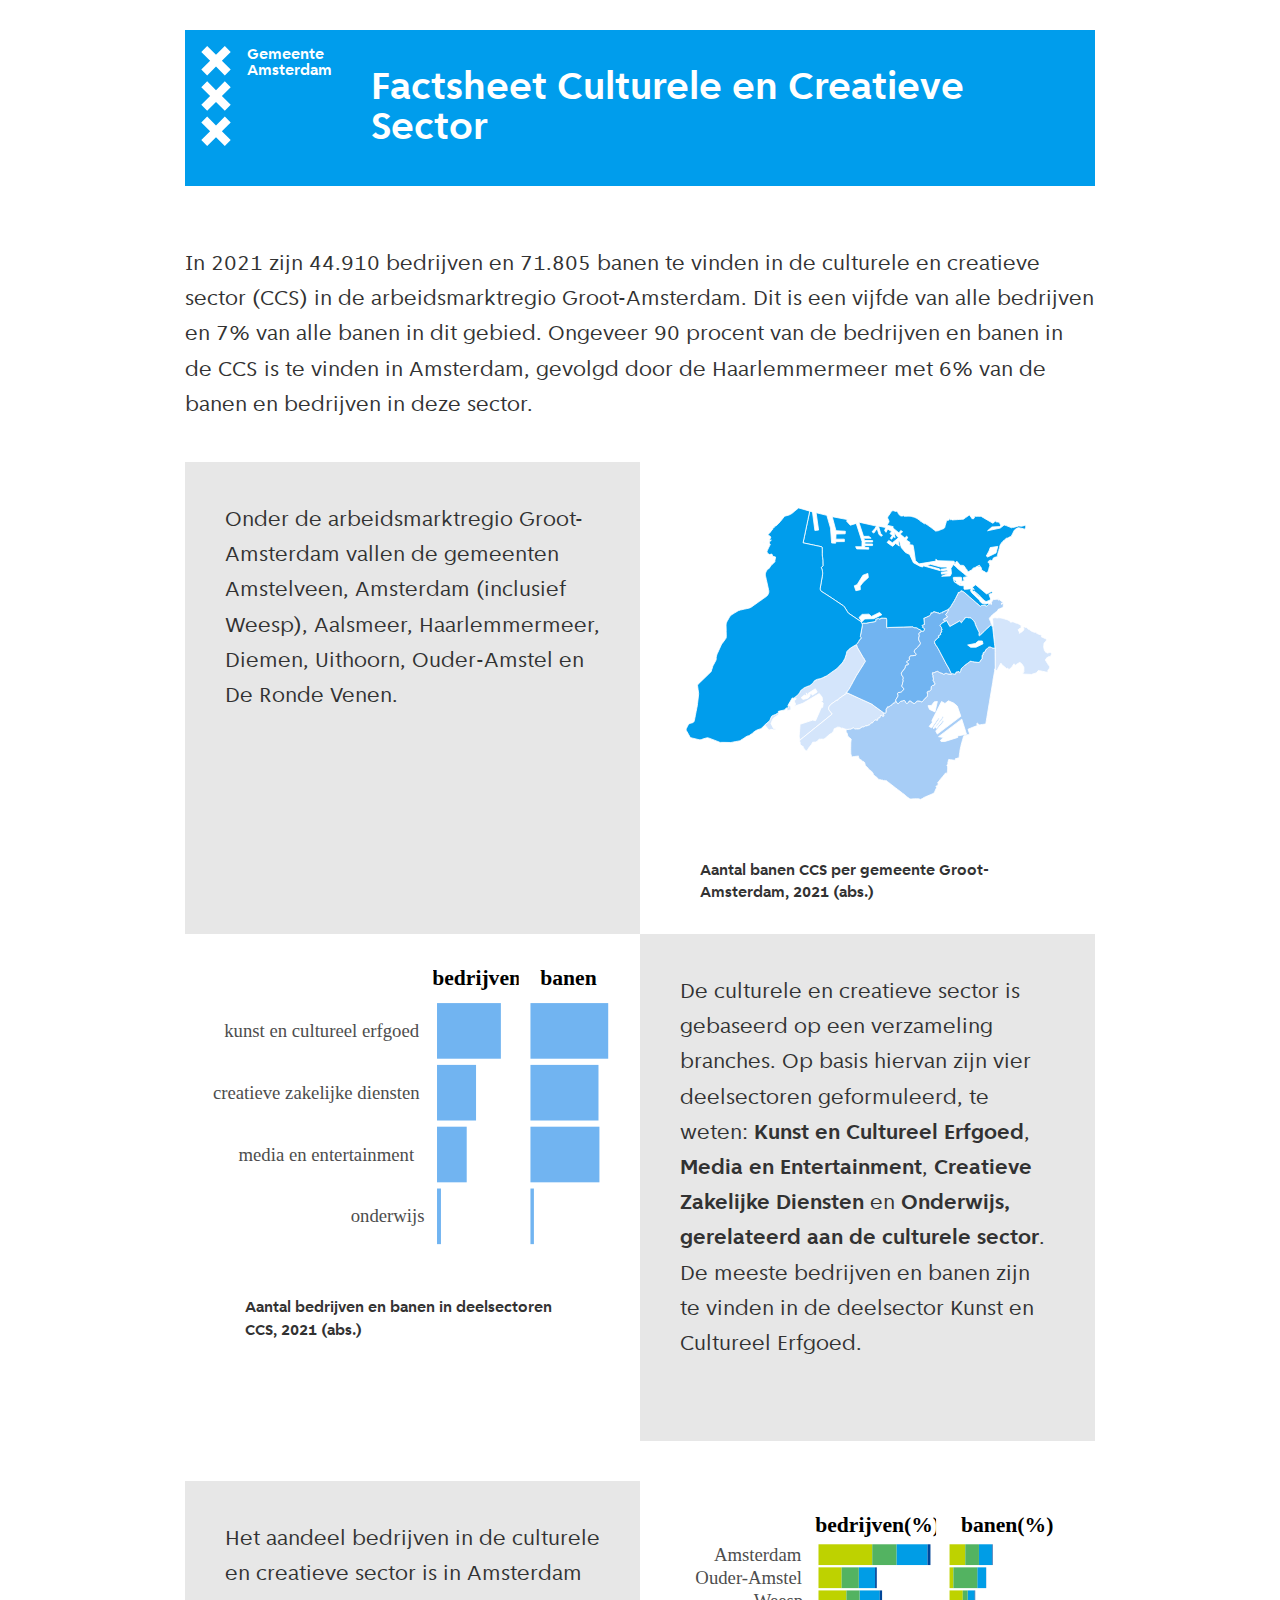
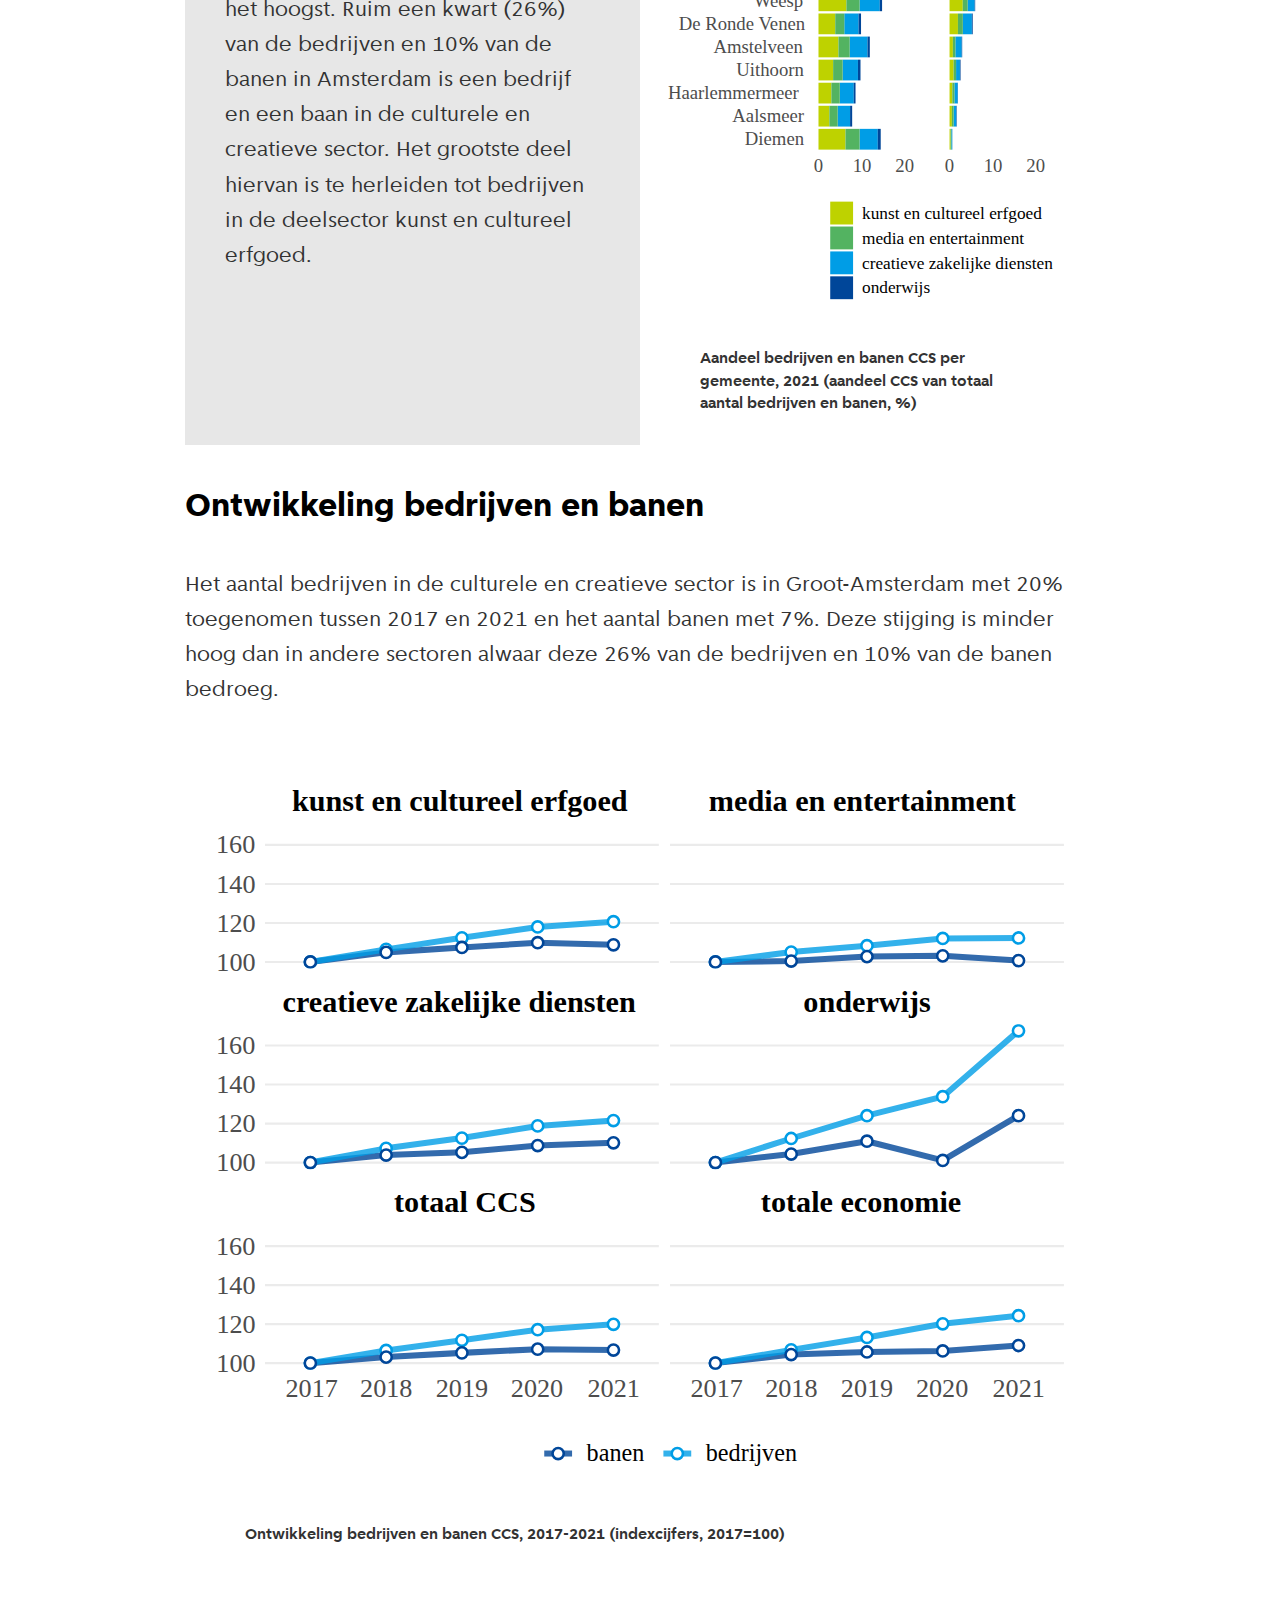
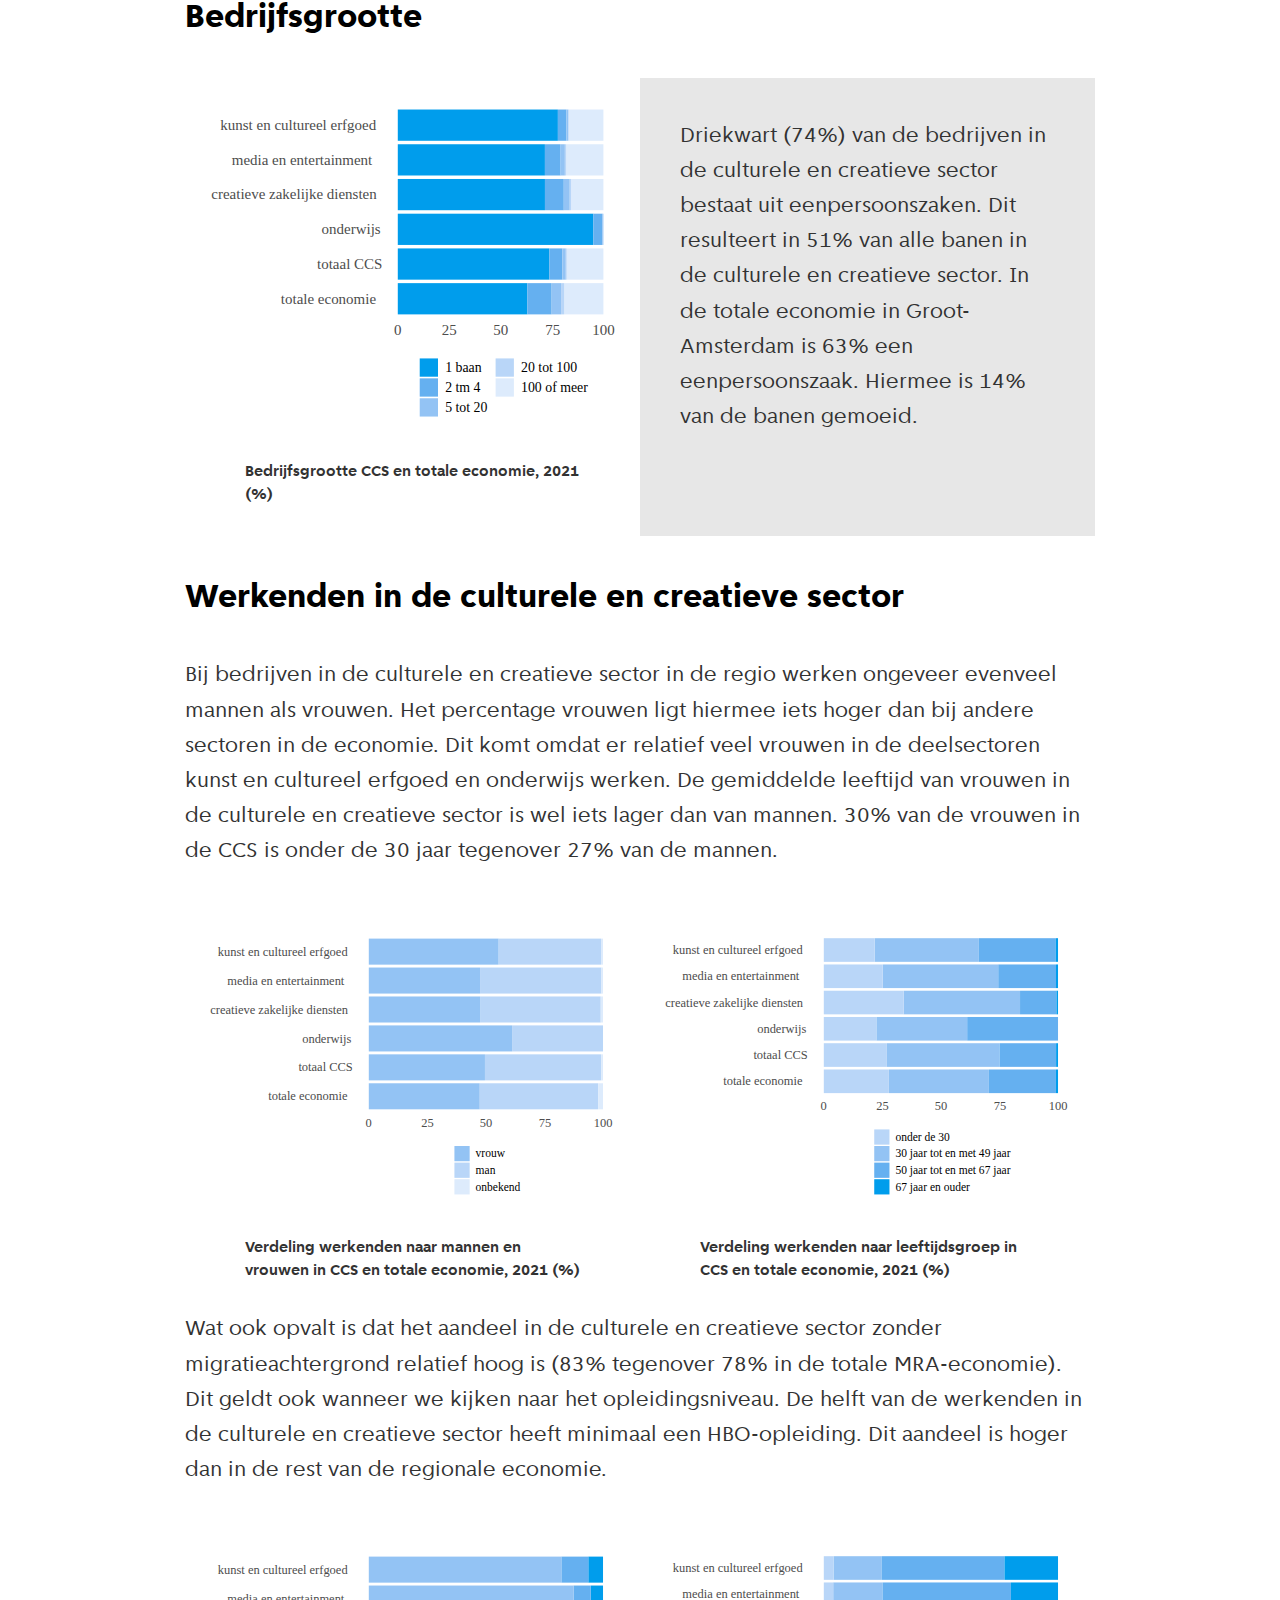
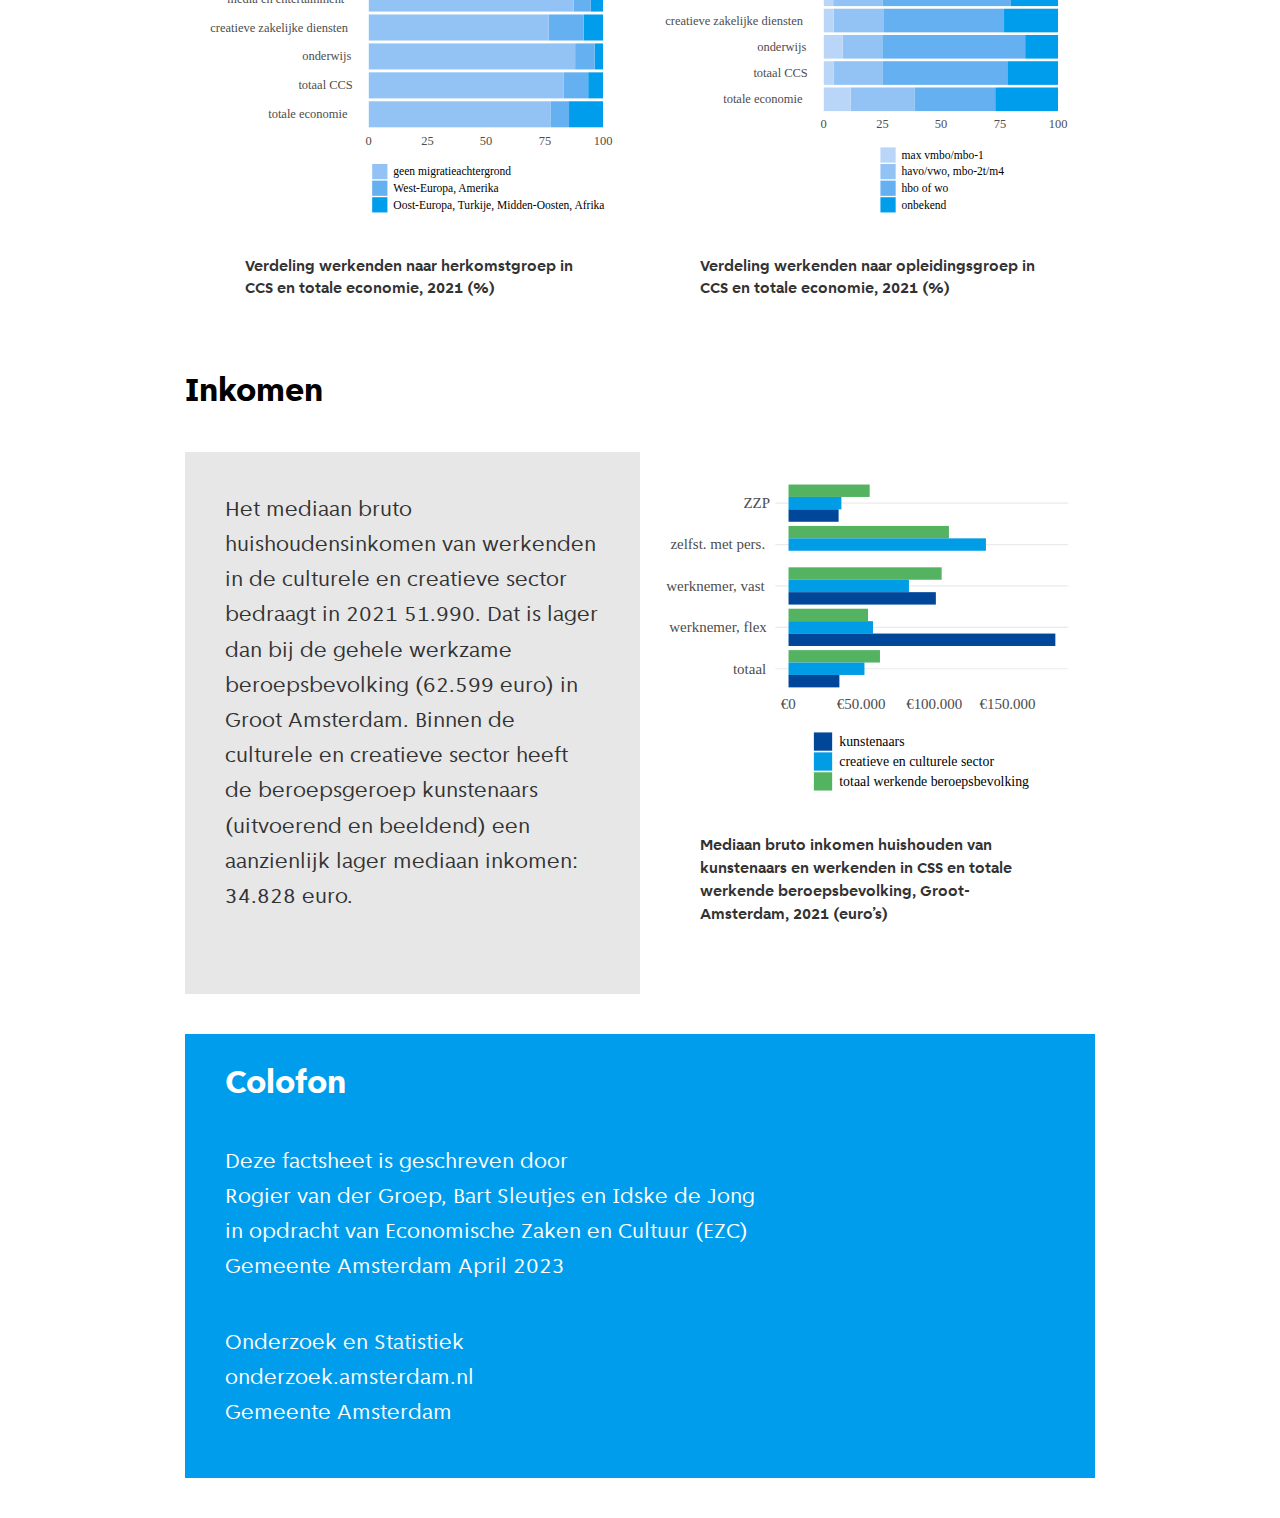
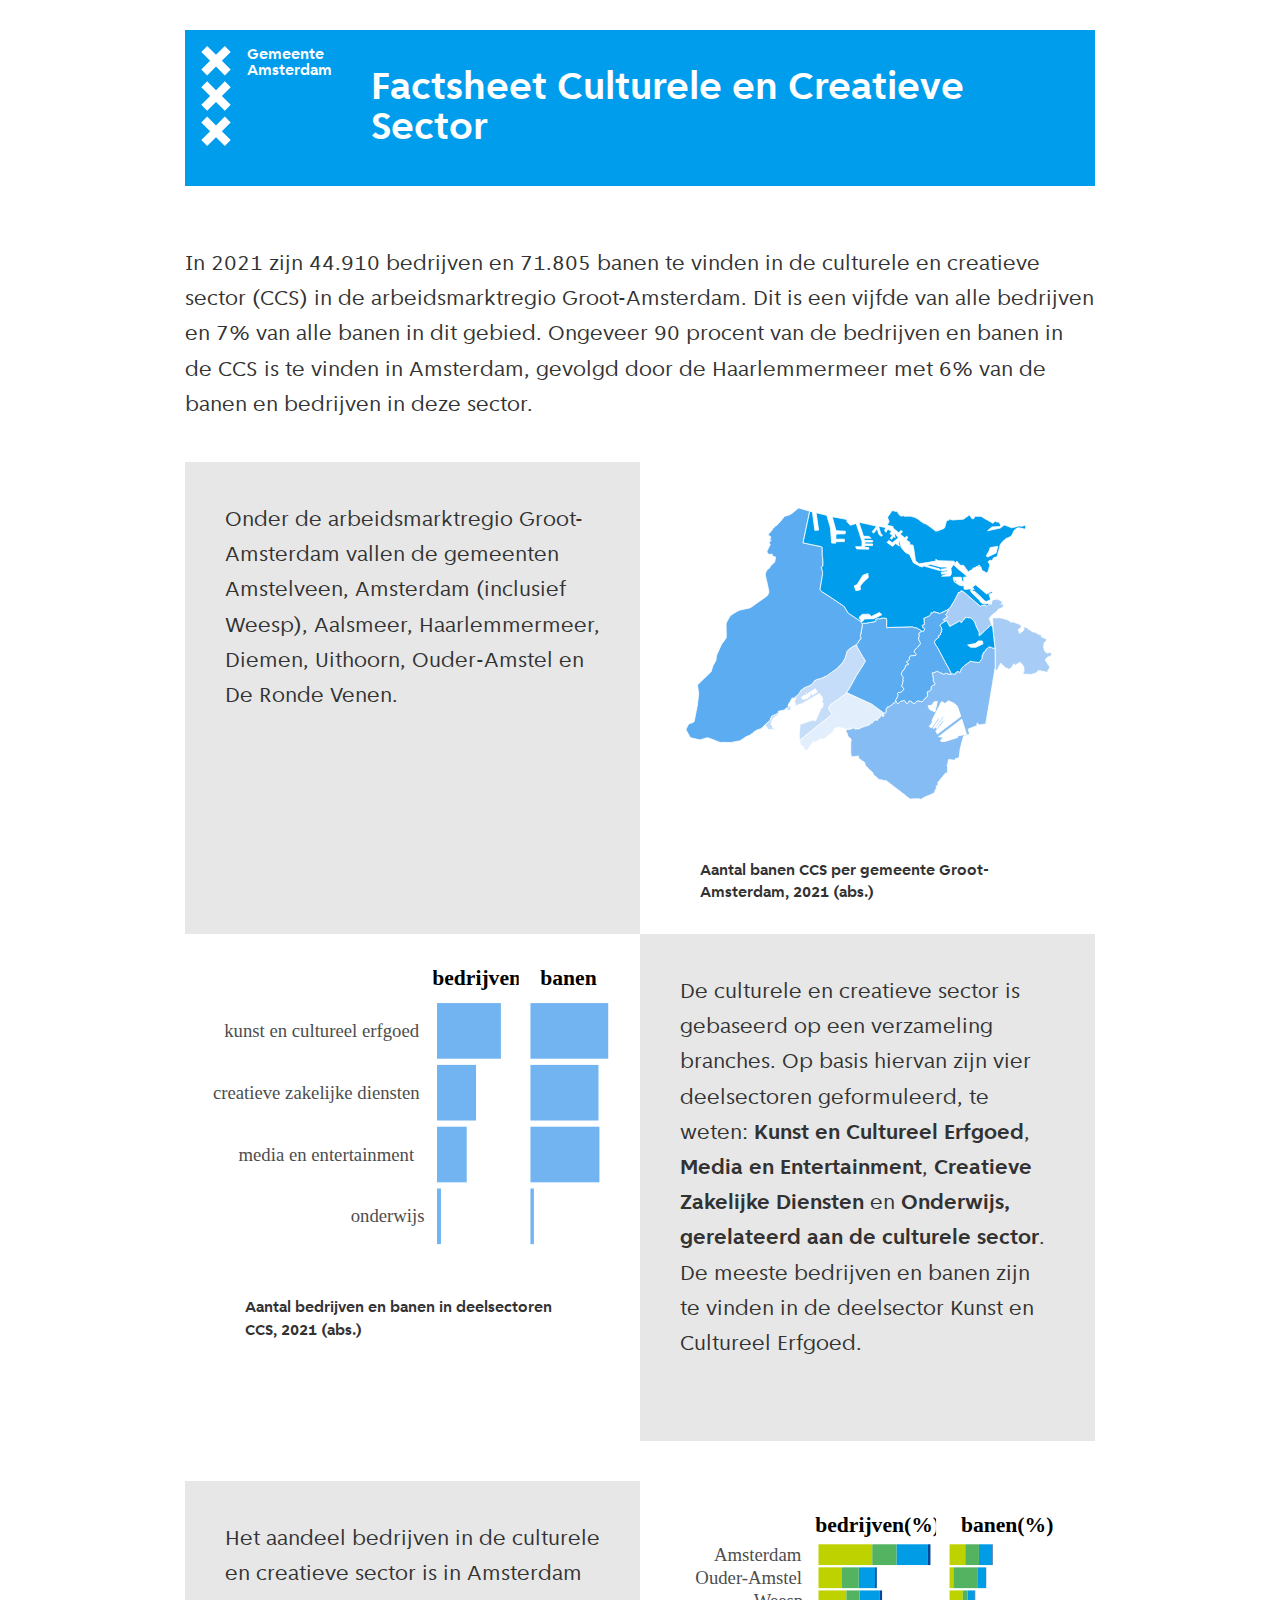
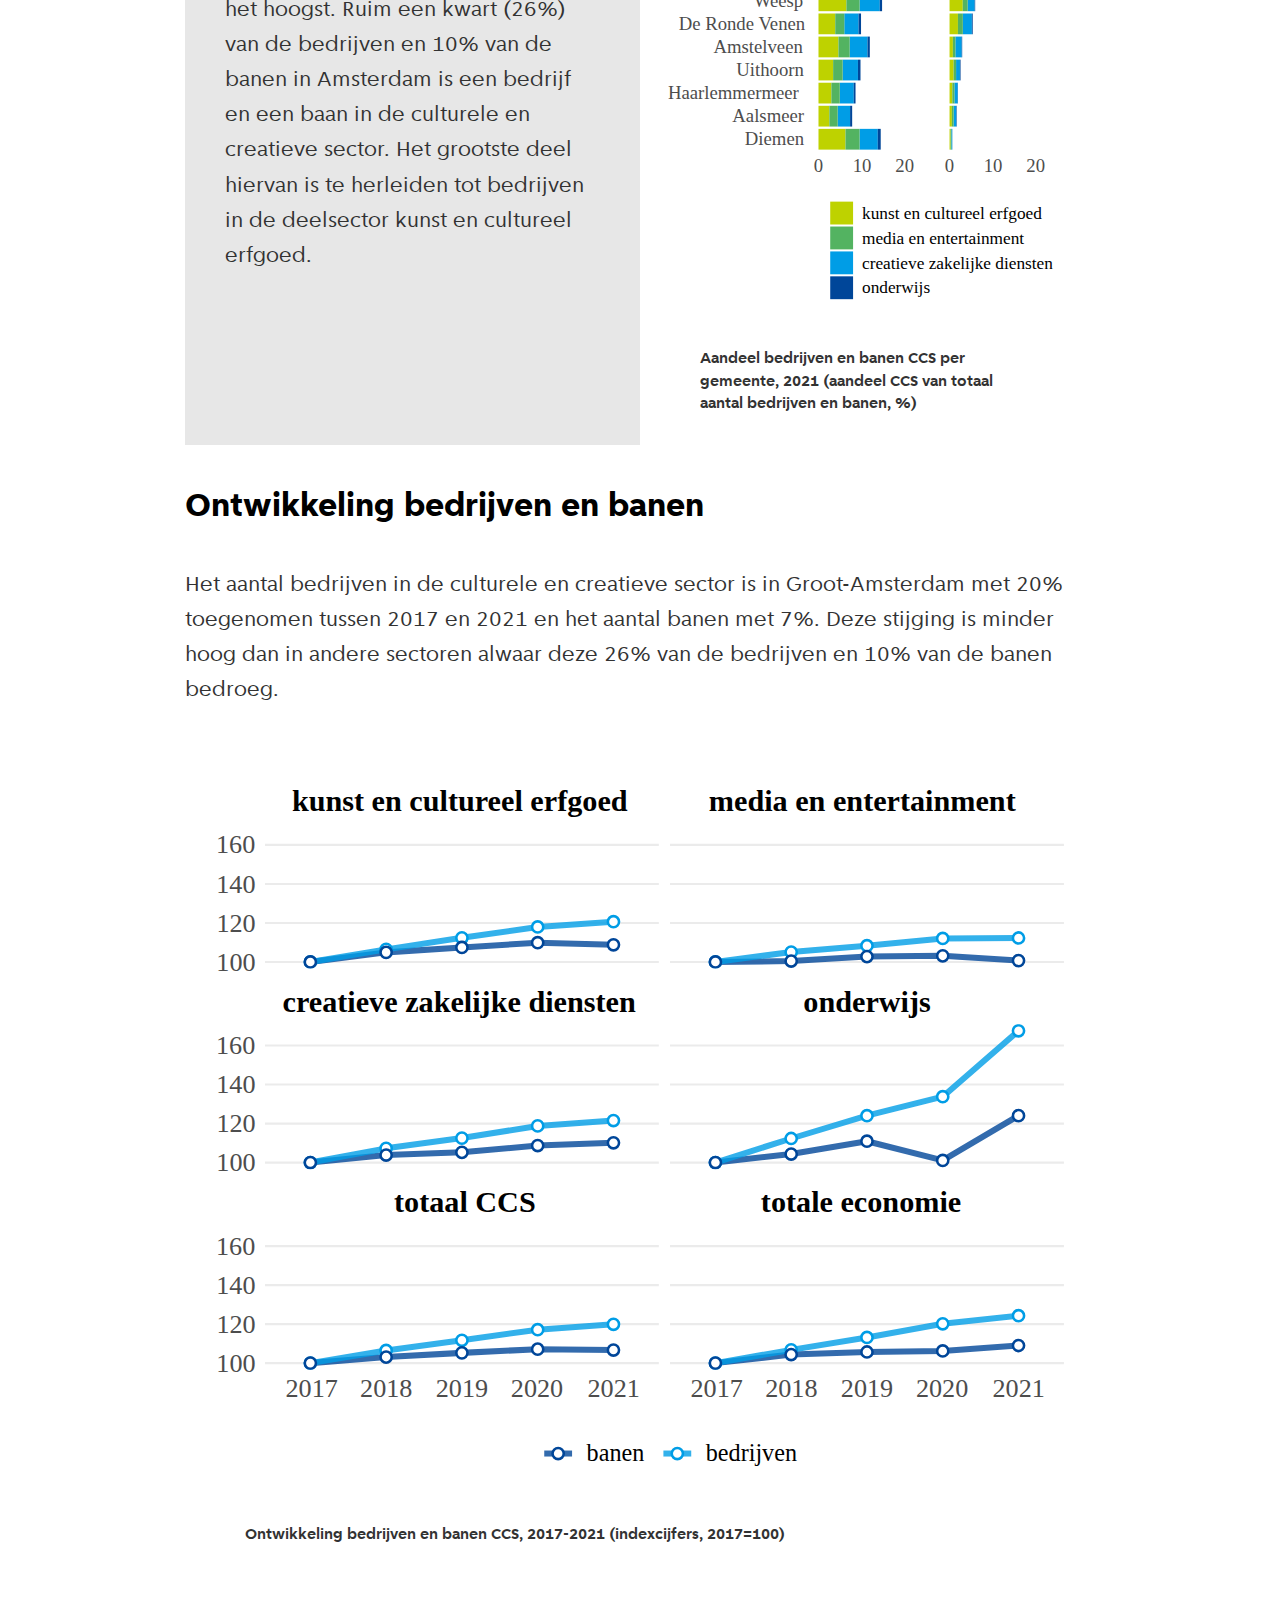
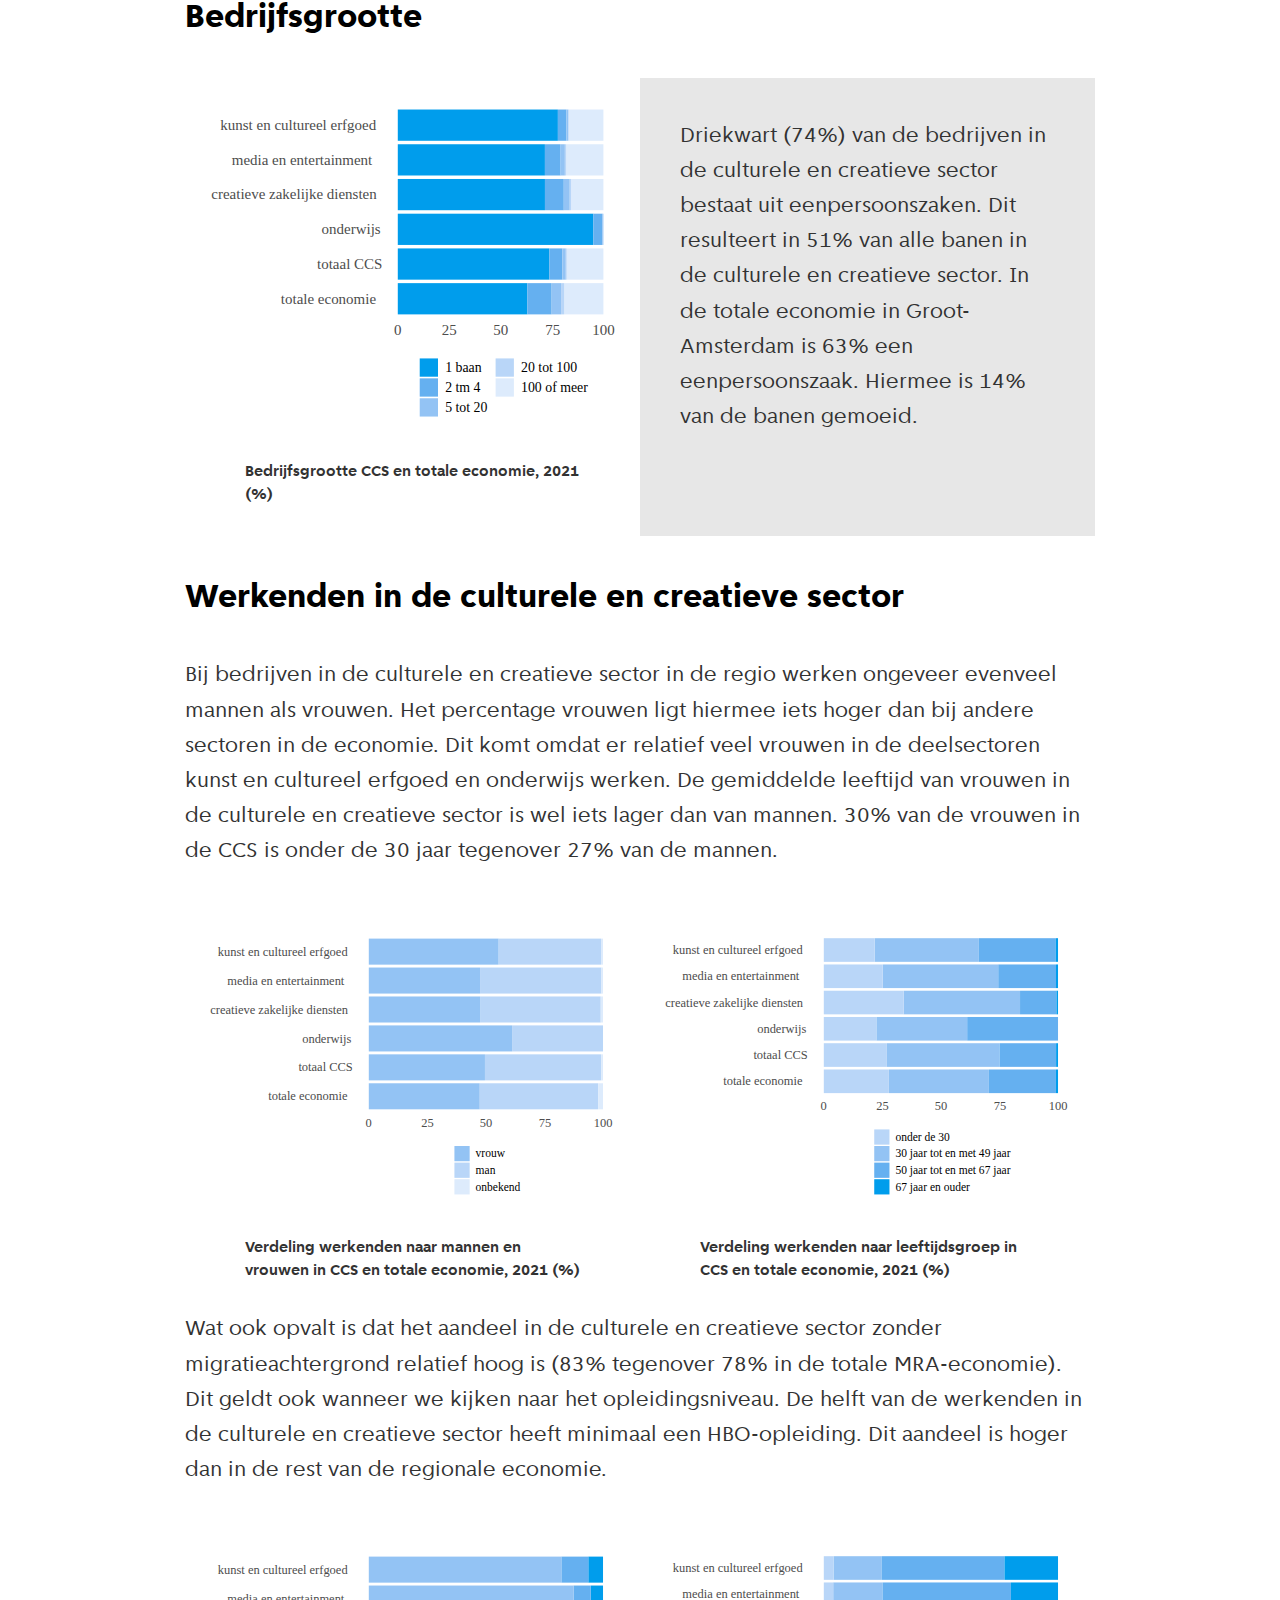
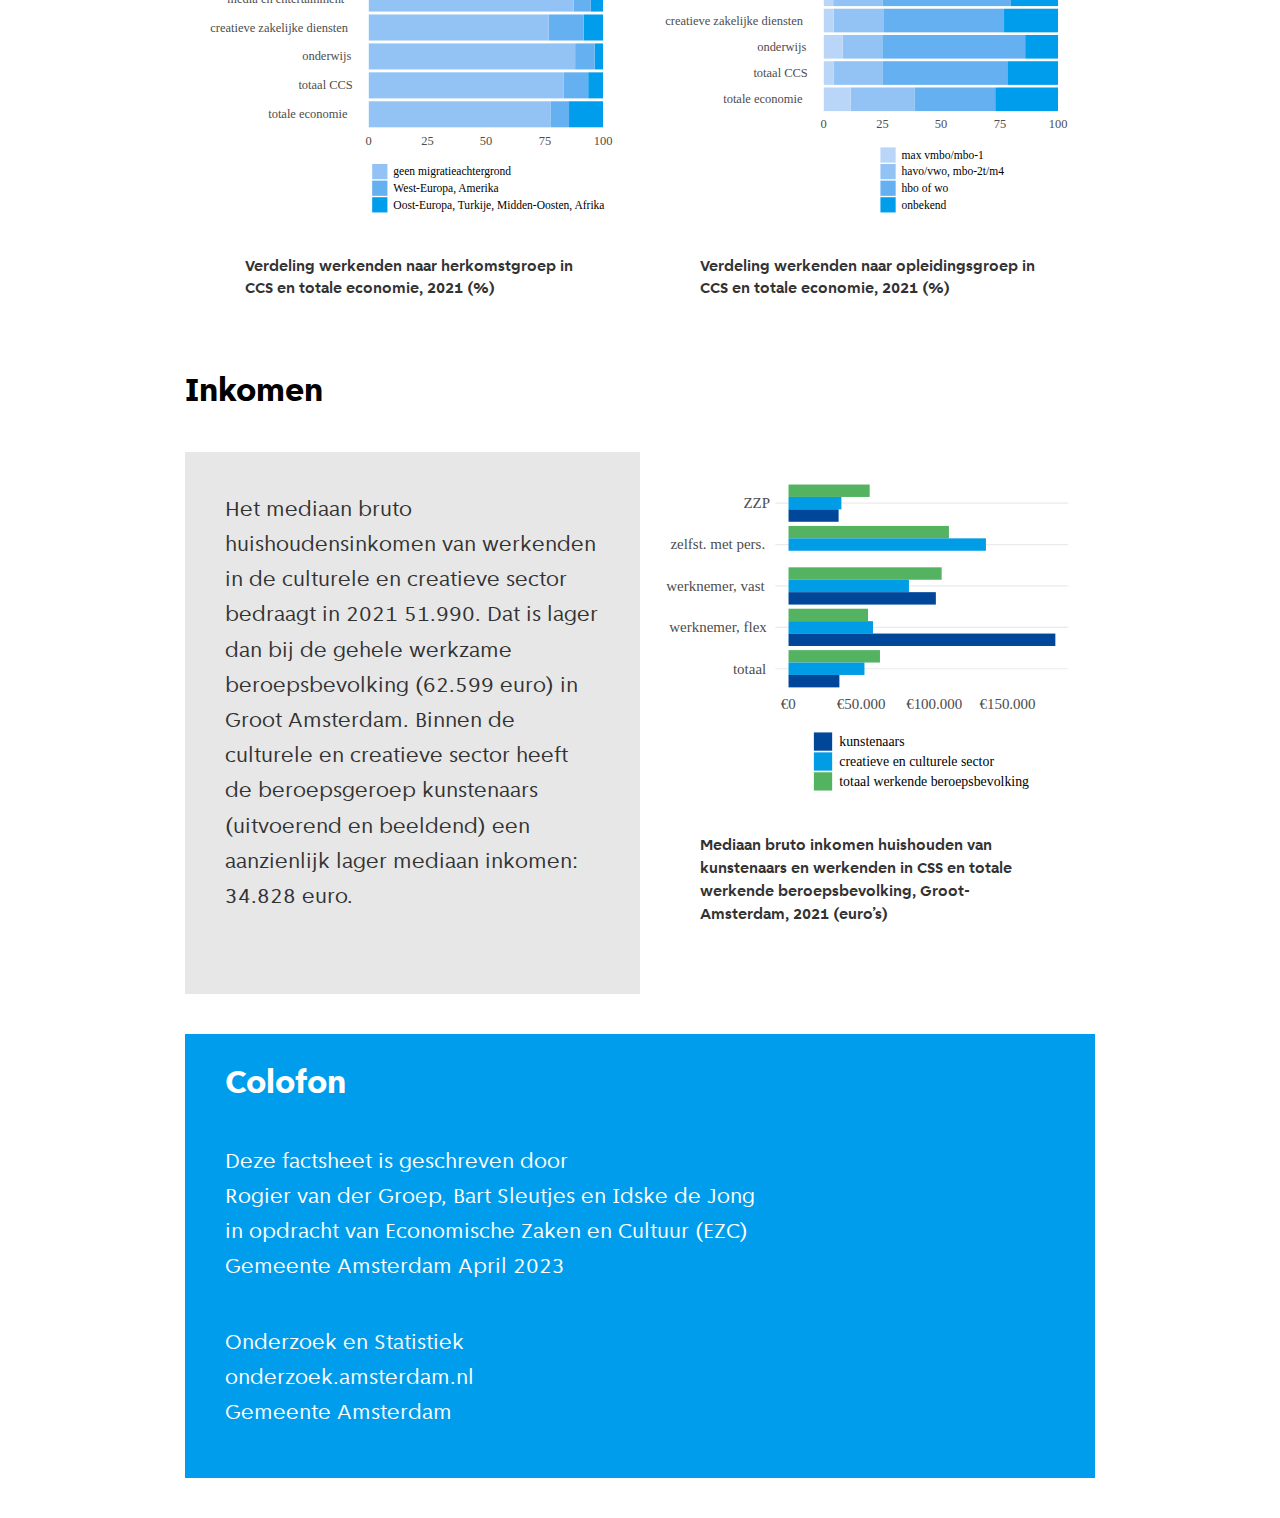
